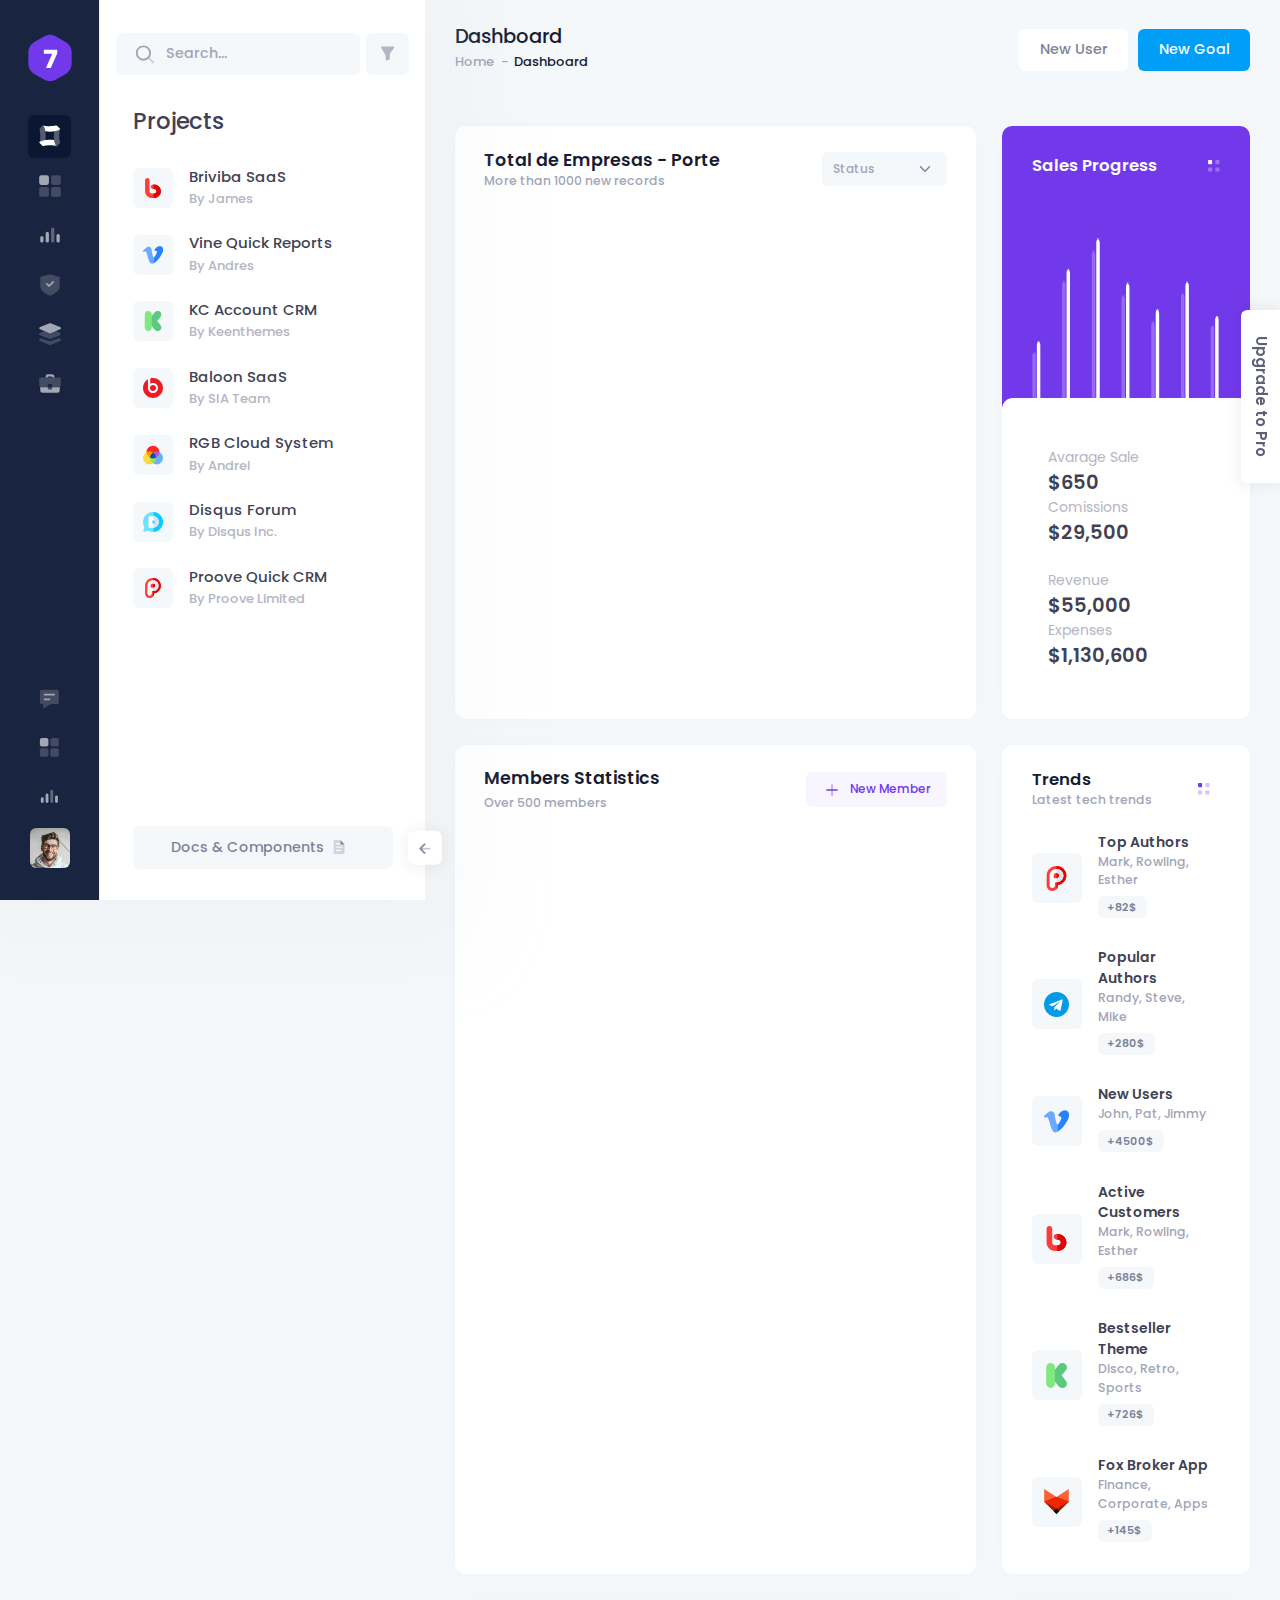
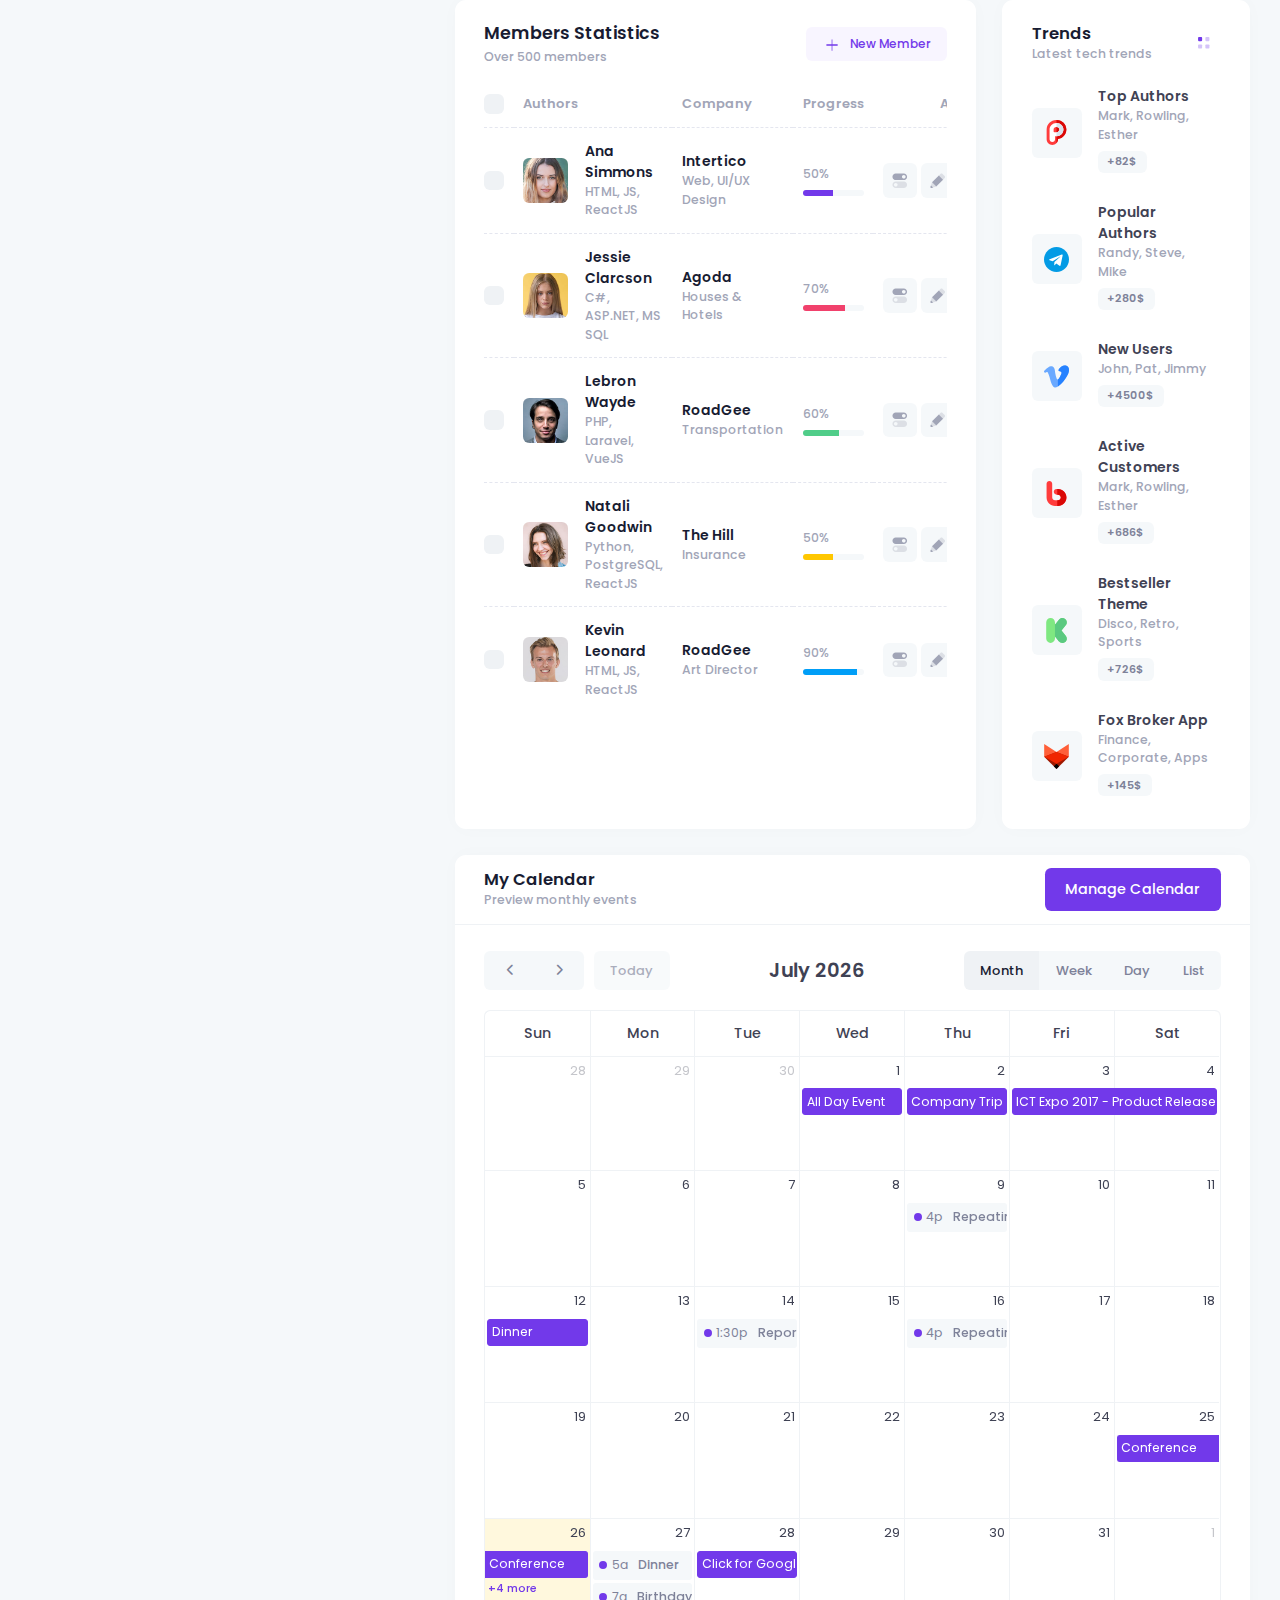
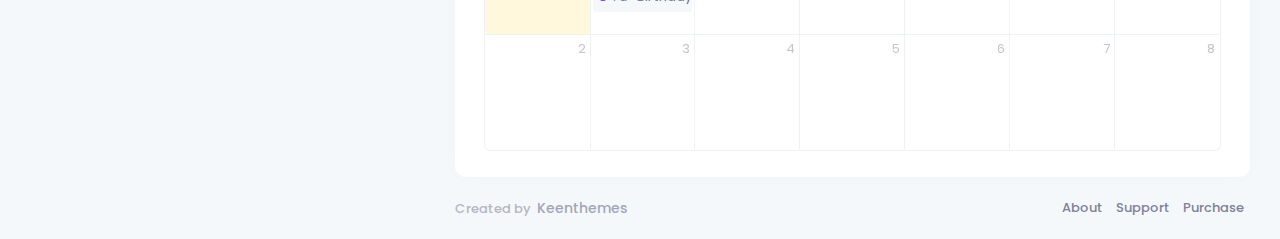
==== index.html @ 542b740d "rb atualizado layout e objetos" ====
<!DOCTYPE html>
<!--
Author: Keenthemes
Product Name: Seven HTML Free  - Bootstrap 5 HTML Multipurpose Light/Dark Admin Dashboard Theme
Upgrade to Pro: https://keenthemes.com/products/seven-html-pro
Website: http://www.keenthemes.com
Contact: support@keenthemes.com
Follow: www.twitter.com/keenthemes
Dribbble: www.dribbble.com/keenthemes
Like: www.facebook.com/keenthemes
License: For each use you must have a valid license purchased only from above link in order to legally use the theme for your project.
-->
<html lang="en">
	<!--begin::Head-->
	<head><base href="">
		<title>Seven HTML Free - Bootstrap 5 HTML Multipurpose Light/Dark Admin Dashboard Theme by Keenthemes</title>
		<meta name="description" content="Seven admin dashboard live demo. Check out all the features of the admin panel. Light &amp; dark skins. A large number of settings, additional services and widgets." />
		<meta name="keywords" content="Seven, bootstrap, bootstrap 5, dmin themes, free admin themes, bootstrap admin, bootstrap dashboard" />
		<meta name="viewport" content="width=device-width, initial-scale=1" />
		<meta charset="utf-8" />
		<meta property="og:locale" content="en_US" />
		<meta property="og:type" content="article" />
		<meta property="og:title" content="Seven HTML Free - Bootstrap 5 HTML Multipurpose Light/Dark Admin Dashboard Theme" />
		<meta property="og:url" content="https://keenthemes.com/products/seven-html-pro" />
		<meta property="og:site_name" content="Keenthemes | Seven HTML Free" />
		<link rel="canonical" href="Https://preview.keenthemes.com/seven-html-free" />
		<link rel="shortcut icon" href="assets/media/logos/favicon.ico" />
		<!--begin::Fonts-->
		<link rel="stylesheet" href="https://fonts.googleapis.com/css?family=Poppins:300,400,500,600,700" />
		<!--end::Fonts-->
		<!--begin::Page Vendor Stylesheets(used by this page)-->
		<link href="assets/plugins/custom/fullcalendar/fullcalendar.bundle.css" rel="stylesheet" type="text/css" />
		<!--end::Page Vendor Stylesheets-->
		<!--begin::Global Stylesheets Bundle(used by all pages)-->
		<link href="assets/plugins/global/plugins.bundle.css" rel="stylesheet" type="text/css" />
		<link href="assets/css/style.bundle.css" rel="stylesheet" type="text/css" />
		<!--end::Global Stylesheets Bundle-->
	</head>
	<!--end::Head-->
	<!--begin::Body-->
	<body id="kt_body" class="header-fixed header-tablet-and-mobile-fixed aside-fixed aside-secondary-enabled">
		<!--begin::Main-->
		<!--begin::Root-->
		<div class="d-flex flex-column flex-root">
			<!--begin::Page-->
			<div class="page d-flex flex-row flex-column-fluid">
				<!--begin::Aside-->
				<div id="kt_aside" class="aside aside-extended bg-white" data-kt-drawer="true" data-kt-drawer-name="aside" data-kt-drawer-activate="{default: true, lg: false}" data-kt-drawer-overlay="true" data-kt-drawer-width="auto" data-kt-drawer-direction="start" data-kt-drawer-toggle="#kt_aside_toggle">
					<!--begin::Primary-->
					<div class="aside-primary d-flex flex-column align-items-lg-center flex-row-auto">
						<!--begin::Logo-->
						<div class="aside-logo d-none d-lg-flex flex-column align-items-center flex-column-auto py-10" id="kt_aside_logo">
							<a href="../dist/index.html">
								<img alt="Logo" src="assets/media/logos/logo-default.svg" class="h-50px" />
							</a>
						</div>
						<!--end::Logo-->
						<!--begin::Nav-->
						<div class="aside-nav d-flex flex-column align-items-center flex-column-fluid w-100 pt-5 pt-lg-0" id="kt_aside_nav">
							<!--begin::Wrapper-->
							<div class="hover-scroll-y mb-10" data-kt-scroll="true" data-kt-scroll-activate="{default: false, lg: true}" data-kt-scroll-height="auto" data-kt-scroll-wrappers="#kt_aside_nav" data-kt-scroll-dependencies="#kt_aside_logo, #kt_aside_footer" data-kt-scroll-offset="0px">
								<!--begin::Nav-->
								<ul class="nav flex-column">
									<!--begin::Nav item-->
									<li class="nav-item mb-2" data-bs-toggle="tooltip" data-bs-trigger="hover" data-bs-placement="right" data-bs-dismiss="click" title="Projects">
										<!--begin::Nav link-->
										<a class="nav-link btn btn-custom btn-icon active" data-bs-toggle="tab" href="#kt_aside_nav_tab_projects">
											<!--begin::Svg Icon | path: icons/duotune/abstract/abs042.svg-->
											<span class="svg-icon svg-icon-2x">
												<svg xmlns="http://www.w3.org/2000/svg" width="24" height="24" viewBox="0 0 24 24" fill="none">
													<path d="M18 21.6C16.6 20.4 9.1 20.3 6.3 21.2C5.7 21.4 5.1 21.2 4.7 20.8L2 18C4.2 15.8 10.8 15.1 15.8 15.8C16.2 18.3 17 20.5 18 21.6ZM18.8 2.8C18.4 2.4 17.8 2.20001 17.2 2.40001C14.4 3.30001 6.9 3.2 5.5 2C6.8 3.3 7.4 5.5 7.7 7.7C9 7.9 10.3 8 11.7 8C15.8 8 19.8 7.2 21.5 5.5L18.8 2.8Z" fill="black" />
													<path opacity="0.3" d="M21.2 17.3C21.4 17.9 21.2 18.5 20.8 18.9L18 21.6C15.8 19.4 15.1 12.8 15.8 7.8C18.3 7.4 20.4 6.70001 21.5 5.60001C20.4 7.00001 20.2 14.5 21.2 17.3ZM8 11.7C8 9 7.7 4.2 5.5 2L2.8 4.8C2.4 5.2 2.2 5.80001 2.4 6.40001C2.7 7.40001 3.00001 9.2 3.10001 11.7C3.10001 15.5 2.40001 17.6 2.10001 18C3.20001 16.9 5.3 16.2 7.8 15.8C8 14.2 8 12.7 8 11.7Z" fill="black" />
												</svg>
											</span>
											<!--end::Svg Icon-->
										</a>
										<!--end::Nav link-->
									</li>
									<!--end::Nav item-->
									<!--begin::Nav item-->
									<li class="nav-item mb-2" data-bs-toggle="tooltip" data-bs-trigger="hover" data-bs-placement="right" data-bs-dismiss="click" title="Menu">
										<!--begin::Nav link-->
										<a class="nav-link btn btn-custom btn-icon" data-bs-toggle="tab" href="#kt_aside_nav_tab_menu">
											<!--begin::Svg Icon | path: icons/duotune/general/gen025.svg-->
											<span class="svg-icon svg-icon-2x">
												<svg xmlns="http://www.w3.org/2000/svg" width="24" height="24" viewBox="0 0 24 24" fill="none">
													<rect x="2" y="2" width="9" height="9" rx="2" fill="black" />
													<rect opacity="0.3" x="13" y="2" width="9" height="9" rx="2" fill="black" />
													<rect opacity="0.3" x="13" y="13" width="9" height="9" rx="2" fill="black" />
													<rect opacity="0.3" x="2" y="13" width="9" height="9" rx="2" fill="black" />
												</svg>
											</span>
											<!--end::Svg Icon-->
										</a>
										<!--end::Nav link-->
									</li>
									<!--end::Nav item-->
									<!--begin::Nav item-->
									<li class="nav-item mb-2" data-bs-toggle="tooltip" data-bs-trigger="hover" data-bs-placement="right" data-bs-dismiss="click" title="Subscription">
										<!--begin::Nav link-->
										<a class="nav-link btn btn-custom btn-icon" data-bs-toggle="tab" href="#kt_aside_nav_tab_subscription">
											<!--begin::Svg Icon | path: icons/duotune/general/gen032.svg-->
											<span class="svg-icon svg-icon-2x">
												<svg xmlns="http://www.w3.org/2000/svg" width="24" height="24" viewBox="0 0 24 24" fill="none">
													<rect x="8" y="9" width="3" height="10" rx="1.5" fill="black" />
													<rect opacity="0.5" x="13" y="5" width="3" height="14" rx="1.5" fill="black" />
													<rect x="18" y="11" width="3" height="8" rx="1.5" fill="black" />
													<rect x="3" y="13" width="3" height="6" rx="1.5" fill="black" />
												</svg>
											</span>
											<!--end::Svg Icon-->
										</a>
										<!--end::Nav link-->
									</li>
									<!--end::Nav item-->
									<!--begin::Nav item-->
									<li class="nav-item mb-2" data-bs-toggle="tooltip" data-bs-trigger="hover" data-bs-placement="right" data-bs-dismiss="click" title="Tasks">
										<!--begin::Nav link-->
										<a class="nav-link btn btn-custom btn-icon" data-bs-toggle="tab" href="#kt_aside_nav_tab_tasks">
											<!--begin::Svg Icon | path: icons/duotune/general/gen048.svg-->
											<span class="svg-icon svg-icon-2x">
												<svg xmlns="http://www.w3.org/2000/svg" width="24" height="24" viewBox="0 0 24 24" fill="none">
													<path opacity="0.3" d="M20.5543 4.37824L12.1798 2.02473C12.0626 1.99176 11.9376 1.99176 11.8203 2.02473L3.44572 4.37824C3.18118 4.45258 3 4.6807 3 4.93945V13.569C3 14.6914 3.48509 15.8404 4.4417 16.984C5.17231 17.8575 6.18314 18.7345 7.446 19.5909C9.56752 21.0295 11.6566 21.912 11.7445 21.9488C11.8258 21.9829 11.9129 22 12.0001 22C12.0872 22 12.1744 21.983 12.2557 21.9488C12.3435 21.912 14.4326 21.0295 16.5541 19.5909C17.8169 18.7345 18.8277 17.8575 19.5584 16.984C20.515 15.8404 21 14.6914 21 13.569V4.93945C21 4.6807 20.8189 4.45258 20.5543 4.37824Z" fill="black" />
													<path d="M10.5606 11.3042L9.57283 10.3018C9.28174 10.0065 8.80522 10.0065 8.51412 10.3018C8.22897 10.5912 8.22897 11.0559 8.51412 11.3452L10.4182 13.2773C10.8099 13.6747 11.451 13.6747 11.8427 13.2773L15.4859 9.58051C15.771 9.29117 15.771 8.82648 15.4859 8.53714C15.1948 8.24176 14.7183 8.24176 14.4272 8.53714L11.7002 11.3042C11.3869 11.6221 10.874 11.6221 10.5606 11.3042Z" fill="black" />
												</svg>
											</span>
											<!--end::Svg Icon-->
										</a>
										<!--end::Nav link-->
									</li>
									<!--end::Nav item-->
									<!--begin::Nav item-->
									<li class="nav-item mb-2" data-bs-toggle="tooltip" data-bs-trigger="hover" data-bs-placement="right" data-bs-dismiss="click" title="Notifications">
										<!--begin::Nav link-->
										<a class="nav-link btn btn-custom btn-icon" data-bs-toggle="tab" href="#kt_aside_nav_tab_notifications">
											<!--begin::Svg Icon | path: icons/duotune/abstract/abs027.svg-->
											<span class="svg-icon svg-icon-2x">
												<svg xmlns="http://www.w3.org/2000/svg" width="24" height="24" viewBox="0 0 24 24" fill="none">
													<path opacity="0.3" d="M21.25 18.525L13.05 21.825C12.35 22.125 11.65 22.125 10.95 21.825L2.75 18.525C1.75 18.125 1.75 16.725 2.75 16.325L4.04999 15.825L10.25 18.325C10.85 18.525 11.45 18.625 12.05 18.625C12.65 18.625 13.25 18.525 13.85 18.325L20.05 15.825L21.35 16.325C22.35 16.725 22.35 18.125 21.25 18.525ZM13.05 16.425L21.25 13.125C22.25 12.725 22.25 11.325 21.25 10.925L13.05 7.62502C12.35 7.32502 11.65 7.32502 10.95 7.62502L2.75 10.925C1.75 11.325 1.75 12.725 2.75 13.125L10.95 16.425C11.65 16.725 12.45 16.725 13.05 16.425Z" fill="black" />
													<path d="M11.05 11.025L2.84998 7.725C1.84998 7.325 1.84998 5.925 2.84998 5.525L11.05 2.225C11.75 1.925 12.45 1.925 13.15 2.225L21.35 5.525C22.35 5.925 22.35 7.325 21.35 7.725L13.05 11.025C12.45 11.325 11.65 11.325 11.05 11.025Z" fill="black" />
												</svg>
											</span>
											<!--end::Svg Icon-->
										</a>
										<!--end::Nav link-->
									</li>
									<!--end::Nav item-->
									<!--begin::Nav item-->
									<li class="nav-item mb-2" data-bs-toggle="tooltip" data-bs-trigger="hover" data-bs-placement="right" data-bs-dismiss="click" title="Authors">
										<!--begin::Nav link-->
										<a class="nav-link btn btn-custom btn-icon" data-bs-toggle="tab" href="#kt_aside_nav_tab_authors">
											<!--begin::Svg Icon | path: icons/duotune/finance/fin006.svg-->
											<span class="svg-icon svg-icon-2x">
												<svg xmlns="http://www.w3.org/2000/svg" width="24" height="24" viewBox="0 0 24 24" fill="none">
													<path opacity="0.3" d="M20 15H4C2.9 15 2 14.1 2 13V7C2 6.4 2.4 6 3 6H21C21.6 6 22 6.4 22 7V13C22 14.1 21.1 15 20 15ZM13 12H11C10.5 12 10 12.4 10 13V16C10 16.5 10.4 17 11 17H13C13.6 17 14 16.6 14 16V13C14 12.4 13.6 12 13 12Z" fill="black" />
													<path d="M14 6V5H10V6H8V5C8 3.9 8.9 3 10 3H14C15.1 3 16 3.9 16 5V6H14ZM20 15H14V16C14 16.6 13.5 17 13 17H11C10.5 17 10 16.6 10 16V15H4C3.6 15 3.3 14.9 3 14.7V18C3 19.1 3.9 20 5 20H19C20.1 20 21 19.1 21 18V14.7C20.7 14.9 20.4 15 20 15Z" fill="black" />
												</svg>
											</span>
											<!--end::Svg Icon-->
										</a>
										<!--end::Nav link-->
									</li>
									<!--end::Nav item-->
								</ul>
								<!--end::Tabs-->
							</div>
							<!--end::Nav-->
						</div>
						<!--end::Nav-->
						<!--begin::Footer-->
						<div class="aside-footer d-flex flex-column align-items-center flex-column-auto" id="kt_aside_footer">
							<!--begin::Chat-->
							<div class="d-flex align-items-center mb-2">
								<!--begin::Menu wrapper-->
								<div class="btn btn-icon btn-custom" id="kt_drawer_chat_toggle">
									<!--begin::Svg Icon | path: icons/duotune/communication/com012.svg-->
									<span class="svg-icon svg-icon-2 svg-icon-lg-1">
										<svg xmlns="http://www.w3.org/2000/svg" width="24" height="24" viewBox="0 0 24 24" fill="none">
											<path opacity="0.3" d="M20 3H4C2.89543 3 2 3.89543 2 5V16C2 17.1046 2.89543 18 4 18H4.5C5.05228 18 5.5 18.4477 5.5 19V21.5052C5.5 22.1441 6.21212 22.5253 6.74376 22.1708L11.4885 19.0077C12.4741 18.3506 13.6321 18 14.8167 18H20C21.1046 18 22 17.1046 22 16V5C22 3.89543 21.1046 3 20 3Z" fill="black" />
											<rect x="6" y="12" width="7" height="2" rx="1" fill="black" />
											<rect x="6" y="7" width="12" height="2" rx="1" fill="black" />
										</svg>
									</span>
									<!--end::Svg Icon-->
								</div>
								<!--end::Menu wrapper-->
							</div>
							<!--end::Chat-->
							<!--begin::Notifications-->
							<div class="d-flex align-items-center mb-2">
								<!--begin::Menu wrapper-->
								<div class="btn btn-icon btn-custom" data-kt-menu-trigger="click" data-kt-menu-overflow="true" data-kt-menu-placement="top-start" data-bs-toggle="tooltip" data-bs-placement="right" data-bs-dismiss="click" title="Notifications">
									<!--begin::Svg Icon | path: icons/duotune/general/gen025.svg-->
									<span class="svg-icon svg-icon-2 svg-icon-lg-1">
										<svg xmlns="http://www.w3.org/2000/svg" width="24" height="24" viewBox="0 0 24 24" fill="none">
											<rect x="2" y="2" width="9" height="9" rx="2" fill="black" />
											<rect opacity="0.3" x="13" y="2" width="9" height="9" rx="2" fill="black" />
											<rect opacity="0.3" x="13" y="13" width="9" height="9" rx="2" fill="black" />
											<rect opacity="0.3" x="2" y="13" width="9" height="9" rx="2" fill="black" />
										</svg>
									</span>
									<!--end::Svg Icon-->
								</div>
								<!--begin::Menu-->
								<div class="menu menu-sub menu-sub-dropdown menu-column w-350px w-lg-375px" data-kt-menu="true">
									<!--begin::Heading-->
									<div class="d-flex flex-column bgi-no-repeat rounded-top" style="background-image:url('assets/media/misc/dropdown-header-bg.png')">
										<!--begin::Title-->
										<h3 class="text-white fw-bold px-9 mt-10 mb-6">Notifications
										<span class="fs-8 opacity-75 ps-3">24 reports</span></h3>
										<!--end::Title-->
										<!--begin::Tabs-->
										<ul class="nav nav-line-tabs nav-line-tabs-2x nav-stretch fw-bold px-9">
											<li class="nav-item">
												<a class="nav-link text-white opacity-75 opacity-state-100 pb-4" data-bs-toggle="tab" href="#kt_topbar_notifications_1">Alerts</a>
											</li>
											<li class="nav-item">
												<a class="nav-link text-white opacity-75 opacity-state-100 pb-4 active" data-bs-toggle="tab" href="#kt_topbar_notifications_2">Updates</a>
											</li>
											<li class="nav-item">
												<a class="nav-link text-white opacity-75 opacity-state-100 pb-4" data-bs-toggle="tab" href="#kt_topbar_notifications_3">Logs</a>
											</li>
										</ul>
										<!--end::Tabs-->
									</div>
									<!--end::Heading-->
									<!--begin::Tab content-->
									<div class="tab-content">
										<!--begin::Tab panel-->
										<div class="tab-pane fade" id="kt_topbar_notifications_1" role="tabpanel">
											<!--begin::Items-->
											<div class="scroll-y mh-325px my-5 px-8">
												<!--begin::Item-->
												<div class="d-flex flex-stack py-4">
													<!--begin::Section-->
													<div class="d-flex align-items-center">
														<!--begin::Symbol-->
														<div class="symbol symbol-35px me-4">
															<span class="symbol-label bg-light-primary">
																<!--begin::Svg Icon | path: icons/duotune/technology/teh008.svg-->
																<span class="svg-icon svg-icon-2 svg-icon-primary">
																	<svg xmlns="http://www.w3.org/2000/svg" width="24" height="24" viewBox="0 0 24 24" fill="none">
																		<path opacity="0.3" d="M11 6.5C11 9 9 11 6.5 11C4 11 2 9 2 6.5C2 4 4 2 6.5 2C9 2 11 4 11 6.5ZM17.5 2C15 2 13 4 13 6.5C13 9 15 11 17.5 11C20 11 22 9 22 6.5C22 4 20 2 17.5 2ZM6.5 13C4 13 2 15 2 17.5C2 20 4 22 6.5 22C9 22 11 20 11 17.5C11 15 9 13 6.5 13ZM17.5 13C15 13 13 15 13 17.5C13 20 15 22 17.5 22C20 22 22 20 22 17.5C22 15 20 13 17.5 13Z" fill="black" />
																		<path d="M17.5 16C17.5 16 17.4 16 17.5 16L16.7 15.3C16.1 14.7 15.7 13.9 15.6 13.1C15.5 12.4 15.5 11.6 15.6 10.8C15.7 9.99999 16.1 9.19998 16.7 8.59998L17.4 7.90002H17.5C18.3 7.90002 19 7.20002 19 6.40002C19 5.60002 18.3 4.90002 17.5 4.90002C16.7 4.90002 16 5.60002 16 6.40002V6.5L15.3 7.20001C14.7 7.80001 13.9 8.19999 13.1 8.29999C12.4 8.39999 11.6 8.39999 10.8 8.29999C9.99999 8.19999 9.20001 7.80001 8.60001 7.20001L7.89999 6.5V6.40002C7.89999 5.60002 7.19999 4.90002 6.39999 4.90002C5.59999 4.90002 4.89999 5.60002 4.89999 6.40002C4.89999 7.20002 5.59999 7.90002 6.39999 7.90002H6.5L7.20001 8.59998C7.80001 9.19998 8.19999 9.99999 8.29999 10.8C8.39999 11.5 8.39999 12.3 8.29999 13.1C8.19999 13.9 7.80001 14.7 7.20001 15.3L6.5 16H6.39999C5.59999 16 4.89999 16.7 4.89999 17.5C4.89999 18.3 5.59999 19 6.39999 19C7.19999 19 7.89999 18.3 7.89999 17.5V17.4L8.60001 16.7C9.20001 16.1 9.99999 15.7 10.8 15.6C11.5 15.5 12.3 15.5 13.1 15.6C13.9 15.7 14.7 16.1 15.3 16.7L16 17.4V17.5C16 18.3 16.7 19 17.5 19C18.3 19 19 18.3 19 17.5C19 16.7 18.3 16 17.5 16Z" fill="black" />
																	</svg>
																</span>
																<!--end::Svg Icon-->
															</span>
														</div>
														<!--end::Symbol-->
														<!--begin::Title-->
														<div class="mb-0 me-2">
															<a href="#" class="fs-6 text-gray-800 text-hover-primary fw-bolder">Project Alice</a>
															<div class="text-gray-400 fs-7">Phase 1 development</div>
														</div>
														<!--end::Title-->
													</div>
													<!--end::Section-->
													<!--begin::Label-->
													<span class="badge badge-light fs-8">1 hr</span>
													<!--end::Label-->
												</div>
												<!--end::Item-->
												<!--begin::Item-->
												<div class="d-flex flex-stack py-4">
													<!--begin::Section-->
													<div class="d-flex align-items-center">
														<!--begin::Symbol-->
														<div class="symbol symbol-35px me-4">
															<span class="symbol-label bg-light-danger">
																<!--begin::Svg Icon | path: icons/duotune/general/gen044.svg-->
																<span class="svg-icon svg-icon-2 svg-icon-danger">
																	<svg xmlns="http://www.w3.org/2000/svg" width="24" height="24" viewBox="0 0 24 24" fill="none">
																		<rect opacity="0.3" x="2" y="2" width="20" height="20" rx="10" fill="black" />
																		<rect x="11" y="14" width="7" height="2" rx="1" transform="rotate(-90 11 14)" fill="black" />
																		<rect x="11" y="17" width="2" height="2" rx="1" transform="rotate(-90 11 17)" fill="black" />
																	</svg>
																</span>
																<!--end::Svg Icon-->
															</span>
														</div>
														<!--end::Symbol-->
														<!--begin::Title-->
														<div class="mb-0 me-2">
															<a href="#" class="fs-6 text-gray-800 text-hover-primary fw-bolder">HR Confidential</a>
															<div class="text-gray-400 fs-7">Confidential staff documents</div>
														</div>
														<!--end::Title-->
													</div>
													<!--end::Section-->
													<!--begin::Label-->
													<span class="badge badge-light fs-8">2 hrs</span>
													<!--end::Label-->
												</div>
												<!--end::Item-->
												<!--begin::Item-->
												<div class="d-flex flex-stack py-4">
													<!--begin::Section-->
													<div class="d-flex align-items-center">
														<!--begin::Symbol-->
														<div class="symbol symbol-35px me-4">
															<span class="symbol-label bg-light-warning">
																<!--begin::Svg Icon | path: icons/duotune/finance/fin006.svg-->
																<span class="svg-icon svg-icon-2 svg-icon-warning">
																	<svg xmlns="http://www.w3.org/2000/svg" width="24" height="24" viewBox="0 0 24 24" fill="none">
																		<path opacity="0.3" d="M20 15H4C2.9 15 2 14.1 2 13V7C2 6.4 2.4 6 3 6H21C21.6 6 22 6.4 22 7V13C22 14.1 21.1 15 20 15ZM13 12H11C10.5 12 10 12.4 10 13V16C10 16.5 10.4 17 11 17H13C13.6 17 14 16.6 14 16V13C14 12.4 13.6 12 13 12Z" fill="black" />
																		<path d="M14 6V5H10V6H8V5C8 3.9 8.9 3 10 3H14C15.1 3 16 3.9 16 5V6H14ZM20 15H14V16C14 16.6 13.5 17 13 17H11C10.5 17 10 16.6 10 16V15H4C3.6 15 3.3 14.9 3 14.7V18C3 19.1 3.9 20 5 20H19C20.1 20 21 19.1 21 18V14.7C20.7 14.9 20.4 15 20 15Z" fill="black" />
																	</svg>
																</span>
																<!--end::Svg Icon-->
															</span>
														</div>
														<!--end::Symbol-->
														<!--begin::Title-->
														<div class="mb-0 me-2">
															<a href="#" class="fs-6 text-gray-800 text-hover-primary fw-bolder">Company HR</a>
															<div class="text-gray-400 fs-7">Corporeate staff profiles</div>
														</div>
														<!--end::Title-->
													</div>
													<!--end::Section-->
													<!--begin::Label-->
													<span class="badge badge-light fs-8">5 hrs</span>
													<!--end::Label-->
												</div>
												<!--end::Item-->
												<!--begin::Item-->
												<div class="d-flex flex-stack py-4">
													<!--begin::Section-->
													<div class="d-flex align-items-center">
														<!--begin::Symbol-->
														<div class="symbol symbol-35px me-4">
															<span class="symbol-label bg-light-success">
																<!--begin::Svg Icon | path: icons/duotune/files/fil023.svg-->
																<span class="svg-icon svg-icon-2 svg-icon-success">
																	<svg xmlns="http://www.w3.org/2000/svg" width="24" height="24" viewBox="0 0 24 24" fill="none">
																		<path opacity="0.3" d="M5 15C3.3 15 2 13.7 2 12C2 10.3 3.3 9 5 9H5.10001C5.00001 8.7 5 8.3 5 8C5 5.2 7.2 3 10 3C11.9 3 13.5 4 14.3 5.5C14.8 5.2 15.4 5 16 5C17.7 5 19 6.3 19 8C19 8.4 18.9 8.7 18.8 9C18.9 9 18.9 9 19 9C20.7 9 22 10.3 22 12C22 13.7 20.7 15 19 15H5ZM5 12.6H13L9.7 9.29999C9.3 8.89999 8.7 8.89999 8.3 9.29999L5 12.6Z" fill="black" />
																		<path d="M17 17.4V12C17 11.4 16.6 11 16 11C15.4 11 15 11.4 15 12V17.4H17Z" fill="black" />
																		<path opacity="0.3" d="M12 17.4H20L16.7 20.7C16.3 21.1 15.7 21.1 15.3 20.7L12 17.4Z" fill="black" />
																		<path d="M8 12.6V18C8 18.6 8.4 19 9 19C9.6 19 10 18.6 10 18V12.6H8Z" fill="black" />
																	</svg>
																</span>
																<!--end::Svg Icon-->
															</span>
														</div>
														<!--end::Symbol-->
														<!--begin::Title-->
														<div class="mb-0 me-2">
															<a href="#" class="fs-6 text-gray-800 text-hover-primary fw-bolder">Project Redux</a>
															<div class="text-gray-400 fs-7">New frontend admin theme</div>
														</div>
														<!--end::Title-->
													</div>
													<!--end::Section-->
													<!--begin::Label-->
													<span class="badge badge-light fs-8">2 days</span>
													<!--end::Label-->
												</div>
												<!--end::Item-->
												<!--begin::Item-->
												<div class="d-flex flex-stack py-4">
													<!--begin::Section-->
													<div class="d-flex align-items-center">
														<!--begin::Symbol-->
														<div class="symbol symbol-35px me-4">
															<span class="symbol-label bg-light-primary">
																<!--begin::Svg Icon | path: icons/duotune/maps/map001.svg-->
																<span class="svg-icon svg-icon-2 svg-icon-primary">
																	<svg xmlns="http://www.w3.org/2000/svg" width="24" height="24" viewBox="0 0 24 24" fill="none">
																		<path opacity="0.3" d="M6 22H4V3C4 2.4 4.4 2 5 2C5.6 2 6 2.4 6 3V22Z" fill="black" />
																		<path d="M18 14H4V4H18C18.8 4 19.2 4.9 18.7 5.5L16 9L18.8 12.5C19.3 13.1 18.8 14 18 14Z" fill="black" />
																	</svg>
																</span>
																<!--end::Svg Icon-->
															</span>
														</div>
														<!--end::Symbol-->
														<!--begin::Title-->
														<div class="mb-0 me-2">
															<a href="#" class="fs-6 text-gray-800 text-hover-primary fw-bolder">Project Breafing</a>
															<div class="text-gray-400 fs-7">Product launch status update</div>
														</div>
														<!--end::Title-->
													</div>
													<!--end::Section-->
													<!--begin::Label-->
													<span class="badge badge-light fs-8">21 Jan</span>
													<!--end::Label-->
												</div>
												<!--end::Item-->
												<!--begin::Item-->
												<div class="d-flex flex-stack py-4">
													<!--begin::Section-->
													<div class="d-flex align-items-center">
														<!--begin::Symbol-->
														<div class="symbol symbol-35px me-4">
															<span class="symbol-label bg-light-info">
																<!--begin::Svg Icon | path: icons/duotune/general/gen006.svg-->
																<span class="svg-icon svg-icon-2 svg-icon-info">
																	<svg xmlns="http://www.w3.org/2000/svg" width="24" height="24" viewBox="0 0 24 24" fill="none">
																		<path opacity="0.3" d="M22 5V19C22 19.6 21.6 20 21 20H19.5L11.9 12.4C11.5 12 10.9 12 10.5 12.4L3 20C2.5 20 2 19.5 2 19V5C2 4.4 2.4 4 3 4H21C21.6 4 22 4.4 22 5ZM7.5 7C6.7 7 6 7.7 6 8.5C6 9.3 6.7 10 7.5 10C8.3 10 9 9.3 9 8.5C9 7.7 8.3 7 7.5 7Z" fill="black" />
																		<path d="M19.1 10C18.7 9.60001 18.1 9.60001 17.7 10L10.7 17H2V19C2 19.6 2.4 20 3 20H21C21.6 20 22 19.6 22 19V12.9L19.1 10Z" fill="black" />
																	</svg>
																</span>
																<!--end::Svg Icon-->
															</span>
														</div>
														<!--end::Symbol-->
														<!--begin::Title-->
														<div class="mb-0 me-2">
															<a href="#" class="fs-6 text-gray-800 text-hover-primary fw-bolder">Banner Assets</a>
															<div class="text-gray-400 fs-7">Collection of banner images</div>
														</div>
														<!--end::Title-->
													</div>
													<!--end::Section-->
													<!--begin::Label-->
													<span class="badge badge-light fs-8">21 Jan</span>
													<!--end::Label-->
												</div>
												<!--end::Item-->
												<!--begin::Item-->
												<div class="d-flex flex-stack py-4">
													<!--begin::Section-->
													<div class="d-flex align-items-center">
														<!--begin::Symbol-->
														<div class="symbol symbol-35px me-4">
															<span class="symbol-label bg-light-warning">
																<!--begin::Svg Icon | path: icons/duotune/art/art002.svg-->
																<span class="svg-icon svg-icon-2 svg-icon-warning">
																	<svg xmlns="http://www.w3.org/2000/svg" width="24" height="25" viewBox="0 0 24 25" fill="none">
																		<path opacity="0.3" d="M8.9 21L7.19999 22.6999C6.79999 23.0999 6.2 23.0999 5.8 22.6999L4.1 21H8.9ZM4 16.0999L2.3 17.8C1.9 18.2 1.9 18.7999 2.3 19.1999L4 20.9V16.0999ZM19.3 9.1999L15.8 5.6999C15.4 5.2999 14.8 5.2999 14.4 5.6999L9 11.0999V21L19.3 10.6999C19.7 10.2999 19.7 9.5999 19.3 9.1999Z" fill="black" />
																		<path d="M21 15V20C21 20.6 20.6 21 20 21H11.8L18.8 14H20C20.6 14 21 14.4 21 15ZM10 21V4C10 3.4 9.6 3 9 3H4C3.4 3 3 3.4 3 4V21C3 21.6 3.4 22 4 22H9C9.6 22 10 21.6 10 21ZM7.5 18.5C7.5 19.1 7.1 19.5 6.5 19.5C5.9 19.5 5.5 19.1 5.5 18.5C5.5 17.9 5.9 17.5 6.5 17.5C7.1 17.5 7.5 17.9 7.5 18.5Z" fill="black" />
																	</svg>
																</span>
																<!--end::Svg Icon-->
															</span>
														</div>
														<!--end::Symbol-->
														<!--begin::Title-->
														<div class="mb-0 me-2">
															<a href="#" class="fs-6 text-gray-800 text-hover-primary fw-bolder">Icon Assets</a>
															<div class="text-gray-400 fs-7">Collection of SVG icons</div>
														</div>
														<!--end::Title-->
													</div>
													<!--end::Section-->
													<!--begin::Label-->
													<span class="badge badge-light fs-8">20 March</span>
													<!--end::Label-->
												</div>
												<!--end::Item-->
											</div>
											<!--end::Items-->
											<!--begin::View more-->
											<div class="py-3 text-center border-top">
												<a href="../dist/pages/profile/activity.html" class="btn btn-color-gray-600 btn-active-color-primary">View All
												<!--begin::Svg Icon | path: icons/duotune/arrows/arr064.svg-->
												<span class="svg-icon svg-icon-5">
													<svg xmlns="http://www.w3.org/2000/svg" width="24" height="24" viewBox="0 0 24 24" fill="none">
														<rect opacity="0.5" x="18" y="13" width="13" height="2" rx="1" transform="rotate(-180 18 13)" fill="black" />
														<path d="M15.4343 12.5657L11.25 16.75C10.8358 17.1642 10.8358 17.8358 11.25 18.25C11.6642 18.6642 12.3358 18.6642 12.75 18.25L18.2929 12.7071C18.6834 12.3166 18.6834 11.6834 18.2929 11.2929L12.75 5.75C12.3358 5.33579 11.6642 5.33579 11.25 5.75C10.8358 6.16421 10.8358 6.83579 11.25 7.25L15.4343 11.4343C15.7467 11.7467 15.7467 12.2533 15.4343 12.5657Z" fill="black" />
													</svg>
												</span>
												<!--end::Svg Icon--></a>
											</div>
											<!--end::View more-->
										</div>
										<!--end::Tab panel-->
										<!--begin::Tab panel-->
										<div class="tab-pane fade show active" id="kt_topbar_notifications_2" role="tabpanel">
											<!--begin::Wrapper-->
											<div class="d-flex flex-column px-9">
												<!--begin::Section-->
												<div class="pt-10 pb-0">
													<!--begin::Title-->
													<h3 class="text-dark text-center fw-bolder">Get Pro Access</h3>
													<!--end::Title-->
													<!--begin::Text-->
													<div class="text-center text-gray-600 fw-bold pt-1">Outlines keep you honest. They stoping you from amazing poorly about drive</div>
													<!--end::Text-->
													<!--begin::Action-->
													<div class="text-center mt-5 mb-9">
														<a href="#" class="btn btn-sm btn-primary px-6" data-bs-toggle="modal" data-bs-target="#kt_modal_upgrade_plan">Upgrade</a>
													</div>
													<!--end::Action-->
												</div>
												<!--end::Section-->
												<!--begin::Illustration-->
												<div class="text-center px-4">
													<img class="mw-100 mh-200px" alt="metronic" src="assets/media/illustrations/sigma-1/6.png" />
												</div>
												<!--end::Illustration-->
											</div>
											<!--end::Wrapper-->
										</div>
										<!--end::Tab panel-->
										<!--begin::Tab panel-->
										<div class="tab-pane fade" id="kt_topbar_notifications_3" role="tabpanel">
											<!--begin::Items-->
											<div class="scroll-y mh-325px my-5 px-8">
												<!--begin::Item-->
												<div class="d-flex flex-stack py-4">
													<!--begin::Section-->
													<div class="d-flex align-items-center me-2">
														<!--begin::Code-->
														<span class="w-70px badge badge-light-success me-4">200 OK</span>
														<!--end::Code-->
														<!--begin::Title-->
														<a href="#" class="text-gray-800 text-hover-primary fw-bold">New order</a>
														<!--end::Title-->
													</div>
													<!--end::Section-->
													<!--begin::Label-->
													<span class="badge badge-light fs-8">Just now</span>
													<!--end::Label-->
												</div>
												<!--end::Item-->
												<!--begin::Item-->
												<div class="d-flex flex-stack py-4">
													<!--begin::Section-->
													<div class="d-flex align-items-center me-2">
														<!--begin::Code-->
														<span class="w-70px badge badge-light-danger me-4">500 ERR</span>
														<!--end::Code-->
														<!--begin::Title-->
														<a href="#" class="text-gray-800 text-hover-primary fw-bold">New customer</a>
														<!--end::Title-->
													</div>
													<!--end::Section-->
													<!--begin::Label-->
													<span class="badge badge-light fs-8">2 hrs</span>
													<!--end::Label-->
												</div>
												<!--end::Item-->
												<!--begin::Item-->
												<div class="d-flex flex-stack py-4">
													<!--begin::Section-->
													<div class="d-flex align-items-center me-2">
														<!--begin::Code-->
														<span class="w-70px badge badge-light-success me-4">200 OK</span>
														<!--end::Code-->
														<!--begin::Title-->
														<a href="#" class="text-gray-800 text-hover-primary fw-bold">Payment process</a>
														<!--end::Title-->
													</div>
													<!--end::Section-->
													<!--begin::Label-->
													<span class="badge badge-light fs-8">5 hrs</span>
													<!--end::Label-->
												</div>
												<!--end::Item-->
												<!--begin::Item-->
												<div class="d-flex flex-stack py-4">
													<!--begin::Section-->
													<div class="d-flex align-items-center me-2">
														<!--begin::Code-->
														<span class="w-70px badge badge-light-warning me-4">300 WRN</span>
														<!--end::Code-->
														<!--begin::Title-->
														<a href="#" class="text-gray-800 text-hover-primary fw-bold">Search query</a>
														<!--end::Title-->
													</div>
													<!--end::Section-->
													<!--begin::Label-->
													<span class="badge badge-light fs-8">2 days</span>
													<!--end::Label-->
												</div>
												<!--end::Item-->
												<!--begin::Item-->
												<div class="d-flex flex-stack py-4">
													<!--begin::Section-->
													<div class="d-flex align-items-center me-2">
														<!--begin::Code-->
														<span class="w-70px badge badge-light-success me-4">200 OK</span>
														<!--end::Code-->
														<!--begin::Title-->
														<a href="#" class="text-gray-800 text-hover-primary fw-bold">API connection</a>
														<!--end::Title-->
													</div>
													<!--end::Section-->
													<!--begin::Label-->
													<span class="badge badge-light fs-8">1 week</span>
													<!--end::Label-->
												</div>
												<!--end::Item-->
												<!--begin::Item-->
												<div class="d-flex flex-stack py-4">
													<!--begin::Section-->
													<div class="d-flex align-items-center me-2">
														<!--begin::Code-->
														<span class="w-70px badge badge-light-success me-4">200 OK</span>
														<!--end::Code-->
														<!--begin::Title-->
														<a href="#" class="text-gray-800 text-hover-primary fw-bold">Database restore</a>
														<!--end::Title-->
													</div>
													<!--end::Section-->
													<!--begin::Label-->
													<span class="badge badge-light fs-8">Mar 5</span>
													<!--end::Label-->
												</div>
												<!--end::Item-->
												<!--begin::Item-->
												<div class="d-flex flex-stack py-4">
													<!--begin::Section-->
													<div class="d-flex align-items-center me-2">
														<!--begin::Code-->
														<span class="w-70px badge badge-light-warning me-4">300 WRN</span>
														<!--end::Code-->
														<!--begin::Title-->
														<a href="#" class="text-gray-800 text-hover-primary fw-bold">System update</a>
														<!--end::Title-->
													</div>
													<!--end::Section-->
													<!--begin::Label-->
													<span class="badge badge-light fs-8">May 15</span>
													<!--end::Label-->
												</div>
												<!--end::Item-->
												<!--begin::Item-->
												<div class="d-flex flex-stack py-4">
													<!--begin::Section-->
													<div class="d-flex align-items-center me-2">
														<!--begin::Code-->
														<span class="w-70px badge badge-light-warning me-4">300 WRN</span>
														<!--end::Code-->
														<!--begin::Title-->
														<a href="#" class="text-gray-800 text-hover-primary fw-bold">Server OS update</a>
														<!--end::Title-->
													</div>
													<!--end::Section-->
													<!--begin::Label-->
													<span class="badge badge-light fs-8">Apr 3</span>
													<!--end::Label-->
												</div>
												<!--end::Item-->
												<!--begin::Item-->
												<div class="d-flex flex-stack py-4">
													<!--begin::Section-->
													<div class="d-flex align-items-center me-2">
														<!--begin::Code-->
														<span class="w-70px badge badge-light-warning me-4">300 WRN</span>
														<!--end::Code-->
														<!--begin::Title-->
														<a href="#" class="text-gray-800 text-hover-primary fw-bold">API rollback</a>
														<!--end::Title-->
													</div>
													<!--end::Section-->
													<!--begin::Label-->
													<span class="badge badge-light fs-8">Jun 30</span>
													<!--end::Label-->
												</div>
												<!--end::Item-->
												<!--begin::Item-->
												<div class="d-flex flex-stack py-4">
													<!--begin::Section-->
													<div class="d-flex align-items-center me-2">
														<!--begin::Code-->
														<span class="w-70px badge badge-light-danger me-4">500 ERR</span>
														<!--end::Code-->
														<!--begin::Title-->
														<a href="#" class="text-gray-800 text-hover-primary fw-bold">Refund process</a>
														<!--end::Title-->
													</div>
													<!--end::Section-->
													<!--begin::Label-->
													<span class="badge badge-light fs-8">Jul 10</span>
													<!--end::Label-->
												</div>
												<!--end::Item-->
												<!--begin::Item-->
												<div class="d-flex flex-stack py-4">
													<!--begin::Section-->
													<div class="d-flex align-items-center me-2">
														<!--begin::Code-->
														<span class="w-70px badge badge-light-danger me-4">500 ERR</span>
														<!--end::Code-->
														<!--begin::Title-->
														<a href="#" class="text-gray-800 text-hover-primary fw-bold">Withdrawal process</a>
														<!--end::Title-->
													</div>
													<!--end::Section-->
													<!--begin::Label-->
													<span class="badge badge-light fs-8">Sep 10</span>
													<!--end::Label-->
												</div>
												<!--end::Item-->
												<!--begin::Item-->
												<div class="d-flex flex-stack py-4">
													<!--begin::Section-->
													<div class="d-flex align-items-center me-2">
														<!--begin::Code-->
														<span class="w-70px badge badge-light-danger me-4">500 ERR</span>
														<!--end::Code-->
														<!--begin::Title-->
														<a href="#" class="text-gray-800 text-hover-primary fw-bold">Mail tasks</a>
														<!--end::Title-->
													</div>
													<!--end::Section-->
													<!--begin::Label-->
													<span class="badge badge-light fs-8">Dec 10</span>
													<!--end::Label-->
												</div>
												<!--end::Item-->
											</div>
											<!--end::Items-->
											<!--begin::View more-->
											<div class="py-3 text-center border-top">
												<a href="../dist/pages/profile/activity.html" class="btn btn-color-gray-600 btn-active-color-primary">View All
												<!--begin::Svg Icon | path: icons/duotune/arrows/arr064.svg-->
												<span class="svg-icon svg-icon-5">
													<svg xmlns="http://www.w3.org/2000/svg" width="24" height="24" viewBox="0 0 24 24" fill="none">
														<rect opacity="0.5" x="18" y="13" width="13" height="2" rx="1" transform="rotate(-180 18 13)" fill="black" />
														<path d="M15.4343 12.5657L11.25 16.75C10.8358 17.1642 10.8358 17.8358 11.25 18.25C11.6642 18.6642 12.3358 18.6642 12.75 18.25L18.2929 12.7071C18.6834 12.3166 18.6834 11.6834 18.2929 11.2929L12.75 5.75C12.3358 5.33579 11.6642 5.33579 11.25 5.75C10.8358 6.16421 10.8358 6.83579 11.25 7.25L15.4343 11.4343C15.7467 11.7467 15.7467 12.2533 15.4343 12.5657Z" fill="black" />
													</svg>
												</span>
												<!--end::Svg Icon--></a>
											</div>
											<!--end::View more-->
										</div>
										<!--end::Tab panel-->
									</div>
									<!--end::Tab content-->
								</div>
								<!--end::Menu-->
								<!--end::Menu wrapper-->
							</div>
							<!--end::Notifications-->
							<!--begin::Activities-->
							<div class="d-flex align-items-center mb-3">
								<!--begin::Drawer toggle-->
								<div class="btn btn-icon btn-custom" data-kt-menu-trigger="click" data-kt-menu-overflow="true" data-kt-menu-placement="top-start" data-bs-toggle="tooltip" data-bs-placement="right" data-bs-dismiss="click" title="Activity Logs" id="kt_activities_toggle">
									<!--begin::Svg Icon | path: icons/duotune/general/gen032.svg-->
									<span class="svg-icon svg-icon-2 svg-icon-lg-1">
										<svg xmlns="http://www.w3.org/2000/svg" width="24" height="24" viewBox="0 0 24 24" fill="none">
											<rect x="8" y="9" width="3" height="10" rx="1.5" fill="black" />
											<rect opacity="0.5" x="13" y="5" width="3" height="14" rx="1.5" fill="black" />
											<rect x="18" y="11" width="3" height="8" rx="1.5" fill="black" />
											<rect x="3" y="13" width="3" height="6" rx="1.5" fill="black" />
										</svg>
									</span>
									<!--end::Svg Icon-->
								</div>
								<!--end::drawer toggle-->
							</div>
							<!--end::Activities-->
							<!--begin::User-->
							<div class="d-flex align-items-center mb-10" id="kt_header_user_menu_toggle">
								<!--begin::Menu wrapper-->
								<div class="cursor-pointer symbol symbol-40px" data-kt-menu-trigger="click" data-kt-menu-overflow="true" data-kt-menu-placement="top-start" data-bs-toggle="tooltip" data-bs-placement="right" data-bs-dismiss="click" title="User profile">
									<img src="assets/media/avatars/150-26.jpg" alt="image" />
								</div>
								<!--begin::Menu-->
								<div class="menu menu-sub menu-sub-dropdown menu-column menu-rounded menu-gray-800 menu-state-bg menu-state-primary fw-bold py-4 fs-6 w-275px" data-kt-menu="true">
									<!--begin::Menu item-->
									<div class="menu-item px-3">
										<div class="menu-content d-flex align-items-center px-3">
											<!--begin::Avatar-->
											<div class="symbol symbol-50px me-5">
												<img alt="Logo" src="assets/media/avatars/150-26.jpg" />
											</div>
											<!--end::Avatar-->
											<!--begin::Username-->
											<div class="d-flex flex-column">
												<div class="fw-bolder d-flex align-items-center fs-5">Max Smith
												<span class="badge badge-light-success fw-bolder fs-8 px-2 py-1 ms-2">Pro</span></div>
												<a href="#" class="fw-bold text-muted text-hover-primary fs-7">max@kt.com</a>
											</div>
											<!--end::Username-->
										</div>
									</div>
									<!--end::Menu item-->
									<!--begin::Menu separator-->
									<div class="separator my-2"></div>
									<!--end::Menu separator-->
									<!--begin::Menu item-->
									<div class="menu-item px-5">
										<a href="../dist/account/overview.html" class="menu-link px-5">My Profile</a>
									</div>
									<!--end::Menu item-->
									<!--begin::Menu item-->
									<div class="menu-item px-5">
										<a href="#" class="menu-link px-5">
											<span class="menu-text">My Audit Logs</span>
											<span class="menu-badge">
												<span class="badge badge-light-danger badge-circle fw-bolder fs-7">3</span>
											</span>
										</a>
									</div>
									<!--end::Menu item-->
									<!--begin::Menu item-->
									<div class="menu-item px-5" data-kt-menu-trigger="hover" data-kt-menu-placement="right-end">
										<a href="#" class="menu-link px-5">
											<span class="menu-title">My Subscription</span>
											<span class="menu-arrow"></span>
										</a>
										<!--begin::Menu sub-->
										<div class="menu-sub menu-sub-dropdown w-175px py-4">
											<!--begin::Menu item-->
											<div class="menu-item px-3">
												<a href="#" class="menu-link px-5">Referrals</a>
											</div>
											<!--end::Menu item-->
											<!--begin::Menu item-->
											<div class="menu-item px-3">
												<a href="#" class="menu-link px-5">Billing</a>
											</div>
											<!--end::Menu item-->
											<!--begin::Menu item-->
											<div class="menu-item px-3">
												<a href="#" class="menu-link px-5">Payments</a>
											</div>
											<!--end::Menu item-->
											<!--begin::Menu item-->
											<div class="menu-item px-3">
												<a href="#" class="menu-link d-flex flex-stack px-5">Statements
												<i class="fas fa-exclamation-circle ms-2 fs-7" data-bs-toggle="tooltip" title="View your statements"></i></a>
											</div>
											<!--end::Menu item-->
											<!--begin::Menu separator-->
											<div class="separator my-2"></div>
											<!--end::Menu separator-->
											<!--begin::Menu item-->
											<div class="menu-item px-3">
												<div class="menu-content px-3">
													<label class="form-check form-switch form-check-custom form-check-solid">
														<input class="form-check-input w-30px h-20px" type="checkbox" value="1" checked="checked" name="notifications" />
														<span class="form-check-label text-muted fs-7">Notifications</span>
													</label>
												</div>
											</div>
											<!--end::Menu item-->
										</div>
										<!--end::Menu sub-->
									</div>
									<!--end::Menu item-->
									<!--begin::Menu item-->
									<div class="menu-item px-5">
										<a href="#" class="menu-link px-5">My Activities</a>
									</div>
									<!--end::Menu item-->
									<!--begin::Menu separator-->
									<div class="separator my-2"></div>
									<!--end::Menu separator-->
									<!--begin::Menu item-->
									<div class="menu-item px-5" data-kt-menu-trigger="hover" data-kt-menu-placement="right-end">
										<a href="#" class="menu-link px-5">
											<span class="menu-title position-relative">Language
											<span class="fs-8 rounded bg-light px-3 py-2 position-absolute translate-middle-y top-50 end-0">English
											<img class="w-15px h-15px rounded-1 ms-2" src="assets/media/flags/united-states.svg" alt="" /></span></span>
										</a>
										<!--begin::Menu sub-->
										<div class="menu-sub menu-sub-dropdown w-175px py-4">
											<!--begin::Menu item-->
											<div class="menu-item px-3">
												<a href="#" class="menu-link d-flex px-5 active">
												<span class="symbol symbol-20px me-4">
													<img class="rounded-1" src="assets/media/flags/united-states.svg" alt="" />
												</span>English</a>
											</div>
											<!--end::Menu item-->
											<!--begin::Menu item-->
											<div class="menu-item px-3">
												<a href="#" class="menu-link d-flex px-5">
												<span class="symbol symbol-20px me-4">
													<img class="rounded-1" src="assets/media/flags/spain.svg" alt="" />
												</span>Spanish</a>
											</div>
											<!--end::Menu item-->
											<!--begin::Menu item-->
											<div class="menu-item px-3">
												<a href="#" class="menu-link d-flex px-5">
												<span class="symbol symbol-20px me-4">
													<img class="rounded-1" src="assets/media/flags/germany.svg" alt="" />
												</span>German</a>
											</div>
											<!--end::Menu item-->
											<!--begin::Menu item-->
											<div class="menu-item px-3">
												<a href="#" class="menu-link d-flex px-5">
												<span class="symbol symbol-20px me-4">
													<img class="rounded-1" src="assets/media/flags/japan.svg" alt="" />
												</span>Japanese</a>
											</div>
											<!--end::Menu item-->
											<!--begin::Menu item-->
											<div class="menu-item px-3">
												<a href="#" class="menu-link d-flex px-5">
												<span class="symbol symbol-20px me-4">
													<img class="rounded-1" src="assets/media/flags/france.svg" alt="" />
												</span>French</a>
											</div>
											<!--end::Menu item-->
										</div>
										<!--end::Menu sub-->
									</div>
									<!--end::Menu item-->
									<!--begin::Menu item-->
									<div class="menu-item px-5 my-1">
										<a href="#" class="menu-link px-5">Account Settings</a>
									</div>
									<!--end::Menu item-->
									<!--begin::Menu item-->
									<div class="menu-item px-5">
										<a href="#" class="menu-link px-5">Sign Out</a>
									</div>
									<!--end::Menu item-->
									<!--begin::Menu separator-->
									<div class="separator my-2"></div>
									<!--end::Menu separator-->
									<!--begin::Menu item-->
									<div class="menu-item px-5">
										<div class="menu-content px-5">
											<label class="form-check form-switch form-check-custom form-check-solid pulse pulse-success" for="kt_user_menu_dark_mode_toggle">
												<input class="form-check-input w-30px h-20px" type="checkbox" value="1" name="mode" id="kt_user_menu_dark_mode_toggle" data-kt-url="../dist/index.html" />
												<span class="pulse-ring ms-n1"></span>
												<span class="form-check-label text-gray-600 fs-7">Dark Mode</span>
											</label>
										</div>
									</div>
									<!--end::Menu item-->
								</div>
								<!--end::Menu-->
								<!--end::Menu wrapper-->
							</div>
							<!--end::User-->
						</div>
						<!--end::Footer-->
					</div>
					<!--end::Primary-->
					<!--begin::Secondary-->
					<div class="aside-secondary d-flex flex-row-fluid">
						<!--begin::Workspace-->
						<div class="aside-workspace my-5 p-5" id="kt_aside_wordspace">
							<div class="d-flex h-100 flex-column">
								<!--begin::Wrapper-->
								<div class="flex-column-fluid hover-scroll-y" data-kt-scroll="true" data-kt-scroll-activate="true" data-kt-scroll-height="auto" data-kt-scroll-wrappers="#kt_aside_wordspace" data-kt-scroll-dependencies="#kt_aside_secondary_footer" data-kt-scroll-offset="0px">
									<!--begin::Tab content-->
									<div class="tab-content">
										<!--begin::Tab pane-->
										<div class="tab-pane fade active show" id="kt_aside_nav_tab_projects" role="tabpanel">
											<!--begin::Wrapper-->
											<div class="m-0">
												<!--begin::Toolbar-->
												<div class="d-flex mb-10">
													<!--begin::Search-->
													<div id="kt_header_search" class="d-flex align-items-center w-lg-400px" data-kt-search-keypress="true" data-kt-search-min-length="2" data-kt-search-enter="enter" data-kt-search-layout="menu" data-kt-menu-trigger="auto" data-kt-menu-permanent="true" data-kt-menu-placement="bottom-start">
														<!--begin::Form-->
														<form data-kt-search-element="form" class="w-100 position-relative mb-5 mb-lg-0" autocomplete="off">
															<!--begin::Hidden input(Added to disable form autocomplete)-->
															<input type="hidden" />
															<!--end::Hidden input-->
															<!--begin::Icon-->
															<!--begin::Svg Icon | path: icons/duotune/general/gen021.svg-->
															<span class="svg-icon svg-icon-2 svg-icon-lg-1 svg-icon-gray-500 position-absolute top-50 translate-middle-y ms-5">
																<svg xmlns="http://www.w3.org/2000/svg" width="24" height="24" viewBox="0 0 24 24" fill="none">
																	<rect opacity="0.5" x="17.0365" y="15.1223" width="8.15546" height="2" rx="1" transform="rotate(45 17.0365 15.1223)" fill="black" />
																	<path d="M11 19C6.55556 19 3 15.4444 3 11C3 6.55556 6.55556 3 11 3C15.4444 3 19 6.55556 19 11C19 15.4444 15.4444 19 11 19ZM11 5C7.53333 5 5 7.53333 5 11C5 14.4667 7.53333 17 11 17C14.4667 17 17 14.4667 17 11C17 7.53333 14.4667 5 11 5Z" fill="black" />
																</svg>
															</span>
															<!--end::Svg Icon-->
															<!--end::Icon-->
															<!--begin::Input-->
															<input type="text" class="form-control form-control-solid ps-15" name="search" value="" placeholder="Search..." data-kt-search-element="input" />
															<!--end::Input-->
															<!--begin::Spinner-->
															<span class="position-absolute top-50 end-0 translate-middle-y lh-0 d-none me-5" data-kt-search-element="spinner">
																<span class="spinner-border h-15px w-15px align-middle text-gray-400"></span>
															</span>
															<!--end::Spinner-->
															<!--begin::Reset-->
															<span class="btn btn-flush btn-active-color-primary position-absolute top-50 end-0 translate-middle-y lh-0 d-none me-4" data-kt-search-element="clear">
																<!--begin::Svg Icon | path: icons/duotune/arrows/arr061.svg-->
																<span class="svg-icon svg-icon-2 svg-icon-lg-1 me-0">
																	<svg xmlns="http://www.w3.org/2000/svg" width="24" height="24" viewBox="0 0 24 24" fill="none">
																		<rect opacity="0.5" x="6" y="17.3137" width="16" height="2" rx="1" transform="rotate(-45 6 17.3137)" fill="black" />
																		<rect x="7.41422" y="6" width="16" height="2" rx="1" transform="rotate(45 7.41422 6)" fill="black" />
																	</svg>
																</span>
																<!--end::Svg Icon-->
															</span>
															<!--end::Reset-->
														</form>
														<!--end::Form-->
														<!--begin::Menu-->
														<div data-kt-search-element="content" class="menu menu-sub menu-sub-dropdown w-300px w-md-350px py-7 px-7 overflow-hidden">
															<!--begin::Wrapper-->
															<div data-kt-search-element="wrapper">
																<!--begin::Recently viewed-->
																<div data-kt-search-element="results" class="d-none">
																	<!--begin::Items-->
																	<div class="scroll-y mh-200px mh-lg-350px">
																		<!--begin::Category title-->
																		<h3 class="fs-5 text-muted m-0 pb-5" data-kt-search-element="category-title">Users</h3>
																		<!--end::Category title-->
																		<!--begin::Item-->
																		<a href="#" class="d-flex text-dark text-hover-primary align-items-center mb-5">
																			<!--begin::Symbol-->
																			<div class="symbol symbol-40px me-4">
																				<img src="assets/media/avatars/150-1.jpg" alt="" />
																			</div>
																			<!--end::Symbol-->
																			<!--begin::Title-->
																			<div class="d-flex flex-column justify-content-start fw-bold">
																				<span class="fs-6 fw-bold">Karina Clark</span>
																				<span class="fs-7 fw-bold text-muted">Marketing Manager</span>
																			</div>
																			<!--end::Title-->
																		</a>
																		<!--end::Item-->
																		<!--begin::Item-->
																		<a href="#" class="d-flex text-dark text-hover-primary align-items-center mb-5">
																			<!--begin::Symbol-->
																			<div class="symbol symbol-40px me-4">
																				<img src="assets/media/avatars/150-3.jpg" alt="" />
																			</div>
																			<!--end::Symbol-->
																			<!--begin::Title-->
																			<div class="d-flex flex-column justify-content-start fw-bold">
																				<span class="fs-6 fw-bold">Olivia Bold</span>
																				<span class="fs-7 fw-bold text-muted">Software Engineer</span>
																			</div>
																			<!--end::Title-->
																		</a>
																		<!--end::Item-->
																		<!--begin::Item-->
																		<a href="#" class="d-flex text-dark text-hover-primary align-items-center mb-5">
																			<!--begin::Symbol-->
																			<div class="symbol symbol-40px me-4">
																				<img src="assets/media/avatars/150-8.jpg" alt="" />
																			</div>
																			<!--end::Symbol-->
																			<!--begin::Title-->
																			<div class="d-flex flex-column justify-content-start fw-bold">
																				<span class="fs-6 fw-bold">Ana Clark</span>
																				<span class="fs-7 fw-bold text-muted">UI/UX Designer</span>
																			</div>
																			<!--end::Title-->
																		</a>
																		<!--end::Item-->
																		<!--begin::Item-->
																		<a href="#" class="d-flex text-dark text-hover-primary align-items-center mb-5">
																			<!--begin::Symbol-->
																			<div class="symbol symbol-40px me-4">
																				<img src="assets/media/avatars/150-11.jpg" alt="" />
																			</div>
																			<!--end::Symbol-->
																			<!--begin::Title-->
																			<div class="d-flex flex-column justify-content-start fw-bold">
																				<span class="fs-6 fw-bold">Nick Pitola</span>
																				<span class="fs-7 fw-bold text-muted">Art Director</span>
																			</div>
																			<!--end::Title-->
																		</a>
																		<!--end::Item-->
																		<!--begin::Item-->
																		<a href="#" class="d-flex text-dark text-hover-primary align-items-center mb-5">
																			<!--begin::Symbol-->
																			<div class="symbol symbol-40px me-4">
																				<img src="assets/media/avatars/150-12.jpg" alt="" />
																			</div>
																			<!--end::Symbol-->
																			<!--begin::Title-->
																			<div class="d-flex flex-column justify-content-start fw-bold">
																				<span class="fs-6 fw-bold">Edward Kulnic</span>
																				<span class="fs-7 fw-bold text-muted">System Administrator</span>
																			</div>
																			<!--end::Title-->
																		</a>
																		<!--end::Item-->
																		<!--begin::Category title-->
																		<h3 class="fs-5 text-muted m-0 pt-5 pb-5" data-kt-search-element="category-title">Customers</h3>
																		<!--end::Category title-->
																		<!--begin::Item-->
																		<a href="#" class="d-flex text-dark text-hover-primary align-items-center mb-5">
																			<!--begin::Symbol-->
																			<div class="symbol symbol-40px me-4">
																				<span class="symbol-label bg-light">
																					<img class="w-20px h-20px" src="assets/media/svg/brand-logos/volicity-9.svg" alt="" />
																				</span>
																			</div>
																			<!--end::Symbol-->
																			<!--begin::Title-->
																			<div class="d-flex flex-column justify-content-start fw-bold">
																				<span class="fs-6 fw-bold">Company Rbranding</span>
																				<span class="fs-7 fw-bold text-muted">UI Design</span>
																			</div>
																			<!--end::Title-->
																		</a>
																		<!--end::Item-->
																		<!--begin::Item-->
																		<a href="#" class="d-flex text-dark text-hover-primary align-items-center mb-5">
																			<!--begin::Symbol-->
																			<div class="symbol symbol-40px me-4">
																				<span class="symbol-label bg-light">
																					<img class="w-20px h-20px" src="assets/media/svg/brand-logos/tvit.svg" alt="" />
																				</span>
																			</div>
																			<!--end::Symbol-->
																			<!--begin::Title-->
																			<div class="d-flex flex-column justify-content-start fw-bold">
																				<span class="fs-6 fw-bold">Company Re-branding</span>
																				<span class="fs-7 fw-bold text-muted">Web Development</span>
																			</div>
																			<!--end::Title-->
																		</a>
																		<!--end::Item-->
																		<!--begin::Item-->
																		<a href="#" class="d-flex text-dark text-hover-primary align-items-center mb-5">
																			<!--begin::Symbol-->
																			<div class="symbol symbol-40px me-4">
																				<span class="symbol-label bg-light">
																					<img class="w-20px h-20px" src="assets/media/svg/misc/infography.svg" alt="" />
																				</span>
																			</div>
																			<!--end::Symbol-->
																			<!--begin::Title-->
																			<div class="d-flex flex-column justify-content-start fw-bold">
																				<span class="fs-6 fw-bold">Business Analytics App</span>
																				<span class="fs-7 fw-bold text-muted">Administration</span>
																			</div>
																			<!--end::Title-->
																		</a>
																		<!--end::Item-->
																		<!--begin::Item-->
																		<a href="#" class="d-flex text-dark text-hover-primary align-items-center mb-5">
																			<!--begin::Symbol-->
																			<div class="symbol symbol-40px me-4">
																				<span class="symbol-label bg-light">
																					<img class="w-20px h-20px" src="assets/media/svg/brand-logos/leaf.svg" alt="" />
																				</span>
																			</div>
																			<!--end::Symbol-->
																			<!--begin::Title-->
																			<div class="d-flex flex-column justify-content-start fw-bold">
																				<span class="fs-6 fw-bold">EcoLeaf App Launch</span>
																				<span class="fs-7 fw-bold text-muted">Marketing</span>
																			</div>
																			<!--end::Title-->
																		</a>
																		<!--end::Item-->
																		<!--begin::Item-->
																		<a href="#" class="d-flex text-dark text-hover-primary align-items-center mb-5">
																			<!--begin::Symbol-->
																			<div class="symbol symbol-40px me-4">
																				<span class="symbol-label bg-light">
																					<img class="w-20px h-20px" src="assets/media/svg/brand-logos/tower.svg" alt="" />
																				</span>
																			</div>
																			<!--end::Symbol-->
																			<!--begin::Title-->
																			<div class="d-flex flex-column justify-content-start fw-bold">
																				<span class="fs-6 fw-bold">Tower Group Website</span>
																				<span class="fs-7 fw-bold text-muted">Google Adwords</span>
																			</div>
																			<!--end::Title-->
																		</a>
																		<!--end::Item-->
																		<!--begin::Category title-->
																		<h3 class="fs-5 text-muted m-0 pt-5 pb-5" data-kt-search-element="category-title">Projects</h3>
																		<!--end::Category title-->
																		<!--begin::Item-->
																		<a href="#" class="d-flex text-dark text-hover-primary align-items-center mb-5">
																			<!--begin::Symbol-->
																			<div class="symbol symbol-40px me-4">
																				<span class="symbol-label bg-light">
																					<!--begin::Svg Icon | path: icons/duotune/general/gen005.svg-->
																					<span class="svg-icon svg-icon-2 svg-icon-primary">
																						<svg xmlns="http://www.w3.org/2000/svg" width="24" height="24" viewBox="0 0 24 24" fill="none">
																							<path opacity="0.3" d="M19 22H5C4.4 22 4 21.6 4 21V3C4 2.4 4.4 2 5 2H14L20 8V21C20 21.6 19.6 22 19 22ZM15 17C15 16.4 14.6 16 14 16H8C7.4 16 7 16.4 7 17C7 17.6 7.4 18 8 18H14C14.6 18 15 17.6 15 17ZM17 12C17 11.4 16.6 11 16 11H8C7.4 11 7 11.4 7 12C7 12.6 7.4 13 8 13H16C16.6 13 17 12.6 17 12ZM17 7C17 6.4 16.6 6 16 6H8C7.4 6 7 6.4 7 7C7 7.6 7.4 8 8 8H16C16.6 8 17 7.6 17 7Z" fill="black" />
																							<path d="M15 8H20L14 2V7C14 7.6 14.4 8 15 8Z" fill="black" />
																						</svg>
																					</span>
																					<!--end::Svg Icon-->
																				</span>
																			</div>
																			<!--end::Symbol-->
																			<!--begin::Title-->
																			<div class="d-flex flex-column">
																				<span class="fs-6 fw-bold">Si-Fi Project by AU Themes</span>
																				<span class="fs-7 fw-bold text-muted">#45670</span>
																			</div>
																			<!--end::Title-->
																		</a>
																		<!--end::Item-->
																		<!--begin::Item-->
																		<a href="#" class="d-flex text-dark text-hover-primary align-items-center mb-5">
																			<!--begin::Symbol-->
																			<div class="symbol symbol-40px me-4">
																				<span class="symbol-label bg-light">
																					<!--begin::Svg Icon | path: icons/duotune/general/gen032.svg-->
																					<span class="svg-icon svg-icon-2 svg-icon-primary">
																						<svg xmlns="http://www.w3.org/2000/svg" width="24" height="24" viewBox="0 0 24 24" fill="none">
																							<rect x="8" y="9" width="3" height="10" rx="1.5" fill="black" />
																							<rect opacity="0.5" x="13" y="5" width="3" height="14" rx="1.5" fill="black" />
																							<rect x="18" y="11" width="3" height="8" rx="1.5" fill="black" />
																							<rect x="3" y="13" width="3" height="6" rx="1.5" fill="black" />
																						</svg>
																					</span>
																					<!--end::Svg Icon-->
																				</span>
																			</div>
																			<!--end::Symbol-->
																			<!--begin::Title-->
																			<div class="d-flex flex-column">
																				<span class="fs-6 fw-bold">Shopix Mobile App Planning</span>
																				<span class="fs-7 fw-bold text-muted">#45690</span>
																			</div>
																			<!--end::Title-->
																		</a>
																		<!--end::Item-->
																		<!--begin::Item-->
																		<a href="#" class="d-flex text-dark text-hover-primary align-items-center mb-5">
																			<!--begin::Symbol-->
																			<div class="symbol symbol-40px me-4">
																				<span class="symbol-label bg-light">
																					<!--begin::Svg Icon | path: icons/duotune/communication/com012.svg-->
																					<span class="svg-icon svg-icon-2 svg-icon-primary">
																						<svg xmlns="http://www.w3.org/2000/svg" width="24" height="24" viewBox="0 0 24 24" fill="none">
																							<path opacity="0.3" d="M20 3H4C2.89543 3 2 3.89543 2 5V16C2 17.1046 2.89543 18 4 18H4.5C5.05228 18 5.5 18.4477 5.5 19V21.5052C5.5 22.1441 6.21212 22.5253 6.74376 22.1708L11.4885 19.0077C12.4741 18.3506 13.6321 18 14.8167 18H20C21.1046 18 22 17.1046 22 16V5C22 3.89543 21.1046 3 20 3Z" fill="black" />
																							<rect x="6" y="12" width="7" height="2" rx="1" fill="black" />
																							<rect x="6" y="7" width="12" height="2" rx="1" fill="black" />
																						</svg>
																					</span>
																					<!--end::Svg Icon-->
																				</span>
																			</div>
																			<!--end::Symbol-->
																			<!--begin::Title-->
																			<div class="d-flex flex-column">
																				<span class="fs-6 fw-bold">Finance Monitoring SAAS Discussion</span>
																				<span class="fs-7 fw-bold text-muted">#21090</span>
																			</div>
																			<!--end::Title-->
																		</a>
																		<!--end::Item-->
																		<!--begin::Item-->
																		<a href="#" class="d-flex text-dark text-hover-primary align-items-center mb-5">
																			<!--begin::Symbol-->
																			<div class="symbol symbol-40px me-4">
																				<span class="symbol-label bg-light">
																					<!--begin::Svg Icon | path: icons/duotune/communication/com006.svg-->
																					<span class="svg-icon svg-icon-2 svg-icon-primary">
																						<svg xmlns="http://www.w3.org/2000/svg" width="24" height="24" viewBox="0 0 24 24" fill="none">
																							<path opacity="0.3" d="M22 12C22 17.5 17.5 22 12 22C6.5 22 2 17.5 2 12C2 6.5 6.5 2 12 2C17.5 2 22 6.5 22 12ZM12 7C10.3 7 9 8.3 9 10C9 11.7 10.3 13 12 13C13.7 13 15 11.7 15 10C15 8.3 13.7 7 12 7Z" fill="black" />
																							<path d="M12 22C14.6 22 17 21 18.7 19.4C17.9 16.9 15.2 15 12 15C8.8 15 6.09999 16.9 5.29999 19.4C6.99999 21 9.4 22 12 22Z" fill="black" />
																						</svg>
																					</span>
																					<!--end::Svg Icon-->
																				</span>
																			</div>
																			<!--end::Symbol-->
																			<!--begin::Title-->
																			<div class="d-flex flex-column">
																				<span class="fs-6 fw-bold">Dashboard Analitics Launch</span>
																				<span class="fs-7 fw-bold text-muted">#34560</span>
																			</div>
																			<!--end::Title-->
																		</a>
																		<!--end::Item-->
																	</div>
																	<!--end::Items-->
																</div>
																<!--end::Recently viewed-->
																<!--begin::Recently viewed-->
																<div class="mb-4" data-kt-search-element="main">
																	<!--begin::Heading-->
																	<div class="d-flex flex-stack fw-bold mb-5">
																		<!--begin::Label-->
																		<span class="text-muted fs-6 me-2">Recently Searched</span>
																		<!--end::Label-->
																		<!--begin::Toolbar-->
																		<div class="d-flex" data-kt-search-element="toolbar">
																			<!--begin::Preferences toggle-->
																			<div data-kt-search-element="preferences-show" class="btn btn-icon w-20px btn-sm btn-active-color-primary me-2 data-bs-toggle=" title="Show search preferences">
																				<!--begin::Svg Icon | path: icons/duotune/coding/cod001.svg-->
																				<span class="svg-icon svg-icon-1">
																					<svg xmlns="http://www.w3.org/2000/svg" width="24" height="24" viewBox="0 0 24 24" fill="none">
																						<path opacity="0.3" d="M22.1 11.5V12.6C22.1 13.2 21.7 13.6 21.2 13.7L19.9 13.9C19.7 14.7 19.4 15.5 18.9 16.2L19.7 17.2999C20 17.6999 20 18.3999 19.6 18.7999L18.8 19.6C18.4 20 17.8 20 17.3 19.7L16.2 18.9C15.5 19.3 14.7 19.7 13.9 19.9L13.7 21.2C13.6 21.7 13.1 22.1 12.6 22.1H11.5C10.9 22.1 10.5 21.7 10.4 21.2L10.2 19.9C9.4 19.7 8.6 19.4 7.9 18.9L6.8 19.7C6.4 20 5.7 20 5.3 19.6L4.5 18.7999C4.1 18.3999 4.1 17.7999 4.4 17.2999L5.2 16.2C4.8 15.5 4.4 14.7 4.2 13.9L2.9 13.7C2.4 13.6 2 13.1 2 12.6V11.5C2 10.9 2.4 10.5 2.9 10.4L4.2 10.2C4.4 9.39995 4.7 8.60002 5.2 7.90002L4.4 6.79993C4.1 6.39993 4.1 5.69993 4.5 5.29993L5.3 4.5C5.7 4.1 6.3 4.10002 6.8 4.40002L7.9 5.19995C8.6 4.79995 9.4 4.39995 10.2 4.19995L10.4 2.90002C10.5 2.40002 11 2 11.5 2H12.6C13.2 2 13.6 2.40002 13.7 2.90002L13.9 4.19995C14.7 4.39995 15.5 4.69995 16.2 5.19995L17.3 4.40002C17.7 4.10002 18.4 4.1 18.8 4.5L19.6 5.29993C20 5.69993 20 6.29993 19.7 6.79993L18.9 7.90002C19.3 8.60002 19.7 9.39995 19.9 10.2L21.2 10.4C21.7 10.5 22.1 11 22.1 11.5ZM12.1 8.59998C10.2 8.59998 8.6 10.2 8.6 12.1C8.6 14 10.2 15.6 12.1 15.6C14 15.6 15.6 14 15.6 12.1C15.6 10.2 14 8.59998 12.1 8.59998Z" fill="black" />
																						<path d="M17.1 12.1C17.1 14.9 14.9 17.1 12.1 17.1C9.30001 17.1 7.10001 14.9 7.10001 12.1C7.10001 9.29998 9.30001 7.09998 12.1 7.09998C14.9 7.09998 17.1 9.29998 17.1 12.1ZM12.1 10.1C11 10.1 10.1 11 10.1 12.1C10.1 13.2 11 14.1 12.1 14.1C13.2 14.1 14.1 13.2 14.1 12.1C14.1 11 13.2 10.1 12.1 10.1Z" fill="black" />
																					</svg>
																				</span>
																				<!--end::Svg Icon-->
																			</div>
																			<!--end::Preferences toggle-->
																			<!--begin::Advanced search toggle-->
																			<div data-kt-search-element="advanced-options-form-show" class="btn btn-icon w-20px btn-sm btn-active-color-primary me-n1" data-bs-toggle="tooltip" title="Show more search options">
																				<!--begin::Svg Icon | path: icons/duotune/arrows/arr072.svg-->
																				<span class="svg-icon svg-icon-2">
																					<svg xmlns="http://www.w3.org/2000/svg" width="24" height="24" viewBox="0 0 24 24" fill="none">
																						<path d="M11.4343 12.7344L7.25 8.55005C6.83579 8.13583 6.16421 8.13584 5.75 8.55005C5.33579 8.96426 5.33579 9.63583 5.75 10.05L11.2929 15.5929C11.6834 15.9835 12.3166 15.9835 12.7071 15.5929L18.25 10.05C18.6642 9.63584 18.6642 8.96426 18.25 8.55005C17.8358 8.13584 17.1642 8.13584 16.75 8.55005L12.5657 12.7344C12.2533 13.0468 11.7467 13.0468 11.4343 12.7344Z" fill="black" />
																					</svg>
																				</span>
																				<!--end::Svg Icon-->
																			</div>
																			<!--end::Advanced search toggle-->
																		</div>
																		<!--end::Toolbar-->
																	</div>
																	<!--end::Heading-->
																	<!--begin::Items-->
																	<div class="scroll-y mh-200px mh-lg-325px">
																		<!--begin::Item-->
																		<div class="d-flex align-items-center mb-5">
																			<!--begin::Symbol-->
																			<div class="symbol symbol-40px me-4">
																				<span class="symbol-label bg-light">
																					<!--begin::Svg Icon | path: icons/duotune/electronics/elc004.svg-->
																					<span class="svg-icon svg-icon-2 svg-icon-primary">
																						<svg xmlns="http://www.w3.org/2000/svg" width="24" height="24" viewBox="0 0 24 24" fill="none">
																							<path d="M2 16C2 16.6 2.4 17 3 17H21C21.6 17 22 16.6 22 16V15H2V16Z" fill="black" />
																							<path opacity="0.3" d="M21 3H3C2.4 3 2 3.4 2 4V15H22V4C22 3.4 21.6 3 21 3Z" fill="black" />
																							<path opacity="0.3" d="M15 17H9V20H15V17Z" fill="black" />
																						</svg>
																					</span>
																					<!--end::Svg Icon-->
																				</span>
																			</div>
																			<!--end::Symbol-->
																			<!--begin::Title-->
																			<div class="d-flex flex-column">
																				<a href="#" class="fs-6 text-gray-800 text-hover-primary fw-bold">BoomApp by Keenthemes</a>
																				<span class="fs-7 text-muted fw-bold">#45789</span>
																			</div>
																			<!--end::Title-->
																		</div>
																		<!--end::Item-->
																		<!--begin::Item-->
																		<div class="d-flex align-items-center mb-5">
																			<!--begin::Symbol-->
																			<div class="symbol symbol-40px me-4">
																				<span class="symbol-label bg-light">
																					<!--begin::Svg Icon | path: icons/duotune/graphs/gra001.svg-->
																					<span class="svg-icon svg-icon-2 svg-icon-primary">
																						<svg xmlns="http://www.w3.org/2000/svg" width="24" height="24" viewBox="0 0 24 24" fill="none">
																							<path opacity="0.3" d="M14 3V21H10V3C10 2.4 10.4 2 11 2H13C13.6 2 14 2.4 14 3ZM7 14H5C4.4 14 4 14.4 4 15V21H8V15C8 14.4 7.6 14 7 14Z" fill="black" />
																							<path d="M21 20H20V8C20 7.4 19.6 7 19 7H17C16.4 7 16 7.4 16 8V20H3C2.4 20 2 20.4 2 21C2 21.6 2.4 22 3 22H21C21.6 22 22 21.6 22 21C22 20.4 21.6 20 21 20Z" fill="black" />
																						</svg>
																					</span>
																					<!--end::Svg Icon-->
																				</span>
																			</div>
																			<!--end::Symbol-->
																			<!--begin::Title-->
																			<div class="d-flex flex-column">
																				<a href="#" class="fs-6 text-gray-800 text-hover-primary fw-bold">"Kept API Project Meeting</a>
																				<span class="fs-7 text-muted fw-bold">#84050</span>
																			</div>
																			<!--end::Title-->
																		</div>
																		<!--end::Item-->
																		<!--begin::Item-->
																		<div class="d-flex align-items-center mb-5">
																			<!--begin::Symbol-->
																			<div class="symbol symbol-40px me-4">
																				<span class="symbol-label bg-light">
																					<!--begin::Svg Icon | path: icons/duotune/graphs/gra006.svg-->
																					<span class="svg-icon svg-icon-2 svg-icon-primary">
																						<svg xmlns="http://www.w3.org/2000/svg" width="24" height="24" viewBox="0 0 24 24" fill="none">
																							<path d="M13 5.91517C15.8 6.41517 18 8.81519 18 11.8152C18 12.5152 17.9 13.2152 17.6 13.9152L20.1 15.3152C20.6 15.6152 21.4 15.4152 21.6 14.8152C21.9 13.9152 22.1 12.9152 22.1 11.8152C22.1 7.01519 18.8 3.11521 14.3 2.01521C13.7 1.91521 13.1 2.31521 13.1 3.01521V5.91517H13Z" fill="black" />
																							<path opacity="0.3" d="M19.1 17.0152C19.7 17.3152 19.8 18.1152 19.3 18.5152C17.5 20.5152 14.9 21.7152 12 21.7152C9.1 21.7152 6.50001 20.5152 4.70001 18.5152C4.30001 18.0152 4.39999 17.3152 4.89999 17.0152L7.39999 15.6152C8.49999 16.9152 10.2 17.8152 12 17.8152C13.8 17.8152 15.5 17.0152 16.6 15.6152L19.1 17.0152ZM6.39999 13.9151C6.19999 13.2151 6 12.5152 6 11.8152C6 8.81517 8.2 6.41515 11 5.91515V3.01519C11 2.41519 10.4 1.91519 9.79999 2.01519C5.29999 3.01519 2 7.01517 2 11.8152C2 12.8152 2.2 13.8152 2.5 14.8152C2.7 15.4152 3.4 15.7152 4 15.3152L6.39999 13.9151Z" fill="black" />
																						</svg>
																					</span>
																					<!--end::Svg Icon-->
																				</span>
																			</div>
																			<!--end::Symbol-->
																			<!--begin::Title-->
																			<div class="d-flex flex-column">
																				<a href="#" class="fs-6 text-gray-800 text-hover-primary fw-bold">"KPI Monitoring App Launch</a>
																				<span class="fs-7 text-muted fw-bold">#84250</span>
																			</div>
																			<!--end::Title-->
																		</div>
																		<!--end::Item-->
																		<!--begin::Item-->
																		<div class="d-flex align-items-center mb-5">
																			<!--begin::Symbol-->
																			<div class="symbol symbol-40px me-4">
																				<span class="symbol-label bg-light">
																					<!--begin::Svg Icon | path: icons/duotune/graphs/gra002.svg-->
																					<span class="svg-icon svg-icon-2 svg-icon-primary">
																						<svg xmlns="http://www.w3.org/2000/svg" width="24" height="24" viewBox="0 0 24 24" fill="none">
																							<path opacity="0.3" d="M20 8L12.5 5L5 14V19H20V8Z" fill="black" />
																							<path d="M21 18H6V3C6 2.4 5.6 2 5 2C4.4 2 4 2.4 4 3V18H3C2.4 18 2 18.4 2 19C2 19.6 2.4 20 3 20H4V21C4 21.6 4.4 22 5 22C5.6 22 6 21.6 6 21V20H21C21.6 20 22 19.6 22 19C22 18.4 21.6 18 21 18Z" fill="black" />
																						</svg>
																					</span>
																					<!--end::Svg Icon-->
																				</span>
																			</div>
																			<!--end::Symbol-->
																			<!--begin::Title-->
																			<div class="d-flex flex-column">
																				<a href="#" class="fs-6 text-gray-800 text-hover-primary fw-bold">Project Reference FAQ</a>
																				<span class="fs-7 text-muted fw-bold">#67945</span>
																			</div>
																			<!--end::Title-->
																		</div>
																		<!--end::Item-->
																		<!--begin::Item-->
																		<div class="d-flex align-items-center mb-5">
																			<!--begin::Symbol-->
																			<div class="symbol symbol-40px me-4">
																				<span class="symbol-label bg-light">
																					<!--begin::Svg Icon | path: icons/duotune/communication/com010.svg-->
																					<span class="svg-icon svg-icon-2 svg-icon-primary">
																						<svg xmlns="http://www.w3.org/2000/svg" width="24" height="24" viewBox="0 0 24 24" fill="none">
																							<path d="M6 8.725C6 8.125 6.4 7.725 7 7.725H14L18 11.725V12.925L22 9.725L12.6 2.225C12.2 1.925 11.7 1.925 11.4 2.225L2 9.725L6 12.925V8.725Z" fill="black" />
																							<path opacity="0.3" d="M22 9.72498V20.725C22 21.325 21.6 21.725 21 21.725H3C2.4 21.725 2 21.325 2 20.725V9.72498L11.4 17.225C11.8 17.525 12.3 17.525 12.6 17.225L22 9.72498ZM15 11.725H18L14 7.72498V10.725C14 11.325 14.4 11.725 15 11.725Z" fill="black" />
																						</svg>
																					</span>
																					<!--end::Svg Icon-->
																				</span>
																			</div>
																			<!--end::Symbol-->
																			<!--begin::Title-->
																			<div class="d-flex flex-column">
																				<a href="#" class="fs-6 text-gray-800 text-hover-primary fw-bold">"FitPro App Development</a>
																				<span class="fs-7 text-muted fw-bold">#84250</span>
																			</div>
																			<!--end::Title-->
																		</div>
																		<!--end::Item-->
																		<!--begin::Item-->
																		<div class="d-flex align-items-center mb-5">
																			<!--begin::Symbol-->
																			<div class="symbol symbol-40px me-4">
																				<span class="symbol-label bg-light">
																					<!--begin::Svg Icon | path: icons/duotune/finance/fin001.svg-->
																					<span class="svg-icon svg-icon-2 svg-icon-primary">
																						<svg xmlns="http://www.w3.org/2000/svg" width="24" height="24" viewBox="0 0 24 24" fill="none">
																							<path d="M20 19.725V18.725C20 18.125 19.6 17.725 19 17.725H5C4.4 17.725 4 18.125 4 18.725V19.725H3C2.4 19.725 2 20.125 2 20.725V21.725H22V20.725C22 20.125 21.6 19.725 21 19.725H20Z" fill="black" />
																							<path opacity="0.3" d="M22 6.725V7.725C22 8.325 21.6 8.725 21 8.725H18C18.6 8.725 19 9.125 19 9.725C19 10.325 18.6 10.725 18 10.725V15.725C18.6 15.725 19 16.125 19 16.725V17.725H15V16.725C15 16.125 15.4 15.725 16 15.725V10.725C15.4 10.725 15 10.325 15 9.725C15 9.125 15.4 8.725 16 8.725H13C13.6 8.725 14 9.125 14 9.725C14 10.325 13.6 10.725 13 10.725V15.725C13.6 15.725 14 16.125 14 16.725V17.725H10V16.725C10 16.125 10.4 15.725 11 15.725V10.725C10.4 10.725 10 10.325 10 9.725C10 9.125 10.4 8.725 11 8.725H8C8.6 8.725 9 9.125 9 9.725C9 10.325 8.6 10.725 8 10.725V15.725C8.6 15.725 9 16.125 9 16.725V17.725H5V16.725C5 16.125 5.4 15.725 6 15.725V10.725C5.4 10.725 5 10.325 5 9.725C5 9.125 5.4 8.725 6 8.725H3C2.4 8.725 2 8.325 2 7.725V6.725L11 2.225C11.6 1.925 12.4 1.925 13.1 2.225L22 6.725ZM12 3.725C11.2 3.725 10.5 4.425 10.5 5.225C10.5 6.025 11.2 6.725 12 6.725C12.8 6.725 13.5 6.025 13.5 5.225C13.5 4.425 12.8 3.725 12 3.725Z" fill="black" />
																						</svg>
																					</span>
																					<!--end::Svg Icon-->
																				</span>
																			</div>
																			<!--end::Symbol-->
																			<!--begin::Title-->
																			<div class="d-flex flex-column">
																				<a href="#" class="fs-6 text-gray-800 text-hover-primary fw-bold">Shopix Mobile App</a>
																				<span class="fs-7 text-muted fw-bold">#45690</span>
																			</div>
																			<!--end::Title-->
																		</div>
																		<!--end::Item-->
																		<!--begin::Item-->
																		<div class="d-flex align-items-center mb-5">
																			<!--begin::Symbol-->
																			<div class="symbol symbol-40px me-4">
																				<span class="symbol-label bg-light">
																					<!--SVG file not found: icons/duotune/graphs/gra002.svg
-->
																				</span>
																			</div>
																			<!--end::Symbol-->
																			<!--begin::Title-->
																			<div class="d-flex flex-column">
																				<a href="#" class="fs-6 text-gray-800 text-hover-primary fw-bold">"Landing UI Design" Launch</a>
																				<span class="fs-7 text-muted fw-bold">#24005</span>
																			</div>
																			<!--end::Title-->
																		</div>
																		<!--end::Item-->
																	</div>
																	<!--end::Items-->
																</div>
																<!--end::Recently viewed-->
																<!--begin::Empty-->
																<div data-kt-search-element="empty" class="text-center d-none">
																	<!--begin::Icon-->
																	<div class="pt-10 pb-10">
																		<!--begin::Svg Icon | path: icons/duotune/files/fil024.svg-->
																		<span class="svg-icon svg-icon-4x opacity-50">
																			<svg xmlns="http://www.w3.org/2000/svg" width="24" height="24" viewBox="0 0 24 24" fill="none">
																				<path opacity="0.3" d="M14 2H6C4.89543 2 4 2.89543 4 4V20C4 21.1046 4.89543 22 6 22H18C19.1046 22 20 21.1046 20 20V8L14 2Z" fill="black" />
																				<path d="M20 8L14 2V6C14 7.10457 14.8954 8 16 8H20Z" fill="black" />
																				<rect x="13.6993" y="13.6656" width="4.42828" height="1.73089" rx="0.865447" transform="rotate(45 13.6993 13.6656)" fill="black" />
																				<path d="M15 12C15 14.2 13.2 16 11 16C8.8 16 7 14.2 7 12C7 9.8 8.8 8 11 8C13.2 8 15 9.8 15 12ZM11 9.6C9.68 9.6 8.6 10.68 8.6 12C8.6 13.32 9.68 14.4 11 14.4C12.32 14.4 13.4 13.32 13.4 12C13.4 10.68 12.32 9.6 11 9.6Z" fill="black" />
																			</svg>
																		</span>
																		<!--end::Svg Icon-->
																	</div>
																	<!--end::Icon-->
																	<!--begin::Message-->
																	<div class="pb-15 fw-bold">
																		<h3 class="text-gray-600 fs-5 mb-2">No result found</h3>
																		<div class="text-muted fs-7">Please try again with a different query</div>
																	</div>
																	<!--end::Message-->
																</div>
																<!--end::Empty-->
															</div>
															<!--end::Wrapper-->
															<!--begin::Preferences-->
															<form data-kt-search-element="advanced-options-form" class="pt-1 d-none">
																<!--begin::Heading-->
																<h3 class="fw-bold text-dark mb-7">Advanced Search</h3>
																<!--end::Heading-->
																<!--begin::Input group-->
																<div class="mb-5">
																	<input type="text" class="form-control form-control-sm form-control-solid" placeholder="Contains the word" name="query" />
																</div>
																<!--end::Input group-->
																<!--begin::Input group-->
																<div class="mb-5">
																	<!--begin::Radio group-->
																	<div class="nav-group nav-group-fluid">
																		<!--begin::Option-->
																		<label>
																			<input type="radio" class="btn-check" name="type" value="has" checked="checked" />
																			<span class="btn btn-sm btn-color-muted btn-active btn-active-primary">All</span>
																		</label>
																		<!--end::Option-->
																		<!--begin::Option-->
																		<label>
																			<input type="radio" class="btn-check" name="type" value="users" />
																			<span class="btn btn-sm btn-color-muted btn-active btn-active-primary px-4">Users</span>
																		</label>
																		<!--end::Option-->
																		<!--begin::Option-->
																		<label>
																			<input type="radio" class="btn-check" name="type" value="orders" />
																			<span class="btn btn-sm btn-color-muted btn-active btn-active-primary px-4">Orders</span>
																		</label>
																		<!--end::Option-->
																		<!--begin::Option-->
																		<label>
																			<input type="radio" class="btn-check" name="type" value="projects" />
																			<span class="btn btn-sm btn-color-muted btn-active btn-active-primary px-4">Projects</span>
																		</label>
																		<!--end::Option-->
																	</div>
																	<!--end::Radio group-->
																</div>
																<!--end::Input group-->
																<!--begin::Input group-->
																<div class="mb-5">
																	<input type="text" name="assignedto" class="form-control form-control-sm form-control-solid" placeholder="Assigned to" value="" />
																</div>
																<!--end::Input group-->
																<!--begin::Input group-->
																<div class="mb-5">
																	<input type="text" name="collaborators" class="form-control form-control-sm form-control-solid" placeholder="Collaborators" value="" />
																</div>
																<!--end::Input group-->
																<!--begin::Input group-->
																<div class="mb-5">
																	<!--begin::Radio group-->
																	<div class="nav-group nav-group-fluid">
																		<!--begin::Option-->
																		<label>
																			<input type="radio" class="btn-check" name="attachment" value="has" checked="checked" />
																			<span class="btn btn-sm btn-color-muted btn-active btn-active-primary">Has attachment</span>
																		</label>
																		<!--end::Option-->
																		<!--begin::Option-->
																		<label>
																			<input type="radio" class="btn-check" name="attachment" value="any" />
																			<span class="btn btn-sm btn-color-muted btn-active btn-active-primary px-4">Any</span>
																		</label>
																		<!--end::Option-->
																	</div>
																	<!--end::Radio group-->
																</div>
																<!--end::Input group-->
																<!--begin::Input group-->
																<div class="mb-5">
																	<select name="timezone" aria-label="Select a Timezone" data-control="select2" data-placeholder="date_period" class="form-select form-select-sm form-select-solid">
																		<option value="next">Within the next</option>
																		<option value="last">Within the last</option>
																		<option value="between">Between</option>
																		<option value="on">On</option>
																	</select>
																</div>
																<!--end::Input group-->
																<!--begin::Input group-->
																<div class="row mb-8">
																	<!--begin::Col-->
																	<div class="col-6">
																		<input type="number" name="date_number" class="form-control form-control-sm form-control-solid" placeholder="Lenght" value="" />
																	</div>
																	<!--end::Col-->
																	<!--begin::Col-->
																	<div class="col-6">
																		<select name="date_typer" aria-label="Select a Timezone" data-control="select2" data-placeholder="Period" class="form-select form-select-sm form-select-solid">
																			<option value="days">Days</option>
																			<option value="weeks">Weeks</option>
																			<option value="months">Months</option>
																			<option value="years">Years</option>
																		</select>
																	</div>
																	<!--end::Col-->
																</div>
																<!--end::Input group-->
																<!--begin::Actions-->
																<div class="d-flex justify-content-end">
																	<button type="reset" class="btn btn-sm btn-light fw-bolder btn-active-light-primary me-2" data-kt-search-element="advanced-options-form-cancel">Cancel</button>
																	<a href="../dist/pages/search/horizontal.html" class="btn btn-sm fw-bolder btn-primary" data-kt-search-element="advanced-options-form-search">Search</a>
																</div>
																<!--end::Actions-->
															</form>
															<!--end::Preferences-->
															<!--begin::Preferences-->
															<form data-kt-search-element="preferences" class="pt-1 d-none">
																<!--begin::Heading-->
																<h3 class="fw-bold text-dark mb-7">Search Preferences</h3>
																<!--end::Heading-->
																<!--begin::Input group-->
																<div class="pb-4 border-bottom">
																	<label class="form-check form-switch form-switch-sm form-check-custom form-check-solid flex-stack">
																		<span class="form-check-label text-gray-700 fs-6 fw-bold ms-0 me-2">Projects</span>
																		<input class="form-check-input" type="checkbox" value="1" checked="checked" />
																	</label>
																</div>
																<!--end::Input group-->
																<!--begin::Input group-->
																<div class="py-4 border-bottom">
																	<label class="form-check form-switch form-switch-sm form-check-custom form-check-solid flex-stack">
																		<span class="form-check-label text-gray-700 fs-6 fw-bold ms-0 me-2">Targets</span>
																		<input class="form-check-input" type="checkbox" value="1" checked="checked" />
																	</label>
																</div>
																<!--end::Input group-->
																<!--begin::Input group-->
																<div class="py-4 border-bottom">
																	<label class="form-check form-switch form-switch-sm form-check-custom form-check-solid flex-stack">
																		<span class="form-check-label text-gray-700 fs-6 fw-bold ms-0 me-2">Affiliate Programs</span>
																		<input class="form-check-input" type="checkbox" value="1" />
																	</label>
																</div>
																<!--end::Input group-->
																<!--begin::Input group-->
																<div class="py-4 border-bottom">
																	<label class="form-check form-switch form-switch-sm form-check-custom form-check-solid flex-stack">
																		<span class="form-check-label text-gray-700 fs-6 fw-bold ms-0 me-2">Referrals</span>
																		<input class="form-check-input" type="checkbox" value="1" checked="checked" />
																	</label>
																</div>
																<!--end::Input group-->
																<!--begin::Input group-->
																<div class="py-4 border-bottom">
																	<label class="form-check form-switch form-switch-sm form-check-custom form-check-solid flex-stack">
																		<span class="form-check-label text-gray-700 fs-6 fw-bold ms-0 me-2">Users</span>
																		<input class="form-check-input" type="checkbox" value="1" />
																	</label>
																</div>
																<!--end::Input group-->
																<!--begin::Actions-->
																<div class="d-flex justify-content-end pt-7">
																	<button type="reset" class="btn btn-sm btn-light fw-bolder btn-active-light-primary me-2" data-kt-search-element="preferences-dismiss">Cancel</button>
																	<button type="submit" class="btn btn-sm fw-bolder btn-primary">Save Changes</button>
																</div>
																<!--end::Actions-->
															</form>
															<!--end::Preferences-->
														</div>
														<!--end::Menu-->
													</div>
													<!--end::Search-->
													<!--begin::Filter-->
													<div class="flex-shrink-0 ms-2">
														<!--begin::Menu toggle-->
														<button type="button" class="btn btn-icon btn-bg-light btn-active-icon-primary btn-color-gray-400" data-kt-menu-trigger="click" data-kt-menu-placement="bottom-end">
															<!--begin::Svg Icon | path: icons/duotune/general/gen031.svg-->
															<span class="svg-icon svg-icon-2">
																<svg xmlns="http://www.w3.org/2000/svg" width="24" height="24" viewBox="0 0 24 24" fill="none">
																	<path d="M19.0759 3H4.72777C3.95892 3 3.47768 3.83148 3.86067 4.49814L8.56967 12.6949C9.17923 13.7559 9.5 14.9582 9.5 16.1819V19.5072C9.5 20.2189 10.2223 20.7028 10.8805 20.432L13.8805 19.1977C14.2553 19.0435 14.5 18.6783 14.5 18.273V13.8372C14.5 12.8089 14.8171 11.8056 15.408 10.964L19.8943 4.57465C20.3596 3.912 19.8856 3 19.0759 3Z" fill="black" />
																</svg>
															</span>
															<!--end::Svg Icon-->
														</button>
														<!--end::Menu toggle-->
														<!--begin::Menu-->
														<!--begin::Menu 1-->
														<div class="menu menu-sub menu-sub-dropdown w-250px w-md-300px" data-kt-menu="true" id="kt_menu_613a48b878fea">
															<!--begin::Header-->
															<div class="px-7 py-5">
																<div class="fs-5 text-dark fw-bolder">Filter Options</div>
															</div>
															<!--end::Header-->
															<!--begin::Menu separator-->
															<div class="separator border-gray-200"></div>
															<!--end::Menu separator-->
															<!--begin::Form-->
															<div class="px-7 py-5">
																<!--begin::Input group-->
																<div class="mb-10">
																	<!--begin::Label-->
																	<label class="form-label fw-bold">Status:</label>
																	<!--end::Label-->
																	<!--begin::Input-->
																	<div>
																		<select class="form-select form-select-solid" data-kt-select2="true" data-placeholder="Select option" data-dropdown-parent="#kt_menu_613a48b878fea" data-allow-clear="true">
																			<option></option>
																			<option value="1">Approved</option>
																			<option value="2">Pending</option>
																			<option value="2">In Process</option>
																			<option value="2">Rejected</option>
																		</select>
																	</div>
																	<!--end::Input-->
																</div>
																<!--end::Input group-->
																<!--begin::Input group-->
																<div class="mb-10">
																	<!--begin::Label-->
																	<label class="form-label fw-bold">Member Type:</label>
																	<!--end::Label-->
																	<!--begin::Options-->
																	<div class="d-flex">
																		<!--begin::Options-->
																		<label class="form-check form-check-sm form-check-custom form-check-solid me-5">
																			<input class="form-check-input" type="checkbox" value="1" />
																			<span class="form-check-label">Author</span>
																		</label>
																		<!--end::Options-->
																		<!--begin::Options-->
																		<label class="form-check form-check-sm form-check-custom form-check-solid">
																			<input class="form-check-input" type="checkbox" value="2" checked="checked" />
																			<span class="form-check-label">Customer</span>
																		</label>
																		<!--end::Options-->
																	</div>
																	<!--end::Options-->
																</div>
																<!--end::Input group-->
																<!--begin::Input group-->
																<div class="mb-10">
																	<!--begin::Label-->
																	<label class="form-label fw-bold">Notifications:</label>
																	<!--end::Label-->
																	<!--begin::Switch-->
																	<div class="form-check form-switch form-switch-sm form-check-custom form-check-solid">
																		<input class="form-check-input" type="checkbox" value="" name="notifications" checked="checked" />
																		<label class="form-check-label">Enabled</label>
																	</div>
																	<!--end::Switch-->
																</div>
																<!--end::Input group-->
																<!--begin::Actions-->
																<div class="d-flex justify-content-end">
																	<button type="reset" class="btn btn-sm btn-light btn-active-light-primary me-2" data-kt-menu-dismiss="true">Reset</button>
																	<button type="submit" class="btn btn-sm btn-primary" data-kt-menu-dismiss="true">Apply</button>
																</div>
																<!--end::Actions-->
															</div>
															<!--end::Form-->
														</div>
														<!--end::Menu 1-->
														<!--end::Menu-->
													</div>
													<!--end::Filter-->
												</div>
												<!--end::Toolbar-->
												<!--begin::Projects-->
												<div class="m-0">
													<!--begin::Heading-->
													<h1 class="text-gray-800 fw-bold mb-6 mx-5">Projects</h1>
													<!--end::Heading-->
													<!--begin::Items-->
													<div class="mb-10">
														<!--begin::Item-->
														<a href="../dist/pages/projects/project.html" class="custom-list d-flex align-items-center px-5 py-4">
															<!--begin::Symbol-->
															<div class="symbol symbol-40px me-5">
																<span class="symbol-label">
																	<img src="assets/media/svg/brand-logos/bebo.svg" class="h-50 align-self-center" alt="" />
																</span>
															</div>
															<!--end::Symbol-->
															<!--begin::Description-->
															<div class="d-flex flex-column flex-grow-1">
																<!--begin::Title-->
																<h5 class="custom-list-title fw-bold text-gray-800 mb-1">Briviba SaaS</h5>
																<!--end::Title-->
																<!--begin::Link-->
																<span class="text-gray-400 fw-bold">By James</span>
																<!--end::Link-->
															</div>
															<!--begin::Description-->
														</a>
														<!--end::Item-->
														<!--begin::Item-->
														<a href="../dist/pages/projects/project.html" class="custom-list d-flex align-items-center px-5 py-4">
															<!--begin::Symbol-->
															<div class="symbol symbol-40px me-5">
																<span class="symbol-label">
																	<img src="assets/media/svg/brand-logos/vimeo.svg" class="h-50 align-self-center" alt="" />
																</span>
															</div>
															<!--end::Symbol-->
															<!--begin::Description-->
															<div class="d-flex flex-column flex-grow-1">
																<!--begin::Title-->
																<h5 class="custom-list-title fw-bold text-gray-800 mb-1">Vine Quick Reports</h5>
																<!--end::Title-->
																<!--begin::Link-->
																<span class="text-gray-400 fw-bold">By Andres</span>
																<!--end::Link-->
															</div>
															<!--begin::Description-->
														</a>
														<!--end::Item-->
														<!--begin::Item-->
														<a href="../dist/pages/projects/project.html" class="custom-list d-flex align-items-center px-5 py-4">
															<!--begin::Symbol-->
															<div class="symbol symbol-40px me-5">
																<span class="symbol-label">
																	<img src="assets/media/svg/brand-logos/kickstarter.svg" class="h-50 align-self-center" alt="" />
																</span>
															</div>
															<!--end::Symbol-->
															<!--begin::Description-->
															<div class="d-flex flex-column flex-grow-1">
																<!--begin::Title-->
																<h5 class="custom-list-title fw-bold text-gray-800 mb-1">KC Account CRM</h5>
																<!--end::Title-->
																<!--begin::Link-->
																<span class="text-gray-400 fw-bold">By Keenthemes</span>
																<!--end::Link-->
															</div>
															<!--begin::Description-->
														</a>
														<!--end::Item-->
														<!--begin::Item-->
														<a href="../dist/pages/projects/project.html" class="custom-list d-flex align-items-center px-5 py-4">
															<!--begin::Symbol-->
															<div class="symbol symbol-40px me-5">
																<span class="symbol-label">
																	<img src="assets/media/svg/brand-logos/beats-electronics.svg" class="h-50 align-self-center" alt="" />
																</span>
															</div>
															<!--end::Symbol-->
															<!--begin::Description-->
															<div class="d-flex flex-column flex-grow-1">
																<!--begin::Title-->
																<h5 class="custom-list-title fw-bold text-gray-800 mb-1">Baloon SaaS</h5>
																<!--end::Title-->
																<!--begin::Link-->
																<span class="text-gray-400 fw-bold">By SIA Team</span>
																<!--end::Link-->
															</div>
															<!--begin::Description-->
														</a>
														<!--end::Item-->
														<!--begin::Item-->
														<a href="../dist/pages/projects/project.html" class="custom-list d-flex align-items-center px-5 py-4">
															<!--begin::Symbol-->
															<div class="symbol symbol-40px me-5">
																<span class="symbol-label">
																	<img src="assets/media/svg/brand-logos/rgb.svg" class="h-50 align-self-center" alt="" />
																</span>
															</div>
															<!--end::Symbol-->
															<!--begin::Description-->
															<div class="d-flex flex-column flex-grow-1">
																<!--begin::Title-->
																<h5 class="custom-list-title fw-bold text-gray-800 mb-1">RGB Cloud System</h5>
																<!--end::Title-->
																<!--begin::Link-->
																<span class="text-gray-400 fw-bold">By Andrei</span>
																<!--end::Link-->
															</div>
															<!--begin::Description-->
														</a>
														<!--end::Item-->
														<!--begin::Item-->
														<a href="../dist/pages/projects/project.html" class="custom-list d-flex align-items-center px-5 py-4">
															<!--begin::Symbol-->
															<div class="symbol symbol-40px me-5">
																<span class="symbol-label">
																	<img src="assets/media/svg/brand-logos/disqus.svg" class="h-50 align-self-center" alt="" />
																</span>
															</div>
															<!--end::Symbol-->
															<!--begin::Description-->
															<div class="d-flex flex-column flex-grow-1">
																<!--begin::Title-->
																<h5 class="custom-list-title fw-bold text-gray-800 mb-1">Disqus Forum</h5>
																<!--end::Title-->
																<!--begin::Link-->
																<span class="text-gray-400 fw-bold">By Disqus Inc.</span>
																<!--end::Link-->
															</div>
															<!--begin::Description-->
														</a>
														<!--end::Item-->
														<!--begin::Item-->
														<a href="../dist/pages/projects/project.html" class="custom-list d-flex align-items-center px-5 py-4">
															<!--begin::Symbol-->
															<div class="symbol symbol-40px me-5">
																<span class="symbol-label">
																	<img src="assets/media/svg/brand-logos/plurk.svg" class="h-50 align-self-center" alt="" />
																</span>
															</div>
															<!--end::Symbol-->
															<!--begin::Description-->
															<div class="d-flex flex-column flex-grow-1">
																<!--begin::Title-->
																<h5 class="custom-list-title fw-bold text-gray-800 mb-1">Proove Quick CRM</h5>
																<!--end::Title-->
																<!--begin::Link-->
																<span class="text-gray-400 fw-bold">By Proove Limited</span>
																<!--end::Link-->
															</div>
															<!--begin::Description-->
														</a>
														<!--end::Item-->
													</div>
													<!--end::Items-->
												</div>
												<!--end::Projects-->
											</div>
											<!--end::Wrapper-->
										</div>
										<!--end::Tab pane-->
										<!--begin::Tab pane-->
										<div class="tab-pane fade" id="kt_aside_nav_tab_menu" role="tabpanel">
											<!--begin::Menu-->
											<div class="menu menu-column menu-fit menu-rounded menu-title-gray-600 menu-icon-gray-400 menu-state-primary menu-state-icon-primary menu-state-bullet-primary menu-arrow-gray-500 fw-bold fs-6 px-6 my-5 my-lg-0" id="kt_aside_menu" data-kt-menu="true">
												<div id="kt_aside_menu_wrapper" class="menu-fit">
													<div class="menu-item">
														<div class="menu-content pb-2">
															<span class="menu-section text-muted text-uppercase fs-8 ls-1">Crafted</span>
														</div>
													</div>
													<div class="menu-item mb-1">
														<a class="menu-link active" href="../dist/index.html">
															<span class="menu-icon">
																<!--begin::Svg Icon | path: icons/duotune/general/gen025.svg-->
																<span class="svg-icon svg-icon-2">
																	<svg xmlns="http://www.w3.org/2000/svg" width="24" height="24" viewBox="0 0 24 24" fill="none">
																		<rect x="2" y="2" width="9" height="9" rx="2" fill="black" />
																		<rect opacity="0.3" x="13" y="2" width="9" height="9" rx="2" fill="black" />
																		<rect opacity="0.3" x="13" y="13" width="9" height="9" rx="2" fill="black" />
																		<rect opacity="0.3" x="2" y="13" width="9" height="9" rx="2" fill="black" />
																	</svg>
																</span>
																<!--end::Svg Icon-->
															</span>
															<span class="menu-title">Dashboard</span>
														</a>
													</div>
													<div data-kt-menu-trigger="click" class="menu-item menu-accordion mb-1">
														<span class="menu-link">
															<span class="menu-icon">
																<!--begin::Svg Icon | path: icons/duotune/general/gen022.svg-->
																<span class="svg-icon svg-icon-2">
																	<svg xmlns="http://www.w3.org/2000/svg" width="24" height="24" viewBox="0 0 24 24" fill="none">
																		<path d="M11.2929 2.70711C11.6834 2.31658 12.3166 2.31658 12.7071 2.70711L15.2929 5.29289C15.6834 5.68342 15.6834 6.31658 15.2929 6.70711L12.7071 9.29289C12.3166 9.68342 11.6834 9.68342 11.2929 9.29289L8.70711 6.70711C8.31658 6.31658 8.31658 5.68342 8.70711 5.29289L11.2929 2.70711Z" fill="black" />
																		<path d="M11.2929 14.7071C11.6834 14.3166 12.3166 14.3166 12.7071 14.7071L15.2929 17.2929C15.6834 17.6834 15.6834 18.3166 15.2929 18.7071L12.7071 21.2929C12.3166 21.6834 11.6834 21.6834 11.2929 21.2929L8.70711 18.7071C8.31658 18.3166 8.31658 17.6834 8.70711 17.2929L11.2929 14.7071Z" fill="black" />
																		<path opacity="0.3" d="M5.29289 8.70711C5.68342 8.31658 6.31658 8.31658 6.70711 8.70711L9.29289 11.2929C9.68342 11.6834 9.68342 12.3166 9.29289 12.7071L6.70711 15.2929C6.31658 15.6834 5.68342 15.6834 5.29289 15.2929L2.70711 12.7071C2.31658 12.3166 2.31658 11.6834 2.70711 11.2929L5.29289 8.70711Z" fill="black" />
																		<path opacity="0.3" d="M17.2929 8.70711C17.6834 8.31658 18.3166 8.31658 18.7071 8.70711L21.2929 11.2929C21.6834 11.6834 21.6834 12.3166 21.2929 12.7071L18.7071 15.2929C18.3166 15.6834 17.6834 15.6834 17.2929 15.2929L14.7071 12.7071C14.3166 12.3166 14.3166 11.6834 14.7071 11.2929L17.2929 8.70711Z" fill="black" />
																	</svg>
																</span>
																<!--end::Svg Icon-->
															</span>
															<span class="menu-title">Pages</span>
															<span class="menu-arrow"></span>
														</span>
														<div class="menu-sub menu-sub-accordion">
															<div class="menu-item">
																<a class="menu-link" href="../dist/general/about.html">
																	<span class="menu-bullet">
																		<span class="bullet bullet-dot"></span>
																	</span>
																	<span class="menu-title">About Us</span>
																</a>
															</div>
															<div class="menu-item">
																<a class="menu-link" href="../dist/general/invoice.html">
																	<span class="menu-bullet">
																		<span class="bullet bullet-dot"></span>
																	</span>
																	<span class="menu-title">Invoice</span>
																</a>
															</div>
															<div class="menu-item">
																<a class="menu-link" href="../dist/general/faq.html">
																	<span class="menu-bullet">
																		<span class="bullet bullet-dot"></span>
																	</span>
																	<span class="menu-title">FAQ</span>
																</a>
															</div>
															<div class="menu-item">
																<a class="menu-link" href="#" data-kt-page="pro">
																	<span class="menu-bullet">
																		<span class="bullet bullet-dot"></span>
																	</span>
																	<span class="menu-title">Wizard
																	<span class="badge badge-pro badge-light-danger fw-bold fs-9 px-2 py-1 ms-1">Pro</span></span>
																</a>
															</div>
															<div class="menu-item">
																<a class="menu-link" href="#" data-kt-page="pro">
																	<span class="menu-bullet">
																		<span class="bullet bullet-dot"></span>
																	</span>
																	<span class="menu-title">Pricing
																	<span class="badge badge-pro badge-light-danger fw-bold fs-9 px-2 py-1 ms-1">Pro</span></span>
																</a>
															</div>
														</div>
													</div>
													<div data-kt-menu-trigger="click" class="menu-item menu-accordion mb-1">
														<span class="menu-link">
															<span class="menu-icon">
																<!--begin::Svg Icon | path: icons/duotune/communication/com006.svg-->
																<span class="svg-icon svg-icon-2">
																	<svg xmlns="http://www.w3.org/2000/svg" width="24" height="24" viewBox="0 0 24 24" fill="none">
																		<path opacity="0.3" d="M22 12C22 17.5 17.5 22 12 22C6.5 22 2 17.5 2 12C2 6.5 6.5 2 12 2C17.5 2 22 6.5 22 12ZM12 7C10.3 7 9 8.3 9 10C9 11.7 10.3 13 12 13C13.7 13 15 11.7 15 10C15 8.3 13.7 7 12 7Z" fill="black" />
																		<path d="M12 22C14.6 22 17 21 18.7 19.4C17.9 16.9 15.2 15 12 15C8.8 15 6.09999 16.9 5.29999 19.4C6.99999 21 9.4 22 12 22Z" fill="black" />
																	</svg>
																</span>
																<!--end::Svg Icon-->
															</span>
															<span class="menu-title">Account</span>
															<span class="menu-arrow"></span>
														</span>
														<div class="menu-sub menu-sub-accordion">
															<div class="menu-item">
																<a class="menu-link" href="../dist/account/overview.html">
																	<span class="menu-bullet">
																		<span class="bullet bullet-dot"></span>
																	</span>
																	<span class="menu-title">Overview</span>
																</a>
															</div>
															<div class="menu-item">
																<a class="menu-link" href="#" data-kt-page="pro">
																	<span class="menu-bullet">
																		<span class="bullet bullet-dot"></span>
																	</span>
																	<span class="menu-title">Settings
																	<span class="badge badge-pro badge-light-danger fw-bold fs-9 px-2 py-1 ms-1">Pro</span></span>
																</a>
															</div>
															<div class="menu-item">
																<a class="menu-link" href="#" data-kt-page="pro">
																	<span class="menu-bullet">
																		<span class="bullet bullet-dot"></span>
																	</span>
																	<span class="menu-title">Security
																	<span class="badge badge-pro badge-light-danger fw-bold fs-9 px-2 py-1 ms-1">Pro</span></span>
																</a>
															</div>
															<div class="menu-item">
																<a class="menu-link" href="#" data-kt-page="pro">
																	<span class="menu-bullet">
																		<span class="bullet bullet-dot"></span>
																	</span>
																	<span class="menu-title">Audit Logs
																	<span class="badge badge-pro badge-light-danger fw-bold fs-9 px-2 py-1 ms-1">Pro</span></span>
																</a>
															</div>
															<div class="menu-item">
																<a class="menu-link" href="#" data-kt-page="pro">
																	<span class="menu-bullet">
																		<span class="bullet bullet-dot"></span>
																	</span>
																	<span class="menu-title">Activity
																	<span class="badge badge-pro badge-light-danger fw-bold fs-9 px-2 py-1 ms-1">Pro</span></span>
																</a>
															</div>
														</div>
													</div>
													<div data-kt-menu-trigger="click" class="menu-item menu-accordion mb-1">
														<span class="menu-link">
															<span class="menu-icon">
																<!--begin::Svg Icon | path: icons/duotune/technology/teh004.svg-->
																<span class="svg-icon svg-icon-2">
																	<svg xmlns="http://www.w3.org/2000/svg" width="24" height="24" viewBox="0 0 24 24" fill="none">
																		<path opacity="0.3" d="M21 10.7192H3C2.4 10.7192 2 11.1192 2 11.7192C2 12.3192 2.4 12.7192 3 12.7192H6V14.7192C6 18.0192 8.7 20.7192 12 20.7192C15.3 20.7192 18 18.0192 18 14.7192V12.7192H21C21.6 12.7192 22 12.3192 22 11.7192C22 11.1192 21.6 10.7192 21 10.7192Z" fill="black" />
																		<path d="M11.6 21.9192C11.4 21.9192 11.2 21.8192 11 21.7192C10.6 21.4192 10.5 20.7191 10.8 20.3191C11.7 19.1191 12.3 17.8191 12.7 16.3191C12.8 15.8191 13.4 15.4192 13.9 15.6192C14.4 15.7192 14.8 16.3191 14.6 16.8191C14.2 18.5191 13.4 20.1192 12.4 21.5192C12.2 21.7192 11.9 21.9192 11.6 21.9192ZM8.7 19.7192C10.2 18.1192 11 15.9192 11 13.7192V8.71917C11 8.11917 11.4 7.71917 12 7.71917C12.6 7.71917 13 8.11917 13 8.71917V13.0192C13 13.6192 13.4 14.0192 14 14.0192C14.6 14.0192 15 13.6192 15 13.0192V8.71917C15 7.01917 13.7 5.71917 12 5.71917C10.3 5.71917 9 7.01917 9 8.71917V13.7192C9 15.4192 8.4 17.1191 7.2 18.3191C6.8 18.7191 6.9 19.3192 7.3 19.7192C7.5 19.9192 7.7 20.0192 8 20.0192C8.3 20.0192 8.5 19.9192 8.7 19.7192ZM6 16.7192C6.5 16.7192 7 16.2192 7 15.7192V8.71917C7 8.11917 7.1 7.51918 7.3 6.91918C7.5 6.41918 7.2 5.8192 6.7 5.6192C6.2 5.4192 5.59999 5.71917 5.39999 6.21917C5.09999 7.01917 5 7.81917 5 8.71917V15.7192V15.8191C5 16.3191 5.5 16.7192 6 16.7192ZM9 4.71917C9.5 4.31917 10.1 4.11918 10.7 3.91918C11.2 3.81918 11.5 3.21917 11.4 2.71917C11.3 2.21917 10.7 1.91916 10.2 2.01916C9.4 2.21916 8.59999 2.6192 7.89999 3.1192C7.49999 3.4192 7.4 4.11916 7.7 4.51916C7.9 4.81916 8.2 4.91918 8.5 4.91918C8.6 4.91918 8.8 4.81917 9 4.71917ZM18.2 18.9192C18.7 17.2192 19 15.5192 19 13.7192V8.71917C19 5.71917 17.1 3.1192 14.3 2.1192C13.8 1.9192 13.2 2.21917 13 2.71917C12.8 3.21917 13.1 3.81916 13.6 4.01916C15.6 4.71916 17 6.61917 17 8.71917V13.7192C17 15.3192 16.8 16.8191 16.3 18.3191C16.1 18.8191 16.4 19.4192 16.9 19.6192C17 19.6192 17.1 19.6192 17.2 19.6192C17.7 19.6192 18 19.3192 18.2 18.9192Z" fill="black" />
																	</svg>
																</span>
																<!--end::Svg Icon-->
															</span>
															<span class="menu-title">Authentication
															<span class="badge badge-pro badge-light-danger fw-bold fs-9 px-2 py-1 ms-1">Pro</span></span>
															<span class="menu-arrow"></span>
														</span>
														<div class="menu-sub menu-sub-accordion">
															<div data-kt-menu-trigger="click" class="menu-item menu-accordion mb-1">
																<span class="menu-link">
																	<span class="menu-bullet">
																		<span class="bullet bullet-dot"></span>
																	</span>
																	<span class="menu-title">Base
																	<span class="badge badge-pro badge-light-danger fw-bold fs-9 px-2 py-1 ms-1">Pro</span></span>
																	<span class="menu-arrow"></span>
																</span>
																<div class="menu-sub menu-sub-accordion">
																	<div class="menu-item">
																		<a class="menu-link" href="#" data-kt-page="pro">
																			<span class="menu-bullet">
																				<span class="bullet bullet-dot"></span>
																			</span>
																			<span class="menu-title">Sign-in
																			<span class="badge badge-pro badge-light-danger fw-bold fs-9 px-2 py-1 ms-1">Pro</span></span>
																		</a>
																	</div>
																	<div class="menu-item">
																		<a class="menu-link" href="#" data-kt-page="pro">
																			<span class="menu-bullet">
																				<span class="bullet bullet-dot"></span>
																			</span>
																			<span class="menu-title">Sign-up
																			<span class="badge badge-pro badge-light-danger fw-bold fs-9 px-2 py-1 ms-1">Pro</span></span>
																		</a>
																	</div>
																	<div class="menu-item">
																		<a class="menu-link" href="#" data-kt-page="pro">
																			<span class="menu-bullet">
																				<span class="bullet bullet-dot"></span>
																			</span>
																			<span class="menu-title">Two-steps Auth
																			<span class="badge badge-pro badge-light-danger fw-bold fs-9 px-2 py-1 ms-1">Pro</span></span>
																		</a>
																	</div>
																	<div class="menu-item">
																		<a class="menu-link" href="#" data-kt-page="pro">
																			<span class="menu-bullet">
																				<span class="bullet bullet-dot"></span>
																			</span>
																			<span class="menu-title">Password Reset
																			<span class="badge badge-pro badge-light-danger fw-bold fs-9 px-2 py-1 ms-1">Pro</span></span>
																		</a>
																	</div>
																	<div class="menu-item">
																		<a class="menu-link" href="#" data-kt-page="pro">
																			<span class="menu-bullet">
																				<span class="bullet bullet-dot"></span>
																			</span>
																			<span class="menu-title">New Password
																			<span class="badge badge-pro badge-light-danger fw-bold fs-9 px-2 py-1 ms-1">Pro</span></span>
																		</a>
																	</div>
																</div>
															</div>
															<div data-kt-menu-trigger="click" class="menu-item menu-accordion mb-1">
																<span class="menu-link">
																	<span class="menu-bullet">
																		<span class="bullet bullet-dot"></span>
																	</span>
																	<span class="menu-title">Extended
																	<span class="badge badge-pro badge-light-danger fw-bold fs-9 px-2 py-1 ms-1">Pro</span></span>
																	<span class="menu-arrow"></span>
																</span>
																<div class="menu-sub menu-sub-accordion">
																	<div class="menu-item">
																		<a class="menu-link" href="#" data-kt-page="pro">
																			<span class="menu-bullet">
																				<span class="bullet bullet-dot"></span>
																			</span>
																			<span class="menu-title">Multi-steps
																			<span class="badge badge-pro badge-light-danger fw-bold fs-9 px-2 py-1 ms-1">Pro</span></span>
																		</a>
																	</div>
																	<div class="menu-item">
																		<a class="menu-link" href="#" data-kt-page="pro">
																			<span class="menu-bullet">
																				<span class="bullet bullet-dot"></span>
																			</span>
																			<span class="menu-title">Free Trial
																			<span class="badge badge-pro badge-light-danger fw-bold fs-9 px-2 py-1 ms-1">Pro</span></span>
																		</a>
																	</div>
																	<div class="menu-item">
																		<a class="menu-link" href="#" data-kt-page="pro">
																			<span class="menu-bullet">
																				<span class="bullet bullet-dot"></span>
																			</span>
																			<span class="menu-title">Coming Soon
																			<span class="badge badge-pro badge-light-danger fw-bold fs-9 px-2 py-1 ms-1">Pro</span></span>
																		</a>
																	</div>
																</div>
															</div>
															<div data-kt-menu-trigger="click" class="menu-item menu-accordion mb-1">
																<span class="menu-link">
																	<span class="menu-bullet">
																		<span class="bullet bullet-dot"></span>
																	</span>
																	<span class="menu-title">General
																	<span class="badge badge-pro badge-light-danger fw-bold fs-9 px-2 py-1 ms-1">Pro</span></span>
																	<span class="menu-arrow"></span>
																</span>
																<div class="menu-sub menu-sub-accordion">
																	<div class="menu-item">
																		<a class="menu-link" href="#" data-kt-page="pro">
																			<span class="menu-bullet">
																				<span class="bullet bullet-dot"></span>
																			</span>
																			<span class="menu-title">Welcome
																			<span class="badge badge-pro badge-light-danger fw-bold fs-9 px-2 py-1 ms-1">Pro</span></span>
																		</a>
																	</div>
																	<div class="menu-item">
																		<a class="menu-link" href="#" data-kt-page="pro">
																			<span class="menu-bullet">
																				<span class="bullet bullet-dot"></span>
																			</span>
																			<span class="menu-title">Verify Email
																			<span class="badge badge-pro badge-light-danger fw-bold fs-9 px-2 py-1 ms-1">Pro</span></span>
																		</a>
																	</div>
																	<div class="menu-item">
																		<a class="menu-link" href="#" data-kt-page="pro">
																			<span class="menu-bullet">
																				<span class="bullet bullet-dot"></span>
																			</span>
																			<span class="menu-title">Password Confirmation
																			<span class="badge badge-pro badge-light-danger fw-bold fs-9 px-2 py-1 ms-1">Pro</span></span>
																		</a>
																	</div>
																	<div class="menu-item">
																		<a class="menu-link" href="#" data-kt-page="pro">
																			<span class="menu-bullet">
																				<span class="bullet bullet-dot"></span>
																			</span>
																			<span class="menu-title">Close Account
																			<span class="badge badge-pro badge-light-danger fw-bold fs-9 px-2 py-1 ms-1">Pro</span></span>
																		</a>
																	</div>
																	<div class="menu-item">
																		<a class="menu-link" href="#" data-kt-page="pro">
																			<span class="menu-bullet">
																				<span class="bullet bullet-dot"></span>
																			</span>
																			<span class="menu-title">Error 404
																			<span class="badge badge-pro badge-light-danger fw-bold fs-9 px-2 py-1 ms-1">Pro</span></span>
																		</a>
																	</div>
																	<div class="menu-item">
																		<a class="menu-link" href="#" data-kt-page="pro">
																			<span class="menu-bullet">
																				<span class="bullet bullet-dot"></span>
																			</span>
																			<span class="menu-title">Error 500
																			<span class="badge badge-pro badge-light-danger fw-bold fs-9 px-2 py-1 ms-1">Pro</span></span>
																		</a>
																	</div>
																</div>
															</div>
															<div data-kt-menu-trigger="click" class="menu-item menu-accordion mb-1">
																<span class="menu-link">
																	<span class="menu-bullet">
																		<span class="bullet bullet-dot"></span>
																	</span>
																	<span class="menu-title">Email
																	<span class="badge badge-pro badge-light-danger fw-bold fs-9 px-2 py-1 ms-1">Pro</span></span>
																	<span class="menu-arrow"></span>
																</span>
																<div class="menu-sub menu-sub-accordion">
																	<div class="menu-item">
																		<a class="menu-link" href="#" target="blank" data-kt-page="pro">
																			<span class="menu-bullet">
																				<span class="bullet bullet-dot"></span>
																			</span>
																			<span class="menu-title">Verify Email
																			<span class="badge badge-pro badge-light-danger fw-bold fs-9 px-2 py-1 ms-1">Pro</span></span>
																		</a>
																	</div>
																	<div class="menu-item">
																		<a class="menu-link" href="#" target="blank" data-kt-page="pro">
																			<span class="menu-bullet">
																				<span class="bullet bullet-dot"></span>
																			</span>
																			<span class="menu-title">Password Reset
																			<span class="badge badge-pro badge-light-danger fw-bold fs-9 px-2 py-1 ms-1">Pro</span></span>
																		</a>
																	</div>
																	<div class="menu-item">
																		<a class="menu-link" href="#" target="blank" data-kt-page="pro">
																			<span class="menu-bullet">
																				<span class="bullet bullet-dot"></span>
																			</span>
																			<span class="menu-title">Password Change
																			<span class="badge badge-pro badge-light-danger fw-bold fs-9 px-2 py-1 ms-1">Pro</span></span>
																		</a>
																	</div>
																</div>
															</div>
														</div>
													</div>
													<div data-kt-menu-trigger="click" class="menu-item menu-accordion mb-1">
														<span class="menu-link">
															<span class="menu-icon">
																<!--begin::Svg Icon | path: icons/duotune/general/gen051.svg-->
																<span class="svg-icon svg-icon-2">
																	<svg xmlns="http://www.w3.org/2000/svg" width="24" height="24" viewBox="0 0 24 24" fill="none">
																		<path opacity="0.3" d="M20.5543 4.37824L12.1798 2.02473C12.0626 1.99176 11.9376 1.99176 11.8203 2.02473L3.44572 4.37824C3.18118 4.45258 3 4.6807 3 4.93945V13.569C3 14.6914 3.48509 15.8404 4.4417 16.984C5.17231 17.8575 6.18314 18.7345 7.446 19.5909C9.56752 21.0295 11.6566 21.912 11.7445 21.9488C11.8258 21.9829 11.9129 22 12.0001 22C12.0872 22 12.1744 21.983 12.2557 21.9488C12.3435 21.912 14.4326 21.0295 16.5541 19.5909C17.8169 18.7345 18.8277 17.8575 19.5584 16.984C20.515 15.8404 21 14.6914 21 13.569V4.93945C21 4.6807 20.8189 4.45258 20.5543 4.37824Z" fill="black" />
																		<path d="M14.854 11.321C14.7568 11.2282 14.6388 11.1818 14.4998 11.1818H14.3333V10.2272C14.3333 9.61741 14.1041 9.09378 13.6458 8.65628C13.1875 8.21876 12.639 8 12 8C11.361 8 10.8124 8.21876 10.3541 8.65626C9.89574 9.09378 9.66663 9.61739 9.66663 10.2272V11.1818H9.49999C9.36115 11.1818 9.24306 11.2282 9.14583 11.321C9.0486 11.4138 9 11.5265 9 11.6591V14.5227C9 14.6553 9.04862 14.768 9.14583 14.8609C9.24306 14.9536 9.36115 15 9.49999 15H14.5C14.6389 15 14.7569 14.9536 14.8542 14.8609C14.9513 14.768 15 14.6553 15 14.5227V11.6591C15.0001 11.5265 14.9513 11.4138 14.854 11.321ZM13.3333 11.1818H10.6666V10.2272C10.6666 9.87594 10.7969 9.57597 11.0573 9.32743C11.3177 9.07886 11.6319 8.9546 12 8.9546C12.3681 8.9546 12.6823 9.07884 12.9427 9.32743C13.2031 9.57595 13.3333 9.87594 13.3333 10.2272V11.1818Z" fill="black" />
																	</svg>
																</span>
																<!--end::Svg Icon-->
															</span>
															<span class="menu-title">User Management
															<span class="badge badge-pro badge-light-danger fw-bold fs-9 px-2 py-1 ms-1">Pro</span></span>
															<span class="menu-arrow"></span>
														</span>
														<div class="menu-sub menu-sub-accordion">
															<div data-kt-menu-trigger="click" class="menu-item menu-accordion mb-1">
																<span class="menu-link">
																	<span class="menu-bullet">
																		<span class="bullet bullet-dot"></span>
																	</span>
																	<span class="menu-title">Users
																	<span class="badge badge-pro badge-light-danger fw-bold fs-9 px-2 py-1 ms-1">Pro</span></span>
																	<span class="menu-arrow"></span>
																</span>
																<div class="menu-sub menu-sub-accordion">
																	<div class="menu-item">
																		<a class="menu-link" href="#" data-kt-page="pro">
																			<span class="menu-bullet">
																				<span class="bullet bullet-dot"></span>
																			</span>
																			<span class="menu-title">Users List
																			<span class="badge badge-pro badge-light-danger fw-bold fs-9 px-2 py-1 ms-1">Pro</span></span>
																		</a>
																	</div>
																	<div class="menu-item">
																		<a class="menu-link" href="#" data-kt-page="pro">
																			<span class="menu-bullet">
																				<span class="bullet bullet-dot"></span>
																			</span>
																			<span class="menu-title">View User
																			<span class="badge badge-pro badge-light-danger fw-bold fs-9 px-2 py-1 ms-1">Pro</span></span>
																		</a>
																	</div>
																</div>
															</div>
															<div data-kt-menu-trigger="click" class="menu-item menu-accordion">
																<span class="menu-link">
																	<span class="menu-bullet">
																		<span class="bullet bullet-dot"></span>
																	</span>
																	<span class="menu-title">Roles
																	<span class="badge badge-pro badge-light-danger fw-bold fs-9 px-2 py-1 ms-1">Pro</span></span>
																	<span class="menu-arrow"></span>
																</span>
																<div class="menu-sub menu-sub-accordion">
																	<div class="menu-item">
																		<a class="menu-link" href="#" data-kt-page="pro">
																			<span class="menu-bullet">
																				<span class="bullet bullet-dot"></span>
																			</span>
																			<span class="menu-title">Roles List
																			<span class="badge badge-pro badge-light-danger fw-bold fs-9 px-2 py-1 ms-1">Pro</span></span>
																		</a>
																	</div>
																	<div class="menu-item">
																		<a class="menu-link" href="#" data-kt-page="pro">
																			<span class="menu-bullet">
																				<span class="bullet bullet-dot"></span>
																			</span>
																			<span class="menu-title">View Role
																			<span class="badge badge-pro badge-light-danger fw-bold fs-9 px-2 py-1 ms-1">Pro</span></span>
																		</a>
																	</div>
																</div>
															</div>
															<div class="menu-item">
																<a class="menu-link" href="#" data-kt-page="pro">
																	<span class="menu-bullet">
																		<span class="bullet bullet-dot"></span>
																	</span>
																	<span class="menu-title">Permissions
																	<span class="badge badge-pro badge-light-danger fw-bold fs-9 px-2 py-1 ms-1">Pro</span></span>
																</a>
															</div>
														</div>
													</div>
													<div data-kt-menu-trigger="click" class="menu-item menu-accordion">
														<span class="menu-link">
															<span class="menu-icon">
																<!--begin::Svg Icon | path: icons/duotune/ecommerce/ecm002.svg-->
																<span class="svg-icon svg-icon-2">
																	<svg xmlns="http://www.w3.org/2000/svg" width="24" height="24" viewBox="0 0 24 24" fill="none">
																		<path d="M21 10H13V11C13 11.6 12.6 12 12 12C11.4 12 11 11.6 11 11V10H3C2.4 10 2 10.4 2 11V13H22V11C22 10.4 21.6 10 21 10Z" fill="black" />
																		<path opacity="0.3" d="M12 12C11.4 12 11 11.6 11 11V3C11 2.4 11.4 2 12 2C12.6 2 13 2.4 13 3V11C13 11.6 12.6 12 12 12Z" fill="black" />
																		<path opacity="0.3" d="M18.1 21H5.9C5.4 21 4.9 20.6 4.8 20.1L3 13H21L19.2 20.1C19.1 20.6 18.6 21 18.1 21ZM13 18V15C13 14.4 12.6 14 12 14C11.4 14 11 14.4 11 15V18C11 18.6 11.4 19 12 19C12.6 19 13 18.6 13 18ZM17 18V15C17 14.4 16.6 14 16 14C15.4 14 15 14.4 15 15V18C15 18.6 15.4 19 16 19C16.6 19 17 18.6 17 18ZM9 18V15C9 14.4 8.6 14 8 14C7.4 14 7 14.4 7 15V18C7 18.6 7.4 19 8 19C8.6 19 9 18.6 9 18Z" fill="black" />
																	</svg>
																</span>
																<!--end::Svg Icon-->
															</span>
															<span class="menu-title">Subscriptions
															<span class="badge badge-pro badge-light-danger fw-bold fs-9 px-2 py-1 ms-1">Pro</span></span>
															<span class="menu-arrow"></span>
														</span>
														<div class="menu-sub menu-sub-accordion">
															<div class="menu-item">
																<a class="menu-link" href="#" data-kt-page="pro">
																	<span class="menu-bullet">
																		<span class="bullet bullet-dot"></span>
																	</span>
																	<span class="menu-title">Getting Started
																	<span class="badge badge-pro badge-light-danger fw-bold fs-9 px-2 py-1 ms-1">Pro</span></span>
																</a>
															</div>
															<div class="menu-item">
																<a class="menu-link" href="#" data-kt-page="pro">
																	<span class="menu-bullet">
																		<span class="bullet bullet-dot"></span>
																	</span>
																	<span class="menu-title">Subscription List
																	<span class="badge badge-pro badge-light-danger fw-bold fs-9 px-2 py-1 ms-1">Pro</span></span>
																</a>
															</div>
															<div class="menu-item">
																<a class="menu-link" href="#" data-kt-page="pro">
																	<span class="menu-bullet">
																		<span class="bullet bullet-dot"></span>
																	</span>
																	<span class="menu-title">Add Subscription
																	<span class="badge badge-pro badge-light-danger fw-bold fs-9 px-2 py-1 ms-1">Pro</span></span>
																</a>
															</div>
															<div class="menu-item">
																<a class="menu-link" href="#" data-kt-page="pro">
																	<span class="menu-bullet">
																		<span class="bullet bullet-dot"></span>
																	</span>
																	<span class="menu-title">View Subscription
																	<span class="badge badge-pro badge-light-danger fw-bold fs-9 px-2 py-1 ms-1">Pro</span></span>
																</a>
															</div>
														</div>
													</div>
													<div data-kt-menu-trigger="click" class="menu-item menu-accordion mb-1">
														<span class="menu-link">
															<span class="menu-icon">
																<!--begin::Svg Icon | path: icons/duotune/communication/com012.svg-->
																<span class="svg-icon svg-icon-2">
																	<svg xmlns="http://www.w3.org/2000/svg" width="24" height="24" viewBox="0 0 24 24" fill="none">
																		<path opacity="0.3" d="M20 3H4C2.89543 3 2 3.89543 2 5V16C2 17.1046 2.89543 18 4 18H4.5C5.05228 18 5.5 18.4477 5.5 19V21.5052C5.5 22.1441 6.21212 22.5253 6.74376 22.1708L11.4885 19.0077C12.4741 18.3506 13.6321 18 14.8167 18H20C21.1046 18 22 17.1046 22 16V5C22 3.89543 21.1046 3 20 3Z" fill="black" />
																		<rect x="6" y="12" width="7" height="2" rx="1" fill="black" />
																		<rect x="6" y="7" width="12" height="2" rx="1" fill="black" />
																	</svg>
																</span>
																<!--end::Svg Icon-->
															</span>
															<span class="menu-title">Chat
															<span class="badge badge-pro badge-light-danger fw-bold fs-9 px-2 py-1 ms-1">Pro</span></span>
															<span class="menu-arrow"></span>
														</span>
														<div class="menu-sub menu-sub-accordion">
															<div class="menu-item">
																<a class="menu-link" href="#" data-kt-page="pro">
																	<span class="menu-bullet">
																		<span class="bullet bullet-dot"></span>
																	</span>
																	<span class="menu-title">Private Chat
																	<span class="badge badge-pro badge-light-danger fw-bold fs-9 px-2 py-1 ms-1">Pro</span></span>
																</a>
															</div>
															<div class="menu-item">
																<a class="menu-link" href="#" data-kt-page="pro">
																	<span class="menu-bullet">
																		<span class="bullet bullet-dot"></span>
																	</span>
																	<span class="menu-title">Group Chat
																	<span class="badge badge-pro badge-light-danger fw-bold fs-9 px-2 py-1 ms-1">Pro</span></span>
																</a>
															</div>
															<div class="menu-item">
																<a class="menu-link" href="#" data-kt-page="pro">
																	<span class="menu-bullet">
																		<span class="bullet bullet-dot"></span>
																	</span>
																	<span class="menu-title">Drawer Chat
																	<span class="badge badge-pro badge-light-danger fw-bold fs-9 px-2 py-1 ms-1">Pro</span></span>
																</a>
															</div>
														</div>
													</div>
													<div class="menu-item">
														<a class="menu-link" href="#" data-kt-page="pro">
															<span class="menu-icon">
																<!--begin::Svg Icon | path: icons/duotune/general/gen014.svg-->
																<span class="svg-icon svg-icon-2">
																	<svg xmlns="http://www.w3.org/2000/svg" width="24" height="24" viewBox="0 0 24 24" fill="none">
																		<path opacity="0.3" d="M21 22H3C2.4 22 2 21.6 2 21V5C2 4.4 2.4 4 3 4H21C21.6 4 22 4.4 22 5V21C22 21.6 21.6 22 21 22Z" fill="black" />
																		<path d="M6 6C5.4 6 5 5.6 5 5V3C5 2.4 5.4 2 6 2C6.6 2 7 2.4 7 3V5C7 5.6 6.6 6 6 6ZM11 5V3C11 2.4 10.6 2 10 2C9.4 2 9 2.4 9 3V5C9 5.6 9.4 6 10 6C10.6 6 11 5.6 11 5ZM15 5V3C15 2.4 14.6 2 14 2C13.4 2 13 2.4 13 3V5C13 5.6 13.4 6 14 6C14.6 6 15 5.6 15 5ZM19 5V3C19 2.4 18.6 2 18 2C17.4 2 17 2.4 17 3V5C17 5.6 17.4 6 18 6C18.6 6 19 5.6 19 5Z" fill="black" />
																		<path d="M8.8 13.1C9.2 13.1 9.5 13 9.7 12.8C9.9 12.6 10.1 12.3 10.1 11.9C10.1 11.6 10 11.3 9.8 11.1C9.6 10.9 9.3 10.8 9 10.8C8.8 10.8 8.59999 10.8 8.39999 10.9C8.19999 11 8.1 11.1 8 11.2C7.9 11.3 7.8 11.4 7.7 11.6C7.6 11.8 7.5 11.9 7.5 12.1C7.5 12.2 7.4 12.2 7.3 12.3C7.2 12.4 7.09999 12.4 6.89999 12.4C6.69999 12.4 6.6 12.3 6.5 12.2C6.4 12.1 6.3 11.9 6.3 11.7C6.3 11.5 6.4 11.3 6.5 11.1C6.6 10.9 6.8 10.7 7 10.5C7.2 10.3 7.49999 10.1 7.89999 10C8.29999 9.90003 8.60001 9.80003 9.10001 9.80003C9.50001 9.80003 9.80001 9.90003 10.1 10C10.4 10.1 10.7 10.3 10.9 10.4C11.1 10.5 11.3 10.8 11.4 11.1C11.5 11.4 11.6 11.6 11.6 11.9C11.6 12.3 11.5 12.6 11.3 12.9C11.1 13.2 10.9 13.5 10.6 13.7C10.9 13.9 11.2 14.1 11.4 14.3C11.6 14.5 11.8 14.7 11.9 15C12 15.3 12.1 15.5 12.1 15.8C12.1 16.2 12 16.5 11.9 16.8C11.8 17.1 11.5 17.4 11.3 17.7C11.1 18 10.7 18.2 10.3 18.3C9.9 18.4 9.5 18.5 9 18.5C8.5 18.5 8.1 18.4 7.7 18.2C7.3 18 7 17.8 6.8 17.6C6.6 17.4 6.4 17.1 6.3 16.8C6.2 16.5 6.10001 16.3 6.10001 16.1C6.10001 15.9 6.2 15.7 6.3 15.6C6.4 15.5 6.6 15.4 6.8 15.4C6.9 15.4 7.00001 15.4 7.10001 15.5C7.20001 15.6 7.3 15.6 7.3 15.7C7.5 16.2 7.7 16.6 8 16.9C8.3 17.2 8.6 17.3 9 17.3C9.2 17.3 9.5 17.2 9.7 17.1C9.9 17 10.1 16.8 10.3 16.6C10.5 16.4 10.5 16.1 10.5 15.8C10.5 15.3 10.4 15 10.1 14.7C9.80001 14.4 9.50001 14.3 9.10001 14.3C9.00001 14.3 8.9 14.3 8.7 14.3C8.5 14.3 8.39999 14.3 8.39999 14.3C8.19999 14.3 7.99999 14.2 7.89999 14.1C7.79999 14 7.7 13.8 7.7 13.7C7.7 13.5 7.79999 13.4 7.89999 13.2C7.99999 13 8.2 13 8.5 13H8.8V13.1ZM15.3 17.5V12.2C14.3 13 13.6 13.3 13.3 13.3C13.1 13.3 13 13.2 12.9 13.1C12.8 13 12.7 12.8 12.7 12.6C12.7 12.4 12.8 12.3 12.9 12.2C13 12.1 13.2 12 13.6 11.8C14.1 11.6 14.5 11.3 14.7 11.1C14.9 10.9 15.2 10.6 15.5 10.3C15.8 10 15.9 9.80003 15.9 9.70003C15.9 9.60003 16.1 9.60004 16.3 9.60004C16.5 9.60004 16.7 9.70003 16.8 9.80003C16.9 9.90003 17 10.2 17 10.5V17.2C17 18 16.7 18.4 16.2 18.4C16 18.4 15.8 18.3 15.6 18.2C15.4 18.1 15.3 17.8 15.3 17.5Z" fill="black" />
																	</svg>
																</span>
																<!--end::Svg Icon-->
															</span>
															<span class="menu-title">Calendar
															<span class="badge badge-pro badge-light-danger fw-bold fs-9 px-2 py-1 ms-1">Pro</span></span>
														</a>
													</div>
													<div class="menu-item">
														<div class="menu-content">
															<div class="separator mx-1 my-4"></div>
														</div>
													</div>
													<div class="menu-item mb-1">
														<a class="menu-link" href="../dist/documentation/base/utilities.html" title="Check out over 200 in-house components, plugins and ready for use solutions" data-bs-toggle="tooltip" data-bs-trigger="hover" data-bs-dismiss="click" data-bs-placement="right">
															<span class="menu-icon">
																<!--begin::Svg Icon | path: icons/duotune/layouts/lay009.svg-->
																<span class="svg-icon svg-icon-2">
																	<svg xmlns="http://www.w3.org/2000/svg" width="24" height="24" viewBox="0 0 24 24" fill="none">
																		<path opacity="0.3" d="M20 14H11C10.4 14 10 13.6 10 13V10C10 9.4 10.4 9 11 9H20C20.6 9 21 9.4 21 10V13C21 13.6 20.6 14 20 14ZM21 20V17C21 16.4 20.6 16 20 16H11C10.4 16 10 16.4 10 17V20C10 20.6 10.4 21 11 21H20C20.6 21 21 20.6 21 20Z" fill="black" />
																		<path d="M20 7H3C2.4 7 2 6.6 2 6V3C2 2.4 2.4 2 3 2H20C20.6 2 21 2.4 21 3V6C21 6.6 20.6 7 20 7ZM7 9H3C2.4 9 2 9.4 2 10V20C2 20.6 2.4 21 3 21H7C7.6 21 8 20.6 8 20V10C8 9.4 7.6 9 7 9Z" fill="black" />
																	</svg>
																</span>
																<!--end::Svg Icon-->
															</span>
															<span class="menu-title">Components</span>
														</a>
													</div>
													<div class="menu-item mb-1">
														<a class="menu-link" href="../dist/documentation/getting-started.html" title="Check out the complete documentation" data-bs-toggle="tooltip" data-bs-trigger="hover" data-bs-dismiss="click" data-bs-placement="right">
															<span class="menu-icon">
																<!--begin::Svg Icon | path: icons/duotune/abstract/abs027.svg-->
																<span class="svg-icon svg-icon-2">
																	<svg xmlns="http://www.w3.org/2000/svg" width="24" height="24" viewBox="0 0 24 24" fill="none">
																		<path opacity="0.3" d="M21.25 18.525L13.05 21.825C12.35 22.125 11.65 22.125 10.95 21.825L2.75 18.525C1.75 18.125 1.75 16.725 2.75 16.325L4.04999 15.825L10.25 18.325C10.85 18.525 11.45 18.625 12.05 18.625C12.65 18.625 13.25 18.525 13.85 18.325L20.05 15.825L21.35 16.325C22.35 16.725 22.35 18.125 21.25 18.525ZM13.05 16.425L21.25 13.125C22.25 12.725 22.25 11.325 21.25 10.925L13.05 7.62502C12.35 7.32502 11.65 7.32502 10.95 7.62502L2.75 10.925C1.75 11.325 1.75 12.725 2.75 13.125L10.95 16.425C11.65 16.725 12.45 16.725 13.05 16.425Z" fill="black" />
																		<path d="M11.05 11.025L2.84998 7.725C1.84998 7.325 1.84998 5.925 2.84998 5.525L11.05 2.225C11.75 1.925 12.45 1.925 13.15 2.225L21.35 5.525C22.35 5.925 22.35 7.325 21.35 7.725L13.05 11.025C12.45 11.325 11.65 11.325 11.05 11.025Z" fill="black" />
																	</svg>
																</span>
																<!--end::Svg Icon-->
															</span>
															<span class="menu-title">Documentation</span>
														</a>
													</div>
													<div class="menu-item mb-1">
														<a class="menu-link" href="#" data-kt-page="pro" title="Build your layout, preview and export HTML for server side integration" data-bs-toggle="tooltip" data-bs-trigger="hover" data-bs-dismiss="click" data-bs-placement="right">
															<span class="menu-icon">
																<!--begin::Svg Icon | path: icons/duotune/general/gen019.svg-->
																<span class="svg-icon svg-icon-2">
																	<svg xmlns="http://www.w3.org/2000/svg" width="24" height="24" viewBox="0 0 24 24" fill="none">
																		<path d="M17.5 11H6.5C4 11 2 9 2 6.5C2 4 4 2 6.5 2H17.5C20 2 22 4 22 6.5C22 9 20 11 17.5 11ZM15 6.5C15 7.9 16.1 9 17.5 9C18.9 9 20 7.9 20 6.5C20 5.1 18.9 4 17.5 4C16.1 4 15 5.1 15 6.5Z" fill="black" />
																		<path opacity="0.3" d="M17.5 22H6.5C4 22 2 20 2 17.5C2 15 4 13 6.5 13H17.5C20 13 22 15 22 17.5C22 20 20 22 17.5 22ZM4 17.5C4 18.9 5.1 20 6.5 20C7.9 20 9 18.9 9 17.5C9 16.1 7.9 15 6.5 15C5.1 15 4 16.1 4 17.5Z" fill="black" />
																	</svg>
																</span>
																<!--end::Svg Icon-->
															</span>
															<span class="menu-title">Layout Builder
															<span class="badge badge-pro badge-light-danger fw-bold fs-9 px-2 py-1 ms-1">Pro</span></span>
														</a>
													</div>
													<div class="menu-item mb-1">
														<a class="menu-link" href="../dist/documentation/getting-started/changelog.html">
															<span class="menu-icon">
																<!--begin::Svg Icon | path: icons/duotune/general/gen005.svg-->
																<span class="svg-icon svg-icon-2">
																	<svg xmlns="http://www.w3.org/2000/svg" width="24" height="24" viewBox="0 0 24 24" fill="none">
																		<path opacity="0.3" d="M19 22H5C4.4 22 4 21.6 4 21V3C4 2.4 4.4 2 5 2H14L20 8V21C20 21.6 19.6 22 19 22ZM15 17C15 16.4 14.6 16 14 16H8C7.4 16 7 16.4 7 17C7 17.6 7.4 18 8 18H14C14.6 18 15 17.6 15 17ZM17 12C17 11.4 16.6 11 16 11H8C7.4 11 7 11.4 7 12C7 12.6 7.4 13 8 13H16C16.6 13 17 12.6 17 12ZM17 7C17 6.4 16.6 6 16 6H8C7.4 6 7 6.4 7 7C7 7.6 7.4 8 8 8H16C16.6 8 17 7.6 17 7Z" fill="black" />
																		<path d="M15 8H20L14 2V7C14 7.6 14.4 8 15 8Z" fill="black" />
																	</svg>
																</span>
																<!--end::Svg Icon-->
															</span>
															<span class="menu-title">Changelog v1.0.0</span>
														</a>
													</div>
												</div>
											</div>
											<!--end::Menu-->
										</div>
										<!--end::Tab pane-->
										<!--begin::Tab pane-->
										<div class="tab-pane fade" id="kt_aside_nav_tab_subscription" role="tabpanel">
											<!--begin::Subscription-->
											<div class="mx-5">
												<!--begin::Container-->
												<div class="text-center pt-10 mb-20">
													<!--begin::Title-->
													<h2 class="fs-2 fw-bolder mb-7">My Subscription</h2>
													<!--end::Title-->
													<!--begin::Description-->
													<p class="text-gray-400 fs-6 fw-bold mb-10">There are no customers added yet.
													<br />Kickstart your CRM by adding a your first customer</p>
													<!--end::Description-->
													<!--begin::Action-->
													<a href="#" class="btn btn-primary" data-bs-target="#kt_modal_upgrade_plan" data-bs-toggle="modal">Upgrade Plan</a>
													<!--end::Action-->
												</div>
												<!--end::Container-->
												<!--begin::Illustration-->
												<div class="text-center px-4">
													<img class="mw-100 mh-300px" alt="" src="assets/media/illustrations/sigma-1/1.png" />
												</div>
												<!--end::Illustration-->
											</div>
											<!--end::Subscription-->
										</div>
										<!--end::Tab pane-->
										<!--begin::Tab pane-->
										<div class="tab-pane fade" id="kt_aside_nav_tab_tasks" role="tabpanel">
											<!--begin::Tasks-->
											<div class="mx-5">
												<!--begin::Header-->
												<h3 class="fw-bolder text-dark mb-10 mx-0">Tasks Overview</h3>
												<!--end::Header-->
												<!--begin::Body-->
												<div class="mb-12">
													<!--begin::Item-->
													<div class="d-flex align-items-center mb-7">
														<!--begin::Symbol-->
														<div class="symbol symbol-50px me-5">
															<span class="symbol-label bg-light-success">
																<!--begin::Svg Icon | path: icons/duotune/abstract/abs027.svg-->
																<span class="svg-icon svg-icon-2x svg-icon-success">
																	<svg xmlns="http://www.w3.org/2000/svg" width="24" height="24" viewBox="0 0 24 24" fill="none">
																		<path opacity="0.3" d="M21.25 18.525L13.05 21.825C12.35 22.125 11.65 22.125 10.95 21.825L2.75 18.525C1.75 18.125 1.75 16.725 2.75 16.325L4.04999 15.825L10.25 18.325C10.85 18.525 11.45 18.625 12.05 18.625C12.65 18.625 13.25 18.525 13.85 18.325L20.05 15.825L21.35 16.325C22.35 16.725 22.35 18.125 21.25 18.525ZM13.05 16.425L21.25 13.125C22.25 12.725 22.25 11.325 21.25 10.925L13.05 7.62502C12.35 7.32502 11.65 7.32502 10.95 7.62502L2.75 10.925C1.75 11.325 1.75 12.725 2.75 13.125L10.95 16.425C11.65 16.725 12.45 16.725 13.05 16.425Z" fill="black" />
																		<path d="M11.05 11.025L2.84998 7.725C1.84998 7.325 1.84998 5.925 2.84998 5.525L11.05 2.225C11.75 1.925 12.45 1.925 13.15 2.225L21.35 5.525C22.35 5.925 22.35 7.325 21.35 7.725L13.05 11.025C12.45 11.325 11.65 11.325 11.05 11.025Z" fill="black" />
																	</svg>
																</span>
																<!--end::Svg Icon-->
															</span>
														</div>
														<!--end::Symbol-->
														<!--begin::Text-->
														<div class="d-flex flex-column">
															<a href="../dist/pages/profile/overview.html" class="text-gray-800 text-hover-primary fs-6 fw-bold">Project Briefing</a>
															<span class="text-muted fw-bold">Project Manager</span>
														</div>
														<!--end::Text-->
													</div>
													<!--end::Item-->
													<!--begin::Item-->
													<div class="d-flex align-items-center mb-7">
														<!--begin::Symbol-->
														<div class="symbol symbol-50px me-5">
															<span class="symbol-label bg-light-warning">
																<!--begin::Svg Icon | path: icons/duotune/art/art005.svg-->
																<span class="svg-icon svg-icon-2x svg-icon-warning">
																	<svg xmlns="http://www.w3.org/2000/svg" width="24" height="24" viewBox="0 0 24 24" fill="none">
																		<path opacity="0.3" d="M21.4 8.35303L19.241 10.511L13.485 4.755L15.643 2.59595C16.0248 2.21423 16.5426 1.99988 17.0825 1.99988C17.6224 1.99988 18.1402 2.21423 18.522 2.59595L21.4 5.474C21.7817 5.85581 21.9962 6.37355 21.9962 6.91345C21.9962 7.45335 21.7817 7.97122 21.4 8.35303ZM3.68699 21.932L9.88699 19.865L4.13099 14.109L2.06399 20.309C1.98815 20.5354 1.97703 20.7787 2.03189 21.0111C2.08674 21.2436 2.2054 21.4561 2.37449 21.6248C2.54359 21.7934 2.75641 21.9115 2.989 21.9658C3.22158 22.0201 3.4647 22.0084 3.69099 21.932H3.68699Z" fill="black" />
																		<path d="M5.574 21.3L3.692 21.928C3.46591 22.0032 3.22334 22.0141 2.99144 21.9594C2.75954 21.9046 2.54744 21.7864 2.3789 21.6179C2.21036 21.4495 2.09202 21.2375 2.03711 21.0056C1.9822 20.7737 1.99289 20.5312 2.06799 20.3051L2.696 18.422L5.574 21.3ZM4.13499 14.105L9.891 19.861L19.245 10.507L13.489 4.75098L4.13499 14.105Z" fill="black" />
																	</svg>
																</span>
																<!--end::Svg Icon-->
															</span>
														</div>
														<!--end::Symbol-->
														<!--begin::Text-->
														<div class="d-flex flex-column">
															<a href="../dist/pages/profile/overview.html" class="text-gray-800 text-hover-primary fs-6 fw-bold">Concept Design</a>
															<span class="text-muted fw-bold">Art Director</span>
														</div>
														<!--end::Text-->
													</div>
													<!--end::Item-->
													<!--begin::Item-->
													<div class="d-flex align-items-center mb-7">
														<!--begin::Symbol-->
														<div class="symbol symbol-50px me-5">
															<span class="symbol-label bg-light-primary">
																<!--begin::Svg Icon | path: icons/duotune/communication/com012.svg-->
																<span class="svg-icon svg-icon-2x svg-icon-primary">
																	<svg xmlns="http://www.w3.org/2000/svg" width="24" height="24" viewBox="0 0 24 24" fill="none">
																		<path opacity="0.3" d="M20 3H4C2.89543 3 2 3.89543 2 5V16C2 17.1046 2.89543 18 4 18H4.5C5.05228 18 5.5 18.4477 5.5 19V21.5052C5.5 22.1441 6.21212 22.5253 6.74376 22.1708L11.4885 19.0077C12.4741 18.3506 13.6321 18 14.8167 18H20C21.1046 18 22 17.1046 22 16V5C22 3.89543 21.1046 3 20 3Z" fill="black" />
																		<rect x="6" y="12" width="7" height="2" rx="1" fill="black" />
																		<rect x="6" y="7" width="12" height="2" rx="1" fill="black" />
																	</svg>
																</span>
																<!--end::Svg Icon-->
															</span>
														</div>
														<!--end::Symbol-->
														<!--begin::Text-->
														<div class="d-flex flex-column">
															<a href="../dist/pages/profile/overview.html" class="text-gray-800 text-hover-primary fs-6 fw-bold">Functional Logics</a>
															<span class="text-muted fw-bold">Lead Developer</span>
														</div>
														<!--end::Text-->
													</div>
													<!--end::Item-->
													<!--begin::Item-->
													<div class="d-flex align-items-center mb-7">
														<!--begin::Symbol-->
														<div class="symbol symbol-50px me-5">
															<span class="symbol-label bg-light-danger">
																<!--begin::Svg Icon | path: icons/duotune/coding/cod008.svg-->
																<span class="svg-icon svg-icon-2x svg-icon-danger">
																	<svg xmlns="http://www.w3.org/2000/svg" width="24" height="24" viewBox="0 0 24 24" fill="none">
																		<path d="M11.2166 8.50002L10.5166 7.80007C10.1166 7.40007 10.1166 6.80005 10.5166 6.40005L13.4166 3.50002C15.5166 1.40002 18.9166 1.50005 20.8166 3.90005C22.5166 5.90005 22.2166 8.90007 20.3166 10.8001L17.5166 13.6C17.1166 14 16.5166 14 16.1166 13.6L15.4166 12.9C15.0166 12.5 15.0166 11.9 15.4166 11.5L18.3166 8.6C19.2166 7.7 19.1166 6.30002 18.0166 5.50002C17.2166 4.90002 16.0166 5.10007 15.3166 5.80007L12.4166 8.69997C12.2166 8.89997 11.6166 8.90002 11.2166 8.50002ZM11.2166 15.6L8.51659 18.3001C7.81659 19.0001 6.71658 19.2 5.81658 18.6C4.81658 17.9 4.71659 16.4 5.51659 15.5L8.31658 12.7C8.71658 12.3 8.71658 11.7001 8.31658 11.3001L7.6166 10.6C7.2166 10.2 6.6166 10.2 6.2166 10.6L3.6166 13.2C1.7166 15.1 1.4166 18.1 3.1166 20.1C5.0166 22.4 8.51659 22.5 10.5166 20.5L13.3166 17.7C13.7166 17.3 13.7166 16.7001 13.3166 16.3001L12.6166 15.6C12.3166 15.2 11.6166 15.2 11.2166 15.6Z" fill="black" />
																		<path opacity="0.3" d="M5.0166 9L2.81659 8.40002C2.31659 8.30002 2.0166 7.79995 2.1166 7.19995L2.31659 5.90002C2.41659 5.20002 3.21659 4.89995 3.81659 5.19995L6.0166 6.40002C6.4166 6.60002 6.6166 7.09998 6.5166 7.59998L6.31659 8.30005C6.11659 8.80005 5.5166 9.1 5.0166 9ZM8.41659 5.69995H8.6166C9.1166 5.69995 9.5166 5.30005 9.5166 4.80005L9.6166 3.09998C9.6166 2.49998 9.2166 2 8.5166 2H7.81659C7.21659 2 6.71659 2.59995 6.91659 3.19995L7.31659 4.90002C7.41659 5.40002 7.91659 5.69995 8.41659 5.69995ZM14.6166 18.2L15.1166 21.3C15.2166 21.8 15.7166 22.2 16.2166 22L17.6166 21.6C18.1166 21.4 18.4166 20.8 18.1166 20.3L16.7166 17.5C16.5166 17.1 16.1166 16.9 15.7166 17L15.2166 17.1C14.8166 17.3 14.5166 17.7 14.6166 18.2ZM18.4166 16.3L19.8166 17.2C20.2166 17.5 20.8166 17.3 21.0166 16.8L21.3166 15.9C21.5166 15.4 21.1166 14.8 20.5166 14.8H18.8166C18.0166 14.8 17.7166 15.9 18.4166 16.3Z" fill="black" />
																	</svg>
																</span>
																<!--end::Svg Icon-->
															</span>
														</div>
														<!--end::Symbol-->
														<!--begin::Text-->
														<div class="d-flex flex-column">
															<a href="../dist/pages/profile/overview.html" class="text-gray-800 text-hover-primary fs-6 fw-bold">Development</a>
															<span class="text-muted fw-bold">DevOps</span>
														</div>
														<!--end::Text-->
													</div>
													<!--end::Item-->
													<!--begin::Item-->
													<div class="d-flex align-items-center mb-7">
														<!--begin::Symbol-->
														<div class="symbol symbol-50px me-5">
															<span class="symbol-label bg-light-info">
																<!--begin::Svg Icon | path: icons/duotune/general/gen049.svg-->
																<span class="svg-icon svg-icon-2x svg-icon-info">
																	<svg xmlns="http://www.w3.org/2000/svg" width="24" height="24" viewBox="0 0 24 24" fill="none">
																		<path opacity="0.3" d="M20.5543 4.37824L12.1798 2.02473C12.0626 1.99176 11.9376 1.99176 11.8203 2.02473L3.44572 4.37824C3.18118 4.45258 3 4.6807 3 4.93945V13.569C3 14.6914 3.48509 15.8404 4.4417 16.984C5.17231 17.8575 6.18314 18.7345 7.446 19.5909C9.56752 21.0295 11.6566 21.912 11.7445 21.9488C11.8258 21.9829 11.9129 22 12.0001 22C12.0872 22 12.1744 21.983 12.2557 21.9488C12.3435 21.912 14.4326 21.0295 16.5541 19.5909C17.8169 18.7345 18.8277 17.8575 19.5584 16.984C20.515 15.8404 21 14.6914 21 13.569V4.93945C21 4.6807 20.8189 4.45258 20.5543 4.37824Z" fill="black" />
																		<path d="M12.0006 11.1542C13.1434 11.1542 14.0777 10.22 14.0777 9.0771C14.0777 7.93424 13.1434 7 12.0006 7C10.8577 7 9.92348 7.93424 9.92348 9.0771C9.92348 10.22 10.8577 11.1542 12.0006 11.1542Z" fill="black" />
																		<path d="M15.5652 13.814C15.5108 13.6779 15.4382 13.551 15.3566 13.4331C14.9393 12.8163 14.2954 12.4081 13.5697 12.3083C13.479 12.2993 13.3793 12.3174 13.3067 12.3718C12.9257 12.653 12.4722 12.7981 12.0006 12.7981C11.5289 12.7981 11.0754 12.653 10.6944 12.3718C10.6219 12.3174 10.5221 12.2902 10.4314 12.3083C9.70578 12.4081 9.05272 12.8163 8.64456 13.4331C8.56293 13.551 8.49036 13.687 8.43595 13.814C8.40875 13.8684 8.41781 13.9319 8.44502 13.9864C8.51759 14.1133 8.60828 14.2403 8.68991 14.3492C8.81689 14.5215 8.95295 14.6757 9.10715 14.8208C9.23413 14.9478 9.37925 15.0657 9.52439 15.1836C10.2409 15.7188 11.1026 15.9999 11.9915 15.9999C12.8804 15.9999 13.7421 15.7188 14.4586 15.1836C14.6038 15.0748 14.7489 14.9478 14.8759 14.8208C15.021 14.6757 15.1661 14.5215 15.2931 14.3492C15.3838 14.2312 15.4655 14.1133 15.538 13.9864C15.5833 13.9319 15.5924 13.8684 15.5652 13.814Z" fill="black" />
																	</svg>
																</span>
																<!--end::Svg Icon-->
															</span>
														</div>
														<!--end::Symbol-->
														<!--begin::Text-->
														<div class="d-flex flex-column">
															<a href="../dist/pages/profile/overview.html" class="text-gray-800 text-hover-primary fs-6 fw-bold">Testing</a>
															<span class="text-muted fw-bold">QA Managers</span>
														</div>
														<!--end::Text-->
													</div>
													<!--end::Item-->
													<!--begin::Item-->
													<div class="d-flex align-items-center mb-7">
														<!--begin::Symbol-->
														<div class="symbol symbol-50px me-5">
															<span class="symbol-label bg-light-success">
																<!--SVG file not found: icons/duotune/finance/fin006.svgFile-Upload.svg-->
															</span>
														</div>
														<!--end::Symbol-->
														<!--begin::Text-->
														<div class="d-flex flex-column">
															<a href="../dist/pages/profile/overview.html" class="text-gray-800 text-hover-primary fs-6 fw-bold">HTML, CSS Coding</a>
															<span class="text-muted fw-bold">Art Director</span>
														</div>
														<!--end::Text-->
													</div>
													<!--end::Item-->
													<!--begin::Item-->
													<div class="d-flex align-items-center">
														<!--begin::Symbol-->
														<div class="symbol symbol-50px me-5">
															<span class="symbol-label bg-light-danger">
																<!--begin::Svg Icon | path: icons/duotune/graphs/gra008.svg-->
																<span class="svg-icon svg-icon-2x svg-icon-danger">
																	<svg xmlns="http://www.w3.org/2000/svg" width="24" height="24" viewBox="0 0 24 24" fill="none">
																		<path d="M13 10.9128V3.01281C13 2.41281 13.5 1.91281 14.1 2.01281C16.1 2.21281 17.9 3.11284 19.3 4.61284C20.7 6.01284 21.6 7.91285 21.9 9.81285C22 10.4129 21.5 10.9128 20.9 10.9128H13Z" fill="black" />
																		<path opacity="0.3" d="M13 12.9128V20.8129C13 21.4129 13.5 21.9129 14.1 21.8129C16.1 21.6129 17.9 20.7128 19.3 19.2128C20.7 17.8128 21.6 15.9128 21.9 14.0128C22 13.4128 21.5 12.9128 20.9 12.9128H13Z" fill="black" />
																		<path opacity="0.3" d="M11 19.8129C11 20.4129 10.5 20.9129 9.89999 20.8129C5.49999 20.2129 2 16.5128 2 11.9128C2 7.31283 5.39999 3.51281 9.89999 3.01281C10.5 2.91281 11 3.41281 11 4.01281V19.8129Z" fill="black" />
																	</svg>
																</span>
																<!--end::Svg Icon-->
															</span>
														</div>
														<!--end::Symbol-->
														<!--begin::Text-->
														<div class="d-flex flex-column">
															<a href="../dist/pages/profile/overview.html" class="text-gray-800 text-hover-primary fs-6 fw-bold">ReactJS Developer</a>
															<span class="text-muted fw-bold">Web, UI/UX Design</span>
														</div>
														<!--end::Text-->
													</div>
													<!--end::Item-->
												</div>
												<!--end::Body-->
											</div>
											<!--end::Tasks-->
										</div>
										<!--end::Tab pane-->
										<!--begin::Tab pane-->
										<div class="tab-pane fade" id="kt_aside_nav_tab_notifications" role="tabpanel">
											<!--begin::Notifications-->
											<div class="mx-5">
												<!--begin::Header-->
												<h3 class="fw-bolder text-dark mb-10 mx-0">Notifications</h3>
												<!--end::Header-->
												<!--begin::Body-->
												<div class="mb-12">
													<!--begin::Item-->
													<div class="d-flex align-items-center bg-light-warning rounded p-5 mb-7">
														<!--begin::Icon-->
														<span class="svg-icon svg-icon-warning me-5">
															<!--begin::Svg Icon | path: icons/duotune/abstract/abs027.svg-->
															<span class="svg-icon svg-icon-1 svg-icon-warning">
																<svg xmlns="http://www.w3.org/2000/svg" width="24" height="24" viewBox="0 0 24 24" fill="none">
																	<path opacity="0.3" d="M21.25 18.525L13.05 21.825C12.35 22.125 11.65 22.125 10.95 21.825L2.75 18.525C1.75 18.125 1.75 16.725 2.75 16.325L4.04999 15.825L10.25 18.325C10.85 18.525 11.45 18.625 12.05 18.625C12.65 18.625 13.25 18.525 13.85 18.325L20.05 15.825L21.35 16.325C22.35 16.725 22.35 18.125 21.25 18.525ZM13.05 16.425L21.25 13.125C22.25 12.725 22.25 11.325 21.25 10.925L13.05 7.62502C12.35 7.32502 11.65 7.32502 10.95 7.62502L2.75 10.925C1.75 11.325 1.75 12.725 2.75 13.125L10.95 16.425C11.65 16.725 12.45 16.725 13.05 16.425Z" fill="black" />
																	<path d="M11.05 11.025L2.84998 7.725C1.84998 7.325 1.84998 5.925 2.84998 5.525L11.05 2.225C11.75 1.925 12.45 1.925 13.15 2.225L21.35 5.525C22.35 5.925 22.35 7.325 21.35 7.725L13.05 11.025C12.45 11.325 11.65 11.325 11.05 11.025Z" fill="black" />
																</svg>
															</span>
															<!--end::Svg Icon-->
														</span>
														<!--end::Icon-->
														<!--begin::Title-->
														<div class="flex-grow-1 me-2">
															<a href="../dist/widgets/lists.html" class="fw-bolder text-gray-800 text-hover-primary fs-6">Project Launch</a>
															<span class="text-muted fw-bold d-block">Due in 29 Days</span>
														</div>
														<!--end::Title-->
														<!--begin::Lable-->
														<span class="fw-bolder text-warning py-1">+28%</span>
														<!--end::Lable-->
													</div>
													<!--end::Item-->
													<!--begin::Item-->
													<div class="d-flex align-items-center bg-light-success rounded p-5 mb-7">
														<!--begin::Icon-->
														<span class="svg-icon svg-icon-success me-5">
															<!--begin::Svg Icon | path: icons/duotune/files/fil008.svg-->
															<span class="svg-icon svg-icon-1 svg-icon-success">
																<svg xmlns="http://www.w3.org/2000/svg" width="24" height="24" viewBox="0 0 24 24" fill="none">
																	<path opacity="0.3" d="M19 22H5C4.4 22 4 21.6 4 21V3C4 2.4 4.4 2 5 2H14L20 8V21C20 21.6 19.6 22 19 22ZM11.7 17.7L16.7 12.7C17.1 12.3 17.1 11.7 16.7 11.3C16.3 10.9 15.7 10.9 15.3 11.3L11 15.6L8.70001 13.3C8.30001 12.9 7.69999 12.9 7.29999 13.3C6.89999 13.7 6.89999 14.3 7.29999 14.7L10.3 17.7C10.5 17.9 10.8 18 11 18C11.2 18 11.5 17.9 11.7 17.7Z" fill="black" />
																	<path d="M15 8H20L14 2V7C14 7.6 14.4 8 15 8Z" fill="black" />
																</svg>
															</span>
															<!--end::Svg Icon-->
														</span>
														<!--end::Icon-->
														<!--begin::Title-->
														<div class="flex-grow-1 me-2">
															<a href="../dist/widgets/lists.html" class="fw-bolder text-gray-800 text-hover-primary fs-6">Navigation App</a>
															<span class="text-muted fw-bold d-block">Due in 2 Days</span>
														</div>
														<!--end::Title-->
														<!--begin::Lable-->
														<span class="fw-bolder text-success py-1">+50%</span>
														<!--end::Lable-->
													</div>
													<!--end::Item-->
													<!--begin::Item-->
													<div class="d-flex align-items-center bg-light-danger rounded p-5 mb-7">
														<!--begin::Icon-->
														<span class="svg-icon svg-icon-danger me-5">
															<!--begin::Svg Icon | path: icons/duotune/communication/com012.svg-->
															<span class="svg-icon svg-icon-1 svg-icon-danger">
																<svg xmlns="http://www.w3.org/2000/svg" width="24" height="24" viewBox="0 0 24 24" fill="none">
																	<path opacity="0.3" d="M20 3H4C2.89543 3 2 3.89543 2 5V16C2 17.1046 2.89543 18 4 18H4.5C5.05228 18 5.5 18.4477 5.5 19V21.5052C5.5 22.1441 6.21212 22.5253 6.74376 22.1708L11.4885 19.0077C12.4741 18.3506 13.6321 18 14.8167 18H20C21.1046 18 22 17.1046 22 16V5C22 3.89543 21.1046 3 20 3Z" fill="black" />
																	<rect x="6" y="12" width="7" height="2" rx="1" fill="black" />
																	<rect x="6" y="7" width="12" height="2" rx="1" fill="black" />
																</svg>
															</span>
															<!--end::Svg Icon-->
														</span>
														<!--end::Icon-->
														<!--begin::Title-->
														<div class="flex-grow-1 me-2">
															<a href="../dist/widgets/lists.html" class="fw-bolder text-gray-800 text-hover-primary fs-6">Client Meeting</a>
															<span class="text-muted fw-bold d-block">Due in 5 Days</span>
														</div>
														<!--end::Title-->
														<!--begin::Lable-->
														<span class="fw-bolder text-danger py-1">-27%</span>
														<!--end::Lable-->
													</div>
													<!--end::Item-->
													<!--begin::Item-->
													<div class="d-flex align-items-center bg-light-info rounded p-5 mb-7">
														<!--begin::Icon-->
														<span class="svg-icon svg-icon-info me-5">
															<!--begin::Svg Icon | path: icons/duotune/finance/fin006.svg-->
															<span class="svg-icon svg-icon-1 svg-icon-info">
																<svg xmlns="http://www.w3.org/2000/svg" width="24" height="24" viewBox="0 0 24 24" fill="none">
																	<path opacity="0.3" d="M20 15H4C2.9 15 2 14.1 2 13V7C2 6.4 2.4 6 3 6H21C21.6 6 22 6.4 22 7V13C22 14.1 21.1 15 20 15ZM13 12H11C10.5 12 10 12.4 10 13V16C10 16.5 10.4 17 11 17H13C13.6 17 14 16.6 14 16V13C14 12.4 13.6 12 13 12Z" fill="black" />
																	<path d="M14 6V5H10V6H8V5C8 3.9 8.9 3 10 3H14C15.1 3 16 3.9 16 5V6H14ZM20 15H14V16C14 16.6 13.5 17 13 17H11C10.5 17 10 16.6 10 16V15H4C3.6 15 3.3 14.9 3 14.7V18C3 19.1 3.9 20 5 20H19C20.1 20 21 19.1 21 18V14.7C20.7 14.9 20.4 15 20 15Z" fill="black" />
																</svg>
															</span>
															<!--end::Svg Icon-->
														</span>
														<!--end::Icon-->
														<!--begin::Title-->
														<div class="flex-grow-1 me-2">
															<a href="../dist/widgets/lists.html" class="fw-bolder text-gray-800 text-hover-primary fs-6">Real Estate App</a>
															<span class="text-muted fw-bold d-block">Due in 8 Days</span>
														</div>
														<!--end::Title-->
														<!--begin::Lable-->
														<span class="fw-bolder text-info py-1">+21%</span>
														<!--end::Lable-->
													</div>
													<!--end::Item-->
													<!--begin::Item-->
													<div class="d-flex align-items-center bg-light-primary rounded p-5 mb-7">
														<!--begin::Icon-->
														<span class="svg-icon svg-icon-primary me-5">
															<!--begin::Svg Icon | path: icons/duotune/arrows/arr031.svg-->
															<span class="svg-icon svg-icon-1 svg-icon-primary">
																<svg xmlns="http://www.w3.org/2000/svg" width="23" height="24" viewBox="0 0 23 24" fill="none">
																	<path d="M21 13V13.5C21 16 19 18 16.5 18H5.6V16H16.5C17.9 16 19 14.9 19 13.5V13C19 12.4 19.4 12 20 12C20.6 12 21 12.4 21 13ZM18.4 6H7.5C5 6 3 8 3 10.5V11C3 11.6 3.4 12 4 12C4.6 12 5 11.6 5 11V10.5C5 9.1 6.1 8 7.5 8H18.4V6Z" fill="black" />
																	<path opacity="0.3" d="M21.7 6.29999C22.1 6.69999 22.1 7.30001 21.7 7.70001L18.4 11V3L21.7 6.29999ZM2.3 16.3C1.9 16.7 1.9 17.3 2.3 17.7L5.6 21V13L2.3 16.3Z" fill="black" />
																</svg>
															</span>
															<!--end::Svg Icon-->
														</span>
														<!--end::Icon-->
														<!--begin::Title-->
														<div class="flex-grow-1 me-2">
															<a href="../dist/widgets/lists.html" class="fw-bolder text-gray-800 text-hover-primary fs-6">B&amp;Q Mobile App</a>
															<span class="text-muted fw-bold d-block">Due in 6 Days</span>
														</div>
														<!--end::Title-->
														<!--begin::Lable-->
														<span class="fw-bolder text-primary py-1">+12%</span>
														<!--end::Lable-->
													</div>
													<!--end::Item-->
													<!--begin::Item-->
													<div class="d-flex align-items-center bg-light-danger rounded p-5">
														<!--begin::Icon-->
														<span class="svg-icon svg-icon-danger me-5">
															<!--begin::Svg Icon | path: icons/duotune/art/art005.svg-->
															<span class="svg-icon svg-icon-1 svg-icon-danger">
																<svg xmlns="http://www.w3.org/2000/svg" width="24" height="24" viewBox="0 0 24 24" fill="none">
																	<path opacity="0.3" d="M21.4 8.35303L19.241 10.511L13.485 4.755L15.643 2.59595C16.0248 2.21423 16.5426 1.99988 17.0825 1.99988C17.6224 1.99988 18.1402 2.21423 18.522 2.59595L21.4 5.474C21.7817 5.85581 21.9962 6.37355 21.9962 6.91345C21.9962 7.45335 21.7817 7.97122 21.4 8.35303ZM3.68699 21.932L9.88699 19.865L4.13099 14.109L2.06399 20.309C1.98815 20.5354 1.97703 20.7787 2.03189 21.0111C2.08674 21.2436 2.2054 21.4561 2.37449 21.6248C2.54359 21.7934 2.75641 21.9115 2.989 21.9658C3.22158 22.0201 3.4647 22.0084 3.69099 21.932H3.68699Z" fill="black" />
																	<path d="M5.574 21.3L3.692 21.928C3.46591 22.0032 3.22334 22.0141 2.99144 21.9594C2.75954 21.9046 2.54744 21.7864 2.3789 21.6179C2.21036 21.4495 2.09202 21.2375 2.03711 21.0056C1.9822 20.7737 1.99289 20.5312 2.06799 20.3051L2.696 18.422L5.574 21.3ZM4.13499 14.105L9.891 19.861L19.245 10.507L13.489 4.75098L4.13499 14.105Z" fill="black" />
																</svg>
															</span>
															<!--end::Svg Icon-->
														</span>
														<!--end::Icon-->
														<!--begin::Title-->
														<div class="flex-grow-1 me-2">
															<a href="../dist/widgets/lists.html" class="fw-bolder text-gray-800 text-hover-primary fs-6">Nexa - CRM App</a>
															<span class="text-muted fw-bold d-block">Due in 4 Days</span>
														</div>
														<!--end::Title-->
														<!--begin::Lable-->
														<span class="fw-bolder text-danger py-1">+34%</span>
														<!--end::Lable-->
													</div>
													<!--end::Item-->
												</div>
												<!--end::Body-->
											</div>
											<!--end::Notifications-->
										</div>
										<!--end::Tab pane-->
										<!--begin::Tab pane-->
										<div class="tab-pane fade" id="kt_aside_nav_tab_authors" role="tabpanel">
											<!--begin::Authors-->
											<div class="mx-5">
												<!--begin::Header-->
												<h3 class="fw-bolder text-dark mx-0 mb-10">Authors</h3>
												<!--end::Header-->
												<!--begin::Body-->
												<div class="mb-12">
													<!--begin::Item-->
													<div class="d-flex align-items-center mb-7">
														<!--begin::Avatar-->
														<div class="symbol symbol-50px me-5">
															<img src="assets/media/avatars/150-1.jpg" class="" alt="" />
														</div>
														<!--end::Avatar-->
														<!--begin::Text-->
														<div class="flex-grow-1">
															<a href="../dist/pages/projects/users.html" class="text-dark fw-bolder text-hover-primary fs-6">Emma Smith</a>
															<span class="text-muted d-block fw-bold">Project Manager</span>
														</div>
														<!--end::Text-->
													</div>
													<!--end::Item-->
													<!--begin::Item-->
													<div class="d-flex align-items-center mb-7">
														<!--begin::Avatar-->
														<div class="symbol symbol-50px me-5">
															<img src="assets/media/avatars/150-4.jpg" class="" alt="" />
														</div>
														<!--end::Avatar-->
														<!--begin::Text-->
														<div class="flex-grow-1">
															<a href="../dist/pages/projects/users.html" class="text-dark fw-bolder text-hover-primary fs-6">Sean Bean</a>
															<span class="text-muted d-block fw-bold">PHP, SQLite, Artisan CLI</span>
														</div>
														<!--end::Text-->
													</div>
													<!--end::Item-->
													<!--begin::Item-->
													<div class="d-flex align-items-center mb-7">
														<!--begin::Avatar-->
														<div class="symbol symbol-50px me-5">
															<img src="assets/media/avatars/150-12.jpg" class="" alt="" />
														</div>
														<!--end::Avatar-->
														<!--begin::Text-->
														<div class="flex-grow-1">
															<a href="../dist/pages/projects/users.html" class="text-dark fw-bolder text-hover-primary fs-6">Brian Cox</a>
															<span class="text-muted d-block fw-bold">HTML5, jQuery, CSS3</span>
														</div>
														<!--end::Text-->
													</div>
													<!--end::Item-->
													<!--begin::Item-->
													<div class="d-flex align-items-center mb-7">
														<!--begin::Avatar-->
														<div class="symbol symbol-50px me-5">
															<img src="assets/media/avatars/150-6.jpg" class="" alt="" />
														</div>
														<!--end::Avatar-->
														<!--begin::Text-->
														<div class="flex-grow-1">
															<a href="../dist/pages/projects/users.html" class="text-dark fw-bolder text-hover-primary fs-6">Dan Wilson</a>
															<span class="text-muted d-block fw-bold">MangoDB, Java</span>
														</div>
														<!--end::Text-->
													</div>
													<!--end::Item-->
													<!--begin::Item-->
													<div class="d-flex align-items-center mb-7">
														<!--begin::Avatar-->
														<div class="symbol symbol-50px me-5">
															<img src="assets/media/avatars/150-9.jpg" class="" alt="" />
														</div>
														<!--end::Avatar-->
														<!--begin::Text-->
														<div class="flex-grow-1">
															<a href="../dist/pages/projects/users.html" class="text-dark fw-bolder text-hover-primary fs-6">Natali Trump</a>
															<span class="text-muted d-block fw-bold">NET, Oracle, MySQL</span>
														</div>
														<!--end::Text-->
													</div>
													<!--end::Item-->
													<!--begin::Item-->
													<div class="d-flex align-items-center mb-7">
														<!--begin::Avatar-->
														<div class="symbol symbol-50px me-5">
															<img src="assets/media/avatars/150-8.jpg" class="" alt="" />
														</div>
														<!--end::Avatar-->
														<!--begin::Text-->
														<div class="flex-grow-1">
															<a href="../dist/pages/projects/users.html" class="text-dark fw-bolder text-hover-primary fs-6">Francis Mitcham</a>
															<span class="text-muted d-block fw-bold">React, Vue</span>
														</div>
														<!--end::Text-->
													</div>
													<!--end::Item-->
													<!--begin::Item-->
													<div class="d-flex align-items-center">
														<!--begin::Avatar-->
														<div class="symbol symbol-50px me-5">
															<img src="assets/media/avatars/150-7.jpg" class="" alt="" />
														</div>
														<!--end::Avatar-->
														<!--begin::Text-->
														<div class="flex-grow-1">
															<a href="../dist/pages/projects/users.html" class="text-dark fw-bolder text-hover-primary fs-6">Jessie Clarcson</a>
															<span class="text-muted d-block fw-bold">Angular, React</span>
														</div>
														<!--end::Text-->
													</div>
													<!--end::Item-->
												</div>
												<!--end::Body-->
											</div>
											<!--end::Authors-->
										</div>
										<!--end::Tab pane-->
									</div>
									<!--end::Tab content-->
								</div>
								<!--end::Wrapper-->
								<!--begin::Footer-->
								<div class="flex-column-auto pt-10 px-5" id="kt_aside_secondary_footer">
									<a href="../dist/documentation/getting-started.html" class="btn btn-bg-light btn-color-gray-600 btn-flex btn-active-color-primary flex-center w-100" data-bs-toggle="tooltip" data-bs-custom-class="tooltip-dark" data-bs-trigger="hover" data-bs-offset="0,5" data-bs-dismiss-="click" title="200+ in-house components and 3rd-party plugins">
										<span class="btn-label">Docs &amp; Components</span>
										<!--begin::Svg Icon | path: icons/duotune/general/gen005.svg-->
										<span class="svg-icon btn-icon svg-icon-4 ms-2">
											<svg xmlns="http://www.w3.org/2000/svg" width="24" height="24" viewBox="0 0 24 24" fill="none">
												<path opacity="0.3" d="M19 22H5C4.4 22 4 21.6 4 21V3C4 2.4 4.4 2 5 2H14L20 8V21C20 21.6 19.6 22 19 22ZM15 17C15 16.4 14.6 16 14 16H8C7.4 16 7 16.4 7 17C7 17.6 7.4 18 8 18H14C14.6 18 15 17.6 15 17ZM17 12C17 11.4 16.6 11 16 11H8C7.4 11 7 11.4 7 12C7 12.6 7.4 13 8 13H16C16.6 13 17 12.6 17 12ZM17 7C17 6.4 16.6 6 16 6H8C7.4 6 7 6.4 7 7C7 7.6 7.4 8 8 8H16C16.6 8 17 7.6 17 7Z" fill="black" />
												<path d="M15 8H20L14 2V7C14 7.6 14.4 8 15 8Z" fill="black" />
											</svg>
										</span>
										<!--end::Svg Icon-->
									</a>
								</div>
								<!--end::Footer-->
							</div>
						</div>
						<!--end::Workspace-->
					</div>
					<!--end::Secondary-->
					<!--begin::Aside Toggle-->
					<button class="btn btn-sm btn-icon bg-body btn-color-gray-600 btn-active-primary position-absolute translate-middle start-100 end-0 bottom-0 shadow-sm d-none d-lg-flex" data-kt-toggle="true" data-kt-toggle-state="active" data-kt-toggle-target="body" data-kt-toggle-name="aside-minimize" style="margin-bottom: 1.35rem">
						<!--begin::Svg Icon | path: icons/duotune/arrows/arr063.svg-->
						<span class="svg-icon svg-icon-2 rotate-180">
							<svg xmlns="http://www.w3.org/2000/svg" width="24" height="24" viewBox="0 0 24 24" fill="none">
								<rect opacity="0.5" x="6" y="11" width="13" height="2" rx="1" fill="black" />
								<path d="M8.56569 11.4343L12.75 7.25C13.1642 6.83579 13.1642 6.16421 12.75 5.75C12.3358 5.33579 11.6642 5.33579 11.25 5.75L5.70711 11.2929C5.31658 11.6834 5.31658 12.3166 5.70711 12.7071L11.25 18.25C11.6642 18.6642 12.3358 18.6642 12.75 18.25C13.1642 17.8358 13.1642 17.1642 12.75 16.75L8.56569 12.5657C8.25327 12.2533 8.25327 11.7467 8.56569 11.4343Z" fill="black" />
							</svg>
						</span>
						<!--end::Svg Icon-->
					</button>
					<!--end::Aside Toggle-->
				</div>
				<!--end::Aside-->
				<!--begin::Wrapper-->
				<div class="wrapper d-flex flex-column flex-row-fluid" id="kt_wrapper">
					<!--begin::Header-->
					<div id="kt_header" class="header" data-kt-sticky="true" data-kt-sticky-name="header" data-kt-sticky-offset="{default: '200px', lg: '300px'}">
						<!--begin::Container-->
						<div class="container-xxl d-flex align-items-center justify-content-between" id="kt_header_container">
							<!--begin::Page title-->
							<div class="page-title d-flex flex-column align-items-start justify-content-center flex-wrap me-lg-2 pb-5 pb-lg-0" data-kt-swapper="true" data-kt-swapper-mode="prepend" data-kt-swapper-parent="{default: '#kt_content_container', lg: '#kt_header_container'}">
								<!--begin::Heading-->
								<h1 class="text-dark fw-bold my-0 fs-2">Dashboard</h1>
								<!--end::Heading-->
								<!--begin::Breadcrumb-->
								<ul class="breadcrumb breadcrumb-line text-muted fw-bold fs-base my-1">
									<li class="breadcrumb-item text-muted">
										<a href="../dist/index.html" class="text-muted">Home</a>
									</li>
									<li class="breadcrumb-item text-dark">Dashboard</li>
								</ul>
								<!--end::Breadcrumb-->
							</div>
							<!--end::Page title=-->
							<!--begin::Wrapper-->
							<div class="d-flex d-lg-none align-items-center ms-n2 me-2">
								<!--begin::Aside mobile toggle-->
								<div class="btn btn-icon btn-active-icon-primary" id="kt_aside_toggle">
									<!--begin::Svg Icon | path: icons/duotune/abstract/abs015.svg-->
									<span class="svg-icon svg-icon-2x">
										<svg xmlns="http://www.w3.org/2000/svg" width="24" height="24" viewBox="0 0 24 24" fill="none">
											<path d="M21 7H3C2.4 7 2 6.6 2 6V4C2 3.4 2.4 3 3 3H21C21.6 3 22 3.4 22 4V6C22 6.6 21.6 7 21 7Z" fill="black" />
											<path opacity="0.3" d="M21 14H3C2.4 14 2 13.6 2 13V11C2 10.4 2.4 10 3 10H21C21.6 10 22 10.4 22 11V13C22 13.6 21.6 14 21 14ZM22 20V18C22 17.4 21.6 17 21 17H3C2.4 17 2 17.4 2 18V20C2 20.6 2.4 21 3 21H21C21.6 21 22 20.6 22 20Z" fill="black" />
										</svg>
									</span>
									<!--end::Svg Icon-->
								</div>
								<!--end::Aside mobile toggle-->
								<!--begin::Logo-->
								<a href="../dist/index.html" class="d-flex align-items-center">
									<img alt="Logo" src="assets/media/logos/logo-default.svg" class="h-40px" />
								</a>
								<!--end::Logo-->
							</div>
							<!--end::Wrapper-->
							<!--begin::Toolbar wrapper-->
							<div class="d-flex flex-shrink-0">
								<!--begin::Invite user-->
								<div class="d-flex ms-3">
									<a href="#" class="btn bg-body btn-color-gray-600 btn-active-info" tooltip="New Member" data-bs-toggle="modal" data-bs-target="#kt_modal_invite_friends">New User</a>
								</div>
								<!--end::Invite user-->
								<!--begin::Create app-->
								<div class="d-flex ms-3">
									<a href="#" class="btn btn-info" tooltip="New App" data-bs-toggle="modal" data-bs-target="#kt_modal_create_app" id="kt_toolbar_primary_button">New Goal</a>
								</div>
								<!--end::Create app-->
							</div>
							<!--end::Toolbar wrapper-->
						</div>
						<!--end::Container-->
					</div>
					<!--end::Header-->
					<!--begin::Content-->
					<div class="content d-flex flex-column flex-column-fluid" id="kt_content">
						<!--begin::Container-->
						<div class="container-xxl" id="kt_content_container">
							<!--begin::Row-->
							<div class="row gy-5 g-xl-8">
								<div class="col-xl-8">
									<div id="selection-bar" class="card card-xl-stretch mb-5 mb-xl-8">

									</div>
								</div>
								
							</div>

							<div class="row gy-5 g-xl-8">
								<!--begin::Col-->
								<div class="col-xl-8">
									<!--begin::Charts Widget 1-->
									<div class="card card-xl-stretch mb-5 mb-xl-8">
										<!--begin::Header-->
										<div class="card-header border-0 pt-5">
											<h3 class="card-title align-items-start flex-column">
												<span class="card-label fw-bolder fs-3 mb-1">Total de Empresas - Porte</span>
												<span class="text-muted fw-bold fs-7">More than 1000 new records</span>
											</h3>
											<!--begin::Toolbar-->
											<div class="card-toolbar" data-kt-buttons="true">
												<select class="form-select form-select-sm form-select-solid w-125px" data-control="select2" data-hide-search="true" data-placeholder="Status">
													<option></option>
													<option value="1">Approved</option>
													<option value="2">Pending</option>
													<option value="2">Rejected</option>
													<option value="2">In-process</option>
												</select>
											</div>
											<!--end::Toolbar-->
										</div>
										<!--end::Header-->
										<!--begin::Body-->
										<div class="card-body d-flex align-items-end pb-0 px-5">
											<!--begin::Chart-->
											<div id="objeto1" class="w-100" style="height: 350px"></div>
											<!--end::Chart-->
										</div>
										<!--end::Body-->
									</div>
									<!--end::Charts Widget 1-->
								</div>
								<!--end::Col-->
								<!--begin::Col-->
								<div class="col-xl-4">
									<!--begin::Mixed Widget 2-->
									<div class="card card-xl-stretch mb-5 mb-xl-8">
										<!--begin::Header-->
										<div class="card-header border-0 bg-primary py-5">
											<h3 class="card-title fw-bolder text-white">Sales Progress</h3>
											<div class="card-toolbar">
												<!--begin::Menu-->
												<button type="button" class="btn btn-sm btn-icon btn-color-white btn-active-white btn-active-color- border-0 me-n3" data-kt-menu-trigger="click" data-kt-menu-placement="bottom-end">
													<!--begin::Svg Icon | path: icons/duotune/general/gen024.svg-->
													<span class="svg-icon svg-icon-2">
														<svg xmlns="http://www.w3.org/2000/svg" width="24px" height="24px" viewBox="0 0 24 24">
															<g stroke="none" stroke-width="1" fill="none" fill-rule="evenodd">
																<rect x="5" y="5" width="5" height="5" rx="1" fill="#000000" />
																<rect x="14" y="5" width="5" height="5" rx="1" fill="#000000" opacity="0.3" />
																<rect x="5" y="14" width="5" height="5" rx="1" fill="#000000" opacity="0.3" />
																<rect x="14" y="14" width="5" height="5" rx="1" fill="#000000" opacity="0.3" />
															</g>
														</svg>
													</span>
													<!--end::Svg Icon-->
												</button>
												<!--begin::Menu 3-->
												<div class="menu menu-sub menu-sub-dropdown menu-column menu-rounded menu-gray-800 menu-state-bg-light-primary fw-bold w-200px py-3" data-kt-menu="true">
													<!--begin::Heading-->
													<div class="menu-item px-3">
														<div class="menu-content text-muted pb-2 px-3 fs-7 text-uppercase">Payments</div>
													</div>
													<!--end::Heading-->
													<!--begin::Menu item-->
													<div class="menu-item px-3">
														<a href="#" class="menu-link px-3">Create Invoice</a>
													</div>
													<!--end::Menu item-->
													<!--begin::Menu item-->
													<div class="menu-item px-3">
														<a href="#" class="menu-link flex-stack px-3">Create Payment
														<i class="fas fa-exclamation-circle ms-2 fs-7" data-bs-toggle="tooltip" title="Specify a target name for future usage and reference"></i></a>
													</div>
													<!--end::Menu item-->
													<!--begin::Menu item-->
													<div class="menu-item px-3">
														<a href="#" class="menu-link px-3">Generate Bill</a>
													</div>
													<!--end::Menu item-->
													<!--begin::Menu item-->
													<div class="menu-item px-3" data-kt-menu-trigger="hover" data-kt-menu-placement="right-end">
														<a href="#" class="menu-link px-3">
															<span class="menu-title">Subscription</span>
															<span class="menu-arrow"></span>
														</a>
														<!--begin::Menu sub-->
														<div class="menu-sub menu-sub-dropdown w-175px py-4">
															<!--begin::Menu item-->
															<div class="menu-item px-3">
																<a href="#" class="menu-link px-3">Plans</a>
															</div>
															<!--end::Menu item-->
															<!--begin::Menu item-->
															<div class="menu-item px-3">
																<a href="#" class="menu-link px-3">Billing</a>
															</div>
															<!--end::Menu item-->
															<!--begin::Menu item-->
															<div class="menu-item px-3">
																<a href="#" class="menu-link px-3">Statements</a>
															</div>
															<!--end::Menu item-->
															<!--begin::Menu separator-->
															<div class="separator my-2"></div>
															<!--end::Menu separator-->
															<!--begin::Menu item-->
															<div class="menu-item px-3">
																<div class="menu-content px-3">
																	<!--begin::Switch-->
																	<label class="form-check form-switch form-check-custom form-check-solid">
																		<!--begin::Input-->
																		<input class="form-check-input w-30px h-20px" type="checkbox" value="1" checked="checked" name="notifications" />
																		<!--end::Input-->
																		<!--end::Label-->
																		<span class="form-check-label text-muted fs-6">Recuring</span>
																		<!--end::Label-->
																	</label>
																	<!--end::Switch-->
																</div>
															</div>
															<!--end::Menu item-->
														</div>
														<!--end::Menu sub-->
													</div>
													<!--end::Menu item-->
													<!--begin::Menu item-->
													<div class="menu-item px-3 my-1">
														<a href="#" class="menu-link px-3">Settings</a>
													</div>
													<!--end::Menu item-->
												</div>
												<!--end::Menu 3-->
												<!--end::Menu-->
											</div>
										</div>
										<!--end::Header-->
										<!--begin::Body-->
										<div class="card-body p-0">
											<!--begin::Chart-->
											<div class="charts-widget-2-chart card-rounded-bottom bg-primary" data-kt-color="primary" style="height: 225px"></div>
											<!--end::Chart-->
											<!--begin::Stats-->
											<div class="card-rounded bg-body mt-n10 position-relative card-px py-15">
												<!--begin::Row-->
												<div class="row g-0 mb-7">
													<!--begin::Col-->
													<div class="col mx-5">
														<div class="fs-6 text-gray-400">Avarage Sale</div>
														<div class="fs-2 fw-bolder text-gray-800">$650</div>
													</div>
													<!--end::Col-->
													<!--begin::Col-->
													<div class="col mx-5">
														<div class="fs-6 text-gray-400">Comissions</div>
														<div class="fs-2 fw-bolder text-gray-800">$29,500</div>
													</div>
													<!--end::Col-->
												</div>
												<!--end::Row-->
												<!--begin::Row-->
												<div class="row g-0">
													<!--begin::Col-->
													<div class="col mx-5">
														<div class="fs-6 text-gray-400">Revenue</div>
														<div class="fs-2 fw-bolder text-gray-800">$55,000</div>
													</div>
													<!--end::Col-->
													<!--begin::Col-->
													<div class="col mx-5">
														<div class="fs-6 text-gray-400">Expenses</div>
														<div class="fs-2 fw-bolder text-gray-800">$1,130,600</div>
													</div>
													<!--end::Col-->
												</div>
												<!--end::Row-->
											</div>
											<!--end::Stats-->
										</div>
										<!--end::Body-->
									</div>
									<!--end::Mixed Widget 2-->
								</div>
								<!--end::Col-->
							</div>
							<!--end::Row-->
							<!--begin::Row-->
							<div class="row gy-5 g-xl-8">
								<!--begin::Col-->
								<div class="col-xl-8">
									<!--begin::Tables Widget 3-->
									<div class="card card-xl-stretch mb-5 mb-xl-8">
										<!--begin::Header-->
										<div class="card-header border-0 pt-5">
											<h3 class="card-title align-items-start flex-column">
												<span class="card-label fw-bolder fs-3 mb-1">Members Statistics</span>
												<span class="text-muted mt-1 fw-bold fs-7">Over 500 members</span>
											</h3>
											<div class="card-toolbar" data-bs-toggle="tooltip" data-bs-placement="top" data-bs-trigger="hover" title="Click to add a user">
												<a href="#" class="btn btn-sm btn-light-primary" data-bs-toggle="modal" data-bs-target="#kt_modal_invite_friends">
												<!--begin::Svg Icon | path: icons/duotune/arrows/arr075.svg-->
												<span class="svg-icon svg-icon-3">
													<svg xmlns="http://www.w3.org/2000/svg" width="24" height="24" viewBox="0 0 24 24" fill="none">
														<rect opacity="0.5" x="11.364" y="20.364" width="16" height="2" rx="1" transform="rotate(-90 11.364 20.364)" fill="black" />
														<rect x="4.36396" y="11.364" width="16" height="2" rx="1" fill="black" />
													</svg>
												</span>
												<!--end::Svg Icon-->New Member</a>
											</div>
										</div>
										<!--end::Header-->
										<!--begin::Body-->
										<div class="card-body py-3">
											<!--begin::Table container-->
											<div class="table-responsive">
												<!--begin::Table-->
												
											</div>
											<!--end::Table container-->
										</div>
										<!--begin::Body-->
									</div>
									<!--end::Tables Widget 3-->
								</div>
								<!--end::Col-->
								<!--begin::Col-->
								<div class="col-xl-4">
									<!--begin::List Widget 1-->
									<div class="card card-xl-stretch mb-5 mb-xl-8">
										<!--begin::Header-->
										<div class="card-header border-0 pt-5">
											<h3 class="card-title align-items-start flex-column">
												<span class="card-label fw-bolder text-dark">Trends</span>
												<span class="text-muted mt-1 fw-bold fs-7">Latest tech trends</span>
											</h3>
											<div class="card-toolbar">
												<!--begin::Menu-->
												<button type="button" class="btn btn-sm btn-icon btn-color-primary btn-active-light-primary" data-kt-menu-trigger="click" data-kt-menu-placement="bottom-end">
													<!--begin::Svg Icon | path: icons/duotune/general/gen024.svg-->
													<span class="svg-icon svg-icon-2">
														<svg xmlns="http://www.w3.org/2000/svg" width="24px" height="24px" viewBox="0 0 24 24">
															<g stroke="none" stroke-width="1" fill="none" fill-rule="evenodd">
																<rect x="5" y="5" width="5" height="5" rx="1" fill="#000000" />
																<rect x="14" y="5" width="5" height="5" rx="1" fill="#000000" opacity="0.3" />
																<rect x="5" y="14" width="5" height="5" rx="1" fill="#000000" opacity="0.3" />
																<rect x="14" y="14" width="5" height="5" rx="1" fill="#000000" opacity="0.3" />
															</g>
														</svg>
													</span>
													<!--end::Svg Icon-->
												</button>
												<!--begin::Menu 3-->
												<div class="menu menu-sub menu-sub-dropdown menu-column menu-rounded menu-gray-800 menu-state-bg-light-primary fw-bold w-200px py-3" data-kt-menu="true">
													<!--begin::Heading-->
													<div class="menu-item px-3">
														<div class="menu-content text-muted pb-2 px-3 fs-7 text-uppercase">Payments</div>
													</div>
													<!--end::Heading-->
													<!--begin::Menu item-->
													<div class="menu-item px-3">
														<a href="#" class="menu-link px-3">Create Invoice</a>
													</div>
													<!--end::Menu item-->
													<!--begin::Menu item-->
													<div class="menu-item px-3">
														<a href="#" class="menu-link flex-stack px-3">Create Payment
														<i class="fas fa-exclamation-circle ms-2 fs-7" data-bs-toggle="tooltip" title="Specify a target name for future usage and reference"></i></a>
													</div>
													<!--end::Menu item-->
													<!--begin::Menu item-->
													<div class="menu-item px-3">
														<a href="#" class="menu-link px-3">Generate Bill</a>
													</div>
													<!--end::Menu item-->
													<!--begin::Menu item-->
													<div class="menu-item px-3" data-kt-menu-trigger="hover" data-kt-menu-placement="right-end">
														<a href="#" class="menu-link px-3">
															<span class="menu-title">Subscription</span>
															<span class="menu-arrow"></span>
														</a>
														<!--begin::Menu sub-->
														<div class="menu-sub menu-sub-dropdown w-175px py-4">
															<!--begin::Menu item-->
															<div class="menu-item px-3">
																<a href="#" class="menu-link px-3">Plans</a>
															</div>
															<!--end::Menu item-->
															<!--begin::Menu item-->
															<div class="menu-item px-3">
																<a href="#" class="menu-link px-3">Billing</a>
															</div>
															<!--end::Menu item-->
															<!--begin::Menu item-->
															<div class="menu-item px-3">
																<a href="#" class="menu-link px-3">Statements</a>
															</div>
															<!--end::Menu item-->
															<!--begin::Menu separator-->
															<div class="separator my-2"></div>
															<!--end::Menu separator-->
															<!--begin::Menu item-->
															<div class="menu-item px-3">
																<div class="menu-content px-3">
																	<!--begin::Switch-->
																	<label class="form-check form-switch form-check-custom form-check-solid">
																		<!--begin::Input-->
																		<input class="form-check-input w-30px h-20px" type="checkbox" value="1" checked="checked" name="notifications" />
																		<!--end::Input-->
																		<!--end::Label-->
																		<span class="form-check-label text-muted fs-6">Recuring</span>
																		<!--end::Label-->
																	</label>
																	<!--end::Switch-->
																</div>
															</div>
															<!--end::Menu item-->
														</div>
														<!--end::Menu sub-->
													</div>
													<!--end::Menu item-->
													<!--begin::Menu item-->
													<div class="menu-item px-3 my-1">
														<a href="#" class="menu-link px-3">Settings</a>
													</div>
													<!--end::Menu item-->
												</div>
												<!--end::Menu 3-->
												<!--end::Menu-->
											</div>
										</div>
										<!--end::Header-->
										<!--begin::Body-->
										<div class="card-body pt-5">
											<!--begin::Item-->
											<div class="d-flex align-items-sm-center mb-7">
												<!--begin::Symbol-->
												<div class="symbol symbol-50px me-5">
													<span class="symbol-label">
														<img src="assets/media/svg/brand-logos/plurk.svg" class="h-50 align-self-center" alt="" />
													</span>
												</div>
												<!--end::Symbol-->
												<!--begin::Section-->
												<div class="d-flex align-items-center flex-row-fluid flex-wrap">
													<div class="flex-grow-1 me-2">
														<a href="#" class="text-gray-800 text-hover-primary fs-6 fw-bolder">Top Authors</a>
														<span class="text-muted fw-bold d-block fs-7">Mark, Rowling, Esther</span>
													</div>
													<span class="badge badge-light fw-bolder my-2">+82$</span>
												</div>
												<!--end::Section-->
											</div>
											<!--end::Item-->
											<!--begin::Item-->
											<div class="d-flex align-items-sm-center mb-7">
												<!--begin::Symbol-->
												<div class="symbol symbol-50px me-5">
													<span class="symbol-label">
														<img src="assets/media/svg/brand-logos/telegram.svg" class="h-50 align-self-center" alt="" />
													</span>
												</div>
												<!--end::Symbol-->
												<!--begin::Section-->
												<div class="d-flex align-items-center flex-row-fluid flex-wrap">
													<div class="flex-grow-1 me-2">
														<a href="#" class="text-gray-800 text-hover-primary fs-6 fw-bolder">Popular Authors</a>
														<span class="text-muted fw-bold d-block fs-7">Randy, Steve, Mike</span>
													</div>
													<span class="badge badge-light fw-bolder my-2">+280$</span>
												</div>
												<!--end::Section-->
											</div>
											<!--end::Item-->
											<!--begin::Item-->
											<div class="d-flex align-items-sm-center mb-7">
												<!--begin::Symbol-->
												<div class="symbol symbol-50px me-5">
													<span class="symbol-label">
														<img src="assets/media/svg/brand-logos/vimeo.svg" class="h-50 align-self-center" alt="" />
													</span>
												</div>
												<!--end::Symbol-->
												<!--begin::Section-->
												<div class="d-flex align-items-center flex-row-fluid flex-wrap">
													<div class="flex-grow-1 me-2">
														<a href="#" class="text-gray-800 text-hover-primary fs-6 fw-bolder">New Users</a>
														<span class="text-muted fw-bold d-block fs-7">John, Pat, Jimmy</span>
													</div>
													<span class="badge badge-light fw-bolder my-2">+4500$</span>
												</div>
												<!--end::Section-->
											</div>
											<!--end::Item-->
											<!--begin::Item-->
											<div class="d-flex align-items-sm-center mb-7">
												<!--begin::Symbol-->
												<div class="symbol symbol-50px me-5">
													<span class="symbol-label">
														<img src="assets/media/svg/brand-logos/bebo.svg" class="h-50 align-self-center" alt="" />
													</span>
												</div>
												<!--end::Symbol-->
												<!--begin::Section-->
												<div class="d-flex align-items-center flex-row-fluid flex-wrap">
													<div class="flex-grow-1 me-2">
														<a href="#" class="text-gray-800 text-hover-primary fs-6 fw-bolder">Active Customers</a>
														<span class="text-muted fw-bold d-block fs-7">Mark, Rowling, Esther</span>
													</div>
													<span class="badge badge-light fw-bolder my-2">+686$</span>
												</div>
												<!--end::Section-->
											</div>
											<!--end::Item-->
											<!--begin::Item-->
											<div class="d-flex align-items-sm-center mb-7">
												<!--begin::Symbol-->
												<div class="symbol symbol-50px me-5">
													<span class="symbol-label">
														<img src="assets/media/svg/brand-logos/kickstarter.svg" class="h-50 align-self-center" alt="" />
													</span>
												</div>
												<!--end::Symbol-->
												<!--begin::Section-->
												<div class="d-flex align-items-center flex-row-fluid flex-wrap">
													<div class="flex-grow-1 me-2">
														<a href="#" class="text-gray-800 text-hover-primary fs-6 fw-bolder">Bestseller Theme</a>
														<span class="text-muted fw-bold d-block fs-7">Disco, Retro, Sports</span>
													</div>
													<span class="badge badge-light fw-bolder my-2">+726$</span>
												</div>
												<!--end::Section-->
											</div>
											<!--end::Item-->
											<!--begin::Item-->
											<div class="d-flex align-items-sm-center">
												<!--begin::Symbol-->
												<div class="symbol symbol-50px me-5">
													<span class="symbol-label">
														<img src="assets/media/svg/brand-logos/fox-hub.svg" class="h-50 align-self-center" alt="" />
													</span>
												</div>
												<!--end::Symbol-->
												<!--begin::Section-->
												<div class="d-flex align-items-center flex-row-fluid flex-wrap">
													<div class="flex-grow-1 me-2">
														<a href="#" class="text-gray-800 text-hover-primary fs-6 fw-bolder">Fox Broker App</a>
														<span class="text-muted fw-bold d-block fs-7">Finance, Corporate, Apps</span>
													</div>
													<span class="badge badge-light fw-bolder my-2">+145$</span>
												</div>
												<!--end::Section-->
											</div>
											<!--end::Item-->
										</div>
										<!--end::Body-->
									</div>
									<!--end::List Widget 1-->
								</div>
								<!--end::Col-->
							</div>
							<!--end::Row-->


<!--begin::Row-->
<div class="row gy-5 g-xl-8">
	<!--begin::Col-->
	<div class="col-xl-8">
		<!--begin::Tables Widget 3-->
		<div class="card card-xl-stretch mb-5 mb-xl-8">
			<!--begin::Header-->
			<div class="card-header border-0 pt-5">
				<h3 class="card-title align-items-start flex-column">
					<span class="card-label fw-bolder fs-3 mb-1">Members Statistics</span>
					<span class="text-muted mt-1 fw-bold fs-7">Over 500 members</span>
				</h3>
				<div class="card-toolbar" data-bs-toggle="tooltip" data-bs-placement="top" data-bs-trigger="hover" title="Click to add a user">
					<a href="#" class="btn btn-sm btn-light-primary" data-bs-toggle="modal" data-bs-target="#kt_modal_invite_friends">
					<!--begin::Svg Icon | path: icons/duotune/arrows/arr075.svg-->
					<span class="svg-icon svg-icon-3">
						<svg xmlns="http://www.w3.org/2000/svg" width="24" height="24" viewBox="0 0 24 24" fill="none">
							<rect opacity="0.5" x="11.364" y="20.364" width="16" height="2" rx="1" transform="rotate(-90 11.364 20.364)" fill="black" />
							<rect x="4.36396" y="11.364" width="16" height="2" rx="1" fill="black" />
						</svg>
					</span>
					<!--end::Svg Icon-->New Member</a>
				</div>
			</div>
			<!--end::Header-->
			<!--begin::Body-->
			<div class="card-body py-3">
				<!--begin::Table container-->
				<div class="table-responsive">
					<!--begin::Table-->
					<table class="table table-row-dashed table-row-gray-300 align-middle gs-0 gy-4">
						<!--begin::Table head-->
						<thead>
							<tr class="fw-bolder text-muted">
								<th class="w-25px">
									<div class="form-check form-check-sm form-check-custom form-check-solid">
										<input class="form-check-input" type="checkbox" value="1" data-kt-check="true" data-kt-check-target=".widget-9-check" />
									</div>
								</th>
								<th class="min-w-150px">Authors</th>
								<th class="min-w-140px">Company</th>
								<th class="min-w-120px">Progress</th>
								<th class="min-w-100px text-end">Actions</th>
							</tr>
						</thead>
						<!--end::Table head-->
						<!--begin::Table body-->
						<tbody>
							<tr>
								<td>
									<div class="form-check form-check-sm form-check-custom form-check-solid">
										<input class="form-check-input widget-9-check" type="checkbox" value="1" />
									</div>
								</td>
								<td>
									<div class="d-flex align-items-center">
										<div class="symbol symbol-45px me-5">
											<img src="assets/media/avatars/150-11.jpg" alt="" />
										</div>
										<div class="d-flex justify-content-start flex-column">
											<a href="#" class="text-dark fw-bolder text-hover-primary fs-6">Ana Simmons</a>
											<span class="text-muted fw-bold text-muted d-block fs-7">HTML, JS, ReactJS</span>
										</div>
									</div>
								</td>
								<td>
									<a href="#" class="text-dark fw-bolder text-hover-primary d-block fs-6">Intertico</a>
									<span class="text-muted fw-bold text-muted d-block fs-7">Web, UI/UX Design</span>
								</td>
								<td class="text-end">
									<div class="d-flex flex-column w-100 me-2">
										<div class="d-flex flex-stack mb-2">
											<span class="text-muted me-2 fs-7 fw-bold">50%</span>
										</div>
										<div class="progress h-6px w-100">
											<div class="progress-bar bg-primary" role="progressbar" style="width: 50%" aria-valuenow="50" aria-valuemin="0" aria-valuemax="100"></div>
										</div>
									</div>
								</td>
								<td>
									<div class="d-flex justify-content-end flex-shrink-0">
										<a href="#" class="btn btn-icon btn-bg-light btn-active-color-primary btn-sm me-1">
											<!--begin::Svg Icon | path: icons/duotune/general/gen019.svg-->
											<span class="svg-icon svg-icon-3">
												<svg xmlns="http://www.w3.org/2000/svg" width="24" height="24" viewBox="0 0 24 24" fill="none">
													<path d="M17.5 11H6.5C4 11 2 9 2 6.5C2 4 4 2 6.5 2H17.5C20 2 22 4 22 6.5C22 9 20 11 17.5 11ZM15 6.5C15 7.9 16.1 9 17.5 9C18.9 9 20 7.9 20 6.5C20 5.1 18.9 4 17.5 4C16.1 4 15 5.1 15 6.5Z" fill="black" />
													<path opacity="0.3" d="M17.5 22H6.5C4 22 2 20 2 17.5C2 15 4 13 6.5 13H17.5C20 13 22 15 22 17.5C22 20 20 22 17.5 22ZM4 17.5C4 18.9 5.1 20 6.5 20C7.9 20 9 18.9 9 17.5C9 16.1 7.9 15 6.5 15C5.1 15 4 16.1 4 17.5Z" fill="black" />
												</svg>
											</span>
											<!--end::Svg Icon-->
										</a>
										<a href="#" class="btn btn-icon btn-bg-light btn-active-color-primary btn-sm me-1">
											<!--begin::Svg Icon | path: icons/duotune/art/art005.svg-->
											<span class="svg-icon svg-icon-3">
												<svg xmlns="http://www.w3.org/2000/svg" width="24" height="24" viewBox="0 0 24 24" fill="none">
													<path opacity="0.3" d="M21.4 8.35303L19.241 10.511L13.485 4.755L15.643 2.59595C16.0248 2.21423 16.5426 1.99988 17.0825 1.99988C17.6224 1.99988 18.1402 2.21423 18.522 2.59595L21.4 5.474C21.7817 5.85581 21.9962 6.37355 21.9962 6.91345C21.9962 7.45335 21.7817 7.97122 21.4 8.35303ZM3.68699 21.932L9.88699 19.865L4.13099 14.109L2.06399 20.309C1.98815 20.5354 1.97703 20.7787 2.03189 21.0111C2.08674 21.2436 2.2054 21.4561 2.37449 21.6248C2.54359 21.7934 2.75641 21.9115 2.989 21.9658C3.22158 22.0201 3.4647 22.0084 3.69099 21.932H3.68699Z" fill="black" />
													<path d="M5.574 21.3L3.692 21.928C3.46591 22.0032 3.22334 22.0141 2.99144 21.9594C2.75954 21.9046 2.54744 21.7864 2.3789 21.6179C2.21036 21.4495 2.09202 21.2375 2.03711 21.0056C1.9822 20.7737 1.99289 20.5312 2.06799 20.3051L2.696 18.422L5.574 21.3ZM4.13499 14.105L9.891 19.861L19.245 10.507L13.489 4.75098L4.13499 14.105Z" fill="black" />
												</svg>
											</span>
											<!--end::Svg Icon-->
										</a>
										<a href="#" class="btn btn-icon btn-bg-light btn-active-color-primary btn-sm">
											<!--begin::Svg Icon | path: icons/duotune/general/gen027.svg-->
											<span class="svg-icon svg-icon-3">
												<svg xmlns="http://www.w3.org/2000/svg" width="24" height="24" viewBox="0 0 24 24" fill="none">
													<path d="M5 9C5 8.44772 5.44772 8 6 8H18C18.5523 8 19 8.44772 19 9V18C19 19.6569 17.6569 21 16 21H8C6.34315 21 5 19.6569 5 18V9Z" fill="black" />
													<path opacity="0.5" d="M5 5C5 4.44772 5.44772 4 6 4H18C18.5523 4 19 4.44772 19 5V5C19 5.55228 18.5523 6 18 6H6C5.44772 6 5 5.55228 5 5V5Z" fill="black" />
													<path opacity="0.5" d="M9 4C9 3.44772 9.44772 3 10 3H14C14.5523 3 15 3.44772 15 4V4H9V4Z" fill="black" />
												</svg>
											</span>
											<!--end::Svg Icon-->
										</a>
									</div>
								</td>
							</tr>
							<tr>
								<td>
									<div class="form-check form-check-sm form-check-custom form-check-solid">
										<input class="form-check-input widget-9-check" type="checkbox" value="1" />
									</div>
								</td>
								<td>
									<div class="d-flex align-items-center">
										<div class="symbol symbol-45px me-5">
											<img src="assets/media/avatars/150-3.jpg" alt="" />
										</div>
										<div class="d-flex justify-content-start flex-column">
											<a href="#" class="text-dark fw-bolder text-hover-primary fs-6">Jessie Clarcson</a>
											<span class="text-muted fw-bold text-muted d-block fs-7">C#, ASP.NET, MS SQL</span>
										</div>
									</div>
								</td>
								<td>
									<a href="#" class="text-dark fw-bolder text-hover-primary d-block fs-6">Agoda</a>
									<span class="text-muted fw-bold text-muted d-block fs-7">Houses &amp; Hotels</span>
								</td>
								<td class="text-end">
									<div class="d-flex flex-column w-100 me-2">
										<div class="d-flex flex-stack mb-2">
											<span class="text-muted me-2 fs-7 fw-bold">70%</span>
										</div>
										<div class="progress h-6px w-100">
											<div class="progress-bar bg-danger" role="progressbar" style="width: 70%" aria-valuenow="70" aria-valuemin="0" aria-valuemax="100"></div>
										</div>
									</div>
								</td>
								<td>
									<div class="d-flex justify-content-end flex-shrink-0">
										<a href="#" class="btn btn-icon btn-bg-light btn-active-color-primary btn-sm me-1">
											<!--begin::Svg Icon | path: icons/duotune/general/gen019.svg-->
											<span class="svg-icon svg-icon-3">
												<svg xmlns="http://www.w3.org/2000/svg" width="24" height="24" viewBox="0 0 24 24" fill="none">
													<path d="M17.5 11H6.5C4 11 2 9 2 6.5C2 4 4 2 6.5 2H17.5C20 2 22 4 22 6.5C22 9 20 11 17.5 11ZM15 6.5C15 7.9 16.1 9 17.5 9C18.9 9 20 7.9 20 6.5C20 5.1 18.9 4 17.5 4C16.1 4 15 5.1 15 6.5Z" fill="black" />
													<path opacity="0.3" d="M17.5 22H6.5C4 22 2 20 2 17.5C2 15 4 13 6.5 13H17.5C20 13 22 15 22 17.5C22 20 20 22 17.5 22ZM4 17.5C4 18.9 5.1 20 6.5 20C7.9 20 9 18.9 9 17.5C9 16.1 7.9 15 6.5 15C5.1 15 4 16.1 4 17.5Z" fill="black" />
												</svg>
											</span>
											<!--end::Svg Icon-->
										</a>
										<a href="#" class="btn btn-icon btn-bg-light btn-active-color-primary btn-sm me-1">
											<!--begin::Svg Icon | path: icons/duotune/art/art005.svg-->
											<span class="svg-icon svg-icon-3">
												<svg xmlns="http://www.w3.org/2000/svg" width="24" height="24" viewBox="0 0 24 24" fill="none">
													<path opacity="0.3" d="M21.4 8.35303L19.241 10.511L13.485 4.755L15.643 2.59595C16.0248 2.21423 16.5426 1.99988 17.0825 1.99988C17.6224 1.99988 18.1402 2.21423 18.522 2.59595L21.4 5.474C21.7817 5.85581 21.9962 6.37355 21.9962 6.91345C21.9962 7.45335 21.7817 7.97122 21.4 8.35303ZM3.68699 21.932L9.88699 19.865L4.13099 14.109L2.06399 20.309C1.98815 20.5354 1.97703 20.7787 2.03189 21.0111C2.08674 21.2436 2.2054 21.4561 2.37449 21.6248C2.54359 21.7934 2.75641 21.9115 2.989 21.9658C3.22158 22.0201 3.4647 22.0084 3.69099 21.932H3.68699Z" fill="black" />
													<path d="M5.574 21.3L3.692 21.928C3.46591 22.0032 3.22334 22.0141 2.99144 21.9594C2.75954 21.9046 2.54744 21.7864 2.3789 21.6179C2.21036 21.4495 2.09202 21.2375 2.03711 21.0056C1.9822 20.7737 1.99289 20.5312 2.06799 20.3051L2.696 18.422L5.574 21.3ZM4.13499 14.105L9.891 19.861L19.245 10.507L13.489 4.75098L4.13499 14.105Z" fill="black" />
												</svg>
											</span>
											<!--end::Svg Icon-->
										</a>
										<a href="#" class="btn btn-icon btn-bg-light btn-active-color-primary btn-sm">
											<!--begin::Svg Icon | path: icons/duotune/general/gen027.svg-->
											<span class="svg-icon svg-icon-3">
												<svg xmlns="http://www.w3.org/2000/svg" width="24" height="24" viewBox="0 0 24 24" fill="none">
													<path d="M5 9C5 8.44772 5.44772 8 6 8H18C18.5523 8 19 8.44772 19 9V18C19 19.6569 17.6569 21 16 21H8C6.34315 21 5 19.6569 5 18V9Z" fill="black" />
													<path opacity="0.5" d="M5 5C5 4.44772 5.44772 4 6 4H18C18.5523 4 19 4.44772 19 5V5C19 5.55228 18.5523 6 18 6H6C5.44772 6 5 5.55228 5 5V5Z" fill="black" />
													<path opacity="0.5" d="M9 4C9 3.44772 9.44772 3 10 3H14C14.5523 3 15 3.44772 15 4V4H9V4Z" fill="black" />
												</svg>
											</span>
											<!--end::Svg Icon-->
										</a>
									</div>
								</td>
							</tr>
							<tr>
								<td>
									<div class="form-check form-check-sm form-check-custom form-check-solid">
										<input class="form-check-input widget-9-check" type="checkbox" value="1" />
									</div>
								</td>
								<td>
									<div class="d-flex align-items-center">
										<div class="symbol symbol-45px me-5">
											<img src="assets/media/avatars/150-4.jpg" alt="" />
										</div>
										<div class="d-flex justify-content-start flex-column">
											<a href="#" class="text-dark fw-bolder text-hover-primary fs-6">Lebron Wayde</a>
											<span class="text-muted fw-bold text-muted d-block fs-7">PHP, Laravel, VueJS</span>
										</div>
									</div>
								</td>
								<td>
									<a href="#" class="text-dark fw-bolder text-hover-primary d-block fs-6">RoadGee</a>
									<span class="text-muted fw-bold text-muted d-block fs-7">Transportation</span>
								</td>
								<td class="text-end">
									<div class="d-flex flex-column w-100 me-2">
										<div class="d-flex flex-stack mb-2">
											<span class="text-muted me-2 fs-7 fw-bold">60%</span>
										</div>
										<div class="progress h-6px w-100">
											<div class="progress-bar bg-success" role="progressbar" style="width: 60%" aria-valuenow="60" aria-valuemin="0" aria-valuemax="100"></div>
										</div>
									</div>
								</td>
								<td>
									<div class="d-flex justify-content-end flex-shrink-0">
										<a href="#" class="btn btn-icon btn-bg-light btn-active-color-primary btn-sm me-1">
											<!--begin::Svg Icon | path: icons/duotune/general/gen019.svg-->
											<span class="svg-icon svg-icon-3">
												<svg xmlns="http://www.w3.org/2000/svg" width="24" height="24" viewBox="0 0 24 24" fill="none">
													<path d="M17.5 11H6.5C4 11 2 9 2 6.5C2 4 4 2 6.5 2H17.5C20 2 22 4 22 6.5C22 9 20 11 17.5 11ZM15 6.5C15 7.9 16.1 9 17.5 9C18.9 9 20 7.9 20 6.5C20 5.1 18.9 4 17.5 4C16.1 4 15 5.1 15 6.5Z" fill="black" />
													<path opacity="0.3" d="M17.5 22H6.5C4 22 2 20 2 17.5C2 15 4 13 6.5 13H17.5C20 13 22 15 22 17.5C22 20 20 22 17.5 22ZM4 17.5C4 18.9 5.1 20 6.5 20C7.9 20 9 18.9 9 17.5C9 16.1 7.9 15 6.5 15C5.1 15 4 16.1 4 17.5Z" fill="black" />
												</svg>
											</span>
											<!--end::Svg Icon-->
										</a>
										<a href="#" class="btn btn-icon btn-bg-light btn-active-color-primary btn-sm me-1">
											<!--begin::Svg Icon | path: icons/duotune/art/art005.svg-->
											<span class="svg-icon svg-icon-3">
												<svg xmlns="http://www.w3.org/2000/svg" width="24" height="24" viewBox="0 0 24 24" fill="none">
													<path opacity="0.3" d="M21.4 8.35303L19.241 10.511L13.485 4.755L15.643 2.59595C16.0248 2.21423 16.5426 1.99988 17.0825 1.99988C17.6224 1.99988 18.1402 2.21423 18.522 2.59595L21.4 5.474C21.7817 5.85581 21.9962 6.37355 21.9962 6.91345C21.9962 7.45335 21.7817 7.97122 21.4 8.35303ZM3.68699 21.932L9.88699 19.865L4.13099 14.109L2.06399 20.309C1.98815 20.5354 1.97703 20.7787 2.03189 21.0111C2.08674 21.2436 2.2054 21.4561 2.37449 21.6248C2.54359 21.7934 2.75641 21.9115 2.989 21.9658C3.22158 22.0201 3.4647 22.0084 3.69099 21.932H3.68699Z" fill="black" />
													<path d="M5.574 21.3L3.692 21.928C3.46591 22.0032 3.22334 22.0141 2.99144 21.9594C2.75954 21.9046 2.54744 21.7864 2.3789 21.6179C2.21036 21.4495 2.09202 21.2375 2.03711 21.0056C1.9822 20.7737 1.99289 20.5312 2.06799 20.3051L2.696 18.422L5.574 21.3ZM4.13499 14.105L9.891 19.861L19.245 10.507L13.489 4.75098L4.13499 14.105Z" fill="black" />
												</svg>
											</span>
											<!--end::Svg Icon-->
										</a>
										<a href="#" class="btn btn-icon btn-bg-light btn-active-color-primary btn-sm">
											<!--begin::Svg Icon | path: icons/duotune/general/gen027.svg-->
											<span class="svg-icon svg-icon-3">
												<svg xmlns="http://www.w3.org/2000/svg" width="24" height="24" viewBox="0 0 24 24" fill="none">
													<path d="M5 9C5 8.44772 5.44772 8 6 8H18C18.5523 8 19 8.44772 19 9V18C19 19.6569 17.6569 21 16 21H8C6.34315 21 5 19.6569 5 18V9Z" fill="black" />
													<path opacity="0.5" d="M5 5C5 4.44772 5.44772 4 6 4H18C18.5523 4 19 4.44772 19 5V5C19 5.55228 18.5523 6 18 6H6C5.44772 6 5 5.55228 5 5V5Z" fill="black" />
													<path opacity="0.5" d="M9 4C9 3.44772 9.44772 3 10 3H14C14.5523 3 15 3.44772 15 4V4H9V4Z" fill="black" />
												</svg>
											</span>
											<!--end::Svg Icon-->
										</a>
									</div>
								</td>
							</tr>
							<tr>
								<td>
									<div class="form-check form-check-sm form-check-custom form-check-solid">
										<input class="form-check-input widget-9-check" type="checkbox" value="1" />
									</div>
								</td>
								<td>
									<div class="d-flex align-items-center">
										<div class="symbol symbol-45px me-5">
											<img src="assets/media/avatars/150-5.jpg" alt="" />
										</div>
										<div class="d-flex justify-content-start flex-column">
											<a href="#" class="text-dark fw-bolder text-hover-primary fs-6">Natali Goodwin</a>
											<span class="text-muted fw-bold text-muted d-block fs-7">Python, PostgreSQL, ReactJS</span>
										</div>
									</div>
								</td>
								<td>
									<a href="#" class="text-dark fw-bolder text-hover-primary d-block fs-6">The Hill</a>
									<span class="text-muted fw-bold text-muted d-block fs-7">Insurance</span>
								</td>
								<td class="text-end">
									<div class="d-flex flex-column w-100 me-2">
										<div class="d-flex flex-stack mb-2">
											<span class="text-muted me-2 fs-7 fw-bold">50%</span>
										</div>
										<div class="progress h-6px w-100">
											<div class="progress-bar bg-warning" role="progressbar" style="width: 50%" aria-valuenow="50" aria-valuemin="0" aria-valuemax="100"></div>
										</div>
									</div>
								</td>
								<td>
									<div class="d-flex justify-content-end flex-shrink-0">
										<a href="#" class="btn btn-icon btn-bg-light btn-active-color-primary btn-sm me-1">
											<!--begin::Svg Icon | path: icons/duotune/general/gen019.svg-->
											<span class="svg-icon svg-icon-3">
												<svg xmlns="http://www.w3.org/2000/svg" width="24" height="24" viewBox="0 0 24 24" fill="none">
													<path d="M17.5 11H6.5C4 11 2 9 2 6.5C2 4 4 2 6.5 2H17.5C20 2 22 4 22 6.5C22 9 20 11 17.5 11ZM15 6.5C15 7.9 16.1 9 17.5 9C18.9 9 20 7.9 20 6.5C20 5.1 18.9 4 17.5 4C16.1 4 15 5.1 15 6.5Z" fill="black" />
													<path opacity="0.3" d="M17.5 22H6.5C4 22 2 20 2 17.5C2 15 4 13 6.5 13H17.5C20 13 22 15 22 17.5C22 20 20 22 17.5 22ZM4 17.5C4 18.9 5.1 20 6.5 20C7.9 20 9 18.9 9 17.5C9 16.1 7.9 15 6.5 15C5.1 15 4 16.1 4 17.5Z" fill="black" />
												</svg>
											</span>
											<!--end::Svg Icon-->
										</a>
										<a href="#" class="btn btn-icon btn-bg-light btn-active-color-primary btn-sm me-1">
											<!--begin::Svg Icon | path: icons/duotune/art/art005.svg-->
											<span class="svg-icon svg-icon-3">
												<svg xmlns="http://www.w3.org/2000/svg" width="24" height="24" viewBox="0 0 24 24" fill="none">
													<path opacity="0.3" d="M21.4 8.35303L19.241 10.511L13.485 4.755L15.643 2.59595C16.0248 2.21423 16.5426 1.99988 17.0825 1.99988C17.6224 1.99988 18.1402 2.21423 18.522 2.59595L21.4 5.474C21.7817 5.85581 21.9962 6.37355 21.9962 6.91345C21.9962 7.45335 21.7817 7.97122 21.4 8.35303ZM3.68699 21.932L9.88699 19.865L4.13099 14.109L2.06399 20.309C1.98815 20.5354 1.97703 20.7787 2.03189 21.0111C2.08674 21.2436 2.2054 21.4561 2.37449 21.6248C2.54359 21.7934 2.75641 21.9115 2.989 21.9658C3.22158 22.0201 3.4647 22.0084 3.69099 21.932H3.68699Z" fill="black" />
													<path d="M5.574 21.3L3.692 21.928C3.46591 22.0032 3.22334 22.0141 2.99144 21.9594C2.75954 21.9046 2.54744 21.7864 2.3789 21.6179C2.21036 21.4495 2.09202 21.2375 2.03711 21.0056C1.9822 20.7737 1.99289 20.5312 2.06799 20.3051L2.696 18.422L5.574 21.3ZM4.13499 14.105L9.891 19.861L19.245 10.507L13.489 4.75098L4.13499 14.105Z" fill="black" />
												</svg>
											</span>
											<!--end::Svg Icon-->
										</a>
										<a href="#" class="btn btn-icon btn-bg-light btn-active-color-primary btn-sm">
											<!--begin::Svg Icon | path: icons/duotune/general/gen027.svg-->
											<span class="svg-icon svg-icon-3">
												<svg xmlns="http://www.w3.org/2000/svg" width="24" height="24" viewBox="0 0 24 24" fill="none">
													<path d="M5 9C5 8.44772 5.44772 8 6 8H18C18.5523 8 19 8.44772 19 9V18C19 19.6569 17.6569 21 16 21H8C6.34315 21 5 19.6569 5 18V9Z" fill="black" />
													<path opacity="0.5" d="M5 5C5 4.44772 5.44772 4 6 4H18C18.5523 4 19 4.44772 19 5V5C19 5.55228 18.5523 6 18 6H6C5.44772 6 5 5.55228 5 5V5Z" fill="black" />
													<path opacity="0.5" d="M9 4C9 3.44772 9.44772 3 10 3H14C14.5523 3 15 3.44772 15 4V4H9V4Z" fill="black" />
												</svg>
											</span>
											<!--end::Svg Icon-->
										</a>
									</div>
								</td>
							</tr>
							<tr>
								<td>
									<div class="form-check form-check-sm form-check-custom form-check-solid">
										<input class="form-check-input widget-9-check" type="checkbox" value="1" />
									</div>
								</td>
								<td>
									<div class="d-flex align-items-center">
										<div class="symbol symbol-45px me-5">
											<img src="assets/media/avatars/150-6.jpg" alt="" />
										</div>
										<div class="d-flex justify-content-start flex-column">
											<a href="#" class="text-dark fw-bolder text-hover-primary fs-6">Kevin Leonard</a>
											<span class="text-muted fw-bold text-muted d-block fs-7">HTML, JS, ReactJS</span>
										</div>
									</div>
								</td>
								<td>
									<a href="#" class="text-dark fw-bolder text-hover-primary d-block fs-6">RoadGee</a>
									<span class="text-muted fw-bold text-muted d-block fs-7">Art Director</span>
								</td>
								<td class="text-end">
									<div class="d-flex flex-column w-100 me-2">
										<div class="d-flex flex-stack mb-2">
											<span class="text-muted me-2 fs-7 fw-bold">90%</span>
										</div>
										<div class="progress h-6px w-100">
											<div class="progress-bar bg-info" role="progressbar" style="width: 90%" aria-valuenow="90" aria-valuemin="0" aria-valuemax="100"></div>
										</div>
									</div>
								</td>
								<td>
									<div class="d-flex justify-content-end flex-shrink-0">
										<a href="#" class="btn btn-icon btn-bg-light btn-active-color-primary btn-sm me-1">
											<!--begin::Svg Icon | path: icons/duotune/general/gen019.svg-->
											<span class="svg-icon svg-icon-3">
												<svg xmlns="http://www.w3.org/2000/svg" width="24" height="24" viewBox="0 0 24 24" fill="none">
													<path d="M17.5 11H6.5C4 11 2 9 2 6.5C2 4 4 2 6.5 2H17.5C20 2 22 4 22 6.5C22 9 20 11 17.5 11ZM15 6.5C15 7.9 16.1 9 17.5 9C18.9 9 20 7.9 20 6.5C20 5.1 18.9 4 17.5 4C16.1 4 15 5.1 15 6.5Z" fill="black" />
													<path opacity="0.3" d="M17.5 22H6.5C4 22 2 20 2 17.5C2 15 4 13 6.5 13H17.5C20 13 22 15 22 17.5C22 20 20 22 17.5 22ZM4 17.5C4 18.9 5.1 20 6.5 20C7.9 20 9 18.9 9 17.5C9 16.1 7.9 15 6.5 15C5.1 15 4 16.1 4 17.5Z" fill="black" />
												</svg>
											</span>
											<!--end::Svg Icon-->
										</a>
										<a href="#" class="btn btn-icon btn-bg-light btn-active-color-primary btn-sm me-1">
											<!--begin::Svg Icon | path: icons/duotune/art/art005.svg-->
											<span class="svg-icon svg-icon-3">
												<svg xmlns="http://www.w3.org/2000/svg" width="24" height="24" viewBox="0 0 24 24" fill="none">
													<path opacity="0.3" d="M21.4 8.35303L19.241 10.511L13.485 4.755L15.643 2.59595C16.0248 2.21423 16.5426 1.99988 17.0825 1.99988C17.6224 1.99988 18.1402 2.21423 18.522 2.59595L21.4 5.474C21.7817 5.85581 21.9962 6.37355 21.9962 6.91345C21.9962 7.45335 21.7817 7.97122 21.4 8.35303ZM3.68699 21.932L9.88699 19.865L4.13099 14.109L2.06399 20.309C1.98815 20.5354 1.97703 20.7787 2.03189 21.0111C2.08674 21.2436 2.2054 21.4561 2.37449 21.6248C2.54359 21.7934 2.75641 21.9115 2.989 21.9658C3.22158 22.0201 3.4647 22.0084 3.69099 21.932H3.68699Z" fill="black" />
													<path d="M5.574 21.3L3.692 21.928C3.46591 22.0032 3.22334 22.0141 2.99144 21.9594C2.75954 21.9046 2.54744 21.7864 2.3789 21.6179C2.21036 21.4495 2.09202 21.2375 2.03711 21.0056C1.9822 20.7737 1.99289 20.5312 2.06799 20.3051L2.696 18.422L5.574 21.3ZM4.13499 14.105L9.891 19.861L19.245 10.507L13.489 4.75098L4.13499 14.105Z" fill="black" />
												</svg>
											</span>
											<!--end::Svg Icon-->
										</a>
										<a href="#" class="btn btn-icon btn-bg-light btn-active-color-primary btn-sm">
											<!--begin::Svg Icon | path: icons/duotune/general/gen027.svg-->
											<span class="svg-icon svg-icon-3">
												<svg xmlns="http://www.w3.org/2000/svg" width="24" height="24" viewBox="0 0 24 24" fill="none">
													<path d="M5 9C5 8.44772 5.44772 8 6 8H18C18.5523 8 19 8.44772 19 9V18C19 19.6569 17.6569 21 16 21H8C6.34315 21 5 19.6569 5 18V9Z" fill="black" />
													<path opacity="0.5" d="M5 5C5 4.44772 5.44772 4 6 4H18C18.5523 4 19 4.44772 19 5V5C19 5.55228 18.5523 6 18 6H6C5.44772 6 5 5.55228 5 5V5Z" fill="black" />
													<path opacity="0.5" d="M9 4C9 3.44772 9.44772 3 10 3H14C14.5523 3 15 3.44772 15 4V4H9V4Z" fill="black" />
												</svg>
											</span>
											<!--end::Svg Icon-->
										</a>
									</div>
								</td>
							</tr>
						</tbody>
						<!--end::Table body-->
					</table>
					<!--end::Table-->
				</div>
				<!--end::Table container-->
			</div>
			<!--begin::Body-->
		</div>
		<!--end::Tables Widget 3-->
	</div>
	<!--end::Col-->
	<!--begin::Col-->
	<div class="col-xl-4">
		<!--begin::List Widget 1-->
		<div class="card card-xl-stretch mb-5 mb-xl-8">
			<!--begin::Header-->
			<div class="card-header border-0 pt-5">
				<h3 class="card-title align-items-start flex-column">
					<span class="card-label fw-bolder text-dark">Trends</span>
					<span class="text-muted mt-1 fw-bold fs-7">Latest tech trends</span>
				</h3>
				<div class="card-toolbar">
					<!--begin::Menu-->
					<button type="button" class="btn btn-sm btn-icon btn-color-primary btn-active-light-primary" data-kt-menu-trigger="click" data-kt-menu-placement="bottom-end">
						<!--begin::Svg Icon | path: icons/duotune/general/gen024.svg-->
						<span class="svg-icon svg-icon-2">
							<svg xmlns="http://www.w3.org/2000/svg" width="24px" height="24px" viewBox="0 0 24 24">
								<g stroke="none" stroke-width="1" fill="none" fill-rule="evenodd">
									<rect x="5" y="5" width="5" height="5" rx="1" fill="#000000" />
									<rect x="14" y="5" width="5" height="5" rx="1" fill="#000000" opacity="0.3" />
									<rect x="5" y="14" width="5" height="5" rx="1" fill="#000000" opacity="0.3" />
									<rect x="14" y="14" width="5" height="5" rx="1" fill="#000000" opacity="0.3" />
								</g>
							</svg>
						</span>
						<!--end::Svg Icon-->
					</button>
					<!--begin::Menu 3-->
					<div class="menu menu-sub menu-sub-dropdown menu-column menu-rounded menu-gray-800 menu-state-bg-light-primary fw-bold w-200px py-3" data-kt-menu="true">
						<!--begin::Heading-->
						<div class="menu-item px-3">
							<div class="menu-content text-muted pb-2 px-3 fs-7 text-uppercase">Payments</div>
						</div>
						<!--end::Heading-->
						<!--begin::Menu item-->
						<div class="menu-item px-3">
							<a href="#" class="menu-link px-3">Create Invoice</a>
						</div>
						<!--end::Menu item-->
						<!--begin::Menu item-->
						<div class="menu-item px-3">
							<a href="#" class="menu-link flex-stack px-3">Create Payment
							<i class="fas fa-exclamation-circle ms-2 fs-7" data-bs-toggle="tooltip" title="Specify a target name for future usage and reference"></i></a>
						</div>
						<!--end::Menu item-->
						<!--begin::Menu item-->
						<div class="menu-item px-3">
							<a href="#" class="menu-link px-3">Generate Bill</a>
						</div>
						<!--end::Menu item-->
						<!--begin::Menu item-->
						<div class="menu-item px-3" data-kt-menu-trigger="hover" data-kt-menu-placement="right-end">
							<a href="#" class="menu-link px-3">
								<span class="menu-title">Subscription</span>
								<span class="menu-arrow"></span>
							</a>
							<!--begin::Menu sub-->
							<div class="menu-sub menu-sub-dropdown w-175px py-4">
								<!--begin::Menu item-->
								<div class="menu-item px-3">
									<a href="#" class="menu-link px-3">Plans</a>
								</div>
								<!--end::Menu item-->
								<!--begin::Menu item-->
								<div class="menu-item px-3">
									<a href="#" class="menu-link px-3">Billing</a>
								</div>
								<!--end::Menu item-->
								<!--begin::Menu item-->
								<div class="menu-item px-3">
									<a href="#" class="menu-link px-3">Statements</a>
								</div>
								<!--end::Menu item-->
								<!--begin::Menu separator-->
								<div class="separator my-2"></div>
								<!--end::Menu separator-->
								<!--begin::Menu item-->
								<div class="menu-item px-3">
									<div class="menu-content px-3">
										<!--begin::Switch-->
										<label class="form-check form-switch form-check-custom form-check-solid">
											<!--begin::Input-->
											<input class="form-check-input w-30px h-20px" type="checkbox" value="1" checked="checked" name="notifications" />
											<!--end::Input-->
											<!--end::Label-->
											<span class="form-check-label text-muted fs-6">Recuring</span>
											<!--end::Label-->
										</label>
										<!--end::Switch-->
									</div>
								</div>
								<!--end::Menu item-->
							</div>
							<!--end::Menu sub-->
						</div>
						<!--end::Menu item-->
						<!--begin::Menu item-->
						<div class="menu-item px-3 my-1">
							<a href="#" class="menu-link px-3">Settings</a>
						</div>
						<!--end::Menu item-->
					</div>
					<!--end::Menu 3-->
					<!--end::Menu-->
				</div>
			</div>
			<!--end::Header-->
			<!--begin::Body-->
			<div class="card-body pt-5">
				<!--begin::Item-->
				<div class="d-flex align-items-sm-center mb-7">
					<!--begin::Symbol-->
					<div class="symbol symbol-50px me-5">
						<span class="symbol-label">
							<img src="assets/media/svg/brand-logos/plurk.svg" class="h-50 align-self-center" alt="" />
						</span>
					</div>
					<!--end::Symbol-->
					<!--begin::Section-->
					<div class="d-flex align-items-center flex-row-fluid flex-wrap">
						<div class="flex-grow-1 me-2">
							<a href="#" class="text-gray-800 text-hover-primary fs-6 fw-bolder">Top Authors</a>
							<span class="text-muted fw-bold d-block fs-7">Mark, Rowling, Esther</span>
						</div>
						<span class="badge badge-light fw-bolder my-2">+82$</span>
					</div>
					<!--end::Section-->
				</div>
				<!--end::Item-->
				<!--begin::Item-->
				<div class="d-flex align-items-sm-center mb-7">
					<!--begin::Symbol-->
					<div class="symbol symbol-50px me-5">
						<span class="symbol-label">
							<img src="assets/media/svg/brand-logos/telegram.svg" class="h-50 align-self-center" alt="" />
						</span>
					</div>
					<!--end::Symbol-->
					<!--begin::Section-->
					<div class="d-flex align-items-center flex-row-fluid flex-wrap">
						<div class="flex-grow-1 me-2">
							<a href="#" class="text-gray-800 text-hover-primary fs-6 fw-bolder">Popular Authors</a>
							<span class="text-muted fw-bold d-block fs-7">Randy, Steve, Mike</span>
						</div>
						<span class="badge badge-light fw-bolder my-2">+280$</span>
					</div>
					<!--end::Section-->
				</div>
				<!--end::Item-->
				<!--begin::Item-->
				<div class="d-flex align-items-sm-center mb-7">
					<!--begin::Symbol-->
					<div class="symbol symbol-50px me-5">
						<span class="symbol-label">
							<img src="assets/media/svg/brand-logos/vimeo.svg" class="h-50 align-self-center" alt="" />
						</span>
					</div>
					<!--end::Symbol-->
					<!--begin::Section-->
					<div class="d-flex align-items-center flex-row-fluid flex-wrap">
						<div class="flex-grow-1 me-2">
							<a href="#" class="text-gray-800 text-hover-primary fs-6 fw-bolder">New Users</a>
							<span class="text-muted fw-bold d-block fs-7">John, Pat, Jimmy</span>
						</div>
						<span class="badge badge-light fw-bolder my-2">+4500$</span>
					</div>
					<!--end::Section-->
				</div>
				<!--end::Item-->
				<!--begin::Item-->
				<div class="d-flex align-items-sm-center mb-7">
					<!--begin::Symbol-->
					<div class="symbol symbol-50px me-5">
						<span class="symbol-label">
							<img src="assets/media/svg/brand-logos/bebo.svg" class="h-50 align-self-center" alt="" />
						</span>
					</div>
					<!--end::Symbol-->
					<!--begin::Section-->
					<div class="d-flex align-items-center flex-row-fluid flex-wrap">
						<div class="flex-grow-1 me-2">
							<a href="#" class="text-gray-800 text-hover-primary fs-6 fw-bolder">Active Customers</a>
							<span class="text-muted fw-bold d-block fs-7">Mark, Rowling, Esther</span>
						</div>
						<span class="badge badge-light fw-bolder my-2">+686$</span>
					</div>
					<!--end::Section-->
				</div>
				<!--end::Item-->
				<!--begin::Item-->
				<div class="d-flex align-items-sm-center mb-7">
					<!--begin::Symbol-->
					<div class="symbol symbol-50px me-5">
						<span class="symbol-label">
							<img src="assets/media/svg/brand-logos/kickstarter.svg" class="h-50 align-self-center" alt="" />
						</span>
					</div>
					<!--end::Symbol-->
					<!--begin::Section-->
					<div class="d-flex align-items-center flex-row-fluid flex-wrap">
						<div class="flex-grow-1 me-2">
							<a href="#" class="text-gray-800 text-hover-primary fs-6 fw-bolder">Bestseller Theme</a>
							<span class="text-muted fw-bold d-block fs-7">Disco, Retro, Sports</span>
						</div>
						<span class="badge badge-light fw-bolder my-2">+726$</span>
					</div>
					<!--end::Section-->
				</div>
				<!--end::Item-->
				<!--begin::Item-->
				<div class="d-flex align-items-sm-center">
					<!--begin::Symbol-->
					<div class="symbol symbol-50px me-5">
						<span class="symbol-label">
							<img src="assets/media/svg/brand-logos/fox-hub.svg" class="h-50 align-self-center" alt="" />
						</span>
					</div>
					<!--end::Symbol-->
					<!--begin::Section-->
					<div class="d-flex align-items-center flex-row-fluid flex-wrap">
						<div class="flex-grow-1 me-2">
							<a href="#" class="text-gray-800 text-hover-primary fs-6 fw-bolder">Fox Broker App</a>
							<span class="text-muted fw-bold d-block fs-7">Finance, Corporate, Apps</span>
						</div>
						<span class="badge badge-light fw-bolder my-2">+145$</span>
					</div>
					<!--end::Section-->
				</div>
				<!--end::Item-->
			</div>
			<!--end::Body-->
		</div>
		<!--end::List Widget 1-->
	</div>
	<!--end::Col-->
</div>
<!--end::Row-->




							<!--begin::Row-->
							<div class="g-5 gx-xxl-8">
								<!--begin::Calendar Widget 1-->
								<div class="card card-xxl-stretch">
									<!--begin::Card header-->
									<div class="card-header">
										<h3 class="card-title align-items-start flex-column">
											<span class="card-label fw-bolder text-dark">My Calendar</span>
											<span class="text-muted mt-1 fw-bold fs-7">Preview monthly events</span>
										</h3>
										<div class="card-toolbar">
											<a href="#" class="btn btn-primary">Manage Calendar</a>
										</div>
									</div>
									<!--end::Card header-->
									<!--begin::Card body-->
									<div class="card-body">
										<!--begin::Calendar-->
										<div id="kt_calendar_widget_1"></div>
										<!--end::Calendar-->
									</div>
									<!--end::Card body-->
								</div>
								<!--end::Calendar Widget 1-->
								<!--begin::Modals-->
								<!--begin::Modal - New Product-->
								<div class="modal fade" id="kt_modal_add_event" tabindex="-1" aria-hidden="true">
									<!--begin::Modal dialog-->
									<div class="modal-dialog modal-dialog-centered mw-650px">
										<!--begin::Modal content-->
										<div class="modal-content">
											<!--begin::Form-->
											<form class="form" action="#" id="kt_modal_add_event_form">
												<!--begin::Modal header-->
												<div class="modal-header">
													<!--begin::Modal title-->
													<h2 class="fw-bolder" data-kt-calendar="title">Add Event</h2>
													<!--end::Modal title-->
													<!--begin::Close-->
													<div class="btn btn-icon btn-sm btn-active-icon-primary" id="kt_modal_add_event_close">
														<!--begin::Svg Icon | path: icons/duotune/arrows/arr061.svg-->
														<span class="svg-icon svg-icon-1">
															<svg xmlns="http://www.w3.org/2000/svg" width="24" height="24" viewBox="0 0 24 24" fill="none">
																<rect opacity="0.5" x="6" y="17.3137" width="16" height="2" rx="1" transform="rotate(-45 6 17.3137)" fill="black" />
																<rect x="7.41422" y="6" width="16" height="2" rx="1" transform="rotate(45 7.41422 6)" fill="black" />
															</svg>
														</span>
														<!--end::Svg Icon-->
													</div>
													<!--end::Close-->
												</div>
												<!--end::Modal header-->
												<!--begin::Modal body-->
												<div class="modal-body py-10 px-lg-17">
													<!--begin::Input group-->
													<div class="fv-row mb-9">
														<!--begin::Label-->
														<label class="fs-6 fw-bold required mb-2">Event Name</label>
														<!--end::Label-->
														<!--begin::Input-->
														<input type="text" class="form-control form-control-solid" placeholder="" name="calendar_event_name" />
														<!--end::Input-->
													</div>
													<!--end::Input group-->
													<!--begin::Input group-->
													<div class="fv-row mb-9">
														<!--begin::Label-->
														<label class="fs-6 fw-bold mb-2">Event Description</label>
														<!--end::Label-->
														<!--begin::Input-->
														<input type="text" class="form-control form-control-solid" placeholder="" name="calendar_event_description" />
														<!--end::Input-->
													</div>
													<!--end::Input group-->
													<!--begin::Input group-->
													<div class="fv-row mb-9">
														<!--begin::Label-->
														<label class="fs-6 fw-bold mb-2">Event Location</label>
														<!--end::Label-->
														<!--begin::Input-->
														<input type="text" class="form-control form-control-solid" placeholder="" name="calendar_event_location" />
														<!--end::Input-->
													</div>
													<!--end::Input group-->
													<!--begin::Input group-->
													<div class="fv-row mb-9">
														<!--begin::Checkbox-->
														<label class="form-check form-check-custom form-check-solid">
															<input class="form-check-input" type="checkbox" value="" id="kt_calendar_datepicker_allday" />
															<span class="form-check-label fw-bold" for="kt_calendar_datepicker_allday">All Day</span>
														</label>
														<!--end::Checkbox-->
													</div>
													<!--end::Input group-->
													<!--begin::Input group-->
													<div class="row row-cols-lg-2 g-10">
														<div class="col">
															<div class="fv-row mb-9">
																<!--begin::Label-->
																<label class="fs-6 fw-bold mb-2 required">Event Start Date</label>
																<!--end::Label-->
																<!--begin::Input-->
																<input class="form-control form-control-solid" name="calendar_event_start_date" placeholder="Pick a start date" id="kt_calendar_datepicker_start_date" />
																<!--end::Input-->
															</div>
														</div>
														<div class="col" data-kt-calendar="datepicker">
															<div class="fv-row mb-9">
																<!--begin::Label-->
																<label class="fs-6 fw-bold mb-2">Event Start Time</label>
																<!--end::Label-->
																<!--begin::Input-->
																<input class="form-control form-control-solid" name="calendar_event_start_time" placeholder="Pick a start time" id="kt_calendar_datepicker_start_time" />
																<!--end::Input-->
															</div>
														</div>
													</div>
													<!--end::Input group-->
													<!--begin::Input group-->
													<div class="row row-cols-lg-2 g-10">
														<div class="col">
															<div class="fv-row mb-9">
																<!--begin::Label-->
																<label class="fs-6 fw-bold mb-2 required">Event End Date</label>
																<!--end::Label-->
																<!--begin::Input-->
																<input class="form-control form-control-solid" name="calendar_event_end_date" placeholder="Pick a end date" id="kt_calendar_datepicker_end_date" />
																<!--end::Input-->
															</div>
														</div>
														<div class="col" data-kt-calendar="datepicker">
															<div class="fv-row mb-9">
																<!--begin::Label-->
																<label class="fs-6 fw-bold mb-2">Event End Time</label>
																<!--end::Label-->
																<!--begin::Input-->
																<input class="form-control form-control-solid" name="calendar_event_end_time" placeholder="Pick a end time" id="kt_calendar_datepicker_end_time" />
																<!--end::Input-->
															</div>
														</div>
													</div>
													<!--end::Input group-->
												</div>
												<!--end::Modal body-->
												<!--begin::Modal footer-->
												<div class="modal-footer flex-center">
													<!--begin::Button-->
													<button type="reset" id="kt_modal_add_event_cancel" class="btn btn-light me-3">Cancel</button>
													<!--end::Button-->
													<!--begin::Button-->
													<button type="button" id="kt_modal_add_event_submit" class="btn btn-primary">
														<span class="indicator-label">Submit</span>
														<span class="indicator-progress">Please wait...
														<span class="spinner-border spinner-border-sm align-middle ms-2"></span></span>
													</button>
													<!--end::Button-->
												</div>
												<!--end::Modal footer-->
											</form>
											<!--end::Form-->
										</div>
									</div>
								</div>
								<!--end::Modal - New Product-->
								<!--begin::Modal - New Product-->
								<div class="modal fade" id="kt_modal_view_event" tabindex="-1" aria-hidden="true">
									<!--begin::Modal dialog-->
									<div class="modal-dialog modal-dialog-centered mw-650px">
										<!--begin::Modal content-->
										<div class="modal-content">
											<!--begin::Modal header-->
											<div class="modal-header border-0 justify-content-end">
												<!--begin::Edit-->
												<div class="btn btn-icon btn-sm btn-color-gray-400 btn-active-icon-primary me-2" data-bs-toggle="tooltip" data-bs-dismiss="click" title="Edit Event" id="kt_modal_view_event_edit">
													<!--begin::Svg Icon | path: icons/duotune/art/art005.svg-->
													<span class="svg-icon svg-icon-2">
														<svg xmlns="http://www.w3.org/2000/svg" width="24" height="24" viewBox="0 0 24 24" fill="none">
															<path opacity="0.3" d="M21.4 8.35303L19.241 10.511L13.485 4.755L15.643 2.59595C16.0248 2.21423 16.5426 1.99988 17.0825 1.99988C17.6224 1.99988 18.1402 2.21423 18.522 2.59595L21.4 5.474C21.7817 5.85581 21.9962 6.37355 21.9962 6.91345C21.9962 7.45335 21.7817 7.97122 21.4 8.35303ZM3.68699 21.932L9.88699 19.865L4.13099 14.109L2.06399 20.309C1.98815 20.5354 1.97703 20.7787 2.03189 21.0111C2.08674 21.2436 2.2054 21.4561 2.37449 21.6248C2.54359 21.7934 2.75641 21.9115 2.989 21.9658C3.22158 22.0201 3.4647 22.0084 3.69099 21.932H3.68699Z" fill="black" />
															<path d="M5.574 21.3L3.692 21.928C3.46591 22.0032 3.22334 22.0141 2.99144 21.9594C2.75954 21.9046 2.54744 21.7864 2.3789 21.6179C2.21036 21.4495 2.09202 21.2375 2.03711 21.0056C1.9822 20.7737 1.99289 20.5312 2.06799 20.3051L2.696 18.422L5.574 21.3ZM4.13499 14.105L9.891 19.861L19.245 10.507L13.489 4.75098L4.13499 14.105Z" fill="black" />
														</svg>
													</span>
													<!--end::Svg Icon-->
												</div>
												<!--end::Edit-->
												<!--begin::Edit-->
												<div class="btn btn-icon btn-sm btn-color-gray-400 btn-active-icon-danger me-2" data-bs-toggle="tooltip" data-bs-dismiss="click" title="Delete Event" id="kt_modal_view_event_delete">
													<!--begin::Svg Icon | path: icons/duotune/general/gen027.svg-->
													<span class="svg-icon svg-icon-2">
														<svg xmlns="http://www.w3.org/2000/svg" width="24" height="24" viewBox="0 0 24 24" fill="none">
															<path d="M5 9C5 8.44772 5.44772 8 6 8H18C18.5523 8 19 8.44772 19 9V18C19 19.6569 17.6569 21 16 21H8C6.34315 21 5 19.6569 5 18V9Z" fill="black" />
															<path opacity="0.5" d="M5 5C5 4.44772 5.44772 4 6 4H18C18.5523 4 19 4.44772 19 5V5C19 5.55228 18.5523 6 18 6H6C5.44772 6 5 5.55228 5 5V5Z" fill="black" />
															<path opacity="0.5" d="M9 4C9 3.44772 9.44772 3 10 3H14C14.5523 3 15 3.44772 15 4V4H9V4Z" fill="black" />
														</svg>
													</span>
													<!--end::Svg Icon-->
												</div>
												<!--end::Edit-->
												<!--begin::Close-->
												<div class="btn btn-icon btn-sm btn-color-gray-500 btn-active-icon-primary" data-bs-toggle="tooltip" title="Hide Event" data-bs-dismiss="modal">
													<!--begin::Svg Icon | path: icons/duotune/arrows/arr061.svg-->
													<span class="svg-icon svg-icon-1">
														<svg xmlns="http://www.w3.org/2000/svg" width="24" height="24" viewBox="0 0 24 24" fill="none">
															<rect opacity="0.5" x="6" y="17.3137" width="16" height="2" rx="1" transform="rotate(-45 6 17.3137)" fill="black" />
															<rect x="7.41422" y="6" width="16" height="2" rx="1" transform="rotate(45 7.41422 6)" fill="black" />
														</svg>
													</span>
													<!--end::Svg Icon-->
												</div>
												<!--end::Close-->
											</div>
											<!--end::Modal header-->
											<!--begin::Modal body-->
											<div class="modal-body pt-0 pb-20 px-lg-17">
												<!--begin::Row-->
												<div class="d-flex">
													<!--begin::Icon-->
													<!--begin::Svg Icon | path: icons/duotune/general/gen014.svg-->
													<span class="svg-icon svg-icon-1 svg-icon-muted me-5">
														<svg xmlns="http://www.w3.org/2000/svg" width="24" height="24" viewBox="0 0 24 24" fill="none">
															<path opacity="0.3" d="M21 22H3C2.4 22 2 21.6 2 21V5C2 4.4 2.4 4 3 4H21C21.6 4 22 4.4 22 5V21C22 21.6 21.6 22 21 22Z" fill="black" />
															<path d="M6 6C5.4 6 5 5.6 5 5V3C5 2.4 5.4 2 6 2C6.6 2 7 2.4 7 3V5C7 5.6 6.6 6 6 6ZM11 5V3C11 2.4 10.6 2 10 2C9.4 2 9 2.4 9 3V5C9 5.6 9.4 6 10 6C10.6 6 11 5.6 11 5ZM15 5V3C15 2.4 14.6 2 14 2C13.4 2 13 2.4 13 3V5C13 5.6 13.4 6 14 6C14.6 6 15 5.6 15 5ZM19 5V3C19 2.4 18.6 2 18 2C17.4 2 17 2.4 17 3V5C17 5.6 17.4 6 18 6C18.6 6 19 5.6 19 5Z" fill="black" />
															<path d="M8.8 13.1C9.2 13.1 9.5 13 9.7 12.8C9.9 12.6 10.1 12.3 10.1 11.9C10.1 11.6 10 11.3 9.8 11.1C9.6 10.9 9.3 10.8 9 10.8C8.8 10.8 8.59999 10.8 8.39999 10.9C8.19999 11 8.1 11.1 8 11.2C7.9 11.3 7.8 11.4 7.7 11.6C7.6 11.8 7.5 11.9 7.5 12.1C7.5 12.2 7.4 12.2 7.3 12.3C7.2 12.4 7.09999 12.4 6.89999 12.4C6.69999 12.4 6.6 12.3 6.5 12.2C6.4 12.1 6.3 11.9 6.3 11.7C6.3 11.5 6.4 11.3 6.5 11.1C6.6 10.9 6.8 10.7 7 10.5C7.2 10.3 7.49999 10.1 7.89999 10C8.29999 9.90003 8.60001 9.80003 9.10001 9.80003C9.50001 9.80003 9.80001 9.90003 10.1 10C10.4 10.1 10.7 10.3 10.9 10.4C11.1 10.5 11.3 10.8 11.4 11.1C11.5 11.4 11.6 11.6 11.6 11.9C11.6 12.3 11.5 12.6 11.3 12.9C11.1 13.2 10.9 13.5 10.6 13.7C10.9 13.9 11.2 14.1 11.4 14.3C11.6 14.5 11.8 14.7 11.9 15C12 15.3 12.1 15.5 12.1 15.8C12.1 16.2 12 16.5 11.9 16.8C11.8 17.1 11.5 17.4 11.3 17.7C11.1 18 10.7 18.2 10.3 18.3C9.9 18.4 9.5 18.5 9 18.5C8.5 18.5 8.1 18.4 7.7 18.2C7.3 18 7 17.8 6.8 17.6C6.6 17.4 6.4 17.1 6.3 16.8C6.2 16.5 6.10001 16.3 6.10001 16.1C6.10001 15.9 6.2 15.7 6.3 15.6C6.4 15.5 6.6 15.4 6.8 15.4C6.9 15.4 7.00001 15.4 7.10001 15.5C7.20001 15.6 7.3 15.6 7.3 15.7C7.5 16.2 7.7 16.6 8 16.9C8.3 17.2 8.6 17.3 9 17.3C9.2 17.3 9.5 17.2 9.7 17.1C9.9 17 10.1 16.8 10.3 16.6C10.5 16.4 10.5 16.1 10.5 15.8C10.5 15.3 10.4 15 10.1 14.7C9.80001 14.4 9.50001 14.3 9.10001 14.3C9.00001 14.3 8.9 14.3 8.7 14.3C8.5 14.3 8.39999 14.3 8.39999 14.3C8.19999 14.3 7.99999 14.2 7.89999 14.1C7.79999 14 7.7 13.8 7.7 13.7C7.7 13.5 7.79999 13.4 7.89999 13.2C7.99999 13 8.2 13 8.5 13H8.8V13.1ZM15.3 17.5V12.2C14.3 13 13.6 13.3 13.3 13.3C13.1 13.3 13 13.2 12.9 13.1C12.8 13 12.7 12.8 12.7 12.6C12.7 12.4 12.8 12.3 12.9 12.2C13 12.1 13.2 12 13.6 11.8C14.1 11.6 14.5 11.3 14.7 11.1C14.9 10.9 15.2 10.6 15.5 10.3C15.8 10 15.9 9.80003 15.9 9.70003C15.9 9.60003 16.1 9.60004 16.3 9.60004C16.5 9.60004 16.7 9.70003 16.8 9.80003C16.9 9.90003 17 10.2 17 10.5V17.2C17 18 16.7 18.4 16.2 18.4C16 18.4 15.8 18.3 15.6 18.2C15.4 18.1 15.3 17.8 15.3 17.5Z" fill="black" />
														</svg>
													</span>
													<!--end::Svg Icon-->
													<!--end::Icon-->
													<div class="mb-9">
														<!--begin::Event name-->
														<div class="d-flex align-items-center mb-2">
															<span class="fs-3 fw-bolder me-3" data-kt-calendar="event_name"></span>
															<span class="badge badge-light-success" data-kt-calendar="all_day"></span>
														</div>
														<!--end::Event name-->
														<!--begin::Event description-->
														<div class="fs-6" data-kt-calendar="event_description"></div>
														<!--end::Event description-->
													</div>
												</div>
												<!--end::Row-->
												<!--begin::Row-->
												<div class="d-flex align-items-center mb-2">
													<!--begin::Icon-->
													<!--begin::Svg Icon | path: icons/duotune/abstract/abs050.svg-->
													<span class="svg-icon svg-icon-1 svg-icon-success me-5">
														<svg xmlns="http://www.w3.org/2000/svg" width="24px" height="24px" viewBox="0 0 24 24" version="1.1">
															<circle fill="#000000" cx="12" cy="12" r="8" />
														</svg>
													</span>
													<!--end::Svg Icon-->
													<!--end::Icon-->
													<!--begin::Event start date/time-->
													<div class="fs-6">
														<span class="fw-bolder">Starts</span>
														<span data-kt-calendar="event_start_date"></span>
													</div>
													<!--end::Event start date/time-->
												</div>
												<!--end::Row-->
												<!--begin::Row-->
												<div class="d-flex align-items-center mb-9">
													<!--begin::Icon-->
													<!--begin::Svg Icon | path: icons/duotune/abstract/abs050.svg-->
													<span class="svg-icon svg-icon-1 svg-icon-danger me-5">
														<svg xmlns="http://www.w3.org/2000/svg" width="24px" height="24px" viewBox="0 0 24 24" version="1.1">
															<circle fill="#000000" cx="12" cy="12" r="8" />
														</svg>
													</span>
													<!--end::Svg Icon-->
													<!--end::Icon-->
													<!--begin::Event end date/time-->
													<div class="fs-6">
														<span class="fw-bolder">Ends</span>
														<span data-kt-calendar="event_end_date"></span>
													</div>
													<!--end::Event end date/time-->
												</div>
												<!--end::Row-->
												<!--begin::Row-->
												<div class="d-flex align-items-center">
													<!--begin::Icon-->
													<!--begin::Svg Icon | path: icons/duotune/general/gen018.svg-->
													<span class="svg-icon svg-icon-1 svg-icon-muted me-5">
														<svg xmlns="http://www.w3.org/2000/svg" width="24" height="24" viewBox="0 0 24 24" fill="none">
															<path opacity="0.3" d="M18.0624 15.3453L13.1624 20.7453C12.5624 21.4453 11.5624 21.4453 10.9624 20.7453L6.06242 15.3453C4.56242 13.6453 3.76242 11.4453 4.06242 8.94534C4.56242 5.34534 7.46242 2.44534 11.0624 2.04534C15.8624 1.54534 19.9624 5.24534 19.9624 9.94534C20.0624 12.0453 19.2624 13.9453 18.0624 15.3453Z" fill="black" />
															<path d="M12.0624 13.0453C13.7193 13.0453 15.0624 11.7022 15.0624 10.0453C15.0624 8.38849 13.7193 7.04535 12.0624 7.04535C10.4056 7.04535 9.06241 8.38849 9.06241 10.0453C9.06241 11.7022 10.4056 13.0453 12.0624 13.0453Z" fill="black" />
														</svg>
													</span>
													<!--end::Svg Icon-->
													<!--end::Icon-->
													<!--begin::Event location-->
													<div class="fs-6" data-kt-calendar="event_location"></div>
													<!--end::Event location-->
												</div>
												<!--end::Row-->
											</div>
											<!--end::Modal body-->
										</div>
									</div>
								</div>
								<!--end::Modal - New Product-->
								<!--end::Modals-->
							</div>
							<!--end::Row-->
						</div>
						<!--end::Container-->
					</div>
					<!--end::Content-->
					<!--begin::Footer-->
					<div class="footer py-4 d-flex flex-lg-column" id="kt_footer">
						<!--begin::Container-->
						<div class="container-xxl d-flex flex-column flex-md-row flex-stack">
							<!--begin::Copyright-->
							<div class="text-dark order-2 order-md-1">
								<span class="text-gray-400 fw-bold me-1">Created by</span>
								<a href="https://keenthemes.com" target="_blank" class="text-muted text-hover-primary fw-bold me-2 fs-6">Keenthemes</a>
							</div>
							<!--end::Copyright-->
							<!--begin::Menu-->
							<ul class="menu menu-gray-600 menu-hover-primary fw-bold order-1">
								<li class="menu-item">
									<a href="https://keenthemes.com" target="_blank" class="menu-link px-2">About</a>
								</li>
								<li class="menu-item">
									<a href="https://keenthemes.com/support" target="_blank" class="menu-link px-2">Support</a>
								</li>
								<li class="menu-item">
									<a href="https://keenthemes.com/products/seven-html-pro" target="_blank" class="menu-link px-2">Purchase</a>
								</li>
							</ul>
							<!--end::Menu-->
						</div>
						<!--end::Container-->
					</div>
					<!--end::Footer-->
				</div>
				<!--end::Wrapper-->
			</div>
			<!--end::Page-->
		</div>
		<!--end::Root-->
		<!--begin::Drawers-->
		<!--begin::Activities drawer-->
		<div id="kt_activities" class="bg-body" data-kt-drawer="true" data-kt-drawer-name="activities" data-kt-drawer-activate="true" data-kt-drawer-overlay="true" data-kt-drawer-width="{default:'300px', 'lg': '900px'}" data-kt-drawer-direction="end" data-kt-drawer-toggle="#kt_activities_toggle" data-kt-drawer-close="#kt_activities_close">
			<div class="card shadow-none rounded-0">
				<!--begin::Header-->
				<div class="card-header" id="kt_activities_header">
					<h3 class="card-title fw-bolder text-dark">Activity Logs</h3>
					<div class="card-toolbar">
						<button type="button" class="btn btn-sm btn-icon btn-active-light-primary me-n5" id="kt_activities_close">
							<!--begin::Svg Icon | path: icons/duotune/arrows/arr061.svg-->
							<span class="svg-icon svg-icon-1">
								<svg xmlns="http://www.w3.org/2000/svg" width="24" height="24" viewBox="0 0 24 24" fill="none">
									<rect opacity="0.5" x="6" y="17.3137" width="16" height="2" rx="1" transform="rotate(-45 6 17.3137)" fill="black" />
									<rect x="7.41422" y="6" width="16" height="2" rx="1" transform="rotate(45 7.41422 6)" fill="black" />
								</svg>
							</span>
							<!--end::Svg Icon-->
						</button>
					</div>
				</div>
				<!--end::Header-->
				<!--begin::Body-->
				<div class="card-body position-relative" id="kt_activities_body">
					<!--begin::Content-->
					<div id="kt_activities_scroll" class="position-relative scroll-y me-n5 pe-5" data-kt-scroll="true" data-kt-scroll-height="auto" data-kt-scroll-wrappers="#kt_activities_body" data-kt-scroll-dependencies="#kt_activities_header, #kt_activities_footer" data-kt-scroll-offset="5px">
						<!--begin::Timeline items-->
						<div class="timeline">
							<!--begin::Timeline item-->
							<div class="timeline-item">
								<!--begin::Timeline line-->
								<div class="timeline-line w-40px"></div>
								<!--end::Timeline line-->
								<!--begin::Timeline icon-->
								<div class="timeline-icon symbol symbol-circle symbol-40px me-4">
									<div class="symbol-label bg-light">
										<!--begin::Svg Icon | path: icons/duotune/communication/com003.svg-->
										<span class="svg-icon svg-icon-2 svg-icon-gray-500">
											<svg xmlns="http://www.w3.org/2000/svg" width="24" height="24" viewBox="0 0 24 24" fill="none">
												<path opacity="0.3" d="M2 4V16C2 16.6 2.4 17 3 17H13L16.6 20.6C17.1 21.1 18 20.8 18 20V17H21C21.6 17 22 16.6 22 16V4C22 3.4 21.6 3 21 3H3C2.4 3 2 3.4 2 4Z" fill="black" />
												<path d="M18 9H6C5.4 9 5 8.6 5 8C5 7.4 5.4 7 6 7H18C18.6 7 19 7.4 19 8C19 8.6 18.6 9 18 9ZM16 12C16 11.4 15.6 11 15 11H6C5.4 11 5 11.4 5 12C5 12.6 5.4 13 6 13H15C15.6 13 16 12.6 16 12Z" fill="black" />
											</svg>
										</span>
										<!--end::Svg Icon-->
									</div>
								</div>
								<!--end::Timeline icon-->
								<!--begin::Timeline content-->
								<div class="timeline-content mb-10 mt-n1">
									<!--begin::Timeline heading-->
									<div class="pe-3 mb-5">
										<!--begin::Title-->
										<div class="fs-5 fw-bold mb-2">There are 2 new tasks for you in “AirPlus Mobile APp” project:</div>
										<!--end::Title-->
										<!--begin::Description-->
										<div class="d-flex align-items-center mt-1 fs-6">
											<!--begin::Info-->
											<div class="text-muted me-2 fs-7">Added at 4:23 PM by</div>
											<!--end::Info-->
											<!--begin::User-->
											<div class="symbol symbol-circle symbol-25px" data-bs-toggle="tooltip" data-bs-boundary="window" data-bs-placement="top" title="Nina Nilson">
												<img src="assets/media/avatars/150-11.jpg" alt="img" />
											</div>
											<!--end::User-->
										</div>
										<!--end::Description-->
									</div>
									<!--end::Timeline heading-->
									<!--begin::Timeline details-->
									<div class="overflow-auto pb-5">
										<!--begin::Record-->
										<div class="d-flex align-items-center border border-dashed border-gray-300 rounded min-w-750px px-7 py-3 mb-5">
											<!--begin::Title-->
											<a href="#" class="fs-5 text-dark text-hover-primary fw-bold w-375px min-w-200px">Meeting with customer</a>
											<!--end::Title-->
											<!--begin::Label-->
											<div class="min-w-175px pe-2">
												<span class="badge badge-light text-muted">Application Design</span>
											</div>
											<!--end::Label-->
											<!--begin::Users-->
											<div class="symbol-group symbol-hover flex-nowrap flex-grow-1 min-w-100px pe-2">
												<!--begin::User-->
												<div class="symbol symbol-circle symbol-25px">
													<img src="assets/media/avatars/150-3.jpg" alt="img" />
												</div>
												<!--end::User-->
												<!--begin::User-->
												<div class="symbol symbol-circle symbol-25px">
													<img src="assets/media/avatars/150-11.jpg" alt="img" />
												</div>
												<!--end::User-->
												<!--begin::User-->
												<div class="symbol symbol-circle symbol-25px">
													<div class="symbol-label fs-8 fw-bold bg-primary text-inverse-primary">A</div>
												</div>
												<!--end::User-->
											</div>
											<!--end::Users-->
											<!--begin::Progress-->
											<div class="min-w-125px pe-2">
												<span class="badge badge-light-primary">In Progress</span>
											</div>
											<!--end::Progress-->
											<!--begin::Action-->
											<a href="#" class="btn btn-sm btn-light btn-active-light-primary">View</a>
											<!--end::Action-->
										</div>
										<!--end::Record-->
										<!--begin::Record-->
										<div class="d-flex align-items-center border border-dashed border-gray-300 rounded min-w-750px px-7 py-3 mb-0">
											<!--begin::Title-->
											<a href="#" class="fs-5 text-dark text-hover-primary fw-bold w-375px min-w-200px">Project Delivery Preparation</a>
											<!--end::Title-->
											<!--begin::Label-->
											<div class="min-w-175px">
												<span class="badge badge-light text-muted">CRM System Development</span>
											</div>
											<!--end::Label-->
											<!--begin::Users-->
											<div class="symbol-group symbol-hover flex-nowrap flex-grow-1 min-w-100px">
												<!--begin::User-->
												<div class="symbol symbol-circle symbol-25px">
													<img src="assets/media/avatars/150-5.jpg" alt="img" />
												</div>
												<!--end::User-->
												<!--begin::User-->
												<div class="symbol symbol-circle symbol-25px">
													<div class="symbol-label fs-8 fw-bold bg-success text-inverse-primary">B</div>
												</div>
												<!--end::User-->
											</div>
											<!--end::Users-->
											<!--begin::Progress-->
											<div class="min-w-125px">
												<span class="badge badge-light-success">Completed</span>
											</div>
											<!--end::Progress-->
											<!--begin::Action-->
											<a href="#" class="btn btn-sm btn-light btn-active-light-primary">View</a>
											<!--end::Action-->
										</div>
										<!--end::Record-->
									</div>
									<!--end::Timeline details-->
								</div>
								<!--end::Timeline content-->
							</div>
							<!--end::Timeline item-->
							<!--begin::Timeline item-->
							<div class="timeline-item">
								<!--begin::Timeline line-->
								<div class="timeline-line w-40px"></div>
								<!--end::Timeline line-->
								<!--begin::Timeline icon-->
								<div class="timeline-icon symbol symbol-circle symbol-40px">
									<div class="symbol-label bg-light">
										<!--begin::Svg Icon | path: icons/duotune/communication/com009.svg-->
										<span class="svg-icon svg-icon-2 svg-icon-gray-500">
											<svg xmlns="http://www.w3.org/2000/svg" width="24" height="24" viewBox="0 0 24 24" fill="none">
												<path opacity="0.3" d="M5.78001 21.115L3.28001 21.949C3.10897 22.0059 2.92548 22.0141 2.75004 21.9727C2.57461 21.9312 2.41416 21.8418 2.28669 21.7144C2.15923 21.5869 2.06975 21.4264 2.0283 21.251C1.98685 21.0755 1.99507 20.892 2.05201 20.7209L2.886 18.2209L7.22801 13.879L10.128 16.774L5.78001 21.115Z" fill="black" />
												<path d="M21.7 8.08899L15.911 2.30005C15.8161 2.2049 15.7033 2.12939 15.5792 2.07788C15.455 2.02637 15.3219 1.99988 15.1875 1.99988C15.0531 1.99988 14.92 2.02637 14.7958 2.07788C14.6717 2.12939 14.5589 2.2049 14.464 2.30005L13.74 3.02295C13.548 3.21498 13.4402 3.4754 13.4402 3.74695C13.4402 4.01849 13.548 4.27892 13.74 4.47095L14.464 5.19397L11.303 8.35498C10.1615 7.80702 8.87825 7.62639 7.62985 7.83789C6.38145 8.04939 5.2293 8.64265 4.332 9.53601C4.14026 9.72817 4.03256 9.98855 4.03256 10.26C4.03256 10.5315 4.14026 10.7918 4.332 10.984L13.016 19.667C13.208 19.859 13.4684 19.9668 13.74 19.9668C14.0115 19.9668 14.272 19.859 14.464 19.667C15.3575 18.77 15.9509 17.618 16.1624 16.3698C16.374 15.1215 16.1932 13.8383 15.645 12.697L18.806 9.53601L19.529 10.26C19.721 10.452 19.9814 10.5598 20.253 10.5598C20.5245 10.5598 20.785 10.452 20.977 10.26L21.7 9.53601C21.7952 9.44108 21.8706 9.32825 21.9221 9.2041C21.9737 9.07995 22.0002 8.94691 22.0002 8.8125C22.0002 8.67809 21.9737 8.54505 21.9221 8.4209C21.8706 8.29675 21.7952 8.18392 21.7 8.08899Z" fill="black" />
											</svg>
										</span>
										<!--end::Svg Icon-->
									</div>
								</div>
								<!--end::Timeline icon-->
								<!--begin::Timeline content-->
								<div class="timeline-content mb-10 mt-n2">
									<!--begin::Timeline heading-->
									<div class="overflow-auto pe-3">
										<!--begin::Title-->
										<div class="fs-5 fw-bold mb-2">Invitation for crafting engaging designs that speak human workshop</div>
										<!--end::Title-->
										<!--begin::Description-->
										<div class="d-flex align-items-center mt-1 fs-6">
											<!--begin::Info-->
											<div class="text-muted me-2 fs-7">Sent at 4:23 PM by</div>
											<!--end::Info-->
											<!--begin::User-->
											<div class="symbol symbol-circle symbol-25px" data-bs-toggle="tooltip" data-bs-boundary="window" data-bs-placement="top" title="Alan Nilson">
												<img src="assets/media/avatars/150-2.jpg" alt="img" />
											</div>
											<!--end::User-->
										</div>
										<!--end::Description-->
									</div>
									<!--end::Timeline heading-->
								</div>
								<!--end::Timeline content-->
							</div>
							<!--end::Timeline item-->
							<!--begin::Timeline item-->
							<div class="timeline-item">
								<!--begin::Timeline line-->
								<div class="timeline-line w-40px"></div>
								<!--end::Timeline line-->
								<!--begin::Timeline icon-->
								<div class="timeline-icon symbol symbol-circle symbol-40px">
									<div class="symbol-label bg-light">
										<!--begin::Svg Icon | path: icons/duotune/coding/cod008.svg-->
										<span class="svg-icon svg-icon-2 svg-icon-gray-500">
											<svg xmlns="http://www.w3.org/2000/svg" width="24" height="24" viewBox="0 0 24 24" fill="none">
												<path d="M11.2166 8.50002L10.5166 7.80007C10.1166 7.40007 10.1166 6.80005 10.5166 6.40005L13.4166 3.50002C15.5166 1.40002 18.9166 1.50005 20.8166 3.90005C22.5166 5.90005 22.2166 8.90007 20.3166 10.8001L17.5166 13.6C17.1166 14 16.5166 14 16.1166 13.6L15.4166 12.9C15.0166 12.5 15.0166 11.9 15.4166 11.5L18.3166 8.6C19.2166 7.7 19.1166 6.30002 18.0166 5.50002C17.2166 4.90002 16.0166 5.10007 15.3166 5.80007L12.4166 8.69997C12.2166 8.89997 11.6166 8.90002 11.2166 8.50002ZM11.2166 15.6L8.51659 18.3001C7.81659 19.0001 6.71658 19.2 5.81658 18.6C4.81658 17.9 4.71659 16.4 5.51659 15.5L8.31658 12.7C8.71658 12.3 8.71658 11.7001 8.31658 11.3001L7.6166 10.6C7.2166 10.2 6.6166 10.2 6.2166 10.6L3.6166 13.2C1.7166 15.1 1.4166 18.1 3.1166 20.1C5.0166 22.4 8.51659 22.5 10.5166 20.5L13.3166 17.7C13.7166 17.3 13.7166 16.7001 13.3166 16.3001L12.6166 15.6C12.3166 15.2 11.6166 15.2 11.2166 15.6Z" fill="black" />
												<path opacity="0.3" d="M5.0166 9L2.81659 8.40002C2.31659 8.30002 2.0166 7.79995 2.1166 7.19995L2.31659 5.90002C2.41659 5.20002 3.21659 4.89995 3.81659 5.19995L6.0166 6.40002C6.4166 6.60002 6.6166 7.09998 6.5166 7.59998L6.31659 8.30005C6.11659 8.80005 5.5166 9.1 5.0166 9ZM8.41659 5.69995H8.6166C9.1166 5.69995 9.5166 5.30005 9.5166 4.80005L9.6166 3.09998C9.6166 2.49998 9.2166 2 8.5166 2H7.81659C7.21659 2 6.71659 2.59995 6.91659 3.19995L7.31659 4.90002C7.41659 5.40002 7.91659 5.69995 8.41659 5.69995ZM14.6166 18.2L15.1166 21.3C15.2166 21.8 15.7166 22.2 16.2166 22L17.6166 21.6C18.1166 21.4 18.4166 20.8 18.1166 20.3L16.7166 17.5C16.5166 17.1 16.1166 16.9 15.7166 17L15.2166 17.1C14.8166 17.3 14.5166 17.7 14.6166 18.2ZM18.4166 16.3L19.8166 17.2C20.2166 17.5 20.8166 17.3 21.0166 16.8L21.3166 15.9C21.5166 15.4 21.1166 14.8 20.5166 14.8H18.8166C18.0166 14.8 17.7166 15.9 18.4166 16.3Z" fill="black" />
											</svg>
										</span>
										<!--end::Svg Icon-->
									</div>
								</div>
								<!--end::Timeline icon-->
								<!--begin::Timeline content-->
								<div class="timeline-content mb-10 mt-n1">
									<!--begin::Timeline heading-->
									<div class="mb-5 pe-3">
										<!--begin::Title-->
										<a href="#" class="fs-5 fw-bold text-gray-800 text-hover-primary mb-2">3 New Incoming Project Files:</a>
										<!--end::Title-->
										<!--begin::Description-->
										<div class="d-flex align-items-center mt-1 fs-6">
											<!--begin::Info-->
											<div class="text-muted me-2 fs-7">Sent at 10:30 PM by</div>
											<!--end::Info-->
											<!--begin::User-->
											<div class="symbol symbol-circle symbol-25px" data-bs-toggle="tooltip" data-bs-boundary="window" data-bs-placement="top" title="Jan Hummer">
												<img src="assets/media/avatars/150-6.jpg" alt="img" />
											</div>
											<!--end::User-->
										</div>
										<!--end::Description-->
									</div>
									<!--end::Timeline heading-->
									<!--begin::Timeline details-->
									<div class="overflow-auto pb-5">
										<div class="d-flex align-items-center border border-dashed border-gray-300 rounded min-w-700px p-5">
											<!--begin::Item-->
											<div class="d-flex flex-aligns-center pe-10 pe-lg-20">
												<!--begin::Icon-->
												<img alt="" class="w-30px me-3" src="assets/media/svg/files/pdf.svg" />
												<!--end::Icon-->
												<!--begin::Info-->
												<div class="ms-1 fw-bold">
													<!--begin::Desc-->
													<a href="#" class="fs-6 text-hover-primary fw-bolder">Finance KPI App Guidelines</a>
													<!--end::Desc-->
													<!--begin::Number-->
													<div class="text-gray-400">1.9mb</div>
													<!--end::Number-->
												</div>
												<!--begin::Info-->
											</div>
											<!--end::Item-->
											<!--begin::Item-->
											<div class="d-flex flex-aligns-center pe-10 pe-lg-20">
												<!--begin::Icon-->
												<img alt="" class="w-30px me-3" src="assets/media/svg/files/doc.svg" />
												<!--end::Icon-->
												<!--begin::Info-->
												<div class="ms-1 fw-bold">
													<!--begin::Desc-->
													<a href="#" class="fs-6 text-hover-primary fw-bolder">Client UAT Testing Results</a>
													<!--end::Desc-->
													<!--begin::Number-->
													<div class="text-gray-400">18kb</div>
													<!--end::Number-->
												</div>
												<!--end::Info-->
											</div>
											<!--end::Item-->
											<!--begin::Item-->
											<div class="d-flex flex-aligns-center">
												<!--begin::Icon-->
												<img alt="" class="w-30px me-3" src="assets/media/svg/files/css.svg" />
												<!--end::Icon-->
												<!--begin::Info-->
												<div class="ms-1 fw-bold">
													<!--begin::Desc-->
													<a href="#" class="fs-6 text-hover-primary fw-bolder">Finance Reports</a>
													<!--end::Desc-->
													<!--begin::Number-->
													<div class="text-gray-400">20mb</div>
													<!--end::Number-->
												</div>
												<!--end::Icon-->
											</div>
											<!--end::Item-->
										</div>
									</div>
									<!--end::Timeline details-->
								</div>
								<!--end::Timeline content-->
							</div>
							<!--end::Timeline item-->
							<!--begin::Timeline item-->
							<div class="timeline-item">
								<!--begin::Timeline line-->
								<div class="timeline-line w-40px"></div>
								<!--end::Timeline line-->
								<!--begin::Timeline icon-->
								<div class="timeline-icon symbol symbol-circle symbol-40px">
									<div class="symbol-label bg-light">
										<!--begin::Svg Icon | path: icons/duotune/abstract/abs027.svg-->
										<span class="svg-icon svg-icon-2 svg-icon-gray-500">
											<svg xmlns="http://www.w3.org/2000/svg" width="24" height="24" viewBox="0 0 24 24" fill="none">
												<path opacity="0.3" d="M21.25 18.525L13.05 21.825C12.35 22.125 11.65 22.125 10.95 21.825L2.75 18.525C1.75 18.125 1.75 16.725 2.75 16.325L4.04999 15.825L10.25 18.325C10.85 18.525 11.45 18.625 12.05 18.625C12.65 18.625 13.25 18.525 13.85 18.325L20.05 15.825L21.35 16.325C22.35 16.725 22.35 18.125 21.25 18.525ZM13.05 16.425L21.25 13.125C22.25 12.725 22.25 11.325 21.25 10.925L13.05 7.62502C12.35 7.32502 11.65 7.32502 10.95 7.62502L2.75 10.925C1.75 11.325 1.75 12.725 2.75 13.125L10.95 16.425C11.65 16.725 12.45 16.725 13.05 16.425Z" fill="black" />
												<path d="M11.05 11.025L2.84998 7.725C1.84998 7.325 1.84998 5.925 2.84998 5.525L11.05 2.225C11.75 1.925 12.45 1.925 13.15 2.225L21.35 5.525C22.35 5.925 22.35 7.325 21.35 7.725L13.05 11.025C12.45 11.325 11.65 11.325 11.05 11.025Z" fill="black" />
											</svg>
										</span>
										<!--end::Svg Icon-->
									</div>
								</div>
								<!--end::Timeline icon-->
								<!--begin::Timeline content-->
								<div class="timeline-content mb-10 mt-n1">
									<!--begin::Timeline heading-->
									<div class="pe-3 mb-5">
										<!--begin::Title-->
										<div class="fs-5 fw-bold mb-2">Task
										<a href="#" class="text-primary fw-bolder me-1">#45890</a>merged with
										<a href="#" class="text-primary fw-bolder me-1">#45890</a>in “Ads Pro Admin Dashboard project:</div>
										<!--end::Title-->
										<!--begin::Description-->
										<div class="d-flex align-items-center mt-1 fs-6">
											<!--begin::Info-->
											<div class="text-muted me-2 fs-7">Initiated at 4:23 PM by</div>
											<!--end::Info-->
											<!--begin::User-->
											<div class="symbol symbol-circle symbol-25px" data-bs-toggle="tooltip" data-bs-boundary="window" data-bs-placement="top" title="Nina Nilson">
												<img src="assets/media/avatars/150-11.jpg" alt="img" />
											</div>
											<!--end::User-->
										</div>
										<!--end::Description-->
									</div>
									<!--end::Timeline heading-->
								</div>
								<!--end::Timeline content-->
							</div>
							<!--end::Timeline item-->
							<!--begin::Timeline item-->
							<div class="timeline-item">
								<!--begin::Timeline line-->
								<div class="timeline-line w-40px"></div>
								<!--end::Timeline line-->
								<!--begin::Timeline icon-->
								<div class="timeline-icon symbol symbol-circle symbol-40px">
									<div class="symbol-label bg-light">
										<!--begin::Svg Icon | path: icons/duotune/art/art005.svg-->
										<span class="svg-icon svg-icon-2 svg-icon-gray-500">
											<svg xmlns="http://www.w3.org/2000/svg" width="24" height="24" viewBox="0 0 24 24" fill="none">
												<path opacity="0.3" d="M21.4 8.35303L19.241 10.511L13.485 4.755L15.643 2.59595C16.0248 2.21423 16.5426 1.99988 17.0825 1.99988C17.6224 1.99988 18.1402 2.21423 18.522 2.59595L21.4 5.474C21.7817 5.85581 21.9962 6.37355 21.9962 6.91345C21.9962 7.45335 21.7817 7.97122 21.4 8.35303ZM3.68699 21.932L9.88699 19.865L4.13099 14.109L2.06399 20.309C1.98815 20.5354 1.97703 20.7787 2.03189 21.0111C2.08674 21.2436 2.2054 21.4561 2.37449 21.6248C2.54359 21.7934 2.75641 21.9115 2.989 21.9658C3.22158 22.0201 3.4647 22.0084 3.69099 21.932H3.68699Z" fill="black" />
												<path d="M5.574 21.3L3.692 21.928C3.46591 22.0032 3.22334 22.0141 2.99144 21.9594C2.75954 21.9046 2.54744 21.7864 2.3789 21.6179C2.21036 21.4495 2.09202 21.2375 2.03711 21.0056C1.9822 20.7737 1.99289 20.5312 2.06799 20.3051L2.696 18.422L5.574 21.3ZM4.13499 14.105L9.891 19.861L19.245 10.507L13.489 4.75098L4.13499 14.105Z" fill="black" />
											</svg>
										</span>
										<!--end::Svg Icon-->
									</div>
								</div>
								<!--end::Timeline icon-->
								<!--begin::Timeline content-->
								<div class="timeline-content mb-10 mt-n1">
									<!--begin::Timeline heading-->
									<div class="pe-3 mb-5">
										<!--begin::Title-->
										<div class="fs-5 fw-bold mb-2">3 new application design concepts added:</div>
										<!--end::Title-->
										<!--begin::Description-->
										<div class="d-flex align-items-center mt-1 fs-6">
											<!--begin::Info-->
											<div class="text-muted me-2 fs-7">Created at 4:23 PM by</div>
											<!--end::Info-->
											<!--begin::User-->
											<div class="symbol symbol-circle symbol-25px" data-bs-toggle="tooltip" data-bs-boundary="window" data-bs-placement="top" title="Marcus Dotson">
												<img src="assets/media/avatars/150-3.jpg" alt="img" />
											</div>
											<!--end::User-->
										</div>
										<!--end::Description-->
									</div>
									<!--end::Timeline heading-->
									<!--begin::Timeline details-->
									<div class="overflow-auto pb-5">
										<div class="d-flex align-items-center border border-dashed border-gray-300 rounded min-w-700px p-7">
											<!--begin::Item-->
											<div class="overlay me-10">
												<!--begin::Image-->
												<div class="overlay-wrapper">
													<img alt="img" class="rounded w-100px" src="assets/media/stock/300x270/1.jpg" />
												</div>
												<!--end::Image-->
												<!--begin::Link-->
												<div class="overlay-layer bg-dark bg-opacity-10 rounded">
													<a href="#" class="btn btn-sm btn-primary btn-shadow">Explore</a>
												</div>
												<!--end::Link-->
											</div>
											<!--end::Item-->
											<!--begin::Item-->
											<div class="overlay me-10">
												<!--begin::Image-->
												<div class="overlay-wrapper">
													<img alt="img" class="rounded w-100px" src="assets/media/stock/300x270/2.jpg" />
												</div>
												<!--end::Image-->
												<!--begin::Link-->
												<div class="overlay-layer bg-dark bg-opacity-10 rounded">
													<a href="#" class="btn btn-sm btn-primary btn-shadow">Explore</a>
												</div>
												<!--end::Link-->
											</div>
											<!--end::Item-->
											<!--begin::Item-->
											<div class="overlay">
												<!--begin::Image-->
												<div class="overlay-wrapper">
													<img alt="img" class="rounded w-100px" src="assets/media/stock/300x270/3.jpg" />
												</div>
												<!--end::Image-->
												<!--begin::Link-->
												<div class="overlay-layer bg-dark bg-opacity-10 rounded">
													<a href="#" class="btn btn-sm btn-primary btn-shadow">Explore</a>
												</div>
												<!--end::Link-->
											</div>
											<!--end::Item-->
										</div>
									</div>
									<!--end::Timeline details-->
								</div>
								<!--end::Timeline content-->
							</div>
							<!--end::Timeline item-->
							<!--begin::Timeline item-->
							<div class="timeline-item">
								<!--begin::Timeline line-->
								<div class="timeline-line w-40px"></div>
								<!--end::Timeline line-->
								<!--begin::Timeline icon-->
								<div class="timeline-icon symbol symbol-circle symbol-40px">
									<div class="symbol-label bg-light">
										<!--begin::Svg Icon | path: icons/duotune/communication/com010.svg-->
										<span class="svg-icon svg-icon-2 svg-icon-gray-500">
											<svg xmlns="http://www.w3.org/2000/svg" width="24" height="24" viewBox="0 0 24 24" fill="none">
												<path d="M6 8.725C6 8.125 6.4 7.725 7 7.725H14L18 11.725V12.925L22 9.725L12.6 2.225C12.2 1.925 11.7 1.925 11.4 2.225L2 9.725L6 12.925V8.725Z" fill="black" />
												<path opacity="0.3" d="M22 9.72498V20.725C22 21.325 21.6 21.725 21 21.725H3C2.4 21.725 2 21.325 2 20.725V9.72498L11.4 17.225C11.8 17.525 12.3 17.525 12.6 17.225L22 9.72498ZM15 11.725H18L14 7.72498V10.725C14 11.325 14.4 11.725 15 11.725Z" fill="black" />
											</svg>
										</span>
										<!--end::Svg Icon-->
									</div>
								</div>
								<!--end::Timeline icon-->
								<!--begin::Timeline content-->
								<div class="timeline-content mb-10 mt-n1">
									<!--begin::Timeline heading-->
									<div class="pe-3 mb-5">
										<!--begin::Title-->
										<div class="fs-5 fw-bold mb-2">New case
										<a href="#" class="text-primary fw-bolder me-1">#67890</a>is assigned to you in Multi-platform Database Design project</div>
										<!--end::Title-->
										<!--begin::Description-->
										<div class="overflow-auto pb-5">
											<!--begin::Wrapper-->
											<div class="d-flex align-items-center mt-1 fs-6">
												<!--begin::Info-->
												<div class="text-muted me-2 fs-7">Added at 4:23 PM by</div>
												<!--end::Info-->
												<!--begin::User-->
												<a href="#" class="text-primary fw-bolder me-1">Alice Tan</a>
												<!--end::User-->
											</div>
											<!--end::Wrapper-->
										</div>
										<!--end::Description-->
									</div>
									<!--end::Timeline heading-->
								</div>
								<!--end::Timeline content-->
							</div>
							<!--end::Timeline item-->
							<!--begin::Timeline item-->
							<div class="timeline-item">
								<!--begin::Timeline line-->
								<div class="timeline-line w-40px"></div>
								<!--end::Timeline line-->
								<!--begin::Timeline icon-->
								<div class="timeline-icon symbol symbol-circle symbol-40px">
									<div class="symbol-label bg-light">
										<!--begin::Svg Icon | path: icons/duotune/art/art005.svg-->
										<span class="svg-icon svg-icon-2 svg-icon-gray-500">
											<svg xmlns="http://www.w3.org/2000/svg" width="24" height="24" viewBox="0 0 24 24" fill="none">
												<path opacity="0.3" d="M21.4 8.35303L19.241 10.511L13.485 4.755L15.643 2.59595C16.0248 2.21423 16.5426 1.99988 17.0825 1.99988C17.6224 1.99988 18.1402 2.21423 18.522 2.59595L21.4 5.474C21.7817 5.85581 21.9962 6.37355 21.9962 6.91345C21.9962 7.45335 21.7817 7.97122 21.4 8.35303ZM3.68699 21.932L9.88699 19.865L4.13099 14.109L2.06399 20.309C1.98815 20.5354 1.97703 20.7787 2.03189 21.0111C2.08674 21.2436 2.2054 21.4561 2.37449 21.6248C2.54359 21.7934 2.75641 21.9115 2.989 21.9658C3.22158 22.0201 3.4647 22.0084 3.69099 21.932H3.68699Z" fill="black" />
												<path d="M5.574 21.3L3.692 21.928C3.46591 22.0032 3.22334 22.0141 2.99144 21.9594C2.75954 21.9046 2.54744 21.7864 2.3789 21.6179C2.21036 21.4495 2.09202 21.2375 2.03711 21.0056C1.9822 20.7737 1.99289 20.5312 2.06799 20.3051L2.696 18.422L5.574 21.3ZM4.13499 14.105L9.891 19.861L19.245 10.507L13.489 4.75098L4.13499 14.105Z" fill="black" />
											</svg>
										</span>
										<!--end::Svg Icon-->
									</div>
								</div>
								<!--end::Timeline icon-->
								<!--begin::Timeline content-->
								<div class="timeline-content mb-10 mt-n1">
									<!--begin::Timeline heading-->
									<div class="pe-3 mb-5">
										<!--begin::Title-->
										<div class="fs-5 fw-bold mb-2">You have received a new order:</div>
										<!--end::Title-->
										<!--begin::Description-->
										<div class="d-flex align-items-center mt-1 fs-6">
											<!--begin::Info-->
											<div class="text-muted me-2 fs-7">Placed at 5:05 AM by</div>
											<!--end::Info-->
											<!--begin::User-->
											<div class="symbol symbol-circle symbol-25px" data-bs-toggle="tooltip" data-bs-boundary="window" data-bs-placement="top" title="Robert Rich">
												<img src="assets/media/avatars/150-14.jpg" alt="img" />
											</div>
											<!--end::User-->
										</div>
										<!--end::Description-->
									</div>
									<!--end::Timeline heading-->
									<!--begin::Timeline details-->
									<div class="overflow-auto pb-5">
										<!--begin::Notice-->
										<div class="notice d-flex bg-light-primary rounded border-primary border border-dashed min-w-lg-600px flex-shrink-0 p-6">
											<!--begin::Icon-->
											<!--begin::Svg Icon | path: icons/duotune/coding/cod004.svg-->
											<span class="svg-icon svg-icon-2tx svg-icon-primary me-4">
												<svg xmlns="http://www.w3.org/2000/svg" width="24" height="24" viewBox="0 0 24 24" fill="none">
													<path opacity="0.3" d="M19.0687 17.9688H11.0687C10.4687 17.9688 10.0687 18.3687 10.0687 18.9688V19.9688C10.0687 20.5687 10.4687 20.9688 11.0687 20.9688H19.0687C19.6687 20.9688 20.0687 20.5687 20.0687 19.9688V18.9688C20.0687 18.3687 19.6687 17.9688 19.0687 17.9688Z" fill="black" />
													<path d="M4.06875 17.9688C3.86875 17.9688 3.66874 17.8688 3.46874 17.7688C2.96874 17.4688 2.86875 16.8688 3.16875 16.3688L6.76874 10.9688L3.16875 5.56876C2.86875 5.06876 2.96874 4.46873 3.46874 4.16873C3.96874 3.86873 4.56875 3.96878 4.86875 4.46878L8.86875 10.4688C9.06875 10.7688 9.06875 11.2688 8.86875 11.5688L4.86875 17.5688C4.66875 17.7688 4.36875 17.9688 4.06875 17.9688Z" fill="black" />
												</svg>
											</span>
											<!--end::Svg Icon-->
											<!--end::Icon-->
											<!--begin::Wrapper-->
											<div class="d-flex flex-stack flex-grow-1 flex-wrap flex-md-nowrap">
												<!--begin::Content-->
												<div class="mb-3 mb-md-0 fw-bold">
													<h4 class="text-gray-900 fw-bolder">Database Backup Process Completed!</h4>
													<div class="fs-6 text-gray-700 pe-7">Login into Jet Admin Dashboard to make sure the data integrity is OK</div>
												</div>
												<!--end::Content-->
												<!--begin::Action-->
												<a href="#" class="btn btn-primary px-6 align-self-center text-nowrap">Proceed</a>
												<!--end::Action-->
											</div>
											<!--end::Wrapper-->
										</div>
										<!--end::Notice-->
									</div>
									<!--end::Timeline details-->
								</div>
								<!--end::Timeline content-->
							</div>
							<!--end::Timeline item-->
							<!--begin::Timeline item-->
							<div class="timeline-item">
								<!--begin::Timeline line-->
								<div class="timeline-line w-40px"></div>
								<!--end::Timeline line-->
								<!--begin::Timeline icon-->
								<div class="timeline-icon symbol symbol-circle symbol-40px">
									<div class="symbol-label bg-light">
										<!--begin::Svg Icon | path: icons/duotune/ecommerce/ecm002.svg-->
										<span class="svg-icon svg-icon-2 svg-icon-gray-500">
											<svg xmlns="http://www.w3.org/2000/svg" width="24" height="24" viewBox="0 0 24 24" fill="none">
												<path d="M21 10H13V11C13 11.6 12.6 12 12 12C11.4 12 11 11.6 11 11V10H3C2.4 10 2 10.4 2 11V13H22V11C22 10.4 21.6 10 21 10Z" fill="black" />
												<path opacity="0.3" d="M12 12C11.4 12 11 11.6 11 11V3C11 2.4 11.4 2 12 2C12.6 2 13 2.4 13 3V11C13 11.6 12.6 12 12 12Z" fill="black" />
												<path opacity="0.3" d="M18.1 21H5.9C5.4 21 4.9 20.6 4.8 20.1L3 13H21L19.2 20.1C19.1 20.6 18.6 21 18.1 21ZM13 18V15C13 14.4 12.6 14 12 14C11.4 14 11 14.4 11 15V18C11 18.6 11.4 19 12 19C12.6 19 13 18.6 13 18ZM17 18V15C17 14.4 16.6 14 16 14C15.4 14 15 14.4 15 15V18C15 18.6 15.4 19 16 19C16.6 19 17 18.6 17 18ZM9 18V15C9 14.4 8.6 14 8 14C7.4 14 7 14.4 7 15V18C7 18.6 7.4 19 8 19C8.6 19 9 18.6 9 18Z" fill="black" />
											</svg>
										</span>
										<!--end::Svg Icon-->
									</div>
								</div>
								<!--end::Timeline icon-->
								<!--begin::Timeline content-->
								<div class="timeline-content mt-n1">
									<!--begin::Timeline heading-->
									<div class="pe-3 mb-5">
										<!--begin::Title-->
										<div class="fs-5 fw-bold mb-2">New order
										<a href="#" class="text-primary fw-bolder me-1">#67890</a>is placed for Workshow Planning &amp; Budget Estimation</div>
										<!--end::Title-->
										<!--begin::Description-->
										<div class="d-flex align-items-center mt-1 fs-6">
											<!--begin::Info-->
											<div class="text-muted me-2 fs-7">Placed at 4:23 PM by</div>
											<!--end::Info-->
											<!--begin::User-->
											<a href="#" class="text-primary fw-bolder me-1">Jimmy Bold</a>
											<!--end::User-->
										</div>
										<!--end::Description-->
									</div>
									<!--end::Timeline heading-->
								</div>
								<!--end::Timeline content-->
							</div>
							<!--end::Timeline item-->
						</div>
						<!--end::Timeline items-->
					</div>
					<!--end::Content-->
				</div>
				<!--end::Body-->
				<!--begin::Footer-->
				<div class="card-footer py-5 text-center" id="kt_activities_footer">
					<a href="../dist/pages/profile/activity.html" class="btn btn-bg-body text-primary">View All Activities
					<!--begin::Svg Icon | path: icons/duotune/arrows/arr064.svg-->
					<span class="svg-icon svg-icon-3 svg-icon-primary">
						<svg xmlns="http://www.w3.org/2000/svg" width="24" height="24" viewBox="0 0 24 24" fill="none">
							<rect opacity="0.5" x="18" y="13" width="13" height="2" rx="1" transform="rotate(-180 18 13)" fill="black" />
							<path d="M15.4343 12.5657L11.25 16.75C10.8358 17.1642 10.8358 17.8358 11.25 18.25C11.6642 18.6642 12.3358 18.6642 12.75 18.25L18.2929 12.7071C18.6834 12.3166 18.6834 11.6834 18.2929 11.2929L12.75 5.75C12.3358 5.33579 11.6642 5.33579 11.25 5.75C10.8358 6.16421 10.8358 6.83579 11.25 7.25L15.4343 11.4343C15.7467 11.7467 15.7467 12.2533 15.4343 12.5657Z" fill="black" />
						</svg>
					</span>
					<!--end::Svg Icon--></a>
				</div>
				<!--end::Footer-->
			</div>
		</div>
		<!--end::Activities drawer-->
		<!--begin::Exolore drawer toggle-->
		<button id="kt_explore_toggle" class="explore-toggle btn btn-sm bg-body btn-color-gray-700 btn-active-primary shadow-sm position-fixed px-8 fw-bolder zindex-2 top-50 mt-10 end-0 transform-90 fs-5 rounded-top-0" title="Upgrade to Seven HTML Pro" data-bs-toggle="tooltip" data-bs-placement="left" data-bs-dismiss="click" data-bs-trigger="hover">
			<span id="kt_explore_toggle_label">Upgrade to Pro</span>
		</button>
		<!--end::Exolore drawer toggle-->
		<!--begin::Exolore drawer-->
		<div id="kt_explore" class="explore bg-white" data-kt-drawer="true" data-kt-drawer-name="explore" data-kt-drawer-activate="true" data-kt-drawer-overlay="true" data-kt-drawer-width="{default:'300px', 'lg': '440px'}" data-kt-drawer-direction="end" data-kt-drawer-toggle="#kt_explore_toggle" data-kt-drawer-close="#kt_explore_close">
			<!--begin::Card-->
			<div class="card shadow-none rounded-0 w-100">
				<!--begin::Header-->
				<div class="card-header" id="kt_explore_header">
					<h5 class="card-title fw-bold text-gray-600">Upgrade To Pro</h5>
					<div class="card-toolbar">
						<button type="button" class="btn btn-sm btn-icon explore-btn-dismiss me-n5" id="kt_explore_close">
							<!--begin::Svg Icon | path: icons/duotune/arrows/arr061.svg-->
							<span class="svg-icon svg-icon-2">
								<svg xmlns="http://www.w3.org/2000/svg" width="24" height="24" viewBox="0 0 24 24" fill="none">
									<rect opacity="0.5" x="6" y="17.3137" width="16" height="2" rx="1" transform="rotate(-45 6 17.3137)" fill="black" />
									<rect x="7.41422" y="6" width="16" height="2" rx="1" transform="rotate(45 7.41422 6)" fill="black" />
								</svg>
							</span>
							<!--end::Svg Icon-->
						</button>
					</div>
				</div>
				<!--end::Header-->
				<!--begin::Body-->
				<div class="card-body" id="kt_explore_body">
					<!--begin::Content-->
					<div id="kt_explore_scroll" class="scroll-y me-n5 pe-5" data-kt-scroll="true" data-kt-scroll-height="auto" data-kt-scroll-wrappers="#kt_explore_body" data-kt-scroll-dependencies="#kt_explore_header, #kt_explore_footer" data-kt-scroll-offset="5px">
						<!--begin::Licenses-->
						<div class="mb-5">
							<!--begin::Comparision-->
							<table class="table table-row-dashed table-row-gray-300 align-middle fs-6 fw-bold text-gray-800 gs-0 gy-3">
								<tr class="border-bottom-0">
									<th class="fw-bolder text-dark fs-3">Pro Version Benefits</th>
									<th class="text-center">
										<span class="bg-light py-2 px-4 fw-bold fs-6 rounded">Free</span>
									</th>
									<th class="text-center">
										<span class="bg-light py-2 px-4 fw-bold fs-6 rounded">Pro</span>
									</th>
								</tr>
								<tr>
									<td>UI Elements</td>
									<td class="text-center">20</td>
									<td class="text-center">100</td>
								</tr>
								<tr>
									<td>In-house Components</td>
									<td class="text-center">20</td>
									<td class="text-center">40</td>
								</tr>
								<tr>
									<td>Crafted Pages</td>
									<td class="text-center">5</td>
									<td class="text-center">20</td>
								</tr>
								<tr>
									<td>Complete Documentation</td>
									<td class="text-center">
										<!--begin::Svg Icon | path: icons/duotune/general/gen043.svg-->
										<span class="svg-icon svg-icon-2 explore-icon-success">
											<svg xmlns="http://www.w3.org/2000/svg" width="24" height="24" viewBox="0 0 24 24" fill="none">
												<rect opacity="0.3" x="2" y="2" width="20" height="20" rx="10" fill="black" />
												<path d="M10.4343 12.4343L8.75 10.75C8.33579 10.3358 7.66421 10.3358 7.25 10.75C6.83579 11.1642 6.83579 11.8358 7.25 12.25L10.2929 15.2929C10.6834 15.6834 11.3166 15.6834 11.7071 15.2929L17.25 9.75C17.6642 9.33579 17.6642 8.66421 17.25 8.25C16.8358 7.83579 16.1642 7.83579 15.75 8.25L11.5657 12.4343C11.2533 12.7467 10.7467 12.7467 10.4343 12.4343Z" fill="black" />
											</svg>
										</span>
										<!--end::Svg Icon-->
									</td>
									<td class="text-center">
										<!--begin::Svg Icon | path: icons/duotune/general/gen043.svg-->
										<span class="svg-icon svg-icon-2 explore-icon-success">
											<svg xmlns="http://www.w3.org/2000/svg" width="24" height="24" viewBox="0 0 24 24" fill="none">
												<rect opacity="0.3" x="2" y="2" width="20" height="20" rx="10" fill="black" />
												<path d="M10.4343 12.4343L8.75 10.75C8.33579 10.3358 7.66421 10.3358 7.25 10.75C6.83579 11.1642 6.83579 11.8358 7.25 12.25L10.2929 15.2929C10.6834 15.6834 11.3166 15.6834 11.7071 15.2929L17.25 9.75C17.6642 9.33579 17.6642 8.66421 17.25 8.25C16.8358 7.83579 16.1642 7.83579 15.75 8.25L11.5657 12.4343C11.2533 12.7467 10.7467 12.7467 10.4343 12.4343Z" fill="black" />
											</svg>
										</span>
										<!--end::Svg Icon-->
									</td>
								</tr>
								<tr>
									<td>Product Support</td>
									<td class="text-center">
										<!--begin::Svg Icon | path: icons/duotune/general/gen040.svg-->
										<span class="svg-icon svg-icon-2 explore-icon-danger">
											<svg xmlns="http://www.w3.org/2000/svg" width="24" height="24" viewBox="0 0 24 24" fill="none">
												<rect opacity="0.3" x="2" y="2" width="20" height="20" rx="10" fill="black" />
												<rect x="7" y="15.3137" width="12" height="2" rx="1" transform="rotate(-45 7 15.3137)" fill="black" />
												<rect x="8.41422" y="7" width="12" height="2" rx="1" transform="rotate(45 8.41422 7)" fill="black" />
											</svg>
										</span>
										<!--end::Svg Icon-->
									</td>
									<td class="text-center">
										<!--begin::Svg Icon | path: icons/duotune/general/gen043.svg-->
										<span class="svg-icon svg-icon-2 explore-icon-success">
											<svg xmlns="http://www.w3.org/2000/svg" width="24" height="24" viewBox="0 0 24 24" fill="none">
												<rect opacity="0.3" x="2" y="2" width="20" height="20" rx="10" fill="black" />
												<path d="M10.4343 12.4343L8.75 10.75C8.33579 10.3358 7.66421 10.3358 7.25 10.75C6.83579 11.1642 6.83579 11.8358 7.25 12.25L10.2929 15.2929C10.6834 15.6834 11.3166 15.6834 11.7071 15.2929L17.25 9.75C17.6642 9.33579 17.6642 8.66421 17.25 8.25C16.8358 7.83579 16.1642 7.83579 15.75 8.25L11.5657 12.4343C11.2533 12.7467 10.7467 12.7467 10.4343 12.4343Z" fill="black" />
											</svg>
										</span>
										<!--end::Svg Icon-->
									</td>
								</tr>
								<tr>
									<td>Layout Builder</td>
									<td class="text-center">
										<!--begin::Svg Icon | path: icons/duotune/general/gen040.svg-->
										<span class="svg-icon svg-icon-2 explore-icon-danger">
											<svg xmlns="http://www.w3.org/2000/svg" width="24" height="24" viewBox="0 0 24 24" fill="none">
												<rect opacity="0.3" x="2" y="2" width="20" height="20" rx="10" fill="black" />
												<rect x="7" y="15.3137" width="12" height="2" rx="1" transform="rotate(-45 7 15.3137)" fill="black" />
												<rect x="8.41422" y="7" width="12" height="2" rx="1" transform="rotate(45 8.41422 7)" fill="black" />
											</svg>
										</span>
										<!--end::Svg Icon-->
									</td>
									<td class="text-center">
										<!--begin::Svg Icon | path: icons/duotune/general/gen043.svg-->
										<span class="svg-icon svg-icon-2 explore-icon-success">
											<svg xmlns="http://www.w3.org/2000/svg" width="24" height="24" viewBox="0 0 24 24" fill="none">
												<rect opacity="0.3" x="2" y="2" width="20" height="20" rx="10" fill="black" />
												<path d="M10.4343 12.4343L8.75 10.75C8.33579 10.3358 7.66421 10.3358 7.25 10.75C6.83579 11.1642 6.83579 11.8358 7.25 12.25L10.2929 15.2929C10.6834 15.6834 11.3166 15.6834 11.7071 15.2929L17.25 9.75C17.6642 9.33579 17.6642 8.66421 17.25 8.25C16.8358 7.83579 16.1642 7.83579 15.75 8.25L11.5657 12.4343C11.2533 12.7467 10.7467 12.7467 10.4343 12.4343Z" fill="black" />
											</svg>
										</span>
										<!--end::Svg Icon-->
									</td>
								</tr>
								<tr>
									<td>Source Vectors</td>
									<td class="text-center">
										<!--begin::Svg Icon | path: icons/duotune/general/gen040.svg-->
										<span class="svg-icon svg-icon-2 explore-icon-danger">
											<svg xmlns="http://www.w3.org/2000/svg" width="24" height="24" viewBox="0 0 24 24" fill="none">
												<rect opacity="0.3" x="2" y="2" width="20" height="20" rx="10" fill="black" />
												<rect x="7" y="15.3137" width="12" height="2" rx="1" transform="rotate(-45 7 15.3137)" fill="black" />
												<rect x="8.41422" y="7" width="12" height="2" rx="1" transform="rotate(45 8.41422 7)" fill="black" />
											</svg>
										</span>
										<!--end::Svg Icon-->
									</td>
									<td class="text-center">
										<!--begin::Svg Icon | path: icons/duotune/general/gen043.svg-->
										<span class="svg-icon svg-icon-2 explore-icon-success">
											<svg xmlns="http://www.w3.org/2000/svg" width="24" height="24" viewBox="0 0 24 24" fill="none">
												<rect opacity="0.3" x="2" y="2" width="20" height="20" rx="10" fill="black" />
												<path d="M10.4343 12.4343L8.75 10.75C8.33579 10.3358 7.66421 10.3358 7.25 10.75C6.83579 11.1642 6.83579 11.8358 7.25 12.25L10.2929 15.2929C10.6834 15.6834 11.3166 15.6834 11.7071 15.2929L17.25 9.75C17.6642 9.33579 17.6642 8.66421 17.25 8.25C16.8358 7.83579 16.1642 7.83579 15.75 8.25L11.5657 12.4343C11.2533 12.7467 10.7467 12.7467 10.4343 12.4343Z" fill="black" />
											</svg>
										</span>
										<!--end::Svg Icon-->
									</td>
								</tr>
								<tr>
									<td>Email Templates</td>
									<td class="text-center">
										<!--begin::Svg Icon | path: icons/duotune/general/gen040.svg-->
										<span class="svg-icon svg-icon-2 explore-icon-danger">
											<svg xmlns="http://www.w3.org/2000/svg" width="24" height="24" viewBox="0 0 24 24" fill="none">
												<rect opacity="0.3" x="2" y="2" width="20" height="20" rx="10" fill="black" />
												<rect x="7" y="15.3137" width="12" height="2" rx="1" transform="rotate(-45 7 15.3137)" fill="black" />
												<rect x="8.41422" y="7" width="12" height="2" rx="1" transform="rotate(45 8.41422 7)" fill="black" />
											</svg>
										</span>
										<!--end::Svg Icon-->
									</td>
									<td class="text-center">
										<!--begin::Svg Icon | path: icons/duotune/general/gen043.svg-->
										<span class="svg-icon svg-icon-2 explore-icon-success">
											<svg xmlns="http://www.w3.org/2000/svg" width="24" height="24" viewBox="0 0 24 24" fill="none">
												<rect opacity="0.3" x="2" y="2" width="20" height="20" rx="10" fill="black" />
												<path d="M10.4343 12.4343L8.75 10.75C8.33579 10.3358 7.66421 10.3358 7.25 10.75C6.83579 11.1642 6.83579 11.8358 7.25 12.25L10.2929 15.2929C10.6834 15.6834 11.3166 15.6834 11.7071 15.2929L17.25 9.75C17.6642 9.33579 17.6642 8.66421 17.25 8.25C16.8358 7.83579 16.1642 7.83579 15.75 8.25L11.5657 12.4343C11.2533 12.7467 10.7467 12.7467 10.4343 12.4343Z" fill="black" />
											</svg>
										</span>
										<!--end::Svg Icon-->
									</td>
								</tr>
								<tr>
									<td>Chat App</td>
									<td class="text-center">
										<!--begin::Svg Icon | path: icons/duotune/general/gen040.svg-->
										<span class="svg-icon svg-icon-2 explore-icon-danger">
											<svg xmlns="http://www.w3.org/2000/svg" width="24" height="24" viewBox="0 0 24 24" fill="none">
												<rect opacity="0.3" x="2" y="2" width="20" height="20" rx="10" fill="black" />
												<rect x="7" y="15.3137" width="12" height="2" rx="1" transform="rotate(-45 7 15.3137)" fill="black" />
												<rect x="8.41422" y="7" width="12" height="2" rx="1" transform="rotate(45 8.41422 7)" fill="black" />
											</svg>
										</span>
										<!--end::Svg Icon-->
									</td>
									<td class="text-center">
										<!--begin::Svg Icon | path: icons/duotune/general/gen043.svg-->
										<span class="svg-icon svg-icon-2 explore-icon-success">
											<svg xmlns="http://www.w3.org/2000/svg" width="24" height="24" viewBox="0 0 24 24" fill="none">
												<rect opacity="0.3" x="2" y="2" width="20" height="20" rx="10" fill="black" />
												<path d="M10.4343 12.4343L8.75 10.75C8.33579 10.3358 7.66421 10.3358 7.25 10.75C6.83579 11.1642 6.83579 11.8358 7.25 12.25L10.2929 15.2929C10.6834 15.6834 11.3166 15.6834 11.7071 15.2929L17.25 9.75C17.6642 9.33579 17.6642 8.66421 17.25 8.25C16.8358 7.83579 16.1642 7.83579 15.75 8.25L11.5657 12.4343C11.2533 12.7467 10.7467 12.7467 10.4343 12.4343Z" fill="black" />
											</svg>
										</span>
										<!--end::Svg Icon-->
									</td>
								</tr>
								<tr>
									<td>Subscriptions App</td>
									<td class="text-center">
										<!--begin::Svg Icon | path: icons/duotune/general/gen040.svg-->
										<span class="svg-icon svg-icon-2 explore-icon-danger">
											<svg xmlns="http://www.w3.org/2000/svg" width="24" height="24" viewBox="0 0 24 24" fill="none">
												<rect opacity="0.3" x="2" y="2" width="20" height="20" rx="10" fill="black" />
												<rect x="7" y="15.3137" width="12" height="2" rx="1" transform="rotate(-45 7 15.3137)" fill="black" />
												<rect x="8.41422" y="7" width="12" height="2" rx="1" transform="rotate(45 8.41422 7)" fill="black" />
											</svg>
										</span>
										<!--end::Svg Icon-->
									</td>
									<td class="text-center">
										<!--begin::Svg Icon | path: icons/duotune/general/gen043.svg-->
										<span class="svg-icon svg-icon-2 explore-icon-success">
											<svg xmlns="http://www.w3.org/2000/svg" width="24" height="24" viewBox="0 0 24 24" fill="none">
												<rect opacity="0.3" x="2" y="2" width="20" height="20" rx="10" fill="black" />
												<path d="M10.4343 12.4343L8.75 10.75C8.33579 10.3358 7.66421 10.3358 7.25 10.75C6.83579 11.1642 6.83579 11.8358 7.25 12.25L10.2929 15.2929C10.6834 15.6834 11.3166 15.6834 11.7071 15.2929L17.25 9.75C17.6642 9.33579 17.6642 8.66421 17.25 8.25C16.8358 7.83579 16.1642 7.83579 15.75 8.25L11.5657 12.4343C11.2533 12.7467 10.7467 12.7467 10.4343 12.4343Z" fill="black" />
											</svg>
										</span>
										<!--end::Svg Icon-->
									</td>
								</tr>
							</table>
							<!--end::Comparision-->
						</div>
						<!--end::Licenses-->
						<!--begin::Link-->
						<a href="https://keenthemes.com/products/seven-html-pro" class="btn btn-lg explore-btn-primary w-100">Upgrade to
						<span class="fw-bolder ms-1">Seven HTML Pro</span></a>
						<!--end::Link-->
					</div>
					<!--end::Content-->
				</div>
				<!--end::Body-->
				<!--begin::Footer-->
				<div class="card-footer py-5 text-center" id="kt_explore_footer">
					<a href="https://keenthemes.com/products/seven-html-free" class="btn btn-lg explore-btn-secondary w-100">Download
					<span class="fw-bolder ms-1">Seven HTML Free</span></a>
				</div>
				<!--end::Footer-->
			</div>
			<!--end::Card-->
		</div>
		<!--end::Exolore drawer-->
		<!--end::Drawers-->
		<!--begin::Modals-->
		<!--begin::Modal - Invite Friends-->
		<div class="modal fade" id="kt_modal_invite_friends" tabindex="-1" aria-hidden="true">
			<!--begin::Modal dialog-->
			<div class="modal-dialog mw-650px">
				<!--begin::Modal content-->
				<div class="modal-content">
					<!--begin::Modal header-->
					<div class="modal-header pb-0 border-0 justify-content-end">
						<!--begin::Close-->
						<div class="btn btn-sm btn-icon btn-active-color-primary" data-bs-dismiss="modal">
							<!--begin::Svg Icon | path: icons/duotune/arrows/arr061.svg-->
							<span class="svg-icon svg-icon-1">
								<svg xmlns="http://www.w3.org/2000/svg" width="24" height="24" viewBox="0 0 24 24" fill="none">
									<rect opacity="0.5" x="6" y="17.3137" width="16" height="2" rx="1" transform="rotate(-45 6 17.3137)" fill="black" />
									<rect x="7.41422" y="6" width="16" height="2" rx="1" transform="rotate(45 7.41422 6)" fill="black" />
								</svg>
							</span>
							<!--end::Svg Icon-->
						</div>
						<!--end::Close-->
					</div>
					<!--begin::Modal header-->
					<!--begin::Modal body-->
					<div class="modal-body scroll-y mx-5 mx-xl-18 pt-0 pb-15">
						<!--begin::Heading-->
						<div class="text-center mb-13">
							<!--begin::Title-->
							<h1 class="mb-3">Invite a Friend</h1>
							<!--end::Title-->
							<!--begin::Description-->
							<div class="text-muted fw-bold fs-5">If you need more info, please check out
							<a href="#" class="link-primary fw-bolder">FAQ Page</a>.</div>
							<!--end::Description-->
						</div>
						<!--end::Heading-->
						<!--begin::Google Contacts Invite-->
						<div class="btn btn-light-primary fw-bolder w-100 mb-8">
						<img alt="Logo" src="assets/media/svg/brand-logos/google-icon.svg" class="h-20px me-3" />Invite Gmail Contacts</div>
						<!--end::Google Contacts Invite-->
						<!--begin::Separator-->
						<div class="separator d-flex flex-center mb-8">
							<span class="text-uppercase bg-body fs-7 fw-bold text-muted px-3">or</span>
						</div>
						<!--end::Separator-->
						<!--begin::Textarea-->
						<textarea class="form-control form-control-solid mb-8" rows="3" placeholder="Type or paste emails here"></textarea>
						<!--end::Textarea-->
						<!--begin::Users-->
						<div class="mb-10">
							<!--begin::Heading-->
							<div class="fs-6 fw-bold mb-2">Your Invitations</div>
							<!--end::Heading-->
							<!--begin::List-->
							<div class="mh-300px scroll-y me-n7 pe-7">
								<!--begin::User-->
								<div class="d-flex flex-stack py-4 border-bottom border-gray-300 border-bottom-dashed">
									<!--begin::Details-->
									<div class="d-flex align-items-center">
										<!--begin::Avatar-->
										<div class="symbol symbol-35px symbol-circle">
											<img alt="Pic" src="assets/media/avatars/150-1.jpg" />
										</div>
										<!--end::Avatar-->
										<!--begin::Details-->
										<div class="ms-5">
											<a href="#" class="fs-5 fw-bolder text-gray-900 text-hover-primary mb-2">Emma Smith</a>
											<div class="fw-bold text-muted">e.smith@kpmg.com.au</div>
										</div>
										<!--end::Details-->
									</div>
									<!--end::Details-->
									<!--begin::Access menu-->
									<div class="ms-2 w-100px">
										<select class="form-select form-select-solid form-select-sm" data-control="select2" data-hide-search="true">
											<option value="1">Guest</option>
											<option value="2" selected="selected">Owner</option>
											<option value="3">Can Edit</option>
										</select>
									</div>
									<!--end::Access menu-->
								</div>
								<!--end::User-->
								<!--begin::User-->
								<div class="d-flex flex-stack py-4 border-bottom border-gray-300 border-bottom-dashed">
									<!--begin::Details-->
									<div class="d-flex align-items-center">
										<!--begin::Avatar-->
										<div class="symbol symbol-35px symbol-circle">
											<span class="symbol-label bg-light-danger text-danger fw-bold">M</span>
										</div>
										<!--end::Avatar-->
										<!--begin::Details-->
										<div class="ms-5">
											<a href="#" class="fs-5 fw-bolder text-gray-900 text-hover-primary mb-2">Melody Macy</a>
											<div class="fw-bold text-muted">melody@altbox.com</div>
										</div>
										<!--end::Details-->
									</div>
									<!--end::Details-->
									<!--begin::Access menu-->
									<div class="ms-2 w-100px">
										<select class="form-select form-select-solid form-select-sm" data-control="select2" data-hide-search="true">
											<option value="1" selected="selected">Guest</option>
											<option value="2">Owner</option>
											<option value="3">Can Edit</option>
										</select>
									</div>
									<!--end::Access menu-->
								</div>
								<!--end::User-->
								<!--begin::User-->
								<div class="d-flex flex-stack py-4 border-bottom border-gray-300 border-bottom-dashed">
									<!--begin::Details-->
									<div class="d-flex align-items-center">
										<!--begin::Avatar-->
										<div class="symbol symbol-35px symbol-circle">
											<img alt="Pic" src="assets/media/avatars/150-26.jpg" />
										</div>
										<!--end::Avatar-->
										<!--begin::Details-->
										<div class="ms-5">
											<a href="#" class="fs-5 fw-bolder text-gray-900 text-hover-primary mb-2">Max Smith</a>
											<div class="fw-bold text-muted">max@kt.com</div>
										</div>
										<!--end::Details-->
									</div>
									<!--end::Details-->
									<!--begin::Access menu-->
									<div class="ms-2 w-100px">
										<select class="form-select form-select-solid form-select-sm" data-control="select2" data-hide-search="true">
											<option value="1">Guest</option>
											<option value="2">Owner</option>
											<option value="3" selected="selected">Can Edit</option>
										</select>
									</div>
									<!--end::Access menu-->
								</div>
								<!--end::User-->
								<!--begin::User-->
								<div class="d-flex flex-stack py-4 border-bottom border-gray-300 border-bottom-dashed">
									<!--begin::Details-->
									<div class="d-flex align-items-center">
										<!--begin::Avatar-->
										<div class="symbol symbol-35px symbol-circle">
											<img alt="Pic" src="assets/media/avatars/150-4.jpg" />
										</div>
										<!--end::Avatar-->
										<!--begin::Details-->
										<div class="ms-5">
											<a href="#" class="fs-5 fw-bolder text-gray-900 text-hover-primary mb-2">Sean Bean</a>
											<div class="fw-bold text-muted">sean@dellito.com</div>
										</div>
										<!--end::Details-->
									</div>
									<!--end::Details-->
									<!--begin::Access menu-->
									<div class="ms-2 w-100px">
										<select class="form-select form-select-solid form-select-sm" data-control="select2" data-hide-search="true">
											<option value="1">Guest</option>
											<option value="2" selected="selected">Owner</option>
											<option value="3">Can Edit</option>
										</select>
									</div>
									<!--end::Access menu-->
								</div>
								<!--end::User-->
								<!--begin::User-->
								<div class="d-flex flex-stack py-4 border-bottom border-gray-300 border-bottom-dashed">
									<!--begin::Details-->
									<div class="d-flex align-items-center">
										<!--begin::Avatar-->
										<div class="symbol symbol-35px symbol-circle">
											<img alt="Pic" src="assets/media/avatars/150-15.jpg" />
										</div>
										<!--end::Avatar-->
										<!--begin::Details-->
										<div class="ms-5">
											<a href="#" class="fs-5 fw-bolder text-gray-900 text-hover-primary mb-2">Brian Cox</a>
											<div class="fw-bold text-muted">brian@exchange.com</div>
										</div>
										<!--end::Details-->
									</div>
									<!--end::Details-->
									<!--begin::Access menu-->
									<div class="ms-2 w-100px">
										<select class="form-select form-select-solid form-select-sm" data-control="select2" data-hide-search="true">
											<option value="1">Guest</option>
											<option value="2">Owner</option>
											<option value="3" selected="selected">Can Edit</option>
										</select>
									</div>
									<!--end::Access menu-->
								</div>
								<!--end::User-->
								<!--begin::User-->
								<div class="d-flex flex-stack py-4 border-bottom border-gray-300 border-bottom-dashed">
									<!--begin::Details-->
									<div class="d-flex align-items-center">
										<!--begin::Avatar-->
										<div class="symbol symbol-35px symbol-circle">
											<span class="symbol-label bg-light-warning text-warning fw-bold">M</span>
										</div>
										<!--end::Avatar-->
										<!--begin::Details-->
										<div class="ms-5">
											<a href="#" class="fs-5 fw-bolder text-gray-900 text-hover-primary mb-2">Mikaela Collins</a>
											<div class="fw-bold text-muted">mikaela@pexcom.com</div>
										</div>
										<!--end::Details-->
									</div>
									<!--end::Details-->
									<!--begin::Access menu-->
									<div class="ms-2 w-100px">
										<select class="form-select form-select-solid form-select-sm" data-control="select2" data-hide-search="true">
											<option value="1">Guest</option>
											<option value="2" selected="selected">Owner</option>
											<option value="3">Can Edit</option>
										</select>
									</div>
									<!--end::Access menu-->
								</div>
								<!--end::User-->
								<!--begin::User-->
								<div class="d-flex flex-stack py-4 border-bottom border-gray-300 border-bottom-dashed">
									<!--begin::Details-->
									<div class="d-flex align-items-center">
										<!--begin::Avatar-->
										<div class="symbol symbol-35px symbol-circle">
											<img alt="Pic" src="assets/media/avatars/150-8.jpg" />
										</div>
										<!--end::Avatar-->
										<!--begin::Details-->
										<div class="ms-5">
											<a href="#" class="fs-5 fw-bolder text-gray-900 text-hover-primary mb-2">Francis Mitcham</a>
											<div class="fw-bold text-muted">f.mitcham@kpmg.com.au</div>
										</div>
										<!--end::Details-->
									</div>
									<!--end::Details-->
									<!--begin::Access menu-->
									<div class="ms-2 w-100px">
										<select class="form-select form-select-solid form-select-sm" data-control="select2" data-hide-search="true">
											<option value="1">Guest</option>
											<option value="2">Owner</option>
											<option value="3" selected="selected">Can Edit</option>
										</select>
									</div>
									<!--end::Access menu-->
								</div>
								<!--end::User-->
								<!--begin::User-->
								<div class="d-flex flex-stack py-4 border-bottom border-gray-300 border-bottom-dashed">
									<!--begin::Details-->
									<div class="d-flex align-items-center">
										<!--begin::Avatar-->
										<div class="symbol symbol-35px symbol-circle">
											<span class="symbol-label bg-light-danger text-danger fw-bold">O</span>
										</div>
										<!--end::Avatar-->
										<!--begin::Details-->
										<div class="ms-5">
											<a href="#" class="fs-5 fw-bolder text-gray-900 text-hover-primary mb-2">Olivia Wild</a>
											<div class="fw-bold text-muted">olivia@corpmail.com</div>
										</div>
										<!--end::Details-->
									</div>
									<!--end::Details-->
									<!--begin::Access menu-->
									<div class="ms-2 w-100px">
										<select class="form-select form-select-solid form-select-sm" data-control="select2" data-hide-search="true">
											<option value="1">Guest</option>
											<option value="2" selected="selected">Owner</option>
											<option value="3">Can Edit</option>
										</select>
									</div>
									<!--end::Access menu-->
								</div>
								<!--end::User-->
								<!--begin::User-->
								<div class="d-flex flex-stack py-4 border-bottom border-gray-300 border-bottom-dashed">
									<!--begin::Details-->
									<div class="d-flex align-items-center">
										<!--begin::Avatar-->
										<div class="symbol symbol-35px symbol-circle">
											<span class="symbol-label bg-light-primary text-primary fw-bold">N</span>
										</div>
										<!--end::Avatar-->
										<!--begin::Details-->
										<div class="ms-5">
											<a href="#" class="fs-5 fw-bolder text-gray-900 text-hover-primary mb-2">Neil Owen</a>
											<div class="fw-bold text-muted">owen.neil@gmail.com</div>
										</div>
										<!--end::Details-->
									</div>
									<!--end::Details-->
									<!--begin::Access menu-->
									<div class="ms-2 w-100px">
										<select class="form-select form-select-solid form-select-sm" data-control="select2" data-hide-search="true">
											<option value="1" selected="selected">Guest</option>
											<option value="2">Owner</option>
											<option value="3">Can Edit</option>
										</select>
									</div>
									<!--end::Access menu-->
								</div>
								<!--end::User-->
								<!--begin::User-->
								<div class="d-flex flex-stack py-4 border-bottom border-gray-300 border-bottom-dashed">
									<!--begin::Details-->
									<div class="d-flex align-items-center">
										<!--begin::Avatar-->
										<div class="symbol symbol-35px symbol-circle">
											<img alt="Pic" src="assets/media/avatars/150-6.jpg" />
										</div>
										<!--end::Avatar-->
										<!--begin::Details-->
										<div class="ms-5">
											<a href="#" class="fs-5 fw-bolder text-gray-900 text-hover-primary mb-2">Dan Wilson</a>
											<div class="fw-bold text-muted">dam@consilting.com</div>
										</div>
										<!--end::Details-->
									</div>
									<!--end::Details-->
									<!--begin::Access menu-->
									<div class="ms-2 w-100px">
										<select class="form-select form-select-solid form-select-sm" data-control="select2" data-hide-search="true">
											<option value="1">Guest</option>
											<option value="2">Owner</option>
											<option value="3" selected="selected">Can Edit</option>
										</select>
									</div>
									<!--end::Access menu-->
								</div>
								<!--end::User-->
								<!--begin::User-->
								<div class="d-flex flex-stack py-4 border-bottom border-gray-300 border-bottom-dashed">
									<!--begin::Details-->
									<div class="d-flex align-items-center">
										<!--begin::Avatar-->
										<div class="symbol symbol-35px symbol-circle">
											<span class="symbol-label bg-light-danger text-danger fw-bold">E</span>
										</div>
										<!--end::Avatar-->
										<!--begin::Details-->
										<div class="ms-5">
											<a href="#" class="fs-5 fw-bolder text-gray-900 text-hover-primary mb-2">Emma Bold</a>
											<div class="fw-bold text-muted">emma@intenso.com</div>
										</div>
										<!--end::Details-->
									</div>
									<!--end::Details-->
									<!--begin::Access menu-->
									<div class="ms-2 w-100px">
										<select class="form-select form-select-solid form-select-sm" data-control="select2" data-hide-search="true">
											<option value="1">Guest</option>
											<option value="2" selected="selected">Owner</option>
											<option value="3">Can Edit</option>
										</select>
									</div>
									<!--end::Access menu-->
								</div>
								<!--end::User-->
								<!--begin::User-->
								<div class="d-flex flex-stack py-4 border-bottom border-gray-300 border-bottom-dashed">
									<!--begin::Details-->
									<div class="d-flex align-items-center">
										<!--begin::Avatar-->
										<div class="symbol symbol-35px symbol-circle">
											<img alt="Pic" src="assets/media/avatars/150-7.jpg" />
										</div>
										<!--end::Avatar-->
										<!--begin::Details-->
										<div class="ms-5">
											<a href="#" class="fs-5 fw-bolder text-gray-900 text-hover-primary mb-2">Ana Crown</a>
											<div class="fw-bold text-muted">ana.cf@limtel.com</div>
										</div>
										<!--end::Details-->
									</div>
									<!--end::Details-->
									<!--begin::Access menu-->
									<div class="ms-2 w-100px">
										<select class="form-select form-select-solid form-select-sm" data-control="select2" data-hide-search="true">
											<option value="1" selected="selected">Guest</option>
											<option value="2">Owner</option>
											<option value="3">Can Edit</option>
										</select>
									</div>
									<!--end::Access menu-->
								</div>
								<!--end::User-->
								<!--begin::User-->
								<div class="d-flex flex-stack py-4 border-bottom border-gray-300 border-bottom-dashed">
									<!--begin::Details-->
									<div class="d-flex align-items-center">
										<!--begin::Avatar-->
										<div class="symbol symbol-35px symbol-circle">
											<span class="symbol-label bg-light-info text-info fw-bold">A</span>
										</div>
										<!--end::Avatar-->
										<!--begin::Details-->
										<div class="ms-5">
											<a href="#" class="fs-5 fw-bolder text-gray-900 text-hover-primary mb-2">Robert Doe</a>
											<div class="fw-bold text-muted">robert@benko.com</div>
										</div>
										<!--end::Details-->
									</div>
									<!--end::Details-->
									<!--begin::Access menu-->
									<div class="ms-2 w-100px">
										<select class="form-select form-select-solid form-select-sm" data-control="select2" data-hide-search="true">
											<option value="1">Guest</option>
											<option value="2">Owner</option>
											<option value="3" selected="selected">Can Edit</option>
										</select>
									</div>
									<!--end::Access menu-->
								</div>
								<!--end::User-->
								<!--begin::User-->
								<div class="d-flex flex-stack py-4 border-bottom border-gray-300 border-bottom-dashed">
									<!--begin::Details-->
									<div class="d-flex align-items-center">
										<!--begin::Avatar-->
										<div class="symbol symbol-35px symbol-circle">
											<img alt="Pic" src="assets/media/avatars/150-17.jpg" />
										</div>
										<!--end::Avatar-->
										<!--begin::Details-->
										<div class="ms-5">
											<a href="#" class="fs-5 fw-bolder text-gray-900 text-hover-primary mb-2">John Miller</a>
											<div class="fw-bold text-muted">miller@mapple.com</div>
										</div>
										<!--end::Details-->
									</div>
									<!--end::Details-->
									<!--begin::Access menu-->
									<div class="ms-2 w-100px">
										<select class="form-select form-select-solid form-select-sm" data-control="select2" data-hide-search="true">
											<option value="1">Guest</option>
											<option value="2">Owner</option>
											<option value="3" selected="selected">Can Edit</option>
										</select>
									</div>
									<!--end::Access menu-->
								</div>
								<!--end::User-->
								<!--begin::User-->
								<div class="d-flex flex-stack py-4 border-bottom border-gray-300 border-bottom-dashed">
									<!--begin::Details-->
									<div class="d-flex align-items-center">
										<!--begin::Avatar-->
										<div class="symbol symbol-35px symbol-circle">
											<span class="symbol-label bg-light-success text-success fw-bold">L</span>
										</div>
										<!--end::Avatar-->
										<!--begin::Details-->
										<div class="ms-5">
											<a href="#" class="fs-5 fw-bolder text-gray-900 text-hover-primary mb-2">Lucy Kunic</a>
											<div class="fw-bold text-muted">lucy.m@fentech.com</div>
										</div>
										<!--end::Details-->
									</div>
									<!--end::Details-->
									<!--begin::Access menu-->
									<div class="ms-2 w-100px">
										<select class="form-select form-select-solid form-select-sm" data-control="select2" data-hide-search="true">
											<option value="1">Guest</option>
											<option value="2" selected="selected">Owner</option>
											<option value="3">Can Edit</option>
										</select>
									</div>
									<!--end::Access menu-->
								</div>
								<!--end::User-->
								<!--begin::User-->
								<div class="d-flex flex-stack py-4 border-bottom border-gray-300 border-bottom-dashed">
									<!--begin::Details-->
									<div class="d-flex align-items-center">
										<!--begin::Avatar-->
										<div class="symbol symbol-35px symbol-circle">
											<img alt="Pic" src="assets/media/avatars/150-10.jpg" />
										</div>
										<!--end::Avatar-->
										<!--begin::Details-->
										<div class="ms-5">
											<a href="#" class="fs-5 fw-bolder text-gray-900 text-hover-primary mb-2">Ethan Wilder</a>
											<div class="fw-bold text-muted">ethan@loop.com.au</div>
										</div>
										<!--end::Details-->
									</div>
									<!--end::Details-->
									<!--begin::Access menu-->
									<div class="ms-2 w-100px">
										<select class="form-select form-select-solid form-select-sm" data-control="select2" data-hide-search="true">
											<option value="1" selected="selected">Guest</option>
											<option value="2">Owner</option>
											<option value="3">Can Edit</option>
										</select>
									</div>
									<!--end::Access menu-->
								</div>
								<!--end::User-->
								<!--begin::User-->
								<div class="d-flex flex-stack py-4">
									<!--begin::Details-->
									<div class="d-flex align-items-center">
										<!--begin::Avatar-->
										<div class="symbol symbol-35px symbol-circle">
											<span class="symbol-label bg-light-success text-success fw-bold">L</span>
										</div>
										<!--end::Avatar-->
										<!--begin::Details-->
										<div class="ms-5">
											<a href="#" class="fs-5 fw-bolder text-gray-900 text-hover-primary mb-2">Lucy Kunic</a>
											<div class="fw-bold text-muted">lucy.m@fentech.com</div>
										</div>
										<!--end::Details-->
									</div>
									<!--end::Details-->
									<!--begin::Access menu-->
									<div class="ms-2 w-100px">
										<select class="form-select form-select-solid form-select-sm" data-control="select2" data-hide-search="true">
											<option value="1">Guest</option>
											<option value="2">Owner</option>
											<option value="3" selected="selected">Can Edit</option>
										</select>
									</div>
									<!--end::Access menu-->
								</div>
								<!--end::User-->
							</div>
							<!--end::List-->
						</div>
						<!--end::Users-->
						<!--begin::Notice-->
						<div class="d-flex flex-stack">
							<!--begin::Label-->
							<div class="me-5 fw-bold">
								<label class="fs-6">Adding Users by Team Members</label>
								<div class="fs-7 text-muted">If you need more info, please check budget planning</div>
							</div>
							<!--end::Label-->
							<!--begin::Switch-->
							<label class="form-check form-switch form-check-custom form-check-solid">
								<input class="form-check-input" type="checkbox" value="1" checked="checked" />
								<span class="form-check-label fw-bold text-muted">Allowed</span>
							</label>
							<!--end::Switch-->
						</div>
						<!--end::Notice-->
					</div>
					<!--end::Modal body-->
				</div>
				<!--end::Modal content-->
			</div>
			<!--end::Modal dialog-->
		</div>
		<!--end::Modal - Invite Friend-->
		<!--begin::Modal - Create App-->
		<div class="modal fade" id="kt_modal_create_app" tabindex="-1" aria-hidden="true">
			<!--begin::Modal dialog-->
			<div class="modal-dialog modal-dialog-centered mw-900px">
				<!--begin::Modal content-->
				<div class="modal-content">
					<!--begin::Modal header-->
					<div class="modal-header">
						<!--begin::Modal title-->
						<h2>Create App</h2>
						<!--end::Modal title-->
						<!--begin::Close-->
						<div class="btn btn-sm btn-icon btn-active-color-primary" data-bs-dismiss="modal">
							<!--begin::Svg Icon | path: icons/duotune/arrows/arr061.svg-->
							<span class="svg-icon svg-icon-1">
								<svg xmlns="http://www.w3.org/2000/svg" width="24" height="24" viewBox="0 0 24 24" fill="none">
									<rect opacity="0.5" x="6" y="17.3137" width="16" height="2" rx="1" transform="rotate(-45 6 17.3137)" fill="black" />
									<rect x="7.41422" y="6" width="16" height="2" rx="1" transform="rotate(45 7.41422 6)" fill="black" />
								</svg>
							</span>
							<!--end::Svg Icon-->
						</div>
						<!--end::Close-->
					</div>
					<!--end::Modal header-->
					<!--begin::Modal body-->
					<div class="modal-body py-lg-10 px-lg-10">
						<!--begin::Stepper-->
						<div class="stepper stepper-pills stepper-column d-flex flex-column flex-xl-row flex-row-fluid" id="kt_modal_create_app_stepper">
							<!--begin::Aside-->
							<div class="d-flex justify-content-center justify-content-xl-start flex-row-auto w-100 w-xl-300px">
								<!--begin::Nav-->
								<div class="stepper-nav ps-lg-10">
									<!--begin::Step 1-->
									<div class="stepper-item current" data-kt-stepper-element="nav">
										<!--begin::Line-->
										<div class="stepper-line w-40px"></div>
										<!--end::Line-->
										<!--begin::Icon-->
										<div class="stepper-icon w-40px h-40px">
											<i class="stepper-check fas fa-check"></i>
											<span class="stepper-number">1</span>
										</div>
										<!--end::Icon-->
										<!--begin::Label-->
										<div class="stepper-label">
											<h3 class="stepper-title">Details</h3>
											<div class="stepper-desc">Name your App</div>
										</div>
										<!--end::Label-->
									</div>
									<!--end::Step 1-->
									<!--begin::Step 2-->
									<div class="stepper-item" data-kt-stepper-element="nav">
										<!--begin::Line-->
										<div class="stepper-line w-40px"></div>
										<!--end::Line-->
										<!--begin::Icon-->
										<div class="stepper-icon w-40px h-40px">
											<i class="stepper-check fas fa-check"></i>
											<span class="stepper-number">2</span>
										</div>
										<!--begin::Icon-->
										<!--begin::Label-->
										<div class="stepper-label">
											<h3 class="stepper-title">Frameworks</h3>
											<div class="stepper-desc">Define your app framework</div>
										</div>
										<!--begin::Label-->
									</div>
									<!--end::Step 2-->
									<!--begin::Step 3-->
									<div class="stepper-item" data-kt-stepper-element="nav">
										<!--begin::Line-->
										<div class="stepper-line w-40px"></div>
										<!--end::Line-->
										<!--begin::Icon-->
										<div class="stepper-icon w-40px h-40px">
											<i class="stepper-check fas fa-check"></i>
											<span class="stepper-number">3</span>
										</div>
										<!--end::Icon-->
										<!--begin::Label-->
										<div class="stepper-label">
											<h3 class="stepper-title">Database</h3>
											<div class="stepper-desc">Select the app database type</div>
										</div>
										<!--end::Label-->
									</div>
									<!--end::Step 3-->
									<!--begin::Step 4-->
									<div class="stepper-item" data-kt-stepper-element="nav">
										<!--begin::Line-->
										<div class="stepper-line w-40px"></div>
										<!--end::Line-->
										<!--begin::Icon-->
										<div class="stepper-icon w-40px h-40px">
											<i class="stepper-check fas fa-check"></i>
											<span class="stepper-number">4</span>
										</div>
										<!--end::Icon-->
										<!--begin::Label-->
										<div class="stepper-label">
											<h3 class="stepper-title">Billing</h3>
											<div class="stepper-desc">Provide payment details</div>
										</div>
										<!--end::Label-->
									</div>
									<!--end::Step 4-->
									<!--begin::Step 5-->
									<div class="stepper-item" data-kt-stepper-element="nav">
										<!--begin::Line-->
										<div class="stepper-line w-40px"></div>
										<!--end::Line-->
										<!--begin::Icon-->
										<div class="stepper-icon w-40px h-40px">
											<i class="stepper-check fas fa-check"></i>
											<span class="stepper-number">5</span>
										</div>
										<!--end::Icon-->
										<!--begin::Label-->
										<div class="stepper-label">
											<h3 class="stepper-title">Completed</h3>
											<div class="stepper-desc">Review and Submit</div>
										</div>
										<!--end::Label-->
									</div>
									<!--end::Step 5-->
								</div>
								<!--end::Nav-->
							</div>
							<!--begin::Aside-->
							<!--begin::Content-->
							<div class="flex-row-fluid py-lg-5 px-lg-15">
								<!--begin::Form-->
								<form class="form" novalidate="novalidate" id="kt_modal_create_app_form">
									<!--begin::Step 1-->
									<div class="current" data-kt-stepper-element="content">
										<div class="w-100">
											<!--begin::Input group-->
											<div class="fv-row mb-10">
												<!--begin::Label-->
												<label class="d-flex align-items-center fs-5 fw-bold mb-2">
													<span class="required">App Name</span>
													<i class="fas fa-exclamation-circle ms-2 fs-7" data-bs-toggle="tooltip" title="Specify your unique app name"></i>
												</label>
												<!--end::Label-->
												<!--begin::Input-->
												<input type="text" class="form-control form-control-lg form-control-solid" name="name" placeholder="" value="" />
												<!--end::Input-->
											</div>
											<!--end::Input group-->
											<!--begin::Input group-->
											<div class="fv-row">
												<!--begin::Label-->
												<label class="d-flex align-items-center fs-5 fw-bold mb-4">
													<span class="required">Category</span>
													<i class="fas fa-exclamation-circle ms-2 fs-7" data-bs-toggle="tooltip" title="Select your app category"></i>
												</label>
												<!--end::Label-->
												<!--begin:Options-->
												<div class="fv-row">
													<!--begin:Option-->
													<label class="d-flex flex-stack mb-5 cursor-pointer">
														<!--begin:Label-->
														<span class="d-flex align-items-center me-2">
															<!--begin:Icon-->
															<span class="symbol symbol-50px me-6">
																<span class="symbol-label bg-light-primary">
																	<!--begin::Svg Icon | path: icons/duotune/maps/map004.svg-->
																	<span class="svg-icon svg-icon-1 svg-icon-primary">
																		<svg xmlns="http://www.w3.org/2000/svg" width="24" height="24" viewBox="0 0 24 24" fill="none">
																			<path opacity="0.3" d="M18.4 5.59998C21.9 9.09998 21.9 14.8 18.4 18.3C14.9 21.8 9.2 21.8 5.7 18.3L18.4 5.59998Z" fill="black" />
																			<path d="M12 2C6.5 2 2 6.5 2 12C2 17.5 6.5 22 12 22C17.5 22 22 17.5 22 12C22 6.5 17.5 2 12 2ZM19.9 11H13V8.8999C14.9 8.6999 16.7 8.00005 18.1 6.80005C19.1 8.00005 19.7 9.4 19.9 11ZM11 19.8999C9.7 19.6999 8.39999 19.2 7.39999 18.5C8.49999 17.7 9.7 17.2001 11 17.1001V19.8999ZM5.89999 6.90002C7.39999 8.10002 9.2 8.8 11 9V11.1001H4.10001C4.30001 9.4001 4.89999 8.00002 5.89999 6.90002ZM7.39999 5.5C8.49999 4.7 9.7 4.19998 11 4.09998V7C9.7 6.8 8.39999 6.3 7.39999 5.5ZM13 17.1001C14.3 17.3001 15.6 17.8 16.6 18.5C15.5 19.3 14.3 19.7999 13 19.8999V17.1001ZM13 4.09998C14.3 4.29998 15.6 4.8 16.6 5.5C15.5 6.3 14.3 6.80002 13 6.90002V4.09998ZM4.10001 13H11V15.1001C9.1 15.3001 7.29999 16 5.89999 17.2C4.89999 16 4.30001 14.6 4.10001 13ZM18.1 17.1001C16.6 15.9001 14.8 15.2 13 15V12.8999H19.9C19.7 14.5999 19.1 16.0001 18.1 17.1001Z" fill="black" />
																		</svg>
																	</span>
																	<!--end::Svg Icon-->
																</span>
															</span>
															<!--end:Icon-->
															<!--begin:Info-->
															<span class="d-flex flex-column">
																<span class="fw-bolder fs-6">Quick Online Courses</span>
																<span class="fs-7 text-muted">Creating a clear text structure is just one SEO</span>
															</span>
															<!--end:Info-->
														</span>
														<!--end:Label-->
														<!--begin:Input-->
														<span class="form-check form-check-custom form-check-solid">
															<input class="form-check-input" type="radio" name="category" value="1" />
														</span>
														<!--end:Input-->
													</label>
													<!--end::Option-->
													<!--begin:Option-->
													<label class="d-flex flex-stack mb-5 cursor-pointer">
														<!--begin:Label-->
														<span class="d-flex align-items-center me-2">
															<!--begin:Icon-->
															<span class="symbol symbol-50px me-6">
																<span class="symbol-label bg-light-danger">
																	<!--begin::Svg Icon | path: icons/duotune/general/gen024.svg-->
																	<span class="svg-icon svg-icon-1 svg-icon-danger">
																		<svg xmlns="http://www.w3.org/2000/svg" width="24px" height="24px" viewBox="0 0 24 24">
																			<g stroke="none" stroke-width="1" fill="none" fill-rule="evenodd">
																				<rect x="5" y="5" width="5" height="5" rx="1" fill="#000000" />
																				<rect x="14" y="5" width="5" height="5" rx="1" fill="#000000" opacity="0.3" />
																				<rect x="5" y="14" width="5" height="5" rx="1" fill="#000000" opacity="0.3" />
																				<rect x="14" y="14" width="5" height="5" rx="1" fill="#000000" opacity="0.3" />
																			</g>
																		</svg>
																	</span>
																	<!--end::Svg Icon-->
																</span>
															</span>
															<!--end:Icon-->
															<!--begin:Info-->
															<span class="d-flex flex-column">
																<span class="fw-bolder fs-6">Face to Face Discussions</span>
																<span class="fs-7 text-muted">Creating a clear text structure is just one aspect</span>
															</span>
															<!--end:Info-->
														</span>
														<!--end:Label-->
														<!--begin:Input-->
														<span class="form-check form-check-custom form-check-solid">
															<input class="form-check-input" type="radio" name="category" value="2" />
														</span>
														<!--end:Input-->
													</label>
													<!--end::Option-->
													<!--begin:Option-->
													<label class="d-flex flex-stack cursor-pointer">
														<!--begin:Label-->
														<span class="d-flex align-items-center me-2">
															<!--begin:Icon-->
															<span class="symbol symbol-50px me-6">
																<span class="symbol-label bg-light-success">
																	<!--begin::Svg Icon | path: icons/duotune/general/gen013.svg-->
																	<span class="svg-icon svg-icon-1 svg-icon-success">
																		<svg xmlns="http://www.w3.org/2000/svg" width="24" height="24" viewBox="0 0 24 24" fill="none">
																			<path opacity="0.3" d="M20.9 12.9C20.3 12.9 19.9 12.5 19.9 11.9C19.9 11.3 20.3 10.9 20.9 10.9H21.8C21.3 6.2 17.6 2.4 12.9 2V2.9C12.9 3.5 12.5 3.9 11.9 3.9C11.3 3.9 10.9 3.5 10.9 2.9V2C6.19999 2.5 2.4 6.2 2 10.9H2.89999C3.49999 10.9 3.89999 11.3 3.89999 11.9C3.89999 12.5 3.49999 12.9 2.89999 12.9H2C2.5 17.6 6.19999 21.4 10.9 21.8V20.9C10.9 20.3 11.3 19.9 11.9 19.9C12.5 19.9 12.9 20.3 12.9 20.9V21.8C17.6 21.3 21.4 17.6 21.8 12.9H20.9Z" fill="black" />
																			<path d="M16.9 10.9H13.6C13.4 10.6 13.2 10.4 12.9 10.2V5.90002C12.9 5.30002 12.5 4.90002 11.9 4.90002C11.3 4.90002 10.9 5.30002 10.9 5.90002V10.2C10.6 10.4 10.4 10.6 10.2 10.9H9.89999C9.29999 10.9 8.89999 11.3 8.89999 11.9C8.89999 12.5 9.29999 12.9 9.89999 12.9H10.2C10.4 13.2 10.6 13.4 10.9 13.6V13.9C10.9 14.5 11.3 14.9 11.9 14.9C12.5 14.9 12.9 14.5 12.9 13.9V13.6C13.2 13.4 13.4 13.2 13.6 12.9H16.9C17.5 12.9 17.9 12.5 17.9 11.9C17.9 11.3 17.5 10.9 16.9 10.9Z" fill="black" />
																		</svg>
																	</span>
																	<!--end::Svg Icon-->
																</span>
															</span>
															<!--end:Icon-->
															<!--begin:Info-->
															<span class="d-flex flex-column">
																<span class="fw-bolder fs-6">Full Intro Training</span>
																<span class="fs-7 text-muted">Creating a clear text structure copywriting</span>
															</span>
															<!--end:Info-->
														</span>
														<!--end:Label-->
														<!--begin:Input-->
														<span class="form-check form-check-custom form-check-solid">
															<input class="form-check-input" type="radio" name="category" value="3" />
														</span>
														<!--end:Input-->
													</label>
													<!--end::Option-->
												</div>
												<!--end:Options-->
											</div>
											<!--end::Input group-->
										</div>
									</div>
									<!--end::Step 1-->
									<!--begin::Step 2-->
									<div data-kt-stepper-element="content">
										<div class="w-100">
											<!--begin::Input group-->
											<div class="fv-row">
												<!--begin::Label-->
												<label class="d-flex align-items-center fs-5 fw-bold mb-4">
													<span class="required">Select Framework</span>
													<i class="fas fa-exclamation-circle ms-2 fs-7" data-bs-toggle="tooltip" title="Specify your apps framework"></i>
												</label>
												<!--end::Label-->
												<!--begin:Option-->
												<label class="d-flex flex-stack cursor-pointer mb-5">
													<!--begin:Label-->
													<span class="d-flex align-items-center me-2">
														<!--begin:Icon-->
														<span class="symbol symbol-50px me-6">
															<span class="symbol-label bg-light-warning">
																<i class="fab fa-html5 text-warning fs-2x"></i>
															</span>
														</span>
														<!--end:Icon-->
														<!--begin:Info-->
														<span class="d-flex flex-column">
															<span class="fw-bolder fs-6">HTML5</span>
															<span class="fs-7 text-muted">Base Web Projec</span>
														</span>
														<!--end:Info-->
													</span>
													<!--end:Label-->
													<!--begin:Input-->
													<span class="form-check form-check-custom form-check-solid">
														<input class="form-check-input" type="radio" checked="checked" name="framework" value="1" />
													</span>
													<!--end:Input-->
												</label>
												<!--end::Option-->
												<!--begin:Option-->
												<label class="d-flex flex-stack cursor-pointer mb-5">
													<!--begin:Label-->
													<span class="d-flex align-items-center me-2">
														<!--begin:Icon-->
														<span class="symbol symbol-50px me-6">
															<span class="symbol-label bg-light-success">
																<i class="fab fa-react text-success fs-2x"></i>
															</span>
														</span>
														<!--end:Icon-->
														<!--begin:Info-->
														<span class="d-flex flex-column">
															<span class="fw-bolder fs-6">ReactJS</span>
															<span class="fs-7 text-muted">Robust and flexible app framework</span>
														</span>
														<!--end:Info-->
													</span>
													<!--end:Label-->
													<!--begin:Input-->
													<span class="form-check form-check-custom form-check-solid">
														<input class="form-check-input" type="radio" name="framework" value="2" />
													</span>
													<!--end:Input-->
												</label>
												<!--end::Option-->
												<!--begin:Option-->
												<label class="d-flex flex-stack cursor-pointer mb-5">
													<!--begin:Label-->
													<span class="d-flex align-items-center me-2">
														<!--begin:Icon-->
														<span class="symbol symbol-50px me-6">
															<span class="symbol-label bg-light-danger">
																<i class="fab fa-angular text-danger fs-2x"></i>
															</span>
														</span>
														<!--end:Icon-->
														<!--begin:Info-->
														<span class="d-flex flex-column">
															<span class="fw-bolder fs-6">Angular</span>
															<span class="fs-7 text-muted">Powerful data mangement</span>
														</span>
														<!--end:Info-->
													</span>
													<!--end:Label-->
													<!--begin:Input-->
													<span class="form-check form-check-custom form-check-solid">
														<input class="form-check-input" type="radio" name="framework" value="3" />
													</span>
													<!--end:Input-->
												</label>
												<!--end::Option-->
												<!--begin:Option-->
												<label class="d-flex flex-stack cursor-pointer">
													<!--begin:Label-->
													<span class="d-flex align-items-center me-2">
														<!--begin:Icon-->
														<span class="symbol symbol-50px me-6">
															<span class="symbol-label bg-light-primary">
																<i class="fab fa-vuejs text-primary fs-2x"></i>
															</span>
														</span>
														<!--end:Icon-->
														<!--begin:Info-->
														<span class="d-flex flex-column">
															<span class="fw-bolder fs-6">Vue</span>
															<span class="fs-7 text-muted">Lightweight and responsive framework</span>
														</span>
														<!--end:Info-->
													</span>
													<!--end:Label-->
													<!--begin:Input-->
													<span class="form-check form-check-custom form-check-solid">
														<input class="form-check-input" type="radio" name="framework" value="4" />
													</span>
													<!--end:Input-->
												</label>
												<!--end::Option-->
											</div>
											<!--end::Input group-->
										</div>
									</div>
									<!--end::Step 2-->
									<!--begin::Step 3-->
									<div data-kt-stepper-element="content">
										<div class="w-100">
											<!--begin::Input group-->
											<div class="fv-row mb-10">
												<!--begin::Label-->
												<label class="required fs-5 fw-bold mb-2">Database Name</label>
												<!--end::Label-->
												<!--begin::Input-->
												<input type="text" class="form-control form-control-lg form-control-solid" name="dbname" placeholder="" value="master_db" />
												<!--end::Input-->
											</div>
											<!--end::Input group-->
											<!--begin::Input group-->
											<div class="fv-row">
												<!--begin::Label-->
												<label class="d-flex align-items-center fs-5 fw-bold mb-4">
													<span class="required">Select Database Engine</span>
													<i class="fas fa-exclamation-circle ms-2 fs-7" data-bs-toggle="tooltip" title="Select your app database engine"></i>
												</label>
												<!--end::Label-->
												<!--begin:Option-->
												<label class="d-flex flex-stack cursor-pointer mb-5">
													<!--begin::Label-->
													<span class="d-flex align-items-center me-2">
														<!--begin::Icon-->
														<span class="symbol symbol-50px me-6">
															<span class="symbol-label bg-light-success">
																<i class="fas fa-database text-success fs-2x"></i>
															</span>
														</span>
														<!--end::Icon-->
														<!--begin::Info-->
														<span class="d-flex flex-column">
															<span class="fw-bolder fs-6">MySQL</span>
															<span class="fs-7 text-muted">Basic MySQL database</span>
														</span>
														<!--end::Info-->
													</span>
													<!--end::Label-->
													<!--begin::Input-->
													<span class="form-check form-check-custom form-check-solid">
														<input class="form-check-input" type="radio" name="dbengine" checked="checked" value="1" />
													</span>
													<!--end::Input-->
												</label>
												<!--end::Option-->
												<!--begin:Option-->
												<label class="d-flex flex-stack cursor-pointer mb-5">
													<!--begin::Label-->
													<span class="d-flex align-items-center me-2">
														<!--begin::Icon-->
														<span class="symbol symbol-50px me-6">
															<span class="symbol-label bg-light-danger">
																<i class="fab fa-google text-danger fs-2x"></i>
															</span>
														</span>
														<!--end::Icon-->
														<!--begin::Info-->
														<span class="d-flex flex-column">
															<span class="fw-bolder fs-6">Firebase</span>
															<span class="fs-7 text-muted">Google based app data management</span>
														</span>
														<!--end::Info-->
													</span>
													<!--end::Label-->
													<!--begin::Input-->
													<span class="form-check form-check-custom form-check-solid">
														<input class="form-check-input" type="radio" name="dbengine" value="2" />
													</span>
													<!--end::Input-->
												</label>
												<!--end::Option-->
												<!--begin:Option-->
												<label class="d-flex flex-stack cursor-pointer">
													<!--begin::Label-->
													<span class="d-flex align-items-center me-2">
														<!--begin::Icon-->
														<span class="symbol symbol-50px me-6">
															<span class="symbol-label bg-light-warning">
																<i class="fab fa-amazon text-warning fs-2x"></i>
															</span>
														</span>
														<!--end::Icon-->
														<!--begin::Info-->
														<span class="d-flex flex-column">
															<span class="fw-bolder fs-6">DynamoDB</span>
															<span class="fs-7 text-muted">Amazon Fast NoSQL Database</span>
														</span>
														<!--end::Info-->
													</span>
													<!--end::Label-->
													<!--begin::Input-->
													<span class="form-check form-check-custom form-check-solid">
														<input class="form-check-input" type="radio" name="dbengine" value="3" />
													</span>
													<!--end::Input-->
												</label>
												<!--end::Option-->
											</div>
											<!--end::Input group-->
										</div>
									</div>
									<!--end::Step 3-->
									<!--begin::Step 4-->
									<div data-kt-stepper-element="content">
										<div class="w-100">
											<!--begin::Input group-->
											<div class="d-flex flex-column mb-7 fv-row">
												<!--begin::Label-->
												<label class="d-flex align-items-center fs-6 fw-bold form-label mb-2">
													<span class="required">Name On Card</span>
													<i class="fas fa-exclamation-circle ms-2 fs-7" data-bs-toggle="tooltip" title="Specify a card holder's name"></i>
												</label>
												<!--end::Label-->
												<input type="text" class="form-control form-control-solid" placeholder="" name="card_name" value="Max Doe" />
											</div>
											<!--end::Input group-->
											<!--begin::Input group-->
											<div class="d-flex flex-column mb-7 fv-row">
												<!--begin::Label-->
												<label class="required fs-6 fw-bold form-label mb-2">Card Number</label>
												<!--end::Label-->
												<!--begin::Input wrapper-->
												<div class="position-relative">
													<!--begin::Input-->
													<input type="text" class="form-control form-control-solid" placeholder="Enter card number" name="card_number" value="4111 1111 1111 1111" />
													<!--end::Input-->
													<!--begin::Card logos-->
													<div class="position-absolute translate-middle-y top-50 end-0 me-5">
														<img src="assets/media/svg/card-logos/visa.svg" alt="" class="h-25px" />
														<img src="assets/media/svg/card-logos/mastercard.svg" alt="" class="h-25px" />
														<img src="assets/media/svg/card-logos/american-express.svg" alt="" class="h-25px" />
													</div>
													<!--end::Card logos-->
												</div>
												<!--end::Input wrapper-->
											</div>
											<!--end::Input group-->
											<!--begin::Input group-->
											<div class="row mb-10">
												<!--begin::Col-->
												<div class="col-md-8 fv-row">
													<!--begin::Label-->
													<label class="required fs-6 fw-bold form-label mb-2">Expiration Date</label>
													<!--end::Label-->
													<!--begin::Row-->
													<div class="row fv-row">
														<!--begin::Col-->
														<div class="col-6">
															<select name="card_expiry_month" class="form-select form-select-solid" data-control="select2" data-hide-search="true" data-placeholder="Month">
																<option></option>
																<option value="1">1</option>
																<option value="2">2</option>
																<option value="3">3</option>
																<option value="4">4</option>
																<option value="5">5</option>
																<option value="6">6</option>
																<option value="7">7</option>
																<option value="8">8</option>
																<option value="9">9</option>
																<option value="10">10</option>
																<option value="11">11</option>
																<option value="12">12</option>
															</select>
														</div>
														<!--end::Col-->
														<!--begin::Col-->
														<div class="col-6">
															<select name="card_expiry_year" class="form-select form-select-solid" data-control="select2" data-hide-search="true" data-placeholder="Year">
																<option></option>
																<option value="2021">2021</option>
																<option value="2022">2022</option>
																<option value="2023">2023</option>
																<option value="2024">2024</option>
																<option value="2025">2025</option>
																<option value="2026">2026</option>
																<option value="2027">2027</option>
																<option value="2028">2028</option>
																<option value="2029">2029</option>
																<option value="2030">2030</option>
																<option value="2031">2031</option>
															</select>
														</div>
														<!--end::Col-->
													</div>
													<!--end::Row-->
												</div>
												<!--end::Col-->
												<!--begin::Col-->
												<div class="col-md-4 fv-row">
													<!--begin::Label-->
													<label class="d-flex align-items-center fs-6 fw-bold form-label mb-2">
														<span class="required">CVV</span>
														<i class="fas fa-exclamation-circle ms-2 fs-7" data-bs-toggle="tooltip" title="Enter a card CVV code"></i>
													</label>
													<!--end::Label-->
													<!--begin::Input wrapper-->
													<div class="position-relative">
														<!--begin::Input-->
														<input type="text" class="form-control form-control-solid" minlength="3" maxlength="4" placeholder="CVV" name="card_cvv" />
														<!--end::Input-->
														<!--begin::CVV icon-->
														<div class="position-absolute translate-middle-y top-50 end-0 me-3">
															<!--begin::Svg Icon | path: icons/duotune/finance/fin002.svg-->
															<span class="svg-icon svg-icon-2hx">
																<svg xmlns="http://www.w3.org/2000/svg" width="24" height="24" viewBox="0 0 24 24" fill="none">
																	<path d="M22 7H2V11H22V7Z" fill="black" />
																	<path opacity="0.3" d="M21 19H3C2.4 19 2 18.6 2 18V6C2 5.4 2.4 5 3 5H21C21.6 5 22 5.4 22 6V18C22 18.6 21.6 19 21 19ZM14 14C14 13.4 13.6 13 13 13H5C4.4 13 4 13.4 4 14C4 14.6 4.4 15 5 15H13C13.6 15 14 14.6 14 14ZM16 15.5C16 16.3 16.7 17 17.5 17H18.5C19.3 17 20 16.3 20 15.5C20 14.7 19.3 14 18.5 14H17.5C16.7 14 16 14.7 16 15.5Z" fill="black" />
																</svg>
															</span>
															<!--end::Svg Icon-->
														</div>
														<!--end::CVV icon-->
													</div>
													<!--end::Input wrapper-->
												</div>
												<!--end::Col-->
											</div>
											<!--end::Input group-->
											<!--begin::Input group-->
											<div class="d-flex flex-stack">
												<!--begin::Label-->
												<div class="me-5">
													<label class="fs-6 fw-bold form-label">Save Card for further billing?</label>
													<div class="fs-7 fw-bold text-muted">If you need more info, please check budget planning</div>
												</div>
												<!--end::Label-->
												<!--begin::Switch-->
												<label class="form-check form-switch form-check-custom form-check-solid">
													<input class="form-check-input" type="checkbox" value="1" checked="checked" />
													<span class="form-check-label fw-bold text-muted">Save Card</span>
												</label>
												<!--end::Switch-->
											</div>
											<!--end::Input group-->
										</div>
									</div>
									<!--end::Step 4-->
									<!--begin::Step 5-->
									<div data-kt-stepper-element="content">
										<div class="w-100 text-center">
											<!--begin::Heading-->
											<h1 class="fw-bolder text-dark mb-3">Release!</h1>
											<!--end::Heading-->
											<!--begin::Description-->
											<div class="text-muted fw-bold fs-3">Submit your app to kickstart your project.</div>
											<!--end::Description-->
											<!--begin::Illustration-->
											<div class="text-center px-4 py-15">
												<img src="assets/media/illustrations/sigma-1/9.png" alt="" class="w-100 mh-300px" />
											</div>
											<!--end::Illustration-->
										</div>
									</div>
									<!--end::Step 5-->
									<!--begin::Actions-->
									<div class="d-flex flex-stack pt-10">
										<!--begin::Wrapper-->
										<div class="me-2">
											<button type="button" class="btn btn-lg btn-light-primary me-3" data-kt-stepper-action="previous">
											<!--begin::Svg Icon | path: icons/duotune/arrows/arr063.svg-->
											<span class="svg-icon svg-icon-3 me-1">
												<svg xmlns="http://www.w3.org/2000/svg" width="24" height="24" viewBox="0 0 24 24" fill="none">
													<rect opacity="0.5" x="6" y="11" width="13" height="2" rx="1" fill="black" />
													<path d="M8.56569 11.4343L12.75 7.25C13.1642 6.83579 13.1642 6.16421 12.75 5.75C12.3358 5.33579 11.6642 5.33579 11.25 5.75L5.70711 11.2929C5.31658 11.6834 5.31658 12.3166 5.70711 12.7071L11.25 18.25C11.6642 18.6642 12.3358 18.6642 12.75 18.25C13.1642 17.8358 13.1642 17.1642 12.75 16.75L8.56569 12.5657C8.25327 12.2533 8.25327 11.7467 8.56569 11.4343Z" fill="black" />
												</svg>
											</span>
											<!--end::Svg Icon-->Back</button>
										</div>
										<!--end::Wrapper-->
										<!--begin::Wrapper-->
										<div>
											<button type="button" class="btn btn-lg btn-primary" data-kt-stepper-action="submit">
												<span class="indicator-label">Submit
												<!--begin::Svg Icon | path: icons/duotune/arrows/arr064.svg-->
												<span class="svg-icon svg-icon-3 ms-2 me-0">
													<svg xmlns="http://www.w3.org/2000/svg" width="24" height="24" viewBox="0 0 24 24" fill="none">
														<rect opacity="0.5" x="18" y="13" width="13" height="2" rx="1" transform="rotate(-180 18 13)" fill="black" />
														<path d="M15.4343 12.5657L11.25 16.75C10.8358 17.1642 10.8358 17.8358 11.25 18.25C11.6642 18.6642 12.3358 18.6642 12.75 18.25L18.2929 12.7071C18.6834 12.3166 18.6834 11.6834 18.2929 11.2929L12.75 5.75C12.3358 5.33579 11.6642 5.33579 11.25 5.75C10.8358 6.16421 10.8358 6.83579 11.25 7.25L15.4343 11.4343C15.7467 11.7467 15.7467 12.2533 15.4343 12.5657Z" fill="black" />
													</svg>
												</span>
												<!--end::Svg Icon--></span>
												<span class="indicator-progress">Please wait...
												<span class="spinner-border spinner-border-sm align-middle ms-2"></span></span>
											</button>
											<button type="button" class="btn btn-lg btn-primary" data-kt-stepper-action="next">Continue
											<!--begin::Svg Icon | path: icons/duotune/arrows/arr064.svg-->
											<span class="svg-icon svg-icon-3 ms-1 me-0">
												<svg xmlns="http://www.w3.org/2000/svg" width="24" height="24" viewBox="0 0 24 24" fill="none">
													<rect opacity="0.5" x="18" y="13" width="13" height="2" rx="1" transform="rotate(-180 18 13)" fill="black" />
													<path d="M15.4343 12.5657L11.25 16.75C10.8358 17.1642 10.8358 17.8358 11.25 18.25C11.6642 18.6642 12.3358 18.6642 12.75 18.25L18.2929 12.7071C18.6834 12.3166 18.6834 11.6834 18.2929 11.2929L12.75 5.75C12.3358 5.33579 11.6642 5.33579 11.25 5.75C10.8358 6.16421 10.8358 6.83579 11.25 7.25L15.4343 11.4343C15.7467 11.7467 15.7467 12.2533 15.4343 12.5657Z" fill="black" />
												</svg>
											</span>
											<!--end::Svg Icon--></button>
										</div>
										<!--end::Wrapper-->
									</div>
									<!--end::Actions-->
								</form>
								<!--end::Form-->
							</div>
							<!--end::Content-->
						</div>
						<!--end::Stepper-->
					</div>
					<!--end::Modal body-->
				</div>
				<!--end::Modal content-->
			</div>
			<!--end::Modal dialog-->
		</div>
		<!--end::Modal - Create App-->
		<!--begin::Modal - Upgrade plan-->
		<div class="modal fade" id="kt_modal_upgrade_plan" tabindex="-1" aria-hidden="true">
			<!--begin::Modal dialog-->
			<div class="modal-dialog modal-xl">
				<!--begin::Modal content-->
				<div class="modal-content rounded">
					<!--begin::Modal header-->
					<div class="modal-header justify-content-end border-0 pb-0">
						<!--begin::Close-->
						<div class="btn btn-sm btn-icon btn-active-color-primary" data-bs-dismiss="modal">
							<!--begin::Svg Icon | path: icons/duotune/arrows/arr061.svg-->
							<span class="svg-icon svg-icon-1">
								<svg xmlns="http://www.w3.org/2000/svg" width="24" height="24" viewBox="0 0 24 24" fill="none">
									<rect opacity="0.5" x="6" y="17.3137" width="16" height="2" rx="1" transform="rotate(-45 6 17.3137)" fill="black" />
									<rect x="7.41422" y="6" width="16" height="2" rx="1" transform="rotate(45 7.41422 6)" fill="black" />
								</svg>
							</span>
							<!--end::Svg Icon-->
						</div>
						<!--end::Close-->
					</div>
					<!--end::Modal header-->
					<!--begin::Modal body-->
					<div class="modal-body pt-0 pb-15 px-5 px-xl-20">
						<!--begin::Heading-->
						<div class="mb-13 text-center">
							<h1 class="mb-3">Upgrade a Plan</h1>
							<div class="text-muted fw-bold fs-5">If you need more info, please check
							<a href="#" class="link-primary fw-bolder">Pricing Guidelines</a>.</div>
						</div>
						<!--end::Heading-->
						<!--begin::Plans-->
						<div class="d-flex flex-column">
							<!--begin::Nav group-->
							<div class="nav-group nav-group-outline mx-auto" data-kt-buttons="true">
								<a href="#" class="btn btn-color-gray-400 btn-active btn-active-secondary px-6 py-3 me-2 active" data-kt-plan="month">Monthly</a>
								<a href="#" class="btn btn-color-gray-400 btn-active btn-active-secondary px-6 py-3" data-kt-plan="annual">Annual</a>
							</div>
							<!--end::Nav group-->
							<!--begin::Row-->
							<div class="row mt-10">
								<!--begin::Col-->
								<div class="col-lg-6 mb-10 mb-lg-0">
									<!--begin::Tabs-->
									<div class="nav flex-column">
										<!--begin::Tab link-->
										<div class="nav-link btn btn-outline btn-outline-dashed btn-color-dark btn-active btn-active-primary d-flex flex-stack text-start p-6 active mb-6" data-bs-toggle="tab" data-bs-target="#kt_upgrade_plan_startup">
											<!--end::Description-->
											<div class="d-flex align-items-center me-2">
												<!--begin::Radio-->
												<div class="form-check form-check-custom form-check-solid form-check-success me-6">
													<input class="form-check-input" type="radio" name="plan" checked="checked" value="startup" />
												</div>
												<!--end::Radio-->
												<!--begin::Info-->
												<div class="flex-grow-1">
													<h2 class="d-flex align-items-center fs-2 fw-bolder flex-wrap">Startup</h2>
													<div class="fw-bold opacity-50">Best for startups</div>
												</div>
												<!--end::Info-->
											</div>
											<!--end::Description-->
											<!--begin::Price-->
											<div class="ms-5">
												<span class="mb-2">$</span>
												<span class="fs-3x fw-bolder" data-kt-plan-price-month="39" data-kt-plan-price-annual="399">39</span>
												<span class="fs-7 opacity-50">/
												<span data-kt-element="period">Mon</span></span>
											</div>
											<!--end::Price-->
										</div>
										<!--end::Tab link-->
										<!--begin::Tab link-->
										<div class="nav-link btn btn-outline btn-outline-dashed btn-color-dark btn-active btn-active-primary d-flex flex-stack text-start p-6 mb-6" data-bs-toggle="tab" data-bs-target="#kt_upgrade_plan_advanced">
											<!--end::Description-->
											<div class="d-flex align-items-center me-2">
												<!--begin::Radio-->
												<div class="form-check form-check-custom form-check-solid form-check-success me-6">
													<input class="form-check-input" type="radio" name="plan" value="advanced" />
												</div>
												<!--end::Radio-->
												<!--begin::Info-->
												<div class="flex-grow-1">
													<h2 class="d-flex align-items-center fs-2 fw-bolder flex-wrap">Advanced</h2>
													<div class="fw-bold opacity-50">Best for 100+ team size</div>
												</div>
												<!--end::Info-->
											</div>
											<!--end::Description-->
											<!--begin::Price-->
											<div class="ms-5">
												<span class="mb-2">$</span>
												<span class="fs-3x fw-bolder" data-kt-plan-price-month="339" data-kt-plan-price-annual="3399">339</span>
												<span class="fs-7 opacity-50">/
												<span data-kt-element="period">Mon</span></span>
											</div>
											<!--end::Price-->
										</div>
										<!--end::Tab link-->
										<!--begin::Tab link-->
										<div class="nav-link btn btn-outline btn-outline-dashed btn-color-dark btn-active btn-active-primary d-flex flex-stack text-start p-6 mb-6" data-bs-toggle="tab" data-bs-target="#kt_upgrade_plan_enterprise">
											<!--end::Description-->
											<div class="d-flex align-items-center me-2">
												<!--begin::Radio-->
												<div class="form-check form-check-custom form-check-solid form-check-success me-6">
													<input class="form-check-input" type="radio" name="plan" value="enterprise" />
												</div>
												<!--end::Radio-->
												<!--begin::Info-->
												<div class="flex-grow-1">
													<h2 class="d-flex align-items-center fs-2 fw-bolder flex-wrap">Enterprise
													<span class="badge badge-light-success ms-2 fs-7">Most popular</span></h2>
													<div class="fw-bold opacity-50">Best value for 1000+ team</div>
												</div>
												<!--end::Info-->
											</div>
											<!--end::Description-->
											<!--begin::Price-->
											<div class="ms-5">
												<span class="mb-2">$</span>
												<span class="fs-3x fw-bolder" data-kt-plan-price-month="999" data-kt-plan-price-annual="9999">999</span>
												<span class="fs-7 opacity-50">/
												<span data-kt-element="period">Mon</span></span>
											</div>
											<!--end::Price-->
										</div>
										<!--end::Tab link-->
										<!--begin::Tab link-->
										<div class="nav-link btn btn-outline btn-outline-dashed btn-color-dark d-flex flex-stack text-start p-6">
											<!--end::Description-->
											<div class="d-flex align-items-center me-2">
												<!--begin::Radio-->
												<div class="form-check form-check-custom form-check-solid form-check-success me-6">
													<input class="form-check-input" type="radio" name="plan" value="custom" />
												</div>
												<!--end::Radio-->
												<!--begin::Info-->
												<div class="flex-grow-1">
													<h2 class="d-flex align-items-center fs-2 fw-bolder flex-wrap">Custom</h2>
													<div class="fw-bold opacity-50">Requet a custom license</div>
												</div>
												<!--end::Info-->
											</div>
											<!--end::Description-->
											<!--begin::Price-->
											<div class="ms-5">
												<a href="#" class="btn btn-sm btn-primary">Contact Us</a>
											</div>
											<!--end::Price-->
										</div>
										<!--end::Tab link-->
									</div>
									<!--end::Tabs-->
								</div>
								<!--end::Col-->
								<!--begin::Col-->
								<div class="col-lg-6">
									<!--begin::Tab content-->
									<div class="tab-content rounded h-100 bg-light p-10">
										<!--begin::Tab Pane-->
										<div class="tab-pane fade show active" id="kt_upgrade_plan_startup">
											<!--begin::Heading-->
											<div class="pb-5">
												<h2 class="fw-bolder text-dark">What’s in Startup Plan?</h2>
												<div class="text-muted fw-bold">Optimal for 10+ team size and new startup</div>
											</div>
											<!--end::Heading-->
											<!--begin::Body-->
											<div class="pt-1">
												<!--begin::Item-->
												<div class="d-flex align-items-center mb-7">
													<span class="fw-bold fs-5 text-gray-700 flex-grow-1">Up to 10 Active Users</span>
													<!--begin::Svg Icon | path: icons/duotune/general/gen043.svg-->
													<span class="svg-icon svg-icon-1 svg-icon-success">
														<svg xmlns="http://www.w3.org/2000/svg" width="24" height="24" viewBox="0 0 24 24" fill="none">
															<rect opacity="0.3" x="2" y="2" width="20" height="20" rx="10" fill="black" />
															<path d="M10.4343 12.4343L8.75 10.75C8.33579 10.3358 7.66421 10.3358 7.25 10.75C6.83579 11.1642 6.83579 11.8358 7.25 12.25L10.2929 15.2929C10.6834 15.6834 11.3166 15.6834 11.7071 15.2929L17.25 9.75C17.6642 9.33579 17.6642 8.66421 17.25 8.25C16.8358 7.83579 16.1642 7.83579 15.75 8.25L11.5657 12.4343C11.2533 12.7467 10.7467 12.7467 10.4343 12.4343Z" fill="black" />
														</svg>
													</span>
													<!--end::Svg Icon-->
												</div>
												<!--end::Item-->
												<!--begin::Item-->
												<div class="d-flex align-items-center mb-7">
													<span class="fw-bold fs-5 text-gray-700 flex-grow-1">Up to 30 Project Integrations</span>
													<!--begin::Svg Icon | path: icons/duotune/general/gen043.svg-->
													<span class="svg-icon svg-icon-1 svg-icon-success">
														<svg xmlns="http://www.w3.org/2000/svg" width="24" height="24" viewBox="0 0 24 24" fill="none">
															<rect opacity="0.3" x="2" y="2" width="20" height="20" rx="10" fill="black" />
															<path d="M10.4343 12.4343L8.75 10.75C8.33579 10.3358 7.66421 10.3358 7.25 10.75C6.83579 11.1642 6.83579 11.8358 7.25 12.25L10.2929 15.2929C10.6834 15.6834 11.3166 15.6834 11.7071 15.2929L17.25 9.75C17.6642 9.33579 17.6642 8.66421 17.25 8.25C16.8358 7.83579 16.1642 7.83579 15.75 8.25L11.5657 12.4343C11.2533 12.7467 10.7467 12.7467 10.4343 12.4343Z" fill="black" />
														</svg>
													</span>
													<!--end::Svg Icon-->
												</div>
												<!--end::Item-->
												<!--begin::Item-->
												<div class="d-flex align-items-center mb-7">
													<span class="fw-bold fs-5 text-gray-700 flex-grow-1">Analytics Module</span>
													<!--begin::Svg Icon | path: icons/duotune/general/gen043.svg-->
													<span class="svg-icon svg-icon-1 svg-icon-success">
														<svg xmlns="http://www.w3.org/2000/svg" width="24" height="24" viewBox="0 0 24 24" fill="none">
															<rect opacity="0.3" x="2" y="2" width="20" height="20" rx="10" fill="black" />
															<path d="M10.4343 12.4343L8.75 10.75C8.33579 10.3358 7.66421 10.3358 7.25 10.75C6.83579 11.1642 6.83579 11.8358 7.25 12.25L10.2929 15.2929C10.6834 15.6834 11.3166 15.6834 11.7071 15.2929L17.25 9.75C17.6642 9.33579 17.6642 8.66421 17.25 8.25C16.8358 7.83579 16.1642 7.83579 15.75 8.25L11.5657 12.4343C11.2533 12.7467 10.7467 12.7467 10.4343 12.4343Z" fill="black" />
														</svg>
													</span>
													<!--end::Svg Icon-->
												</div>
												<!--end::Item-->
												<!--begin::Item-->
												<div class="d-flex align-items-center mb-7">
													<span class="fw-bold fs-5 text-muted flex-grow-1">Finance Module</span>
													<!--begin::Svg Icon | path: icons/duotune/general/gen040.svg-->
													<span class="svg-icon svg-icon-1">
														<svg xmlns="http://www.w3.org/2000/svg" width="24" height="24" viewBox="0 0 24 24" fill="none">
															<rect opacity="0.3" x="2" y="2" width="20" height="20" rx="10" fill="black" />
															<rect x="7" y="15.3137" width="12" height="2" rx="1" transform="rotate(-45 7 15.3137)" fill="black" />
															<rect x="8.41422" y="7" width="12" height="2" rx="1" transform="rotate(45 8.41422 7)" fill="black" />
														</svg>
													</span>
													<!--end::Svg Icon-->
												</div>
												<!--end::Item-->
												<!--begin::Item-->
												<div class="d-flex align-items-center mb-7">
													<span class="fw-bold fs-5 text-muted flex-grow-1">Accounting Module</span>
													<!--begin::Svg Icon | path: icons/duotune/general/gen040.svg-->
													<span class="svg-icon svg-icon-1">
														<svg xmlns="http://www.w3.org/2000/svg" width="24" height="24" viewBox="0 0 24 24" fill="none">
															<rect opacity="0.3" x="2" y="2" width="20" height="20" rx="10" fill="black" />
															<rect x="7" y="15.3137" width="12" height="2" rx="1" transform="rotate(-45 7 15.3137)" fill="black" />
															<rect x="8.41422" y="7" width="12" height="2" rx="1" transform="rotate(45 8.41422 7)" fill="black" />
														</svg>
													</span>
													<!--end::Svg Icon-->
												</div>
												<!--end::Item-->
												<!--begin::Item-->
												<div class="d-flex align-items-center mb-7">
													<span class="fw-bold fs-5 text-muted flex-grow-1">Network Platform</span>
													<!--begin::Svg Icon | path: icons/duotune/general/gen040.svg-->
													<span class="svg-icon svg-icon-1">
														<svg xmlns="http://www.w3.org/2000/svg" width="24" height="24" viewBox="0 0 24 24" fill="none">
															<rect opacity="0.3" x="2" y="2" width="20" height="20" rx="10" fill="black" />
															<rect x="7" y="15.3137" width="12" height="2" rx="1" transform="rotate(-45 7 15.3137)" fill="black" />
															<rect x="8.41422" y="7" width="12" height="2" rx="1" transform="rotate(45 8.41422 7)" fill="black" />
														</svg>
													</span>
													<!--end::Svg Icon-->
												</div>
												<!--end::Item-->
												<!--begin::Item-->
												<div class="d-flex align-items-center">
													<span class="fw-bold fs-5 text-muted flex-grow-1">Unlimited Cloud Space</span>
													<!--begin::Svg Icon | path: icons/duotune/general/gen040.svg-->
													<span class="svg-icon svg-icon-1">
														<svg xmlns="http://www.w3.org/2000/svg" width="24" height="24" viewBox="0 0 24 24" fill="none">
															<rect opacity="0.3" x="2" y="2" width="20" height="20" rx="10" fill="black" />
															<rect x="7" y="15.3137" width="12" height="2" rx="1" transform="rotate(-45 7 15.3137)" fill="black" />
															<rect x="8.41422" y="7" width="12" height="2" rx="1" transform="rotate(45 8.41422 7)" fill="black" />
														</svg>
													</span>
													<!--end::Svg Icon-->
												</div>
												<!--end::Item-->
											</div>
											<!--end::Body-->
										</div>
										<!--end::Tab Pane-->
										<!--begin::Tab Pane-->
										<div class="tab-pane fade" id="kt_upgrade_plan_advanced">
											<!--begin::Heading-->
											<div class="pb-5">
												<h2 class="fw-bolder text-dark">What’s in Startup Plan?</h2>
												<div class="text-muted fw-bold">Optimal for 100+ team size and grown company</div>
											</div>
											<!--end::Heading-->
											<!--begin::Body-->
											<div class="pt-1">
												<!--begin::Item-->
												<div class="d-flex align-items-center mb-7">
													<span class="fw-bold fs-5 text-gray-700 flex-grow-1">Up to 10 Active Users</span>
													<!--begin::Svg Icon | path: icons/duotune/general/gen043.svg-->
													<span class="svg-icon svg-icon-1 svg-icon-success">
														<svg xmlns="http://www.w3.org/2000/svg" width="24" height="24" viewBox="0 0 24 24" fill="none">
															<rect opacity="0.3" x="2" y="2" width="20" height="20" rx="10" fill="black" />
															<path d="M10.4343 12.4343L8.75 10.75C8.33579 10.3358 7.66421 10.3358 7.25 10.75C6.83579 11.1642 6.83579 11.8358 7.25 12.25L10.2929 15.2929C10.6834 15.6834 11.3166 15.6834 11.7071 15.2929L17.25 9.75C17.6642 9.33579 17.6642 8.66421 17.25 8.25C16.8358 7.83579 16.1642 7.83579 15.75 8.25L11.5657 12.4343C11.2533 12.7467 10.7467 12.7467 10.4343 12.4343Z" fill="black" />
														</svg>
													</span>
													<!--end::Svg Icon-->
												</div>
												<!--end::Item-->
												<!--begin::Item-->
												<div class="d-flex align-items-center mb-7">
													<span class="fw-bold fs-5 text-gray-700 flex-grow-1">Up to 30 Project Integrations</span>
													<!--begin::Svg Icon | path: icons/duotune/general/gen043.svg-->
													<span class="svg-icon svg-icon-1 svg-icon-success">
														<svg xmlns="http://www.w3.org/2000/svg" width="24" height="24" viewBox="0 0 24 24" fill="none">
															<rect opacity="0.3" x="2" y="2" width="20" height="20" rx="10" fill="black" />
															<path d="M10.4343 12.4343L8.75 10.75C8.33579 10.3358 7.66421 10.3358 7.25 10.75C6.83579 11.1642 6.83579 11.8358 7.25 12.25L10.2929 15.2929C10.6834 15.6834 11.3166 15.6834 11.7071 15.2929L17.25 9.75C17.6642 9.33579 17.6642 8.66421 17.25 8.25C16.8358 7.83579 16.1642 7.83579 15.75 8.25L11.5657 12.4343C11.2533 12.7467 10.7467 12.7467 10.4343 12.4343Z" fill="black" />
														</svg>
													</span>
													<!--end::Svg Icon-->
												</div>
												<!--end::Item-->
												<!--begin::Item-->
												<div class="d-flex align-items-center mb-7">
													<span class="fw-bold fs-5 text-gray-700 flex-grow-1">Analytics Module</span>
													<!--begin::Svg Icon | path: icons/duotune/general/gen043.svg-->
													<span class="svg-icon svg-icon-1 svg-icon-success">
														<svg xmlns="http://www.w3.org/2000/svg" width="24" height="24" viewBox="0 0 24 24" fill="none">
															<rect opacity="0.3" x="2" y="2" width="20" height="20" rx="10" fill="black" />
															<path d="M10.4343 12.4343L8.75 10.75C8.33579 10.3358 7.66421 10.3358 7.25 10.75C6.83579 11.1642 6.83579 11.8358 7.25 12.25L10.2929 15.2929C10.6834 15.6834 11.3166 15.6834 11.7071 15.2929L17.25 9.75C17.6642 9.33579 17.6642 8.66421 17.25 8.25C16.8358 7.83579 16.1642 7.83579 15.75 8.25L11.5657 12.4343C11.2533 12.7467 10.7467 12.7467 10.4343 12.4343Z" fill="black" />
														</svg>
													</span>
													<!--end::Svg Icon-->
												</div>
												<!--end::Item-->
												<!--begin::Item-->
												<div class="d-flex align-items-center mb-7">
													<span class="fw-bold fs-5 text-gray-700 flex-grow-1">Finance Module</span>
													<!--begin::Svg Icon | path: icons/duotune/general/gen043.svg-->
													<span class="svg-icon svg-icon-1 svg-icon-success">
														<svg xmlns="http://www.w3.org/2000/svg" width="24" height="24" viewBox="0 0 24 24" fill="none">
															<rect opacity="0.3" x="2" y="2" width="20" height="20" rx="10" fill="black" />
															<path d="M10.4343 12.4343L8.75 10.75C8.33579 10.3358 7.66421 10.3358 7.25 10.75C6.83579 11.1642 6.83579 11.8358 7.25 12.25L10.2929 15.2929C10.6834 15.6834 11.3166 15.6834 11.7071 15.2929L17.25 9.75C17.6642 9.33579 17.6642 8.66421 17.25 8.25C16.8358 7.83579 16.1642 7.83579 15.75 8.25L11.5657 12.4343C11.2533 12.7467 10.7467 12.7467 10.4343 12.4343Z" fill="black" />
														</svg>
													</span>
													<!--end::Svg Icon-->
												</div>
												<!--end::Item-->
												<!--begin::Item-->
												<div class="d-flex align-items-center mb-7">
													<span class="fw-bold fs-5 text-gray-700 flex-grow-1">Accounting Module</span>
													<!--begin::Svg Icon | path: icons/duotune/general/gen043.svg-->
													<span class="svg-icon svg-icon-1 svg-icon-success">
														<svg xmlns="http://www.w3.org/2000/svg" width="24" height="24" viewBox="0 0 24 24" fill="none">
															<rect opacity="0.3" x="2" y="2" width="20" height="20" rx="10" fill="black" />
															<path d="M10.4343 12.4343L8.75 10.75C8.33579 10.3358 7.66421 10.3358 7.25 10.75C6.83579 11.1642 6.83579 11.8358 7.25 12.25L10.2929 15.2929C10.6834 15.6834 11.3166 15.6834 11.7071 15.2929L17.25 9.75C17.6642 9.33579 17.6642 8.66421 17.25 8.25C16.8358 7.83579 16.1642 7.83579 15.75 8.25L11.5657 12.4343C11.2533 12.7467 10.7467 12.7467 10.4343 12.4343Z" fill="black" />
														</svg>
													</span>
													<!--end::Svg Icon-->
												</div>
												<!--end::Item-->
												<!--begin::Item-->
												<div class="d-flex align-items-center mb-7">
													<span class="fw-bold fs-5 text-muted flex-grow-1">Network Platform</span>
													<!--begin::Svg Icon | path: icons/duotune/general/gen040.svg-->
													<span class="svg-icon svg-icon-1">
														<svg xmlns="http://www.w3.org/2000/svg" width="24" height="24" viewBox="0 0 24 24" fill="none">
															<rect opacity="0.3" x="2" y="2" width="20" height="20" rx="10" fill="black" />
															<rect x="7" y="15.3137" width="12" height="2" rx="1" transform="rotate(-45 7 15.3137)" fill="black" />
															<rect x="8.41422" y="7" width="12" height="2" rx="1" transform="rotate(45 8.41422 7)" fill="black" />
														</svg>
													</span>
													<!--end::Svg Icon-->
												</div>
												<!--end::Item-->
												<!--begin::Item-->
												<div class="d-flex align-items-center">
													<span class="fw-bold fs-5 text-muted flex-grow-1">Unlimited Cloud Space</span>
													<!--begin::Svg Icon | path: icons/duotune/general/gen040.svg-->
													<span class="svg-icon svg-icon-1">
														<svg xmlns="http://www.w3.org/2000/svg" width="24" height="24" viewBox="0 0 24 24" fill="none">
															<rect opacity="0.3" x="2" y="2" width="20" height="20" rx="10" fill="black" />
															<rect x="7" y="15.3137" width="12" height="2" rx="1" transform="rotate(-45 7 15.3137)" fill="black" />
															<rect x="8.41422" y="7" width="12" height="2" rx="1" transform="rotate(45 8.41422 7)" fill="black" />
														</svg>
													</span>
													<!--end::Svg Icon-->
												</div>
												<!--end::Item-->
											</div>
											<!--end::Body-->
										</div>
										<!--end::Tab Pane-->
										<!--begin::Tab Pane-->
										<div class="tab-pane fade" id="kt_upgrade_plan_enterprise">
											<!--begin::Heading-->
											<div class="pb-5">
												<h2 class="fw-bolder text-dark">What’s in Startup Plan?</h2>
												<div class="text-muted fw-bold">Optimal for 1000+ team and enterpise</div>
											</div>
											<!--end::Heading-->
											<!--begin::Body-->
											<div class="pt-1">
												<!--begin::Item-->
												<div class="d-flex align-items-center mb-7">
													<span class="fw-bold fs-5 text-gray-700 flex-grow-1">Up to 10 Active Users</span>
													<!--begin::Svg Icon | path: icons/duotune/general/gen043.svg-->
													<span class="svg-icon svg-icon-1 svg-icon-success">
														<svg xmlns="http://www.w3.org/2000/svg" width="24" height="24" viewBox="0 0 24 24" fill="none">
															<rect opacity="0.3" x="2" y="2" width="20" height="20" rx="10" fill="black" />
															<path d="M10.4343 12.4343L8.75 10.75C8.33579 10.3358 7.66421 10.3358 7.25 10.75C6.83579 11.1642 6.83579 11.8358 7.25 12.25L10.2929 15.2929C10.6834 15.6834 11.3166 15.6834 11.7071 15.2929L17.25 9.75C17.6642 9.33579 17.6642 8.66421 17.25 8.25C16.8358 7.83579 16.1642 7.83579 15.75 8.25L11.5657 12.4343C11.2533 12.7467 10.7467 12.7467 10.4343 12.4343Z" fill="black" />
														</svg>
													</span>
													<!--end::Svg Icon-->
												</div>
												<!--end::Item-->
												<!--begin::Item-->
												<div class="d-flex align-items-center mb-7">
													<span class="fw-bold fs-5 text-gray-700 flex-grow-1">Up to 30 Project Integrations</span>
													<!--begin::Svg Icon | path: icons/duotune/general/gen043.svg-->
													<span class="svg-icon svg-icon-1 svg-icon-success">
														<svg xmlns="http://www.w3.org/2000/svg" width="24" height="24" viewBox="0 0 24 24" fill="none">
															<rect opacity="0.3" x="2" y="2" width="20" height="20" rx="10" fill="black" />
															<path d="M10.4343 12.4343L8.75 10.75C8.33579 10.3358 7.66421 10.3358 7.25 10.75C6.83579 11.1642 6.83579 11.8358 7.25 12.25L10.2929 15.2929C10.6834 15.6834 11.3166 15.6834 11.7071 15.2929L17.25 9.75C17.6642 9.33579 17.6642 8.66421 17.25 8.25C16.8358 7.83579 16.1642 7.83579 15.75 8.25L11.5657 12.4343C11.2533 12.7467 10.7467 12.7467 10.4343 12.4343Z" fill="black" />
														</svg>
													</span>
													<!--end::Svg Icon-->
												</div>
												<!--end::Item-->
												<!--begin::Item-->
												<div class="d-flex align-items-center mb-7">
													<span class="fw-bold fs-5 text-gray-700 flex-grow-1">Analytics Module</span>
													<!--begin::Svg Icon | path: icons/duotune/general/gen043.svg-->
													<span class="svg-icon svg-icon-1 svg-icon-success">
														<svg xmlns="http://www.w3.org/2000/svg" width="24" height="24" viewBox="0 0 24 24" fill="none">
															<rect opacity="0.3" x="2" y="2" width="20" height="20" rx="10" fill="black" />
															<path d="M10.4343 12.4343L8.75 10.75C8.33579 10.3358 7.66421 10.3358 7.25 10.75C6.83579 11.1642 6.83579 11.8358 7.25 12.25L10.2929 15.2929C10.6834 15.6834 11.3166 15.6834 11.7071 15.2929L17.25 9.75C17.6642 9.33579 17.6642 8.66421 17.25 8.25C16.8358 7.83579 16.1642 7.83579 15.75 8.25L11.5657 12.4343C11.2533 12.7467 10.7467 12.7467 10.4343 12.4343Z" fill="black" />
														</svg>
													</span>
													<!--end::Svg Icon-->
												</div>
												<!--end::Item-->
												<!--begin::Item-->
												<div class="d-flex align-items-center mb-7">
													<span class="fw-bold fs-5 text-gray-700 flex-grow-1">Finance Module</span>
													<!--begin::Svg Icon | path: icons/duotune/general/gen043.svg-->
													<span class="svg-icon svg-icon-1 svg-icon-success">
														<svg xmlns="http://www.w3.org/2000/svg" width="24" height="24" viewBox="0 0 24 24" fill="none">
															<rect opacity="0.3" x="2" y="2" width="20" height="20" rx="10" fill="black" />
															<path d="M10.4343 12.4343L8.75 10.75C8.33579 10.3358 7.66421 10.3358 7.25 10.75C6.83579 11.1642 6.83579 11.8358 7.25 12.25L10.2929 15.2929C10.6834 15.6834 11.3166 15.6834 11.7071 15.2929L17.25 9.75C17.6642 9.33579 17.6642 8.66421 17.25 8.25C16.8358 7.83579 16.1642 7.83579 15.75 8.25L11.5657 12.4343C11.2533 12.7467 10.7467 12.7467 10.4343 12.4343Z" fill="black" />
														</svg>
													</span>
													<!--end::Svg Icon-->
												</div>
												<!--end::Item-->
												<!--begin::Item-->
												<div class="d-flex align-items-center mb-7">
													<span class="fw-bold fs-5 text-gray-700 flex-grow-1">Accounting Module</span>
													<!--begin::Svg Icon | path: icons/duotune/general/gen043.svg-->
													<span class="svg-icon svg-icon-1 svg-icon-success">
														<svg xmlns="http://www.w3.org/2000/svg" width="24" height="24" viewBox="0 0 24 24" fill="none">
															<rect opacity="0.3" x="2" y="2" width="20" height="20" rx="10" fill="black" />
															<path d="M10.4343 12.4343L8.75 10.75C8.33579 10.3358 7.66421 10.3358 7.25 10.75C6.83579 11.1642 6.83579 11.8358 7.25 12.25L10.2929 15.2929C10.6834 15.6834 11.3166 15.6834 11.7071 15.2929L17.25 9.75C17.6642 9.33579 17.6642 8.66421 17.25 8.25C16.8358 7.83579 16.1642 7.83579 15.75 8.25L11.5657 12.4343C11.2533 12.7467 10.7467 12.7467 10.4343 12.4343Z" fill="black" />
														</svg>
													</span>
													<!--end::Svg Icon-->
												</div>
												<!--end::Item-->
												<!--begin::Item-->
												<div class="d-flex align-items-center mb-7">
													<span class="fw-bold fs-5 text-gray-700 flex-grow-1">Network Platform</span>
													<!--begin::Svg Icon | path: icons/duotune/general/gen043.svg-->
													<span class="svg-icon svg-icon-1 svg-icon-success">
														<svg xmlns="http://www.w3.org/2000/svg" width="24" height="24" viewBox="0 0 24 24" fill="none">
															<rect opacity="0.3" x="2" y="2" width="20" height="20" rx="10" fill="black" />
															<path d="M10.4343 12.4343L8.75 10.75C8.33579 10.3358 7.66421 10.3358 7.25 10.75C6.83579 11.1642 6.83579 11.8358 7.25 12.25L10.2929 15.2929C10.6834 15.6834 11.3166 15.6834 11.7071 15.2929L17.25 9.75C17.6642 9.33579 17.6642 8.66421 17.25 8.25C16.8358 7.83579 16.1642 7.83579 15.75 8.25L11.5657 12.4343C11.2533 12.7467 10.7467 12.7467 10.4343 12.4343Z" fill="black" />
														</svg>
													</span>
													<!--end::Svg Icon-->
												</div>
												<!--end::Item-->
												<!--begin::Item-->
												<div class="d-flex align-items-center">
													<span class="fw-bold fs-5 text-gray-700 flex-grow-1">Unlimited Cloud Space</span>
													<!--begin::Svg Icon | path: icons/duotune/general/gen043.svg-->
													<span class="svg-icon svg-icon-1 svg-icon-success">
														<svg xmlns="http://www.w3.org/2000/svg" width="24" height="24" viewBox="0 0 24 24" fill="none">
															<rect opacity="0.3" x="2" y="2" width="20" height="20" rx="10" fill="black" />
															<path d="M10.4343 12.4343L8.75 10.75C8.33579 10.3358 7.66421 10.3358 7.25 10.75C6.83579 11.1642 6.83579 11.8358 7.25 12.25L10.2929 15.2929C10.6834 15.6834 11.3166 15.6834 11.7071 15.2929L17.25 9.75C17.6642 9.33579 17.6642 8.66421 17.25 8.25C16.8358 7.83579 16.1642 7.83579 15.75 8.25L11.5657 12.4343C11.2533 12.7467 10.7467 12.7467 10.4343 12.4343Z" fill="black" />
														</svg>
													</span>
													<!--end::Svg Icon-->
												</div>
												<!--end::Item-->
											</div>
											<!--end::Body-->
										</div>
										<!--end::Tab Pane-->
									</div>
									<!--end::Tab content-->
								</div>
								<!--end::Col-->
							</div>
							<!--end::Row-->
						</div>
						<!--end::Plans-->
						<!--begin::Actions-->
						<div class="d-flex flex-center flex-row-fluid pt-12">
							<button type="reset" class="btn btn-light me-3" data-bs-dismiss="modal">Cancel</button>
							<button type="submit" class="btn btn-primary">Upgrade Plan</button>
						</div>
						<!--end::Actions-->
					</div>
					<!--end::Modal body-->
				</div>
				<!--end::Modal content-->
			</div>
			<!--end::Modal dialog-->
		</div>
		<!--end::Modal - Upgrade plan-->
		<!--end::Modals-->
		<!--begin::Scrolltop-->
		<div id="kt_scrolltop" class="scrolltop" data-kt-scrolltop="true">
			<!--begin::Svg Icon | path: icons/duotune/arrows/arr066.svg-->
			<span class="svg-icon">
				<svg xmlns="http://www.w3.org/2000/svg" width="24" height="24" viewBox="0 0 24 24" fill="none">
					<rect opacity="0.5" x="13" y="6" width="13" height="2" rx="1" transform="rotate(90 13 6)" fill="black" />
					<path d="M12.5657 8.56569L16.75 12.75C17.1642 13.1642 17.8358 13.1642 18.25 12.75C18.6642 12.3358 18.6642 11.6642 18.25 11.25L12.7071 5.70711C12.3166 5.31658 11.6834 5.31658 11.2929 5.70711L5.75 11.25C5.33579 11.6642 5.33579 12.3358 5.75 12.75C6.16421 13.1642 6.83579 13.1642 7.25 12.75L11.4343 8.56569C11.7467 8.25327 12.2533 8.25327 12.5657 8.56569Z" fill="black" />
				</svg>
			</span>
			<!--end::Svg Icon-->
		</div>
		<!--end::Scrolltop-->
		<!--end::Main-->
		<script>var hostUrl = "assets/";</script>
		<!--begin::Javascript-->
		<!--begin::Global Javascript Bundle(used by all pages)-->
		<script src="assets/plugins/global/plugins.bundle.js"></script>
		<script src="assets/js/scripts.bundle.js"></script>
		<!--begin::SCRIPT MAIS IMPORTANTE -->
		<script src="assets/js/3.0/qdt-components.js"></script>
		<!--end::Global Javascript Bundle-->
		<!--begin::Page Vendors Javascript(used by this page)-->
		<script src="assets/plugins/custom/fullcalendar/fullcalendar.bundle.js"></script>
		<!--end::Page Vendors Javascript-->
		<!--begin::Page Custom Javascript(used by this page)-->
		<script src="assets/js/custom/widgets.js"></script>
		<!--end::Page Custom Javascript-->
		<!--end::Javascript-->

	<!-- 	 <div class="container">
    <div class="header"></div>
    <div class="logo"></div>
    <div id="selection-bar" class="selection-bar"></div>
    <div id="filter-area-1" class="filter-area-1"></div>
    <div id="filter-area-2" class="filter-area-2"></div>
    <div id="objeto1" class="objeto1"></div>
    <div id="objeto2" class="objeto2"></div>
    <div id="objeto3" class="objeto3"></div>
    <div id="objeto4" class="objeto4"></div>
    <div id="objeto5" class="objeto5"></div>
    <div id="objeto6" class="objeto6"></div>
    <div class="sidebar-nav"></div>
  </div> -->
  

  <script type="text/javascript">
    const config = {
      host: 'qap.sebrae.com.br',
      secure: true,
      port: 443,
      prefix: 'usina',
      appId: 'd183a25e-de1d-47a0-b2a0-459dfbbc20d1', // Helpdesk
    };
    const { qdtEnigma, qdtCompose, QdtSelections, QdtSelect, QdtFilter, QdtPicasso, useBarChartSettings, useScatterPlotSettings } = window.QdtComponents;
    qdtEnigma(config)
      .then(app => {
        qdtCompose({
          element: document.getElementById('selection-bar'),
          component: QdtSelections,
          app: app,
          options: {},
          properties: {
            qSelectionObjectDef: {},
          }
        });

        qdtCompose({
    element: document.getElementById('filter-area-1'),
    component: QdtSelect,
    app,
    options: { multiple: false },
    properties: {
      qListObjectDef: {
        qDef: {
          qFieldDefs: ['Porte2'],
        },
        qInitialDataFetch: [{
          qWidth: 1,
          qHeight: 1000,
        }],
      },
    }
  });

  qdtCompose({
    element: document.getElementById('filter-area-2'),
    component: QdtSelect,
    app,
    options: { multiple: false },
    properties: {
      qListObjectDef: {
        qDef: {
          qFieldDefs: ['Descrição Setor'],
        },
        qInitialDataFetch: [{
          qWidth: 1,
          qHeight: 1000,
        }],
      },
    }
  });

 
        // Barchart
        qdtCompose({
          element: document.getElementById('objeto1'),
          component: QdtPicasso,
          app,
          options: {
            settings: useBarChartSettings({
              orientation: 'horizontal',
            }),
            height: 400,
          },
          properties: {
            qHyperCubeDef: {
              qDimensions: [
                { qDef: { qFieldDefs: ['Porte2'] }, qNullSuppression: true },
              ],
              qMeasures: [
                { qDef: { qDef: "Count({<TIPO_ESTAB = {'1'}, [%CODSITCADST]={'02'}> } NUM_CNPJ)", autoSort: false }, qSortBy: { qSortByNumeric: -1 } },
              ],
              qInterColumnSortOrder: [1, 0],
            },
          }
        });

        qdtCompose({
          element: document.getElementById('objeto2'),
          component: QdtPicasso,
          app,
          options: {
            settings: useBarChartSettings({
              orientation: 'horizontal',
            }),
            height: 400,
          },
          properties: {
            qHyperCubeDef: {
              qDimensions: [
                { qDef: { qFieldDefs: ['Descrição Setor'] }, qNullSuppression: true },
              ],
              qMeasures: [
                { qDef: { qDef: "Count({<TIPO_ESTAB = {'1'}, [%CODSITCADST]={'02'}> } NUM_CNPJ)", autoSort: false }, qSortBy: { qSortByNumeric: -1 } },
              ],
              qInterColumnSortOrder: [1, 0],
            },
          }
        });

        // Scatterplot
        qdtCompose({
          element: document.getElementById('objeto3'),
          component: QdtPicasso,
          app,
          options: {
            settings: useScatterPlotSettings(),
            height: 400,
          },
            properties: {
              qHyperCubeDef: {
                qDimensions: [
                  { qDef: { qFieldDefs: ['Case Owner'] } },
                ],
                qMeasures: [
                  {
                    qDef: {
                      qDef: 'Avg([Case Duration Time])',
                      qLabel: 'Avg Case Duration Time',
                    },
                  }, {
                    qDef: {
                      qDef: 'Count( {$<Status -={\'Closed\'} >} Distinct %CaseId )',
                    },
                  },
            ],
          },
        }
      });
    })
  </script>
	</body>
	<!--end::Body-->
</html>
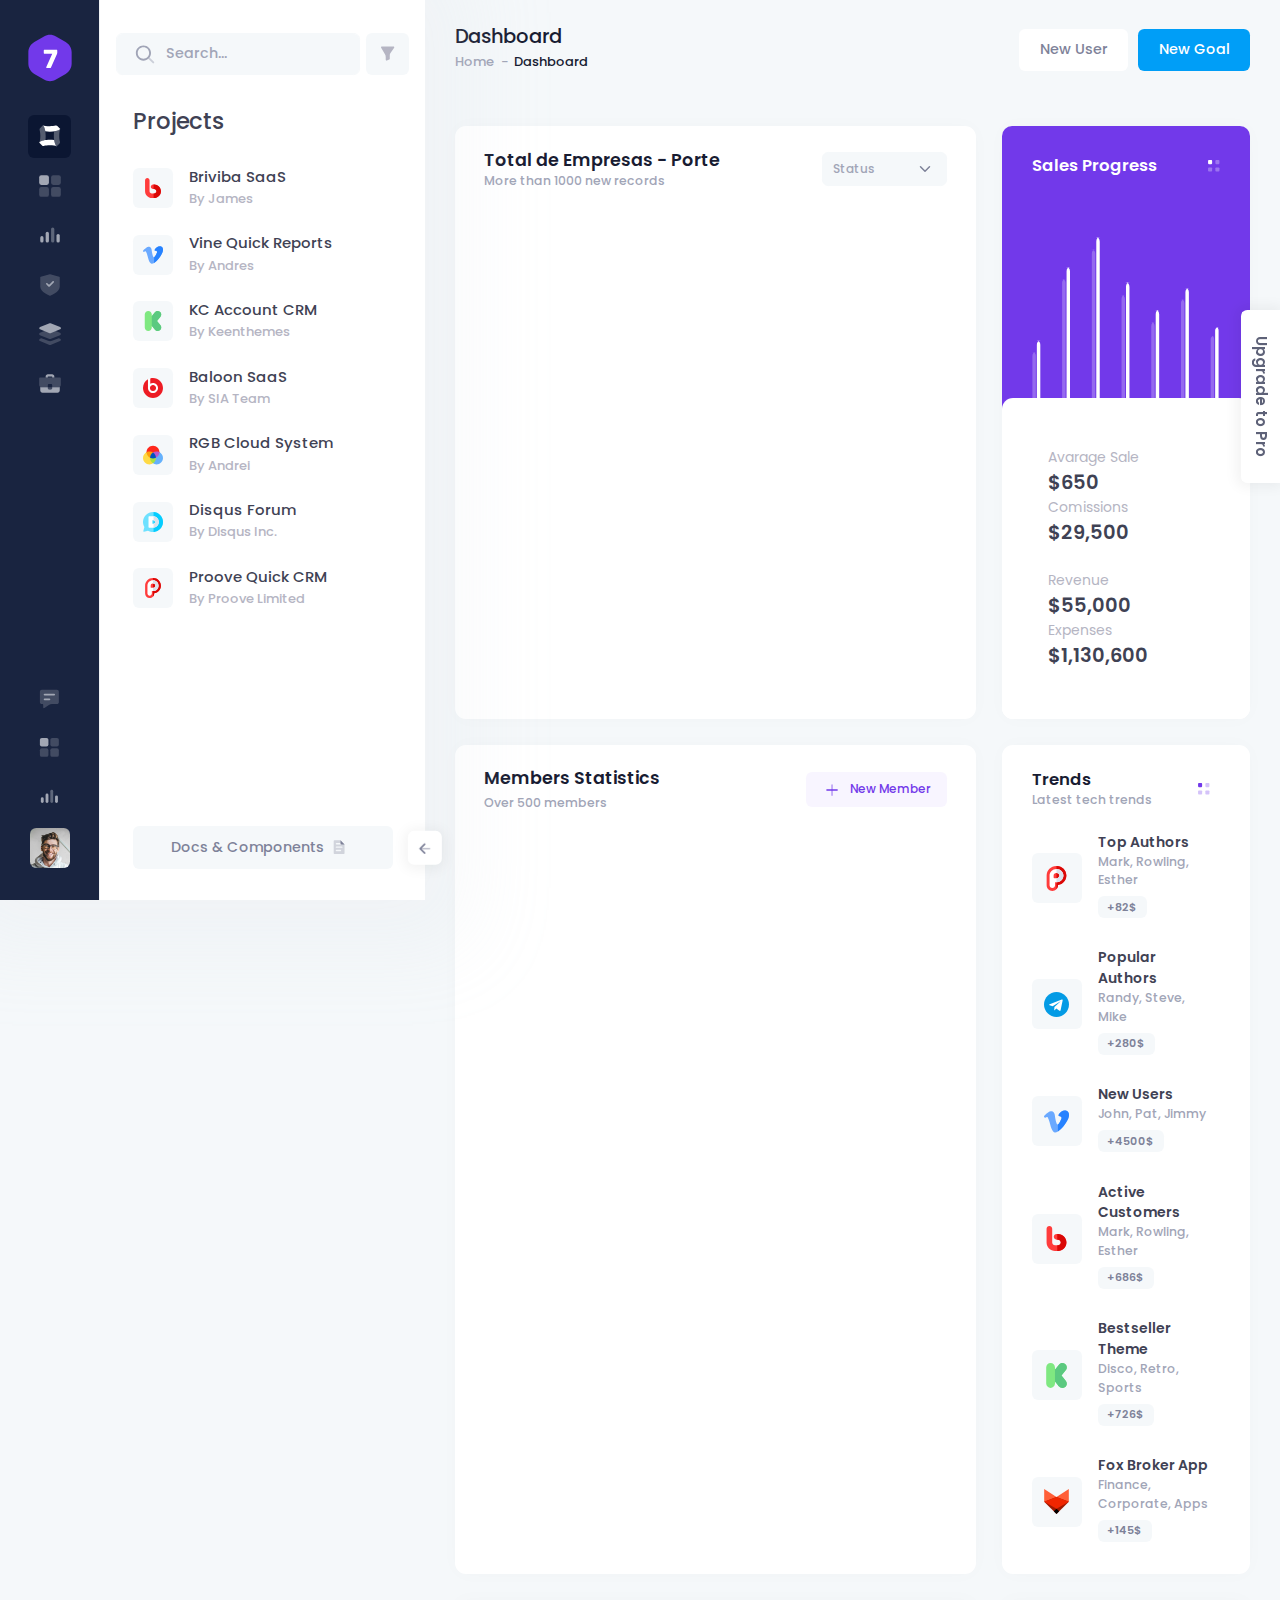
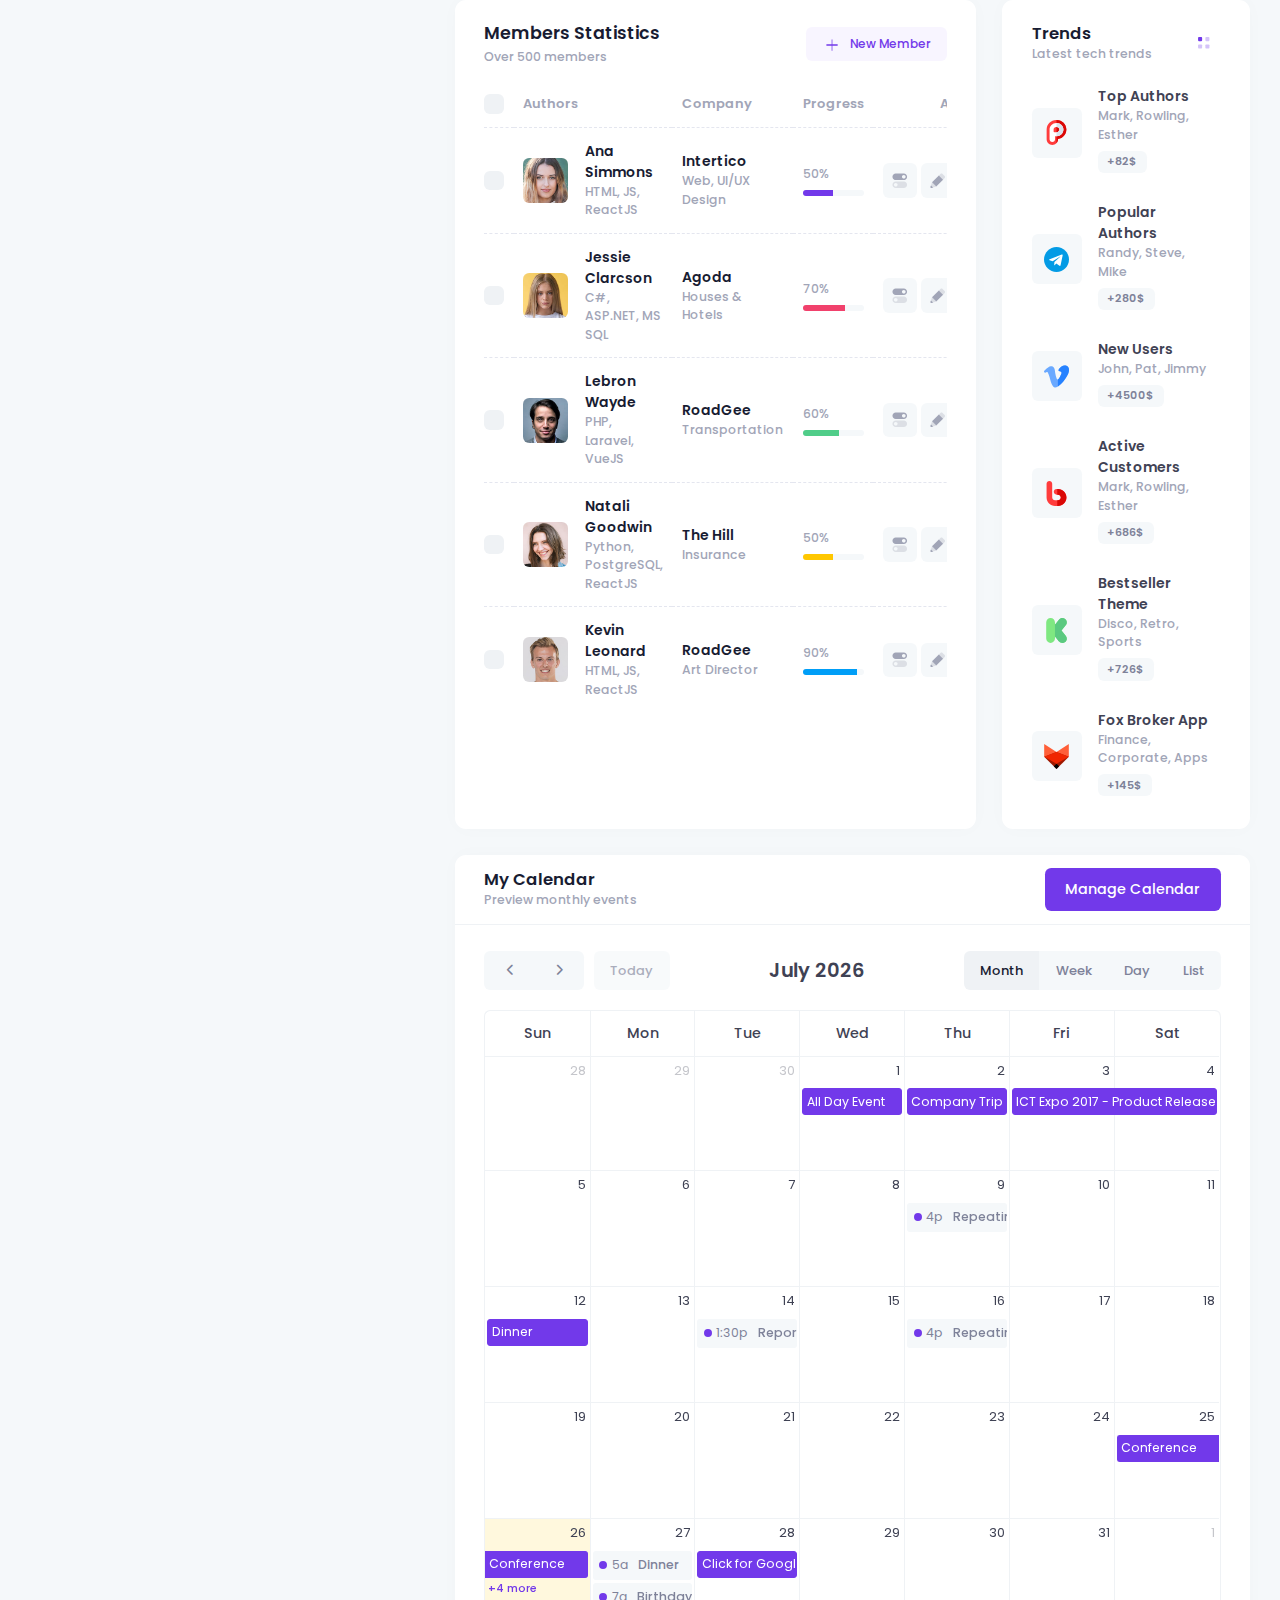
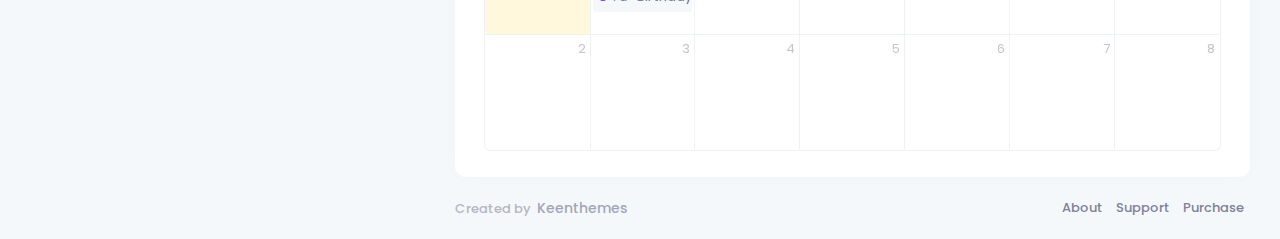
==== commit 905585e3: "rb atualizado layout e objetos" ====
--- a/index.html
+++ b/index.html
@@ -3168,6 +3168,11 @@
 
 									</div>
 								</div>
+								<div class="col-xl-4">
+									<div id="filter-area-1 class="card card-xl-stretch mb-5 mb-xl-8">
+
+									</div>
+								</div>
 								
 							</div>
 
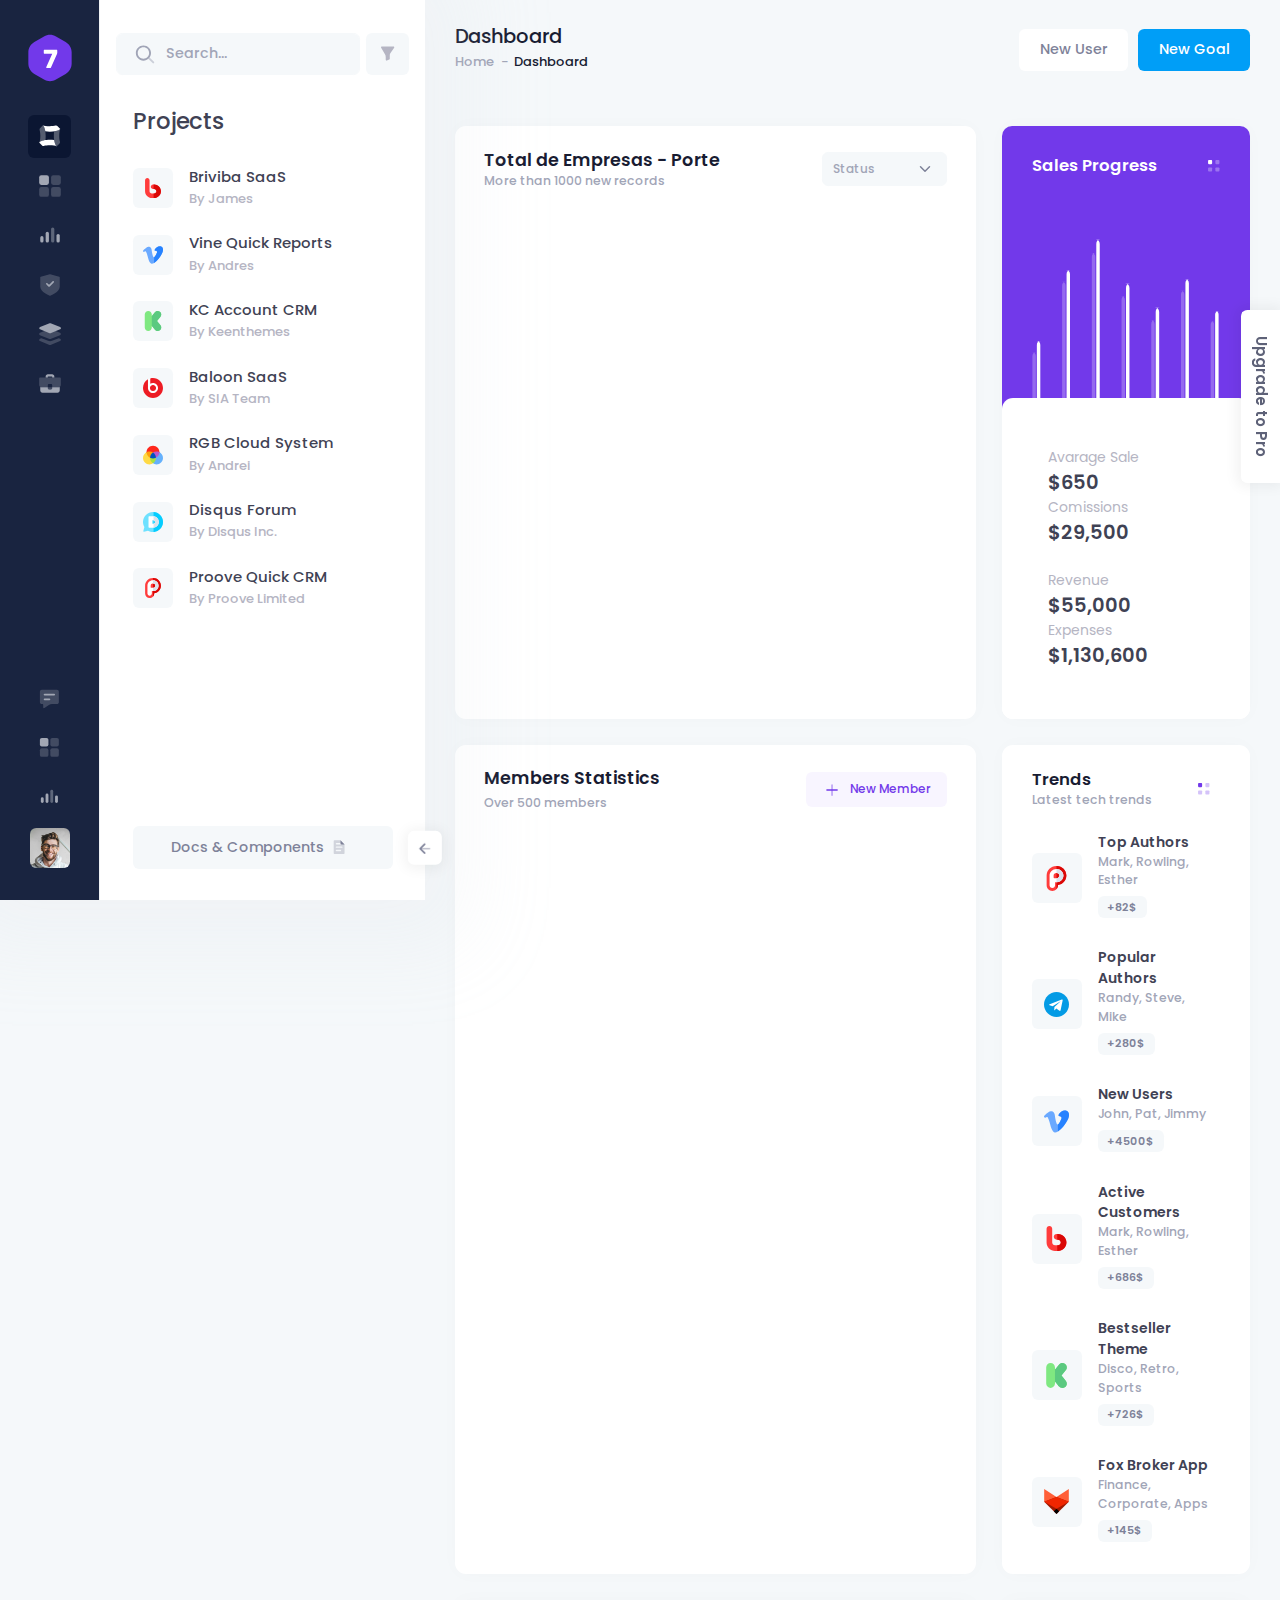
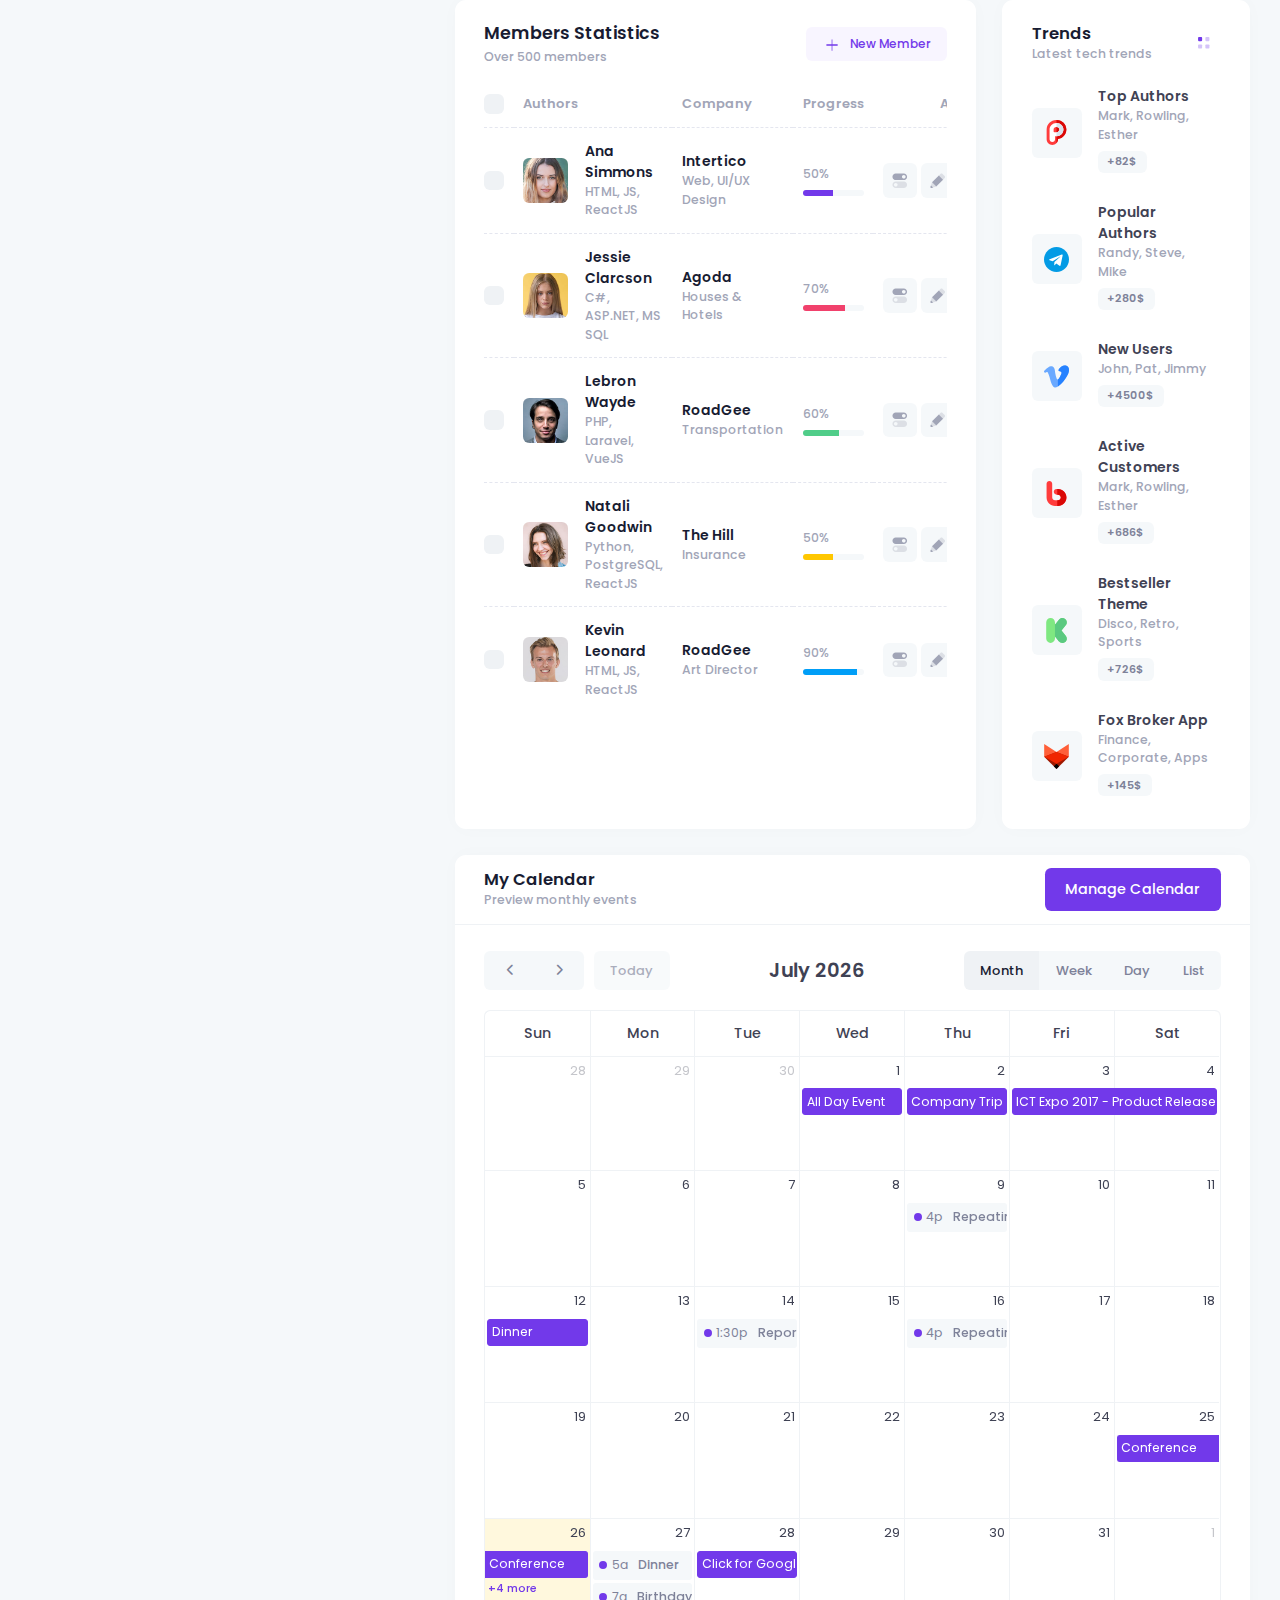
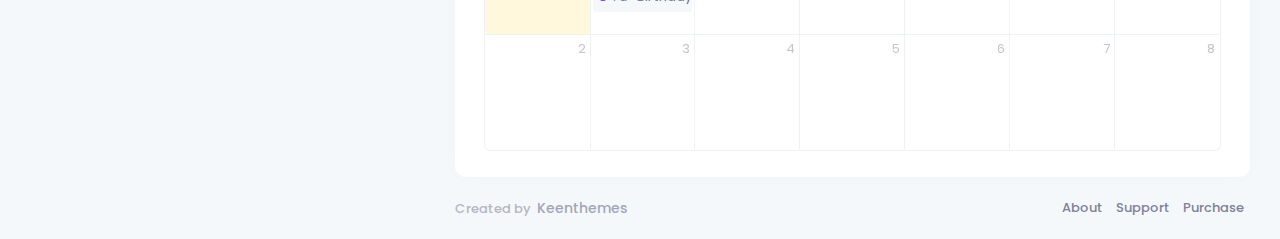
==== commit ae4f9b89: "rollback objetos" ====
--- a/index.html
+++ b/index.html
@@ -3168,12 +3168,6 @@
 
 									</div>
 								</div>
-								<div class="col-xl-4">
-									<div id="filter-area-1 class="card card-xl-stretch mb-5 mb-xl-8">
-
-									</div>
-								</div>
-								
 							</div>
 
 							<div class="row gy-5 g-xl-8">
@@ -7277,8 +7271,8 @@
 		<script src="assets/js/custom/widgets.js"></script>
 		<!--end::Page Custom Javascript-->
 		<!--end::Javascript-->
-
-	<!-- 	 <div class="container">
+<!-- 
+		 <div class="container">
     <div class="header"></div>
     <div class="logo"></div>
     <div id="selection-bar" class="selection-bar"></div>
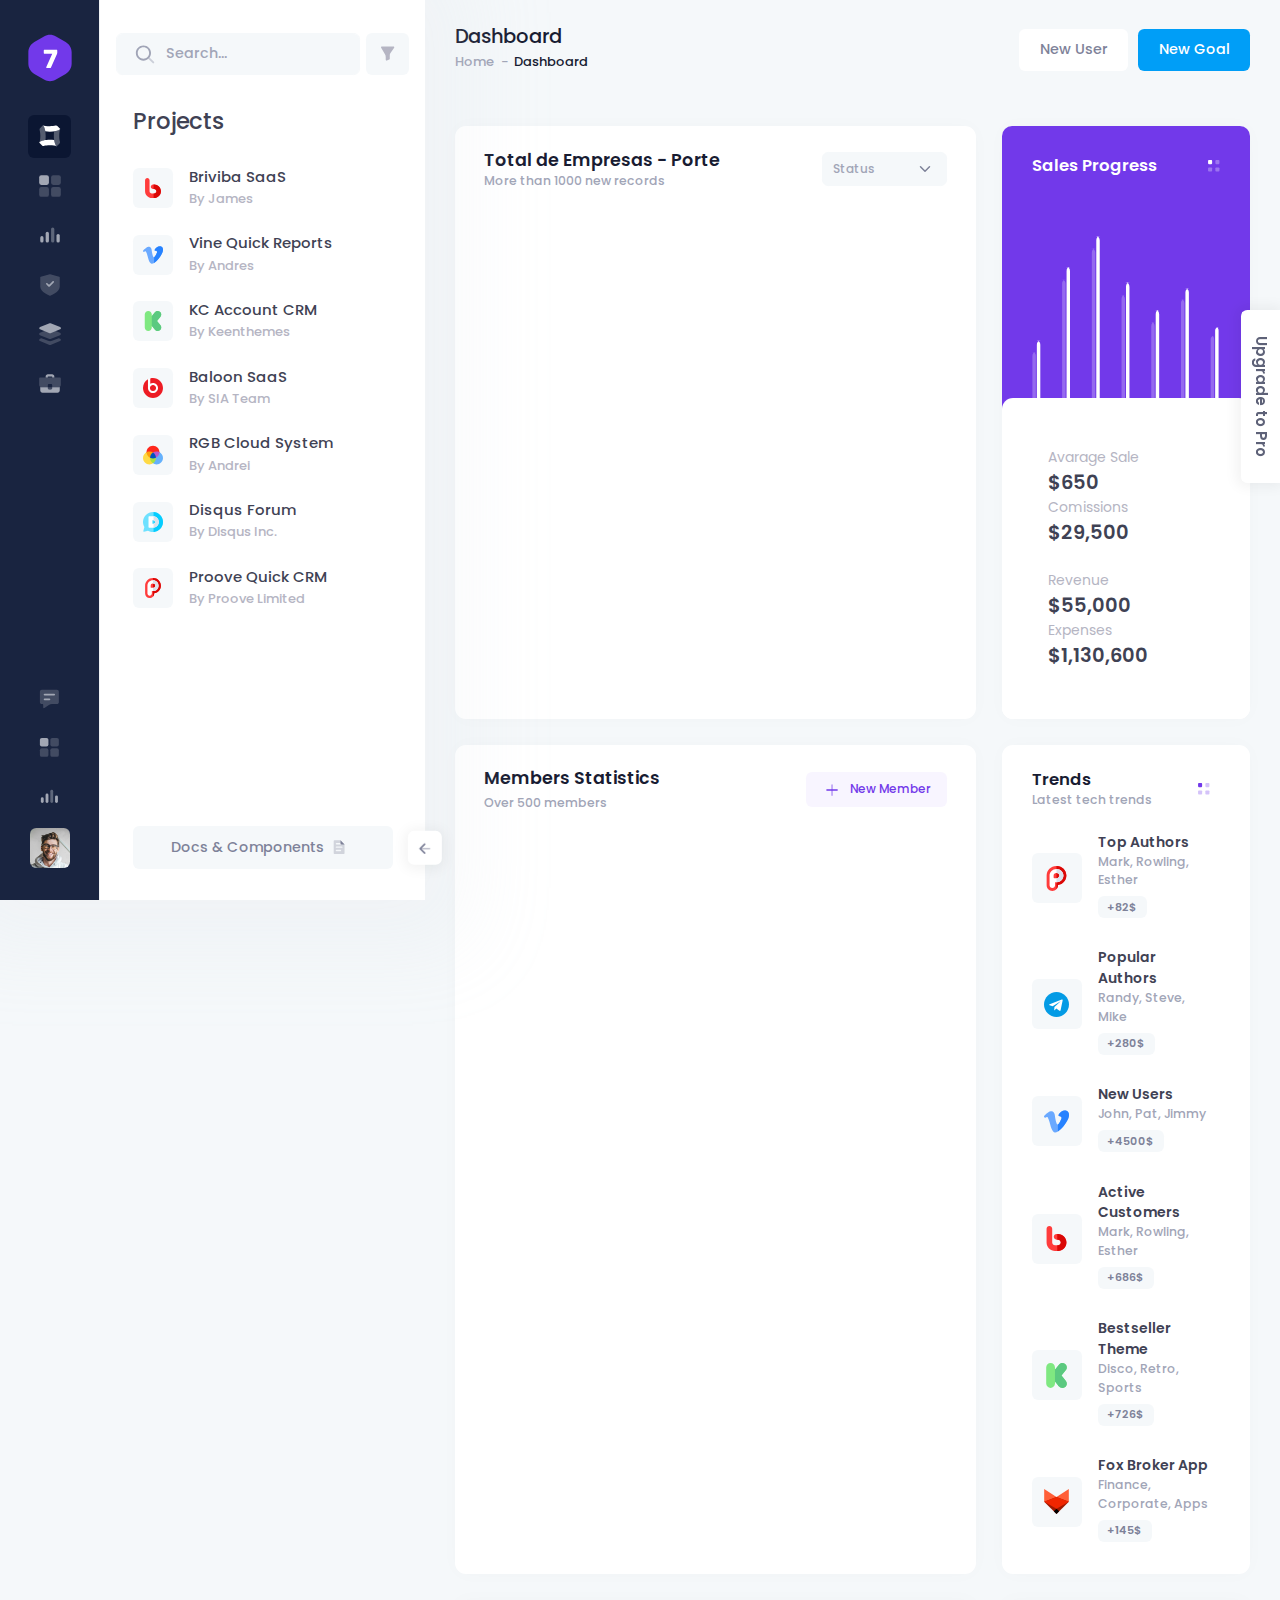
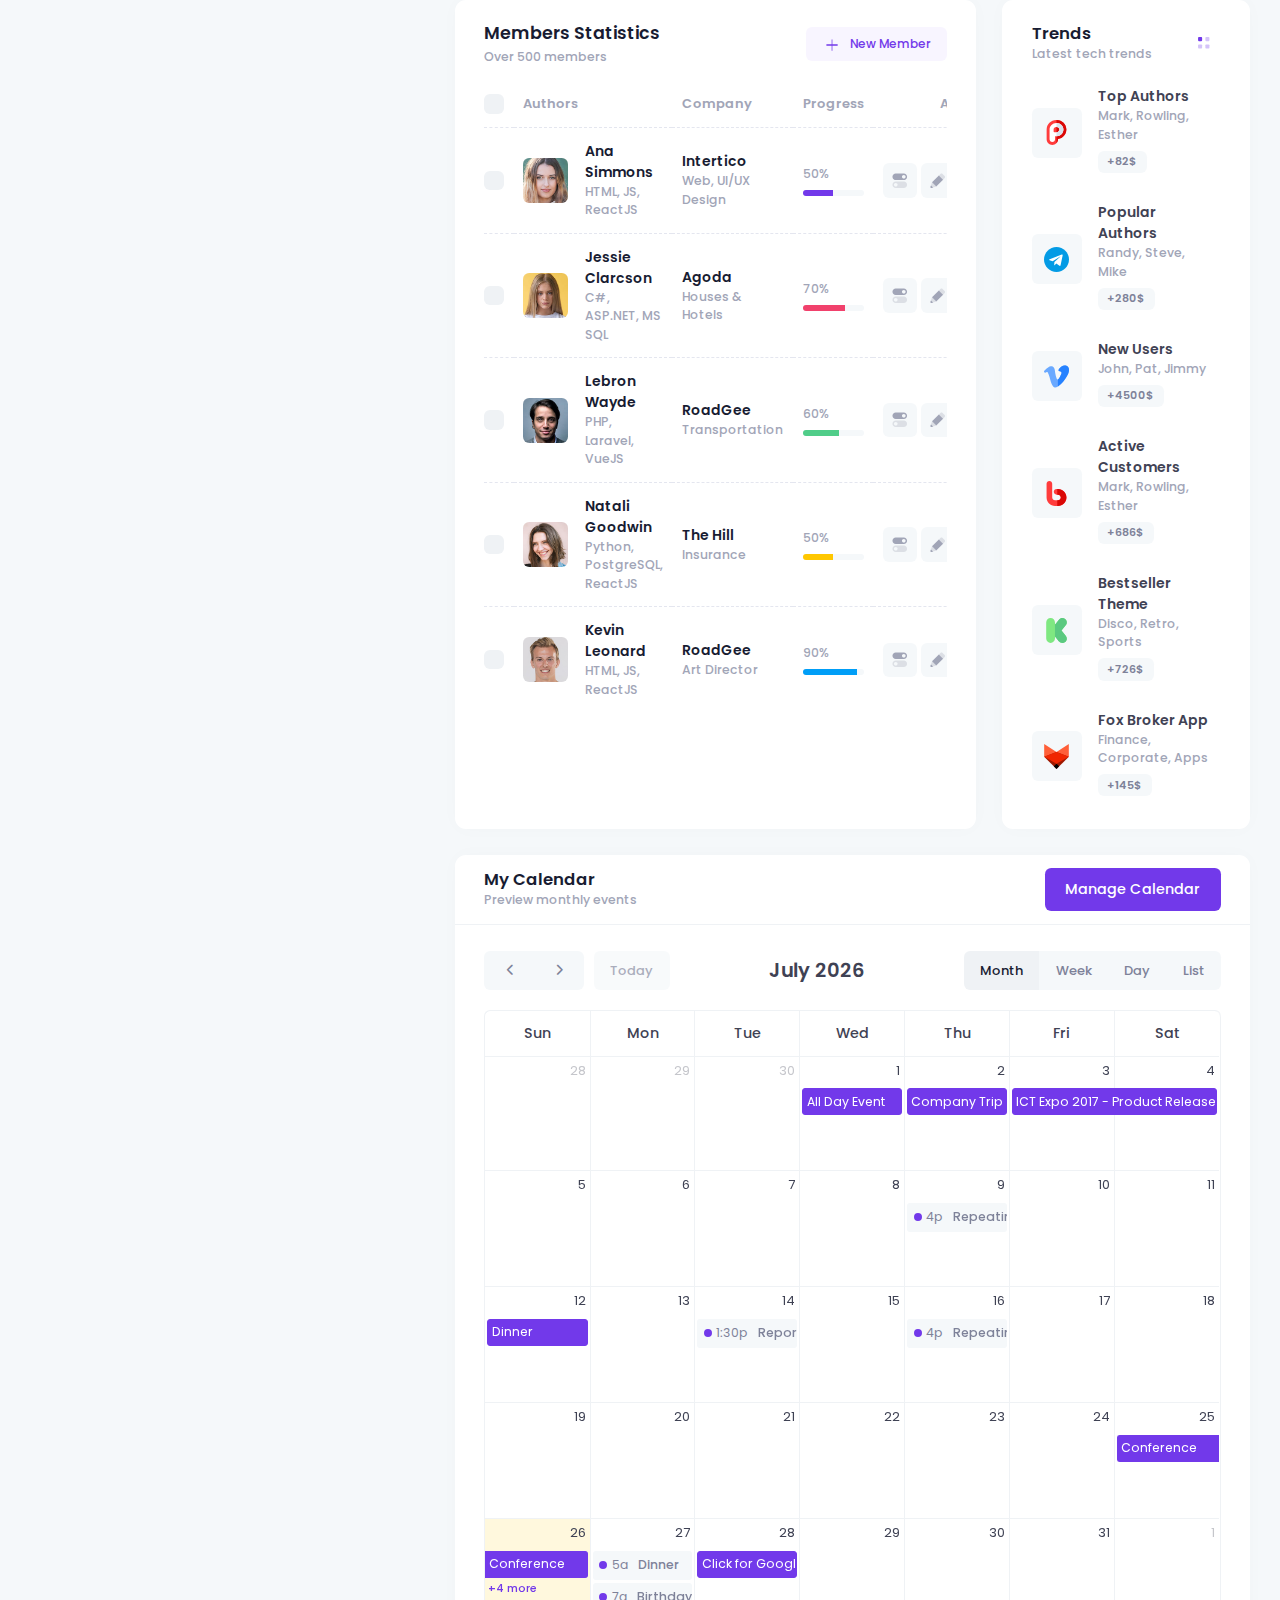
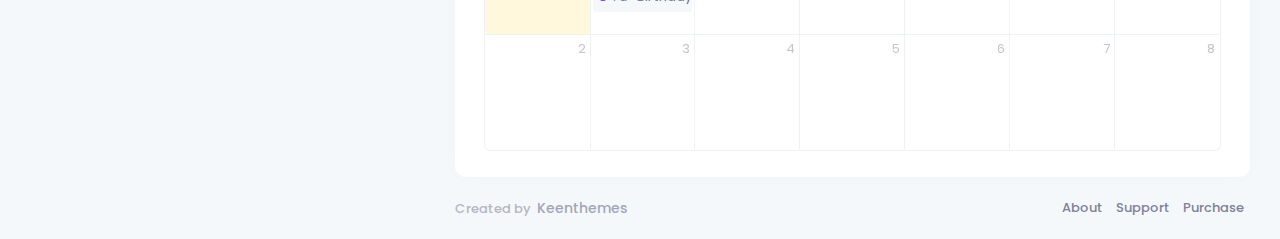
==== commit 317b1e45: "adicionado filter area" ====
--- a/index.html
+++ b/index.html
@@ -3169,6 +3169,13 @@
 									</div>
 								</div>
 							</div>
+							<div class="row gy-5 g-xl-8">
+								<div class="col-xl-8">
+									<div id="filter-area-1 class="card card-xl-stretch mb-5 mb-xl-8">
+
+									</div>
+								</div>
+							</div>
 
 							<div class="row gy-5 g-xl-8">
 								<!--begin::Col-->
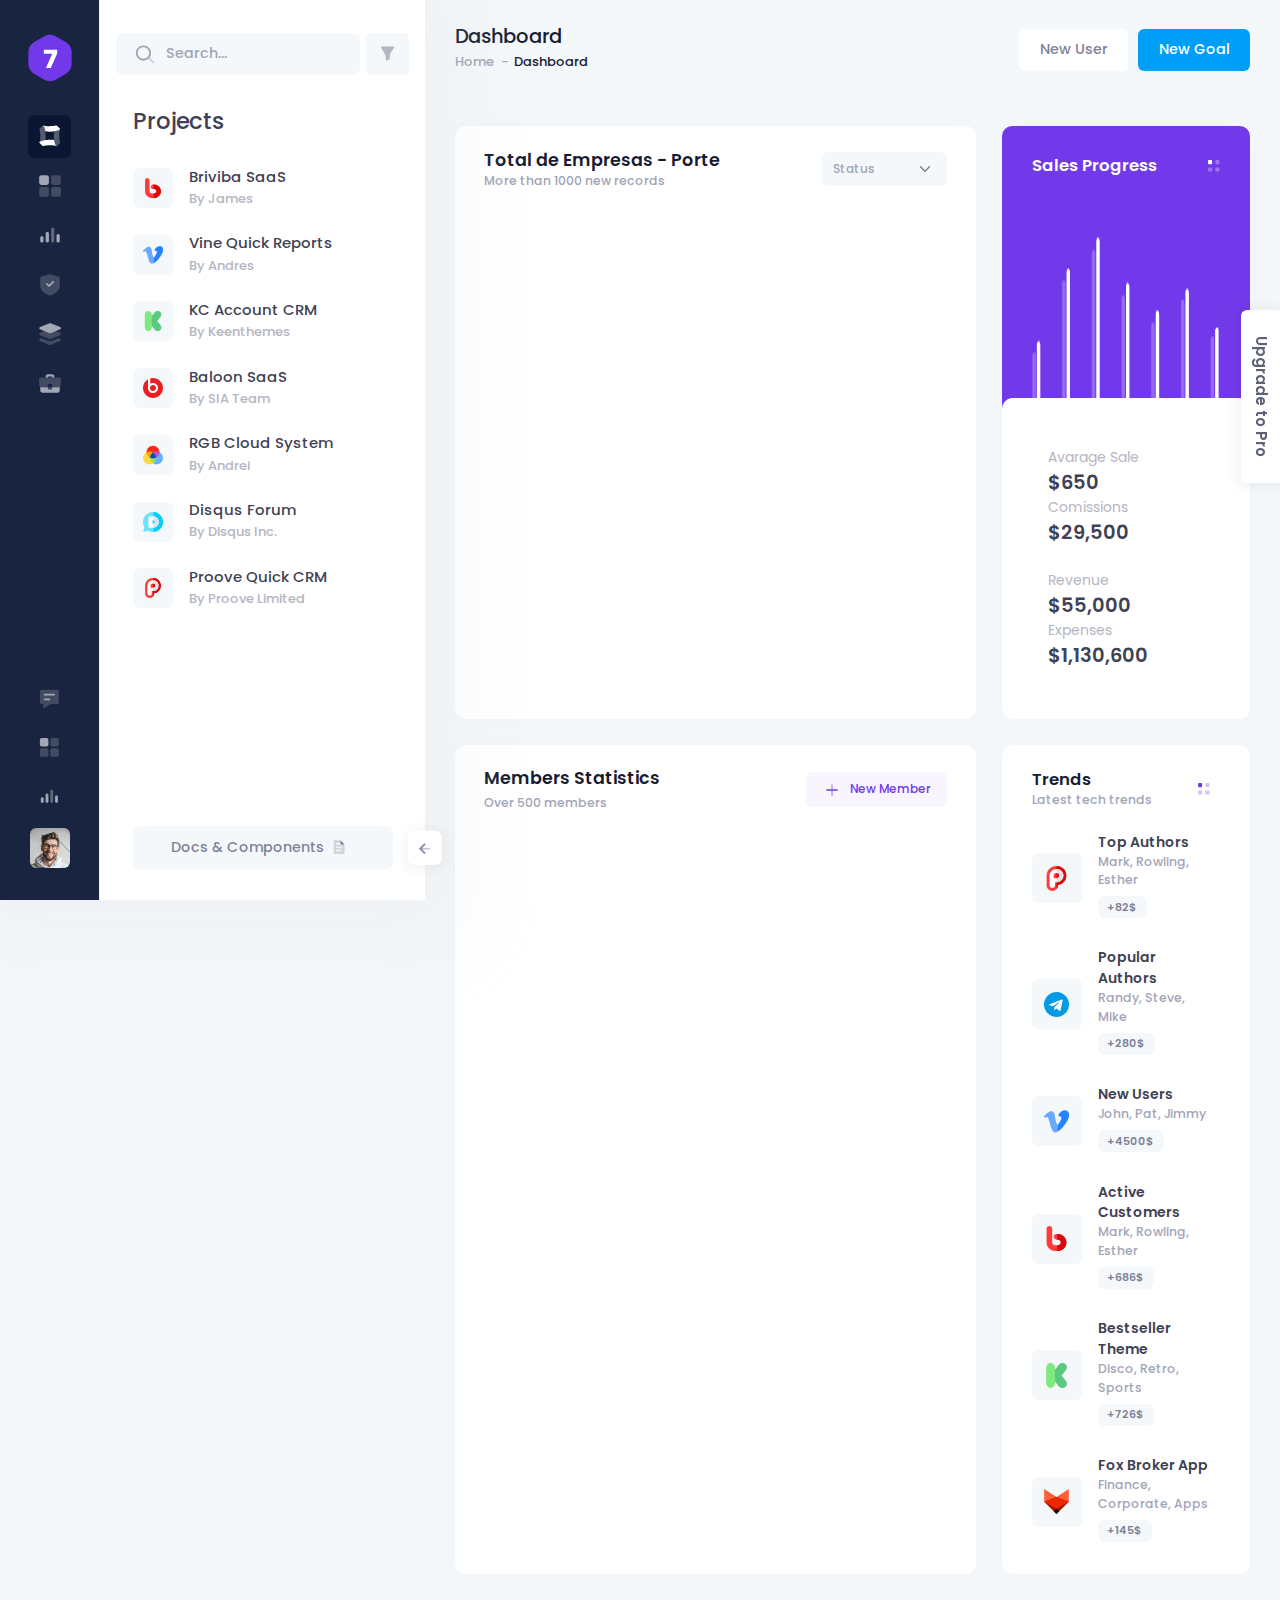
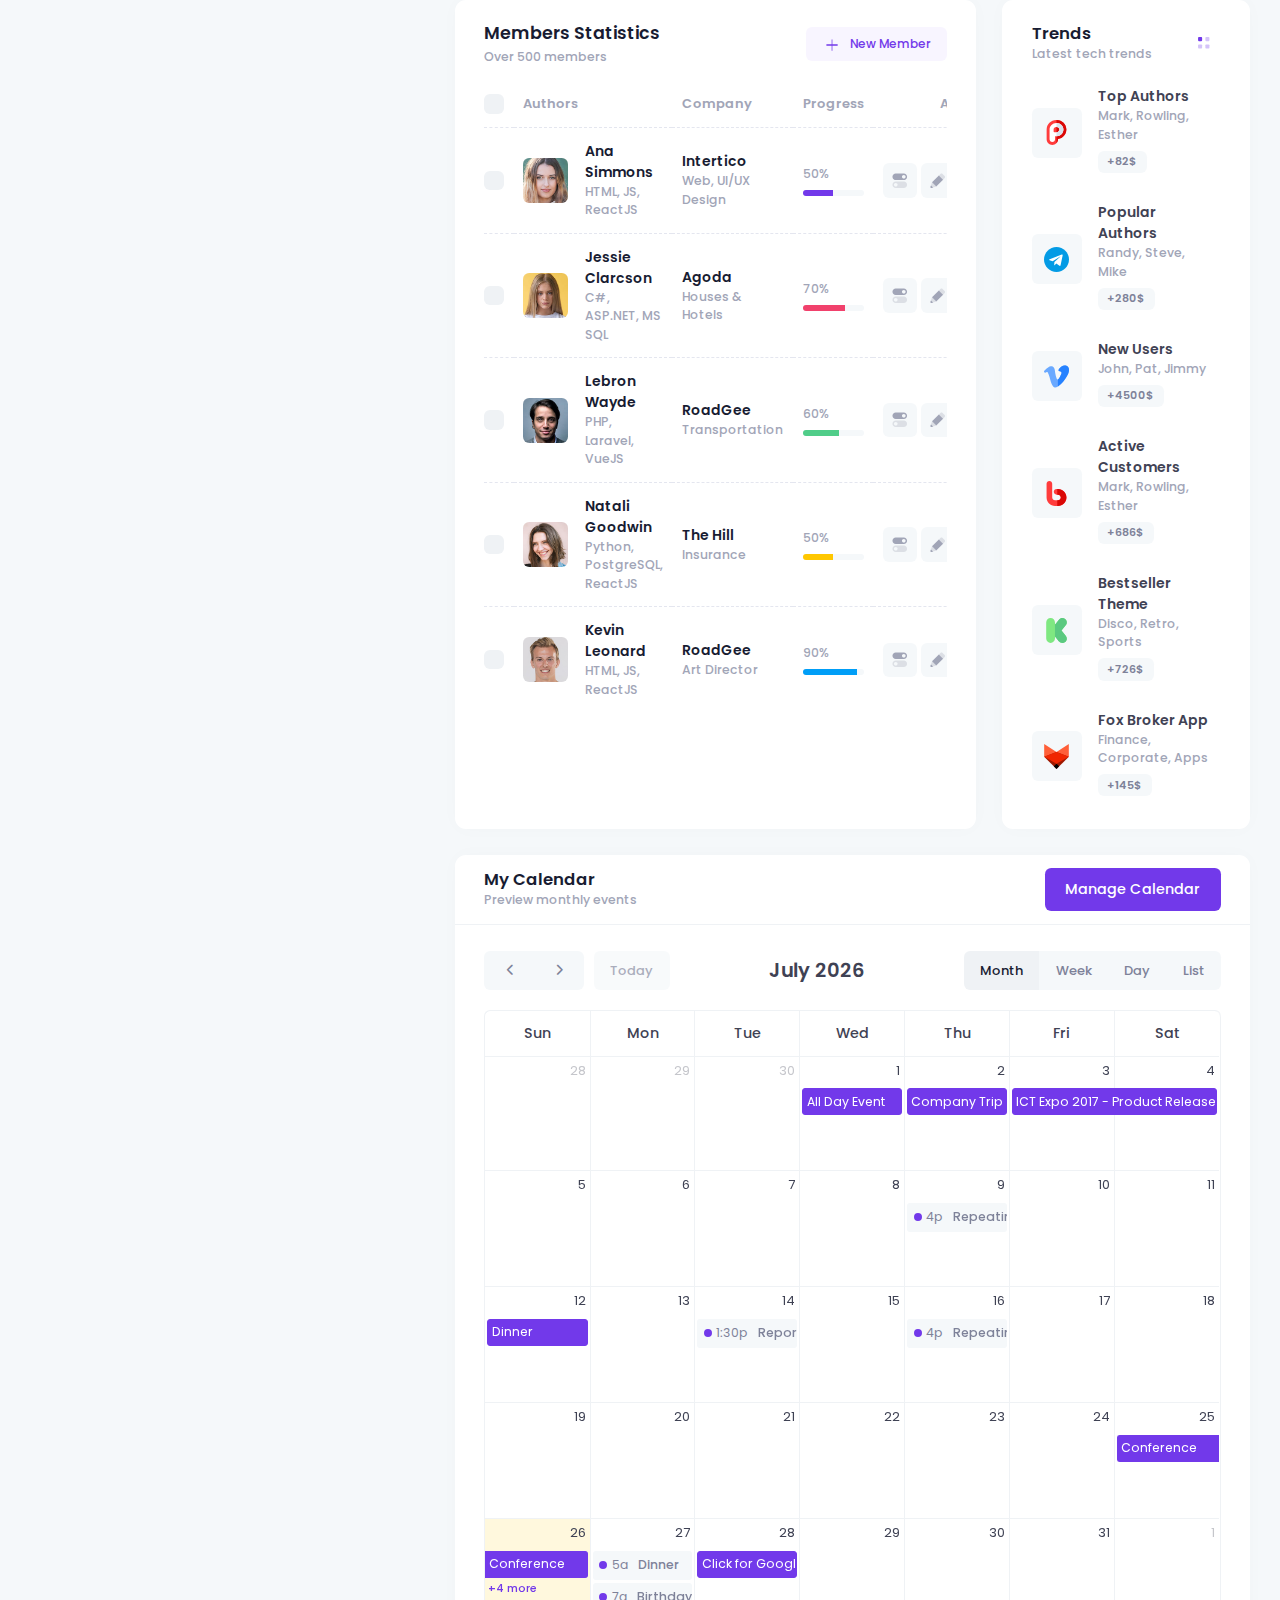
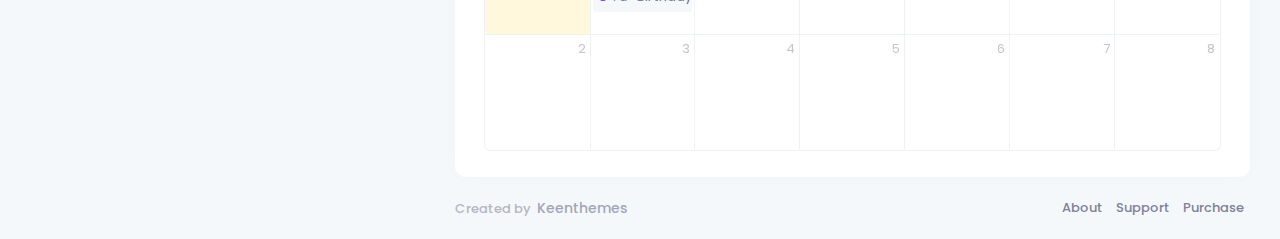
==== commit eac7a90a: "ajuste layout" ====
--- a/index.html
+++ b/index.html
@@ -3168,14 +3168,13 @@
 
 									</div>
 								</div>
-							</div>
-							<div class="row gy-5 g-xl-8">
-								<div class="col-xl-8">
-									<div id="filter-area-1 class="card card-xl-stretch mb-5 mb-xl-8">
+								<div class="col-xl-4">
+									<div id="selection-bar" class="card card-xl-stretch mb-5 mb-xl-8">
 
 									</div>
 								</div>
 							</div>
+							
 
 							<div class="row gy-5 g-xl-8">
 								<!--begin::Col-->
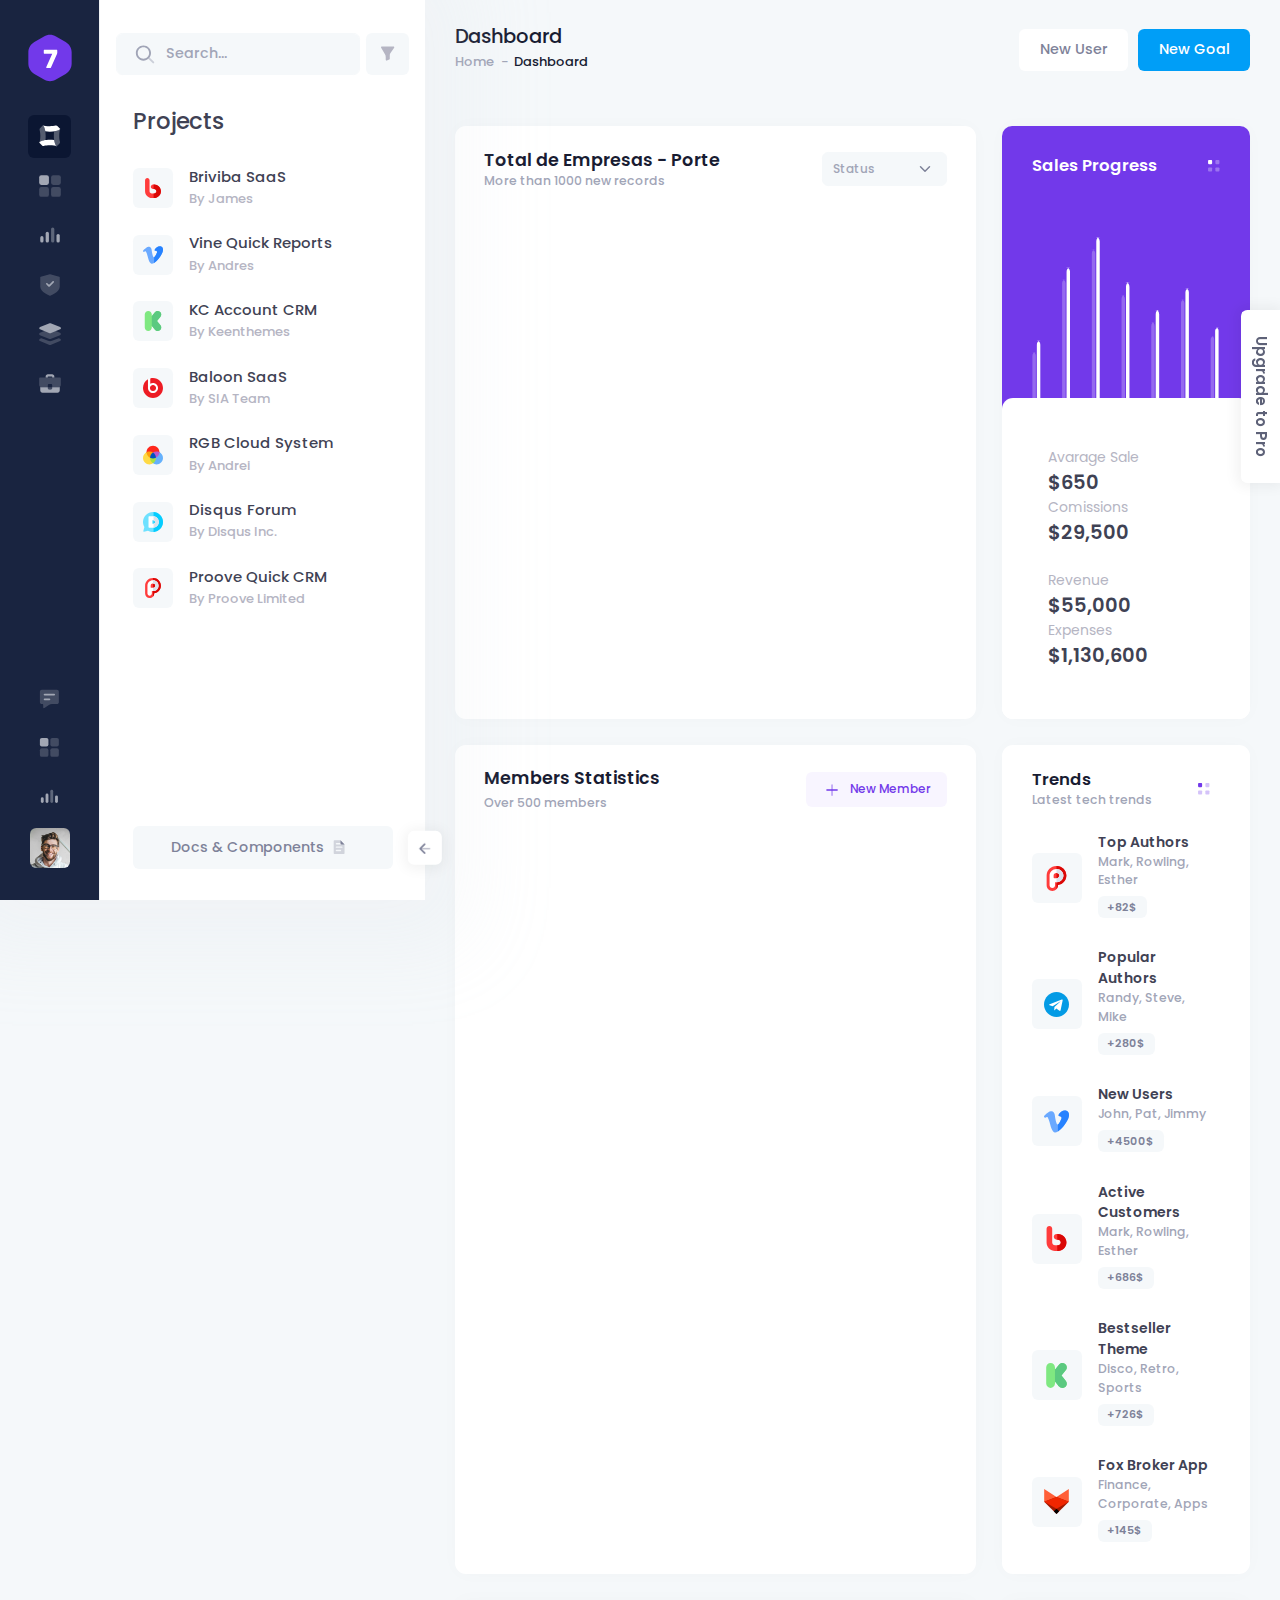
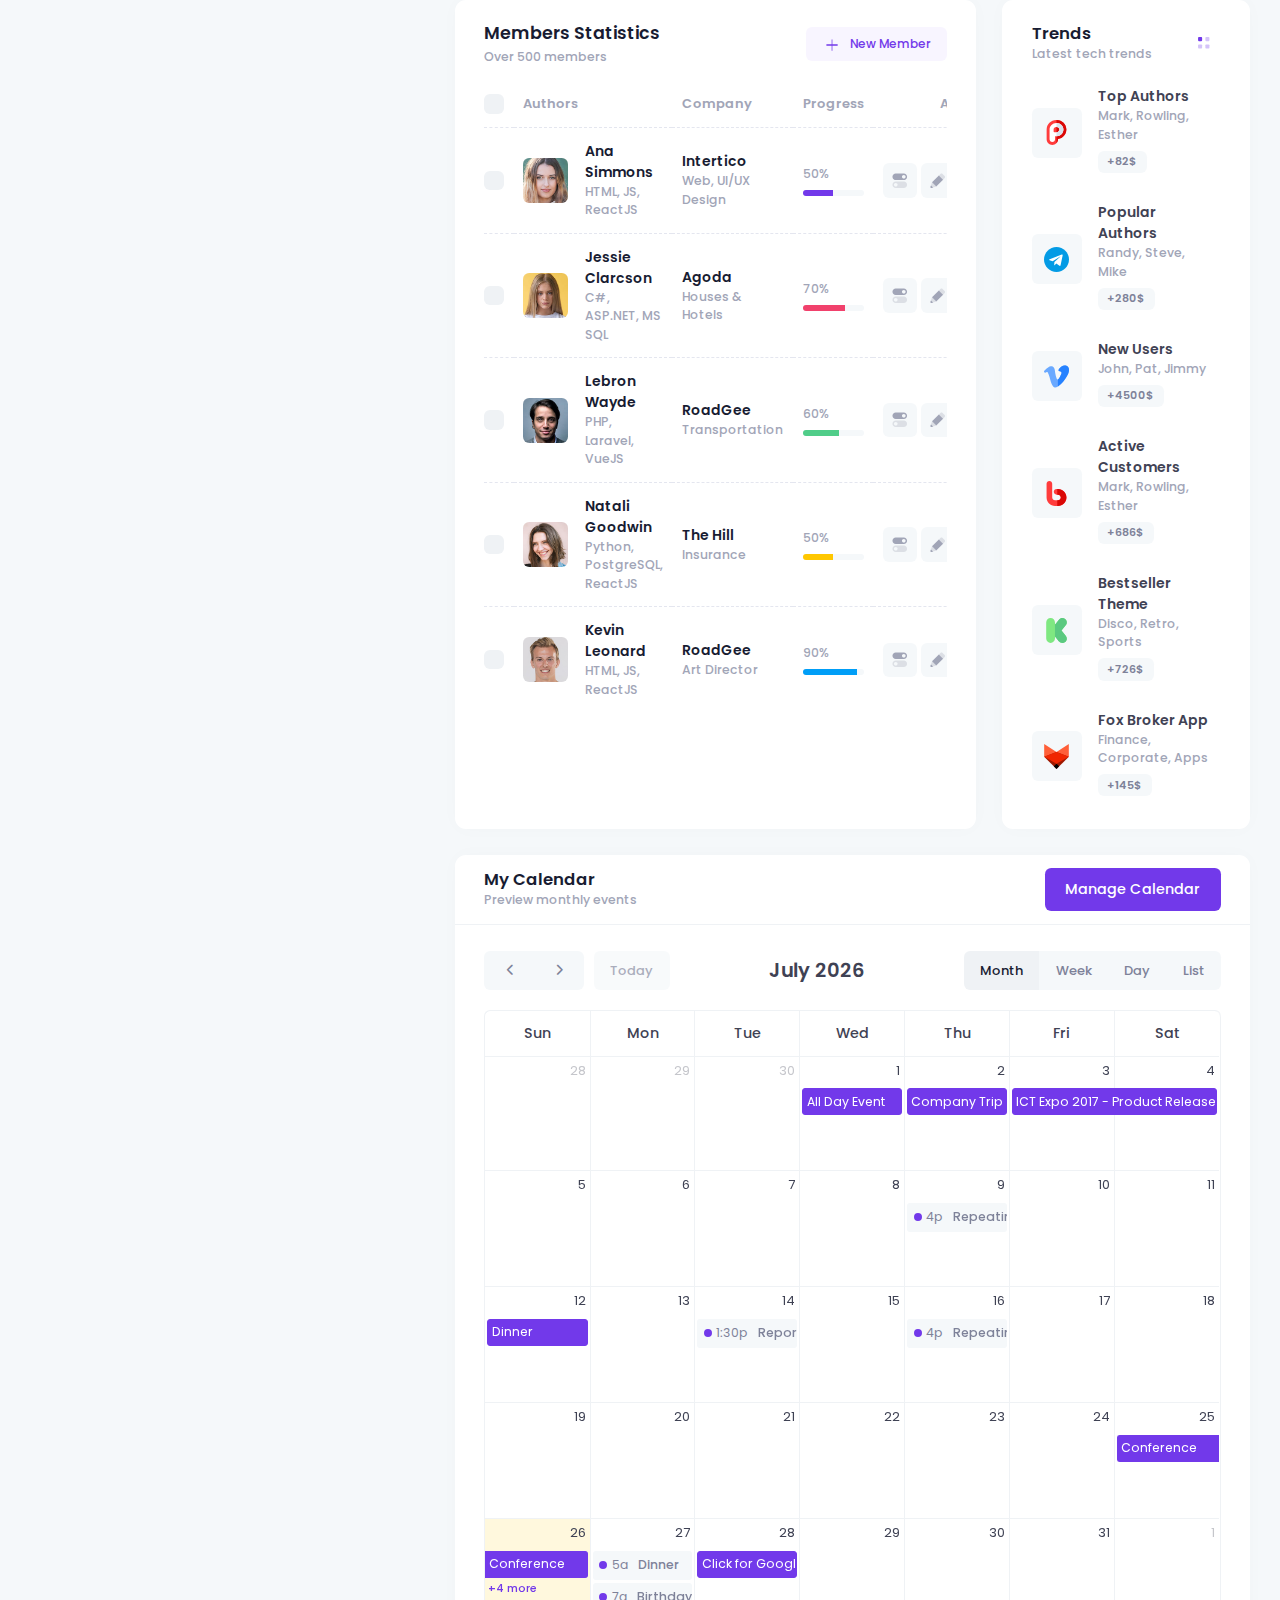
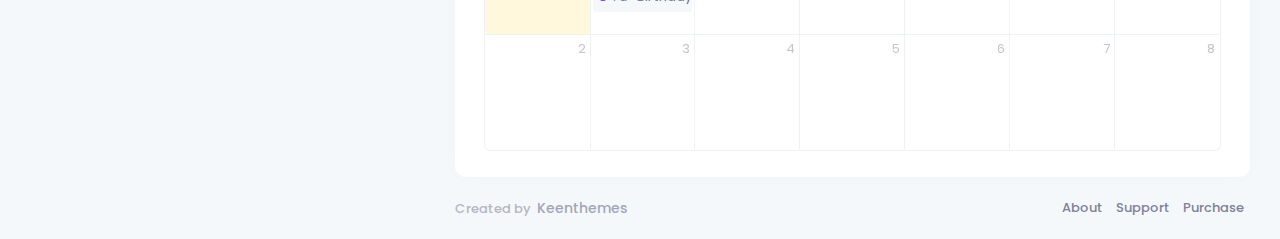
==== commit cfd59ef2: "rb filter" ====
--- a/index.html
+++ b/index.html
@@ -13,7 +13,7 @@
 <html lang="en">
 	<!--begin::Head-->
 	<head><base href="">
-		<title>Seven HTML Free - Bootstrap 5 HTML Multipurpose Light/Dark Admin Dashboard Theme by Keenthemes</title>
+		<title>Cidados - Navegador de Dados</title>
 		<meta name="description" content="Seven admin dashboard live demo. Check out all the features of the admin panel. Light &amp; dark skins. A large number of settings, additional services and widgets." />
 		<meta name="keywords" content="Seven, bootstrap, bootstrap 5, dmin themes, free admin themes, bootstrap admin, bootstrap dashboard" />
 		<meta name="viewport" content="width=device-width, initial-scale=1" />
@@ -3168,11 +3168,7 @@
 
 									</div>
 								</div>
-								<div class="col-xl-4">
-									<div id="selection-bar" class="card card-xl-stretch mb-5 mb-xl-8">
-
-									</div>
-								</div>
+								
 							</div>
 							
 
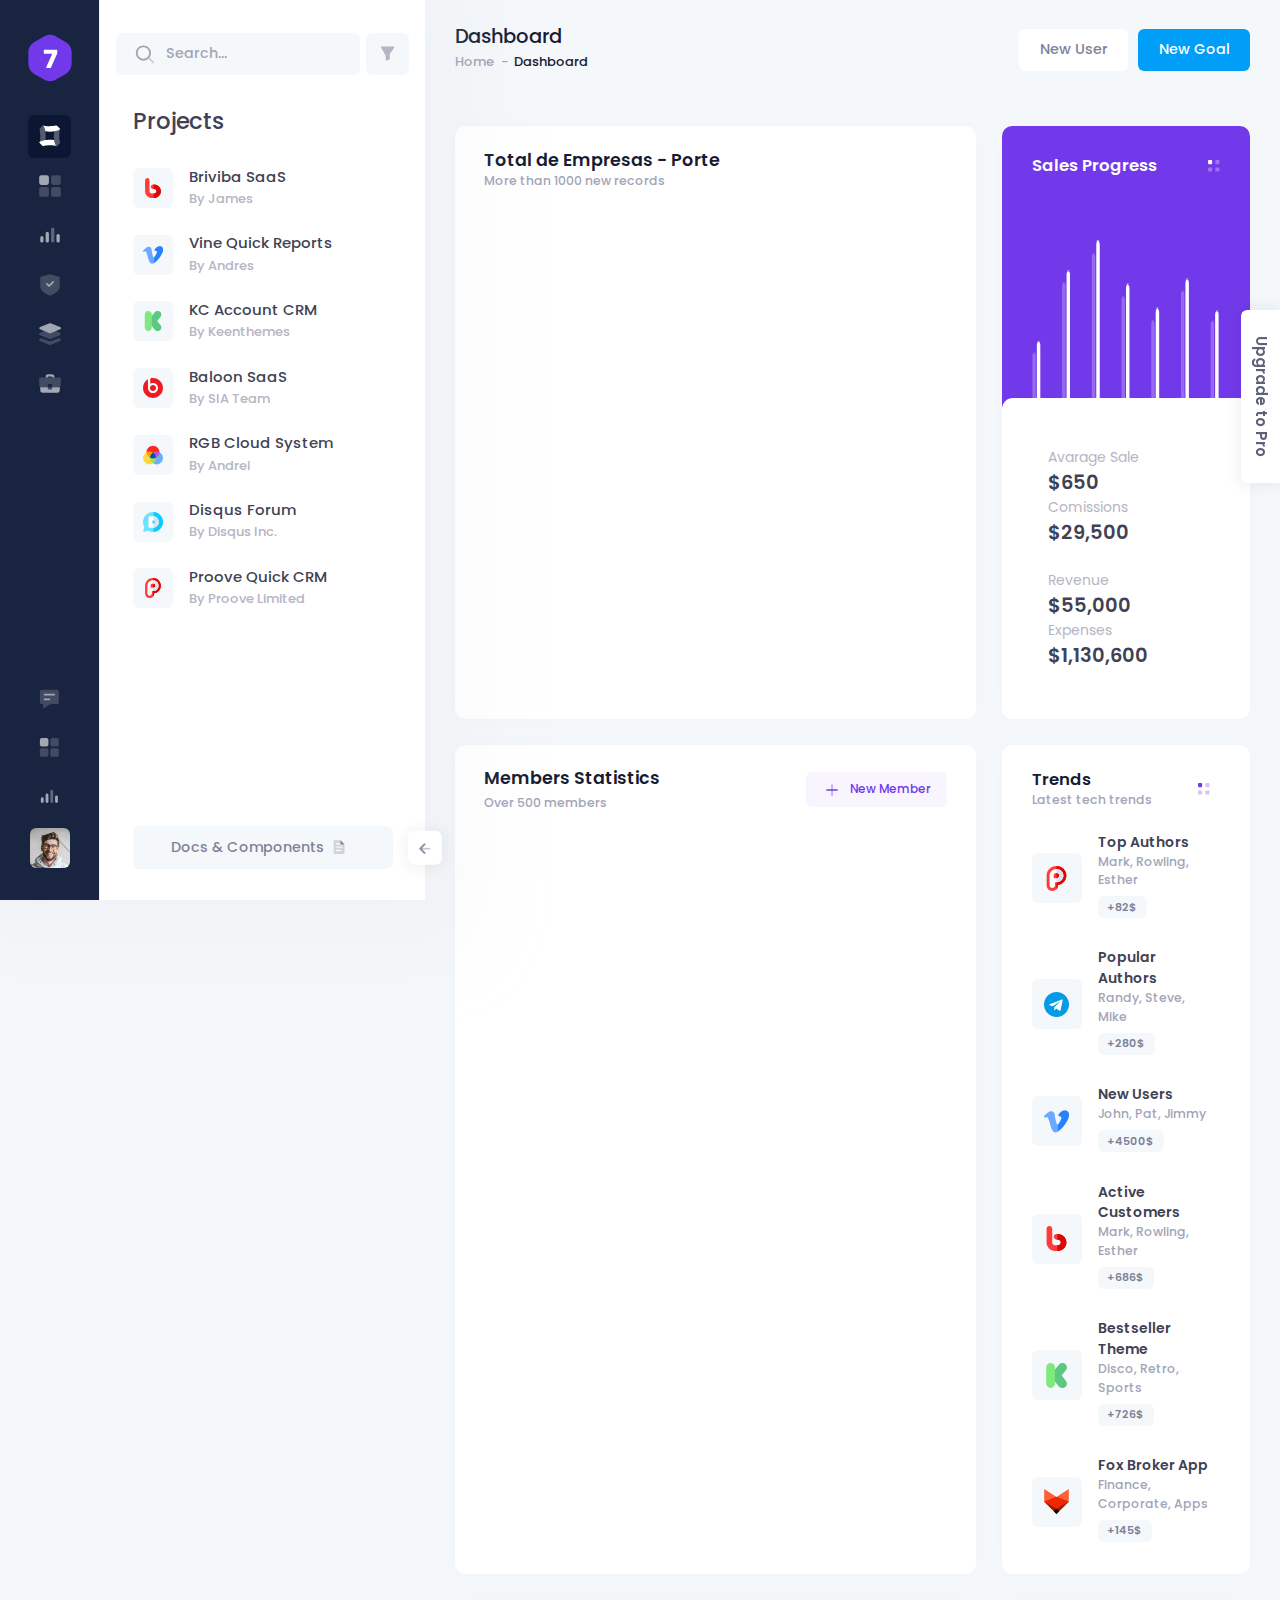
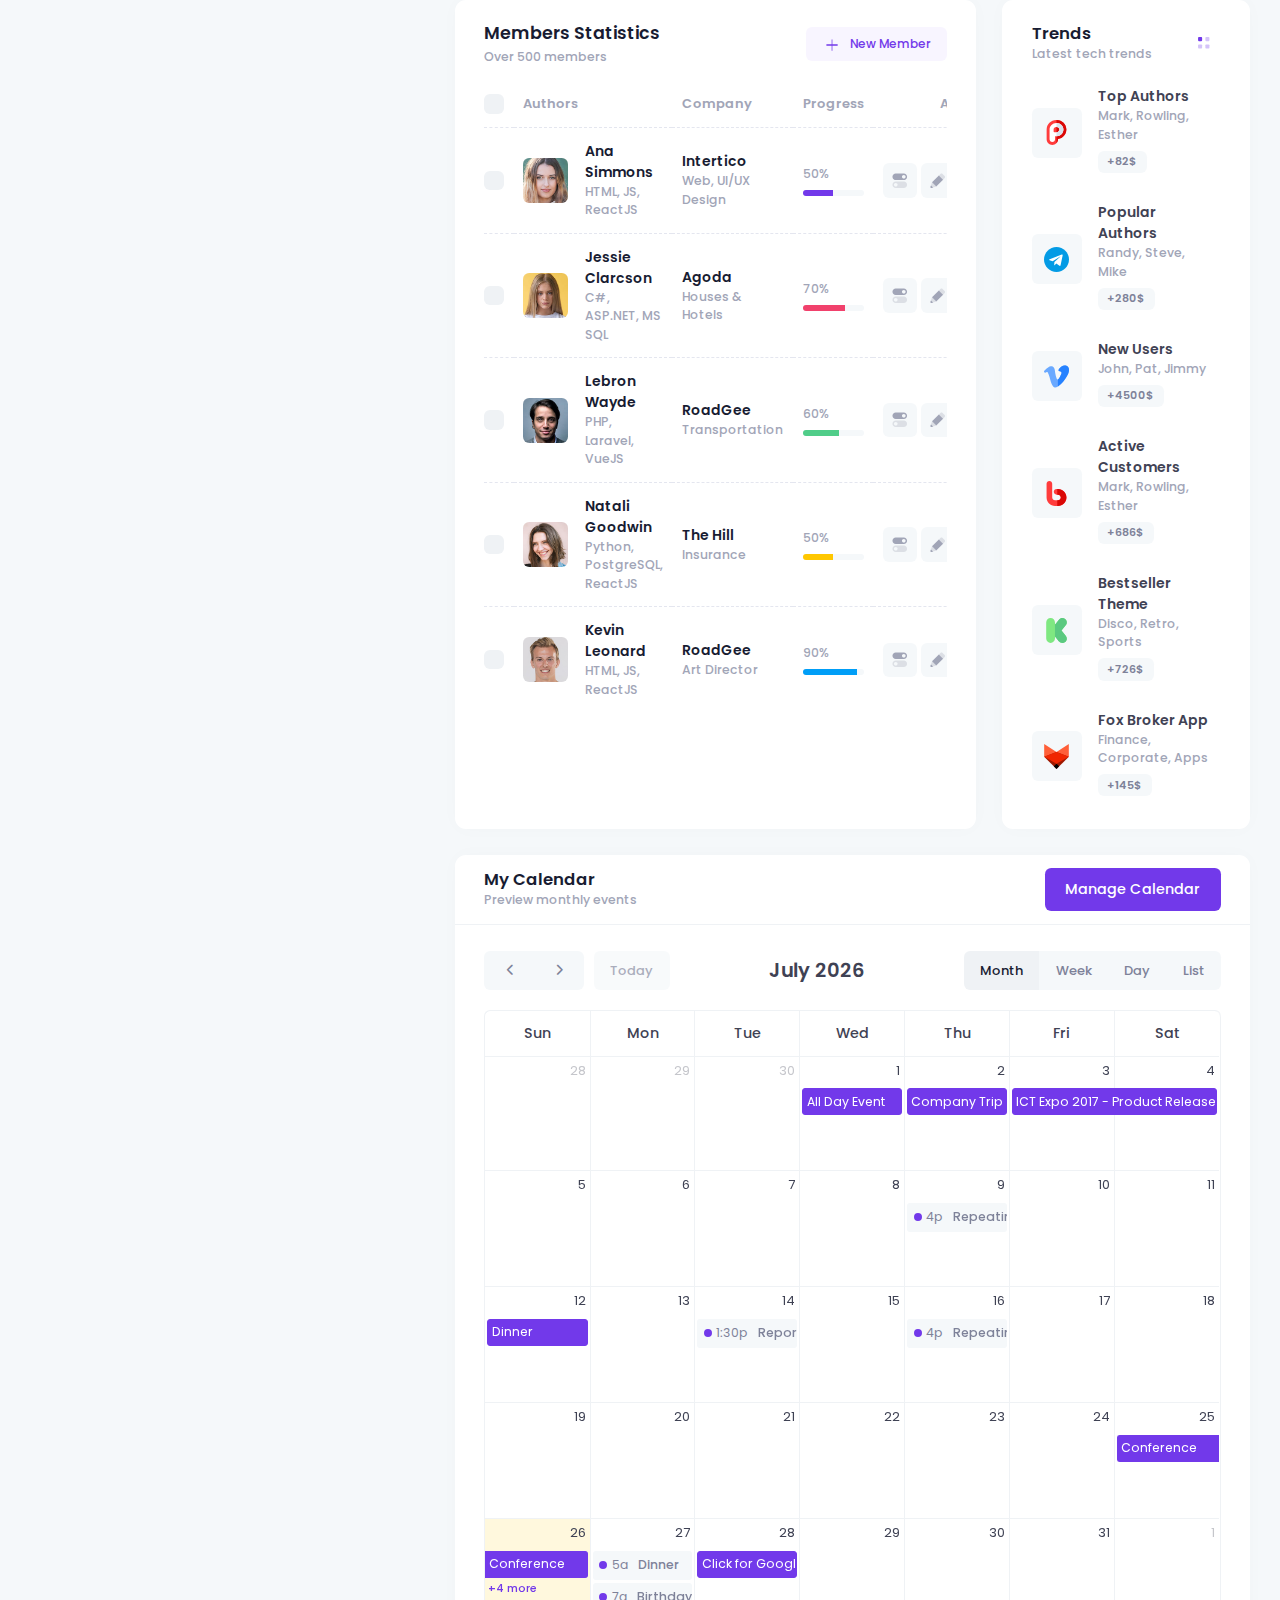
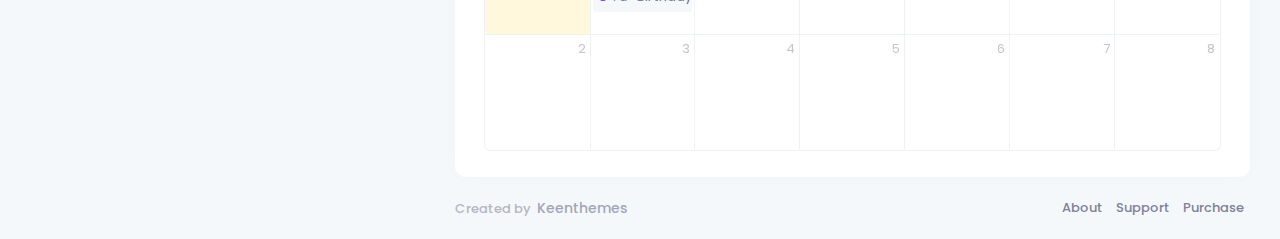
==== commit 5874cb11: "edit 3" ====
--- a/index.html
+++ b/index.html
@@ -3184,7 +3184,7 @@
 												<span class="text-muted fw-bold fs-7">More than 1000 new records</span>
 											</h3>
 											<!--begin::Toolbar-->
-											<div class="card-toolbar" data-kt-buttons="true">
+											<!-- <div class="card-toolbar" data-kt-buttons="true">
 												<select class="form-select form-select-sm form-select-solid w-125px" data-control="select2" data-hide-search="true" data-placeholder="Status">
 													<option></option>
 													<option value="1">Approved</option>
@@ -3192,14 +3192,14 @@
 													<option value="2">Rejected</option>
 													<option value="2">In-process</option>
 												</select>
-											</div>
+											</div> -->
 											<!--end::Toolbar-->
 										</div>
 										<!--end::Header-->
 										<!--begin::Body-->
 										<div class="card-body d-flex align-items-end pb-0 px-5">
 											<!--begin::Chart-->
-											<div id="objeto1" class="w-100" style="height: 350px"></div>
+											<!-- <div id="objeto1" class="w-100" style="height: 350px"></div> -->
 											<!--end::Chart-->
 										</div>
 										<!--end::Body-->
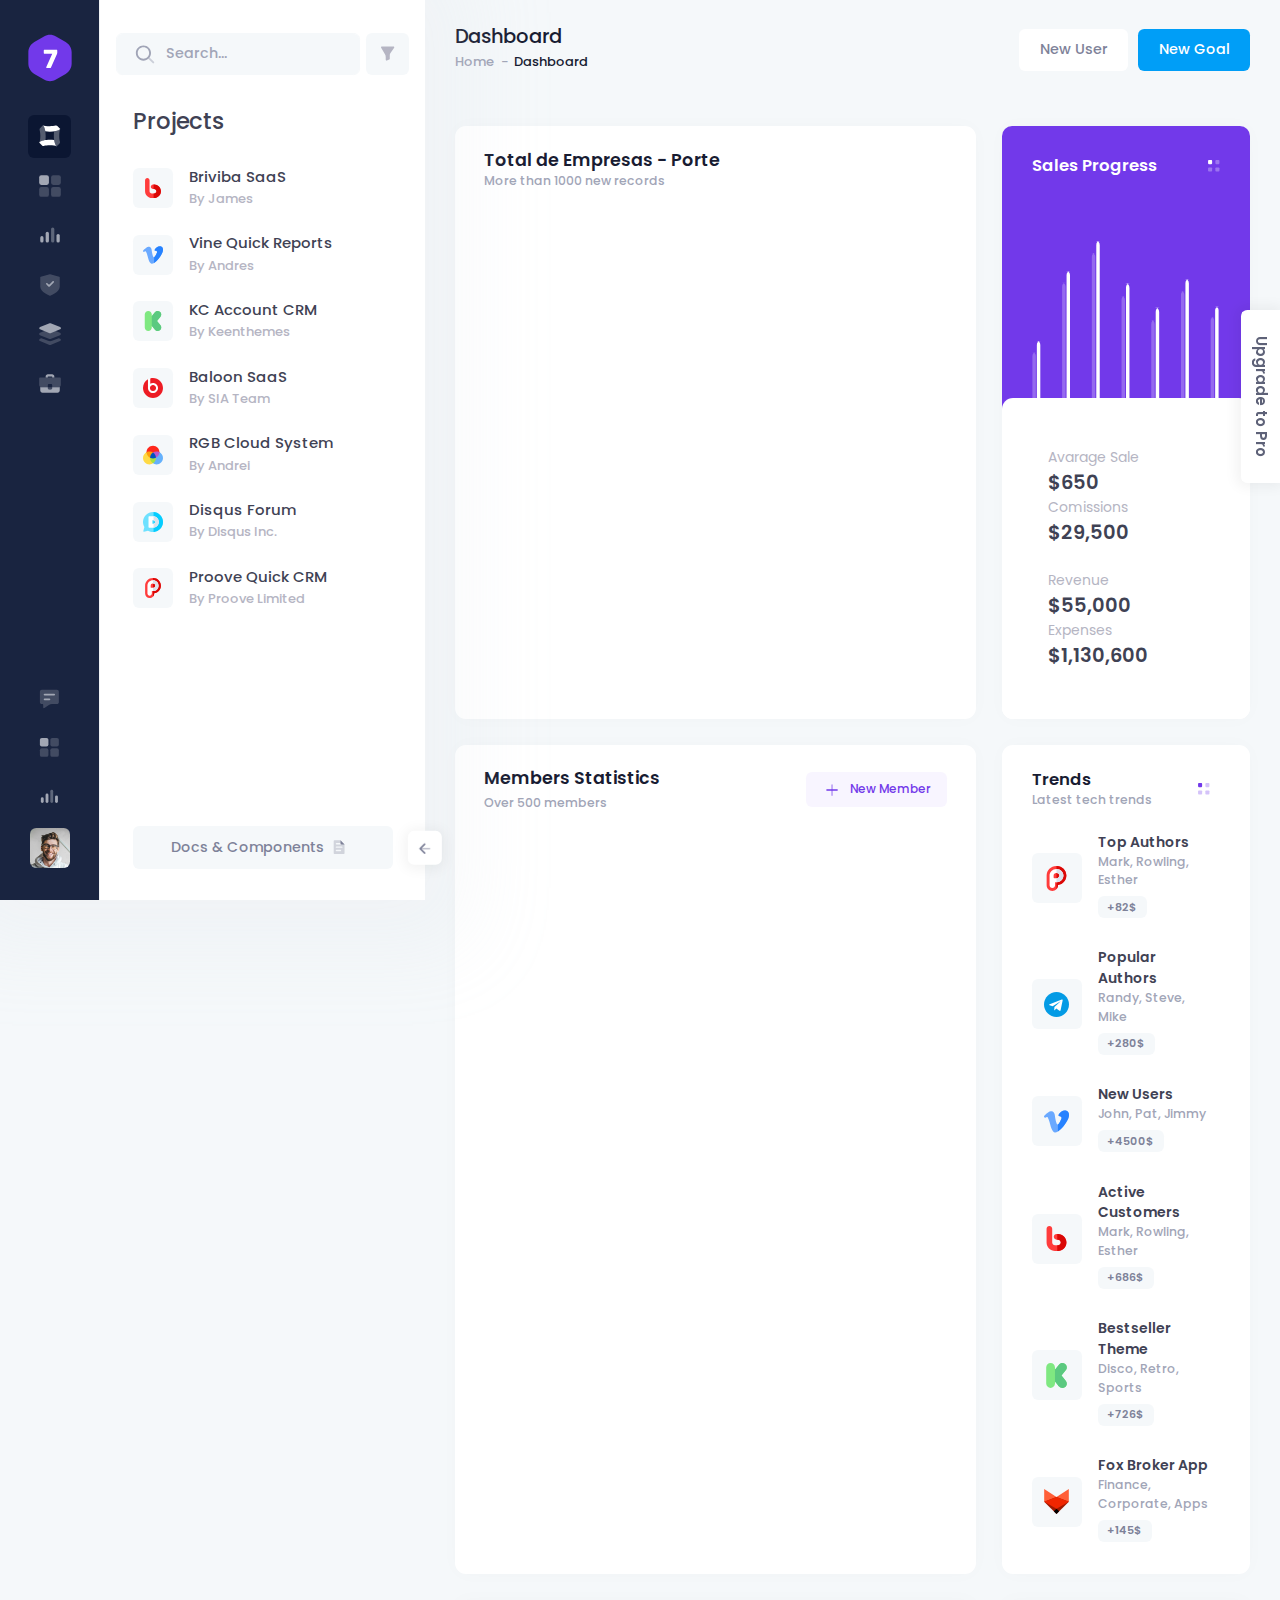
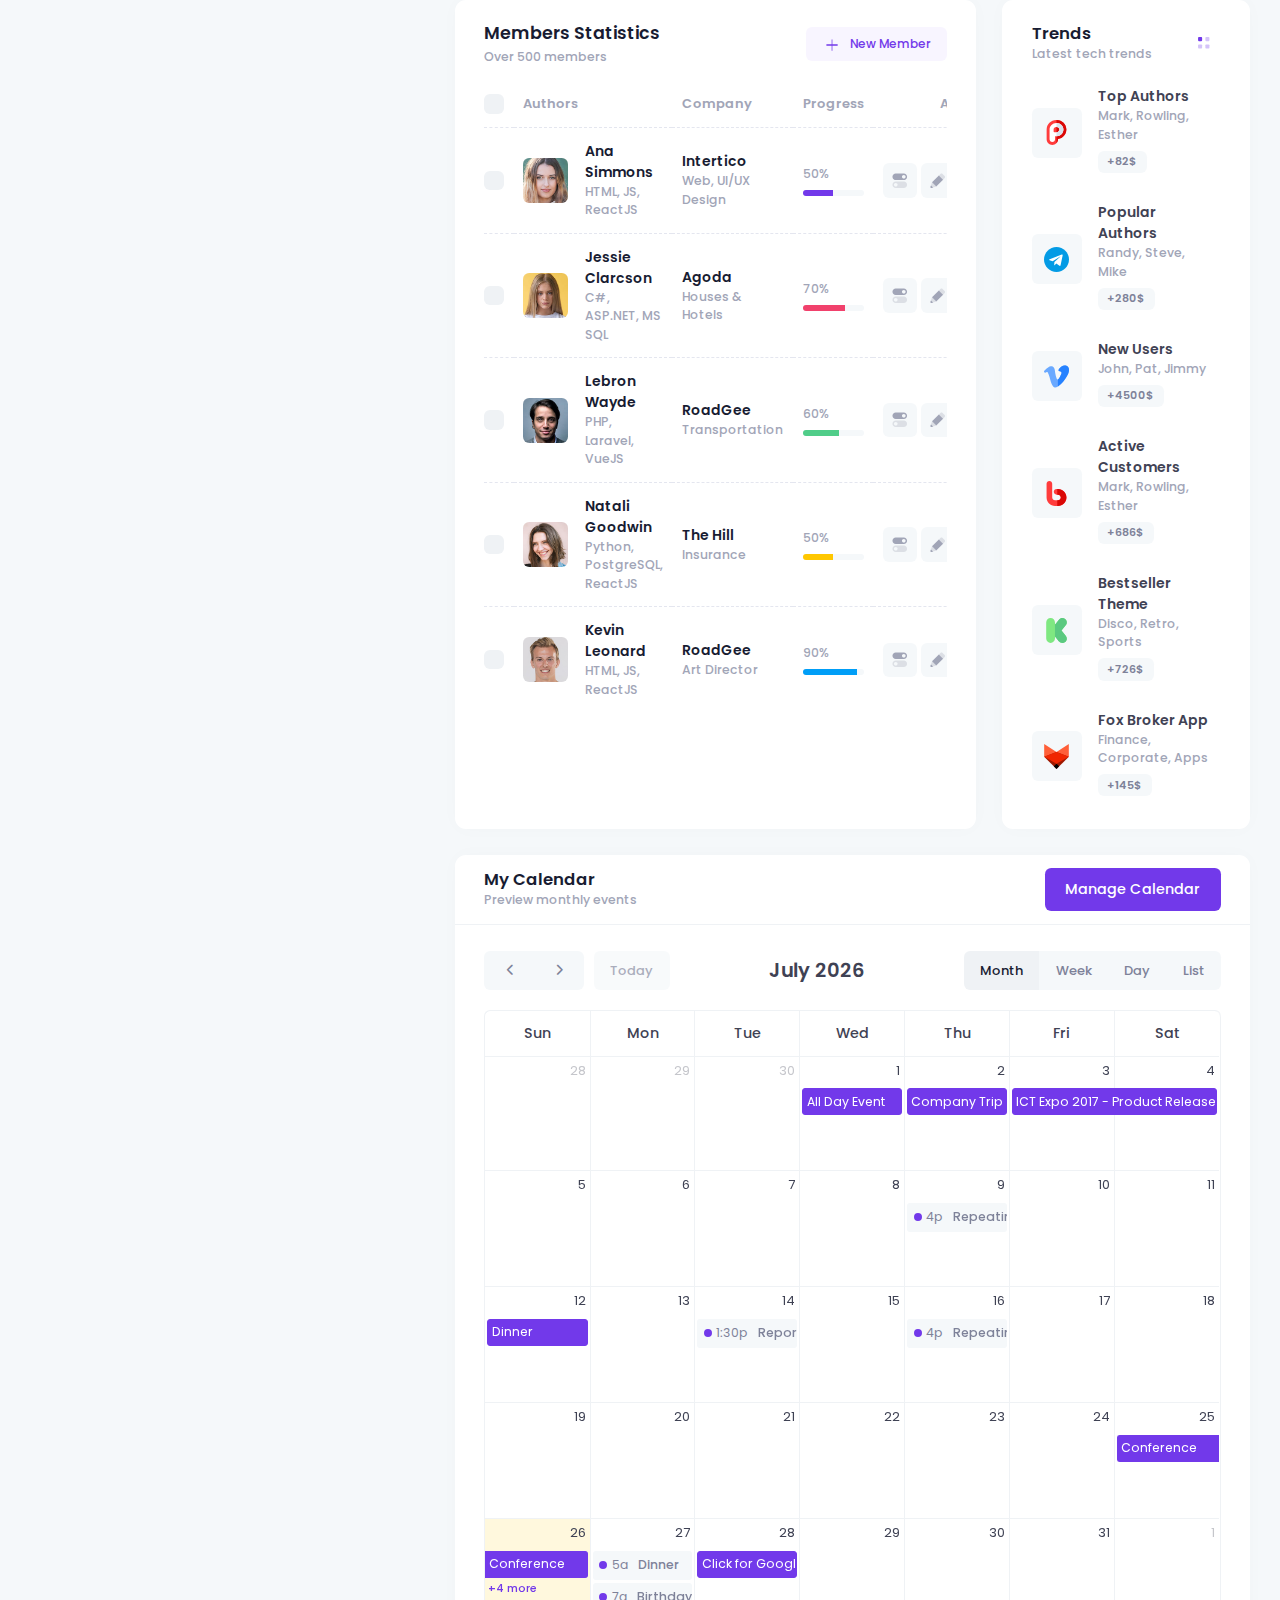
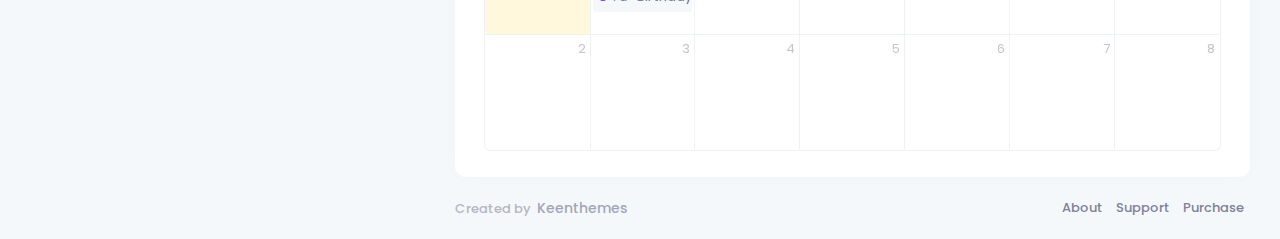
==== commit 3218a85c: "rb filter 4" ====
--- a/index.html
+++ b/index.html
@@ -3199,7 +3199,7 @@
 										<!--begin::Body-->
 										<div class="card-body d-flex align-items-end pb-0 px-5">
 											<!--begin::Chart-->
-											<!-- <div id="objeto1" class="w-100" style="height: 350px"></div> -->
+											<div id="objeto1" class="w-100" style="height: 350px"></div>
 											<!--end::Chart-->
 										</div>
 										<!--end::Body-->
